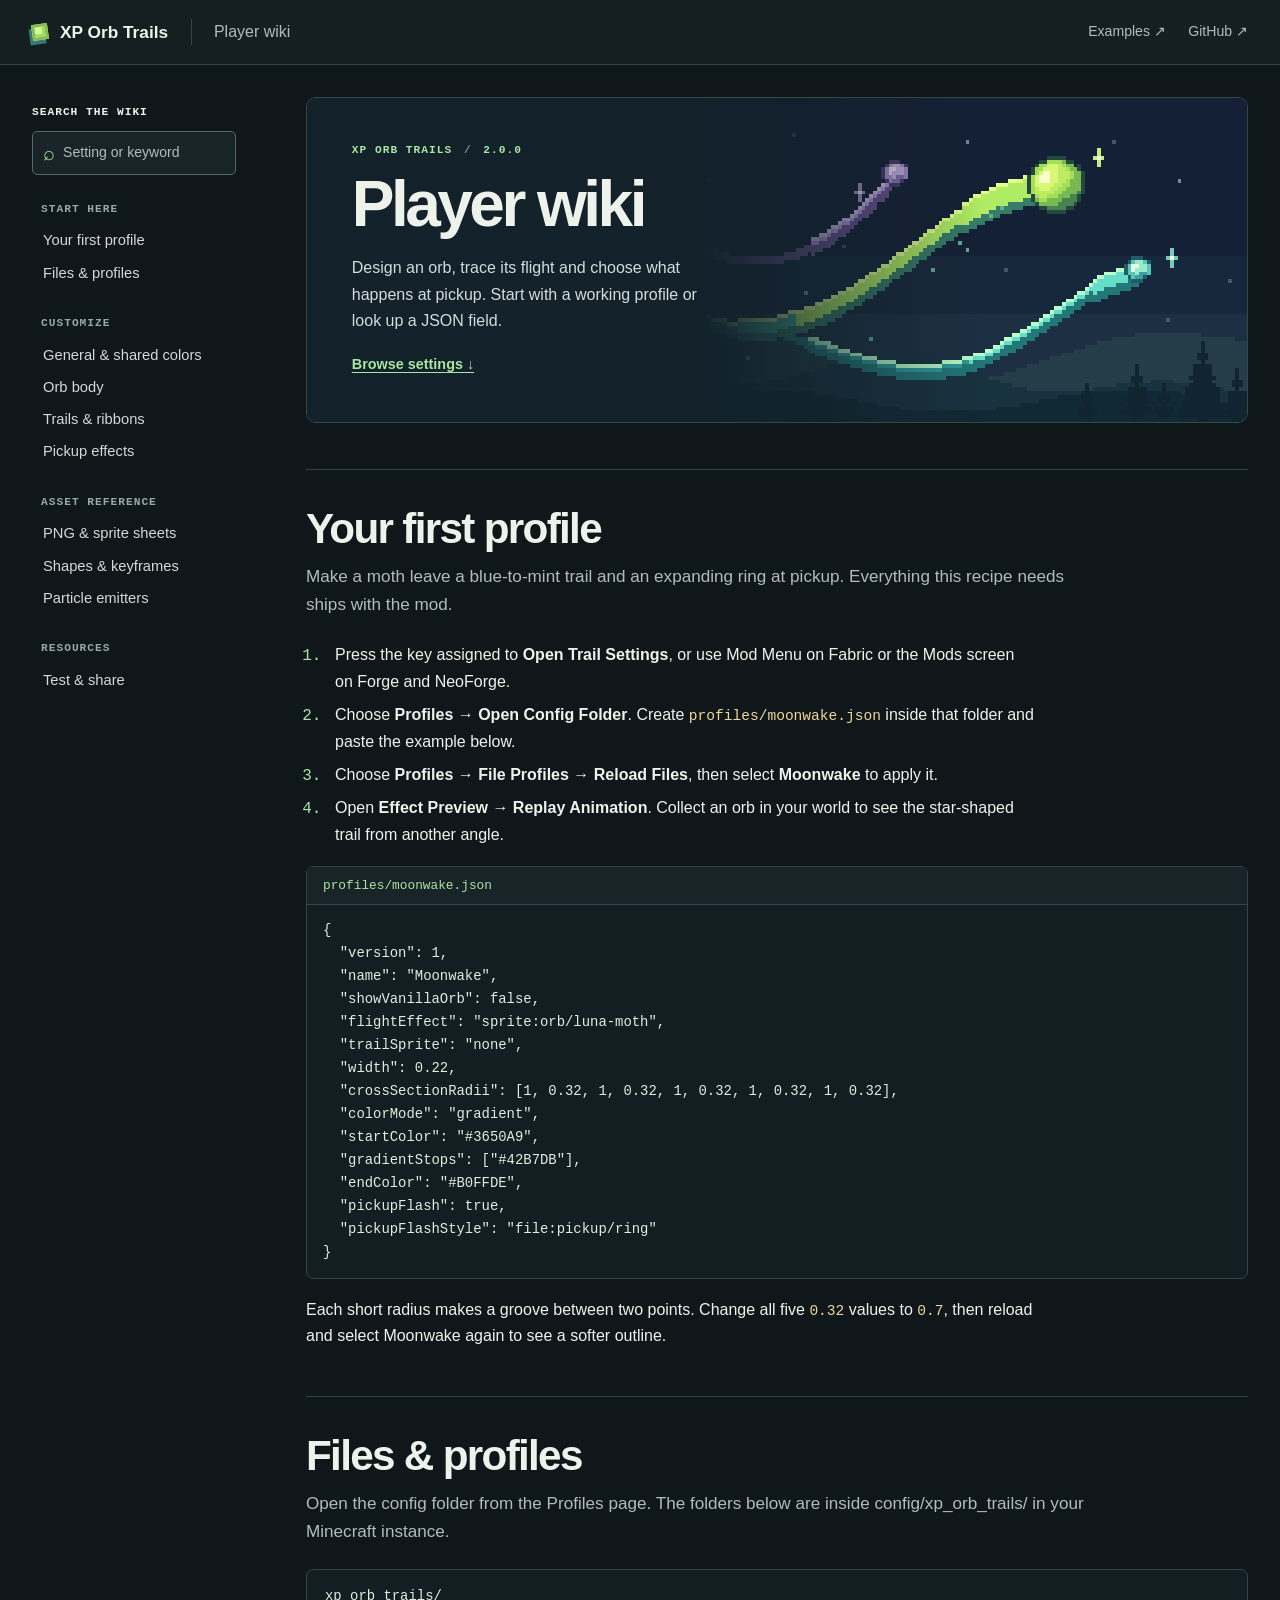
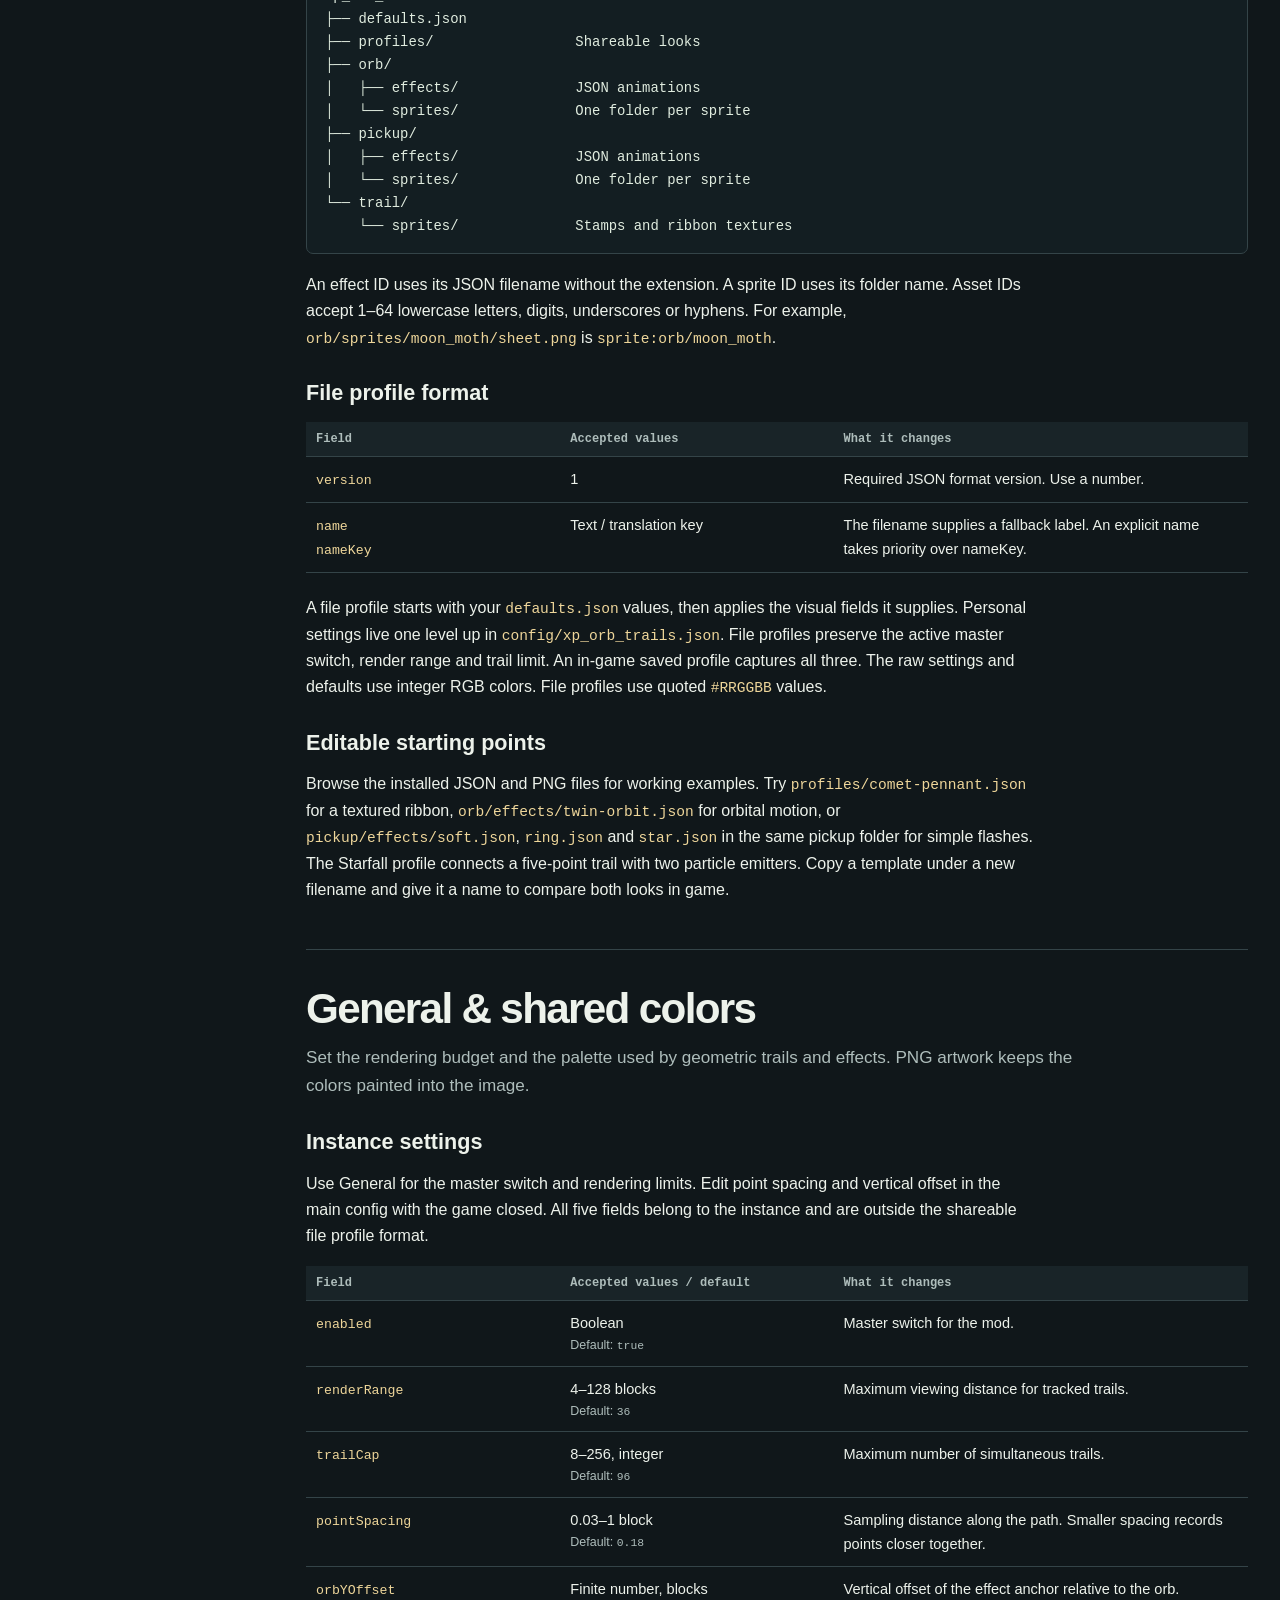
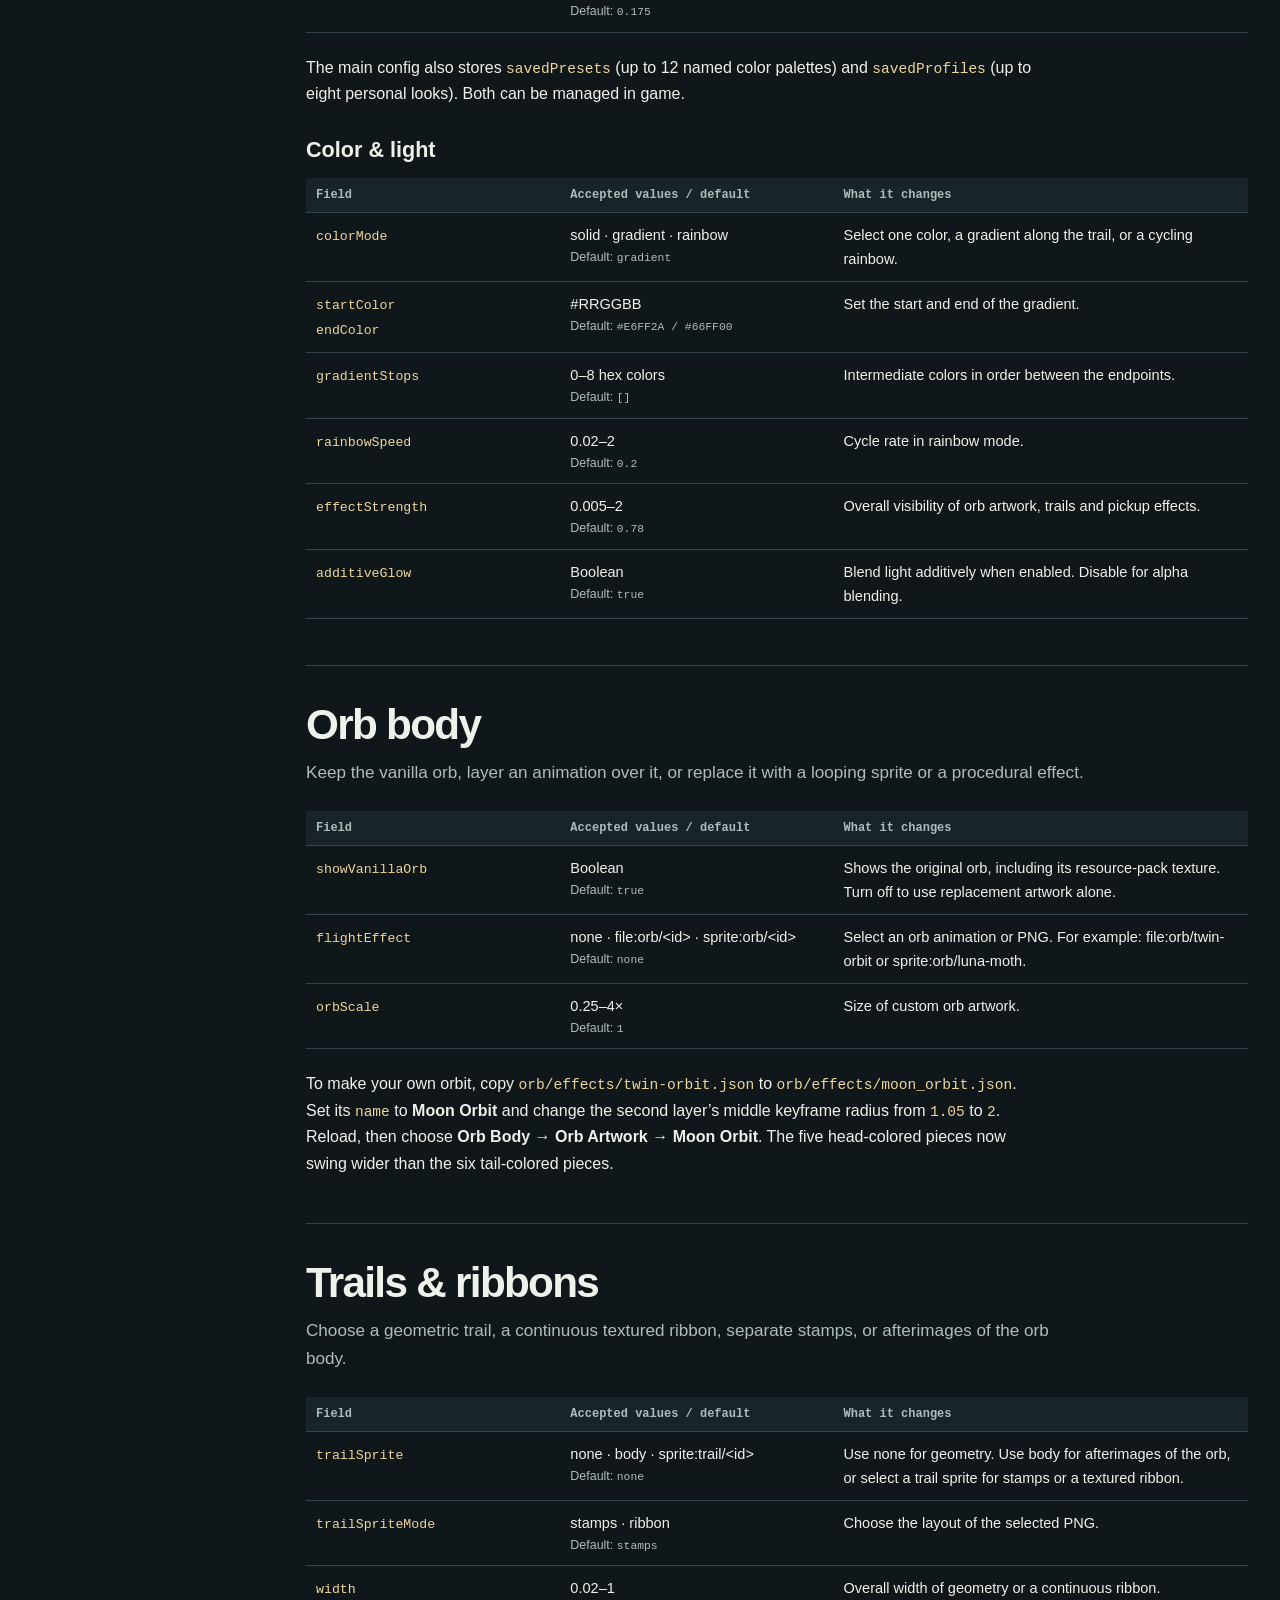
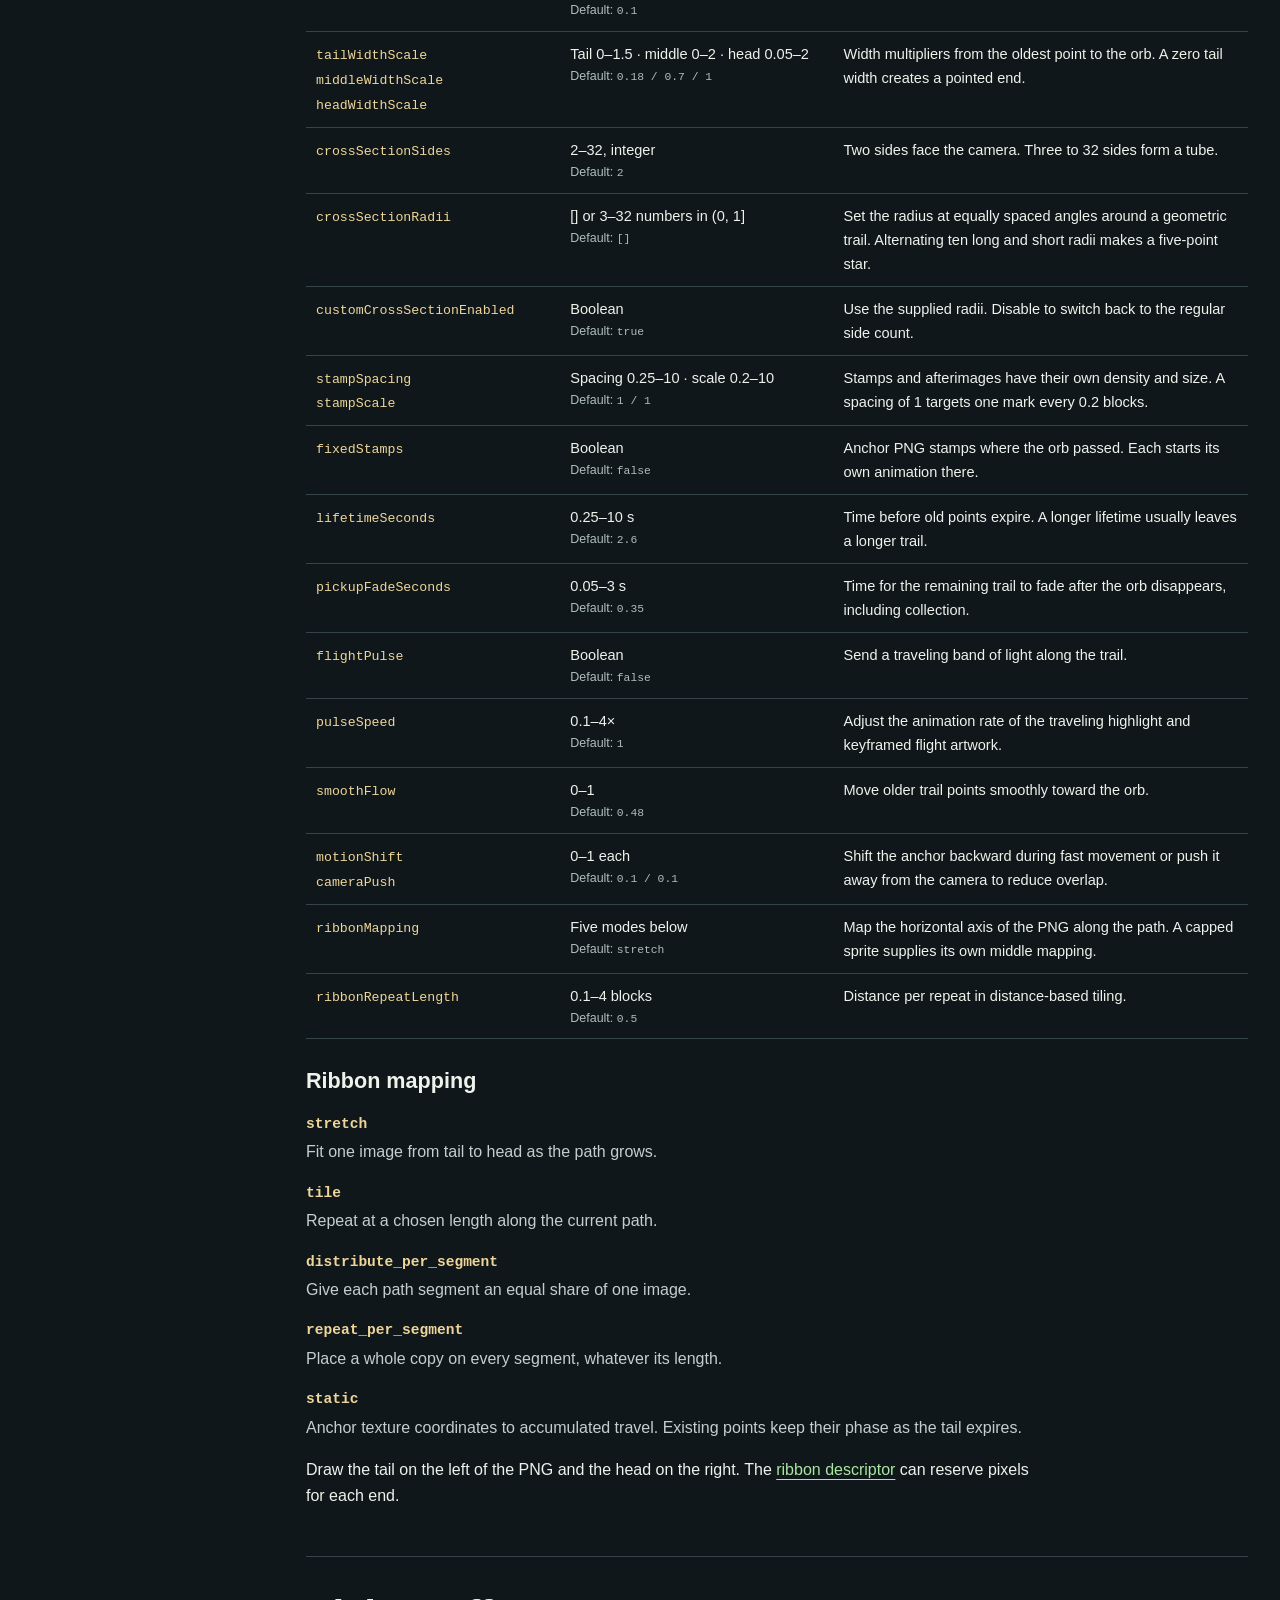
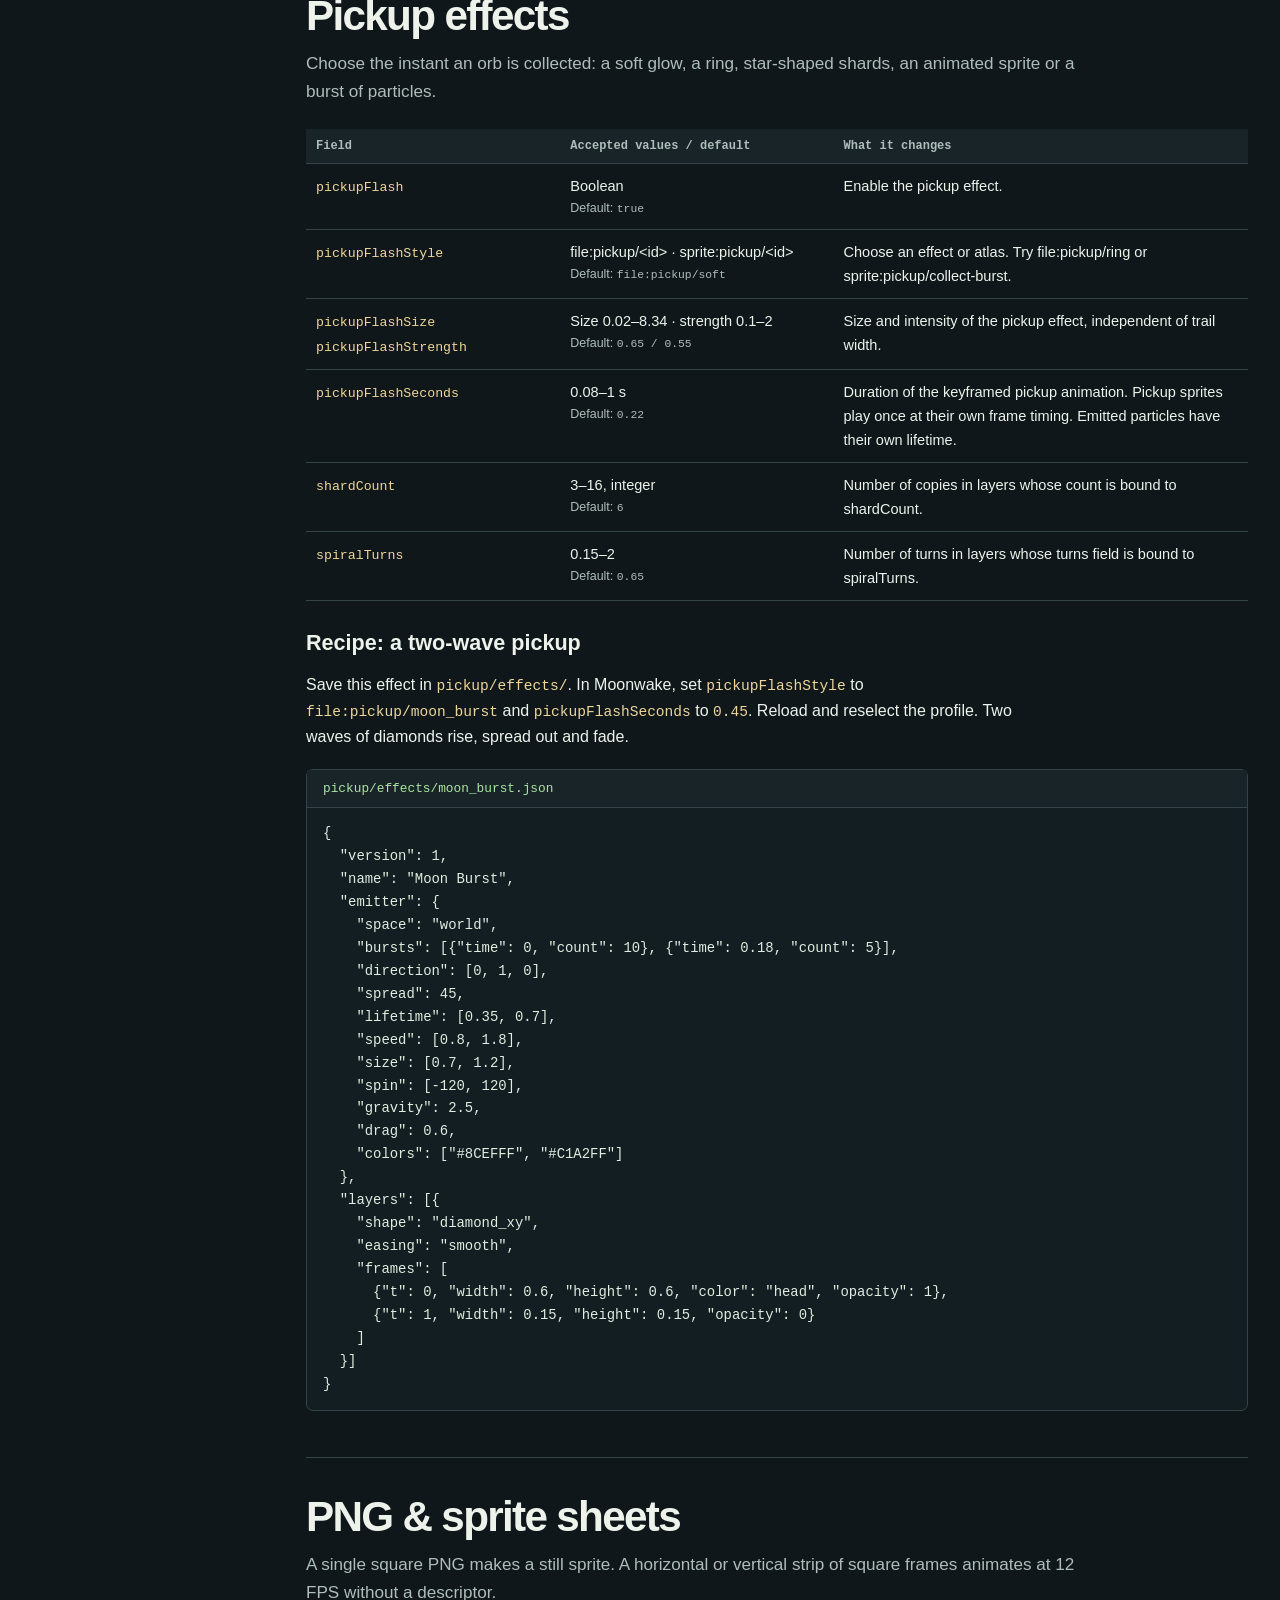
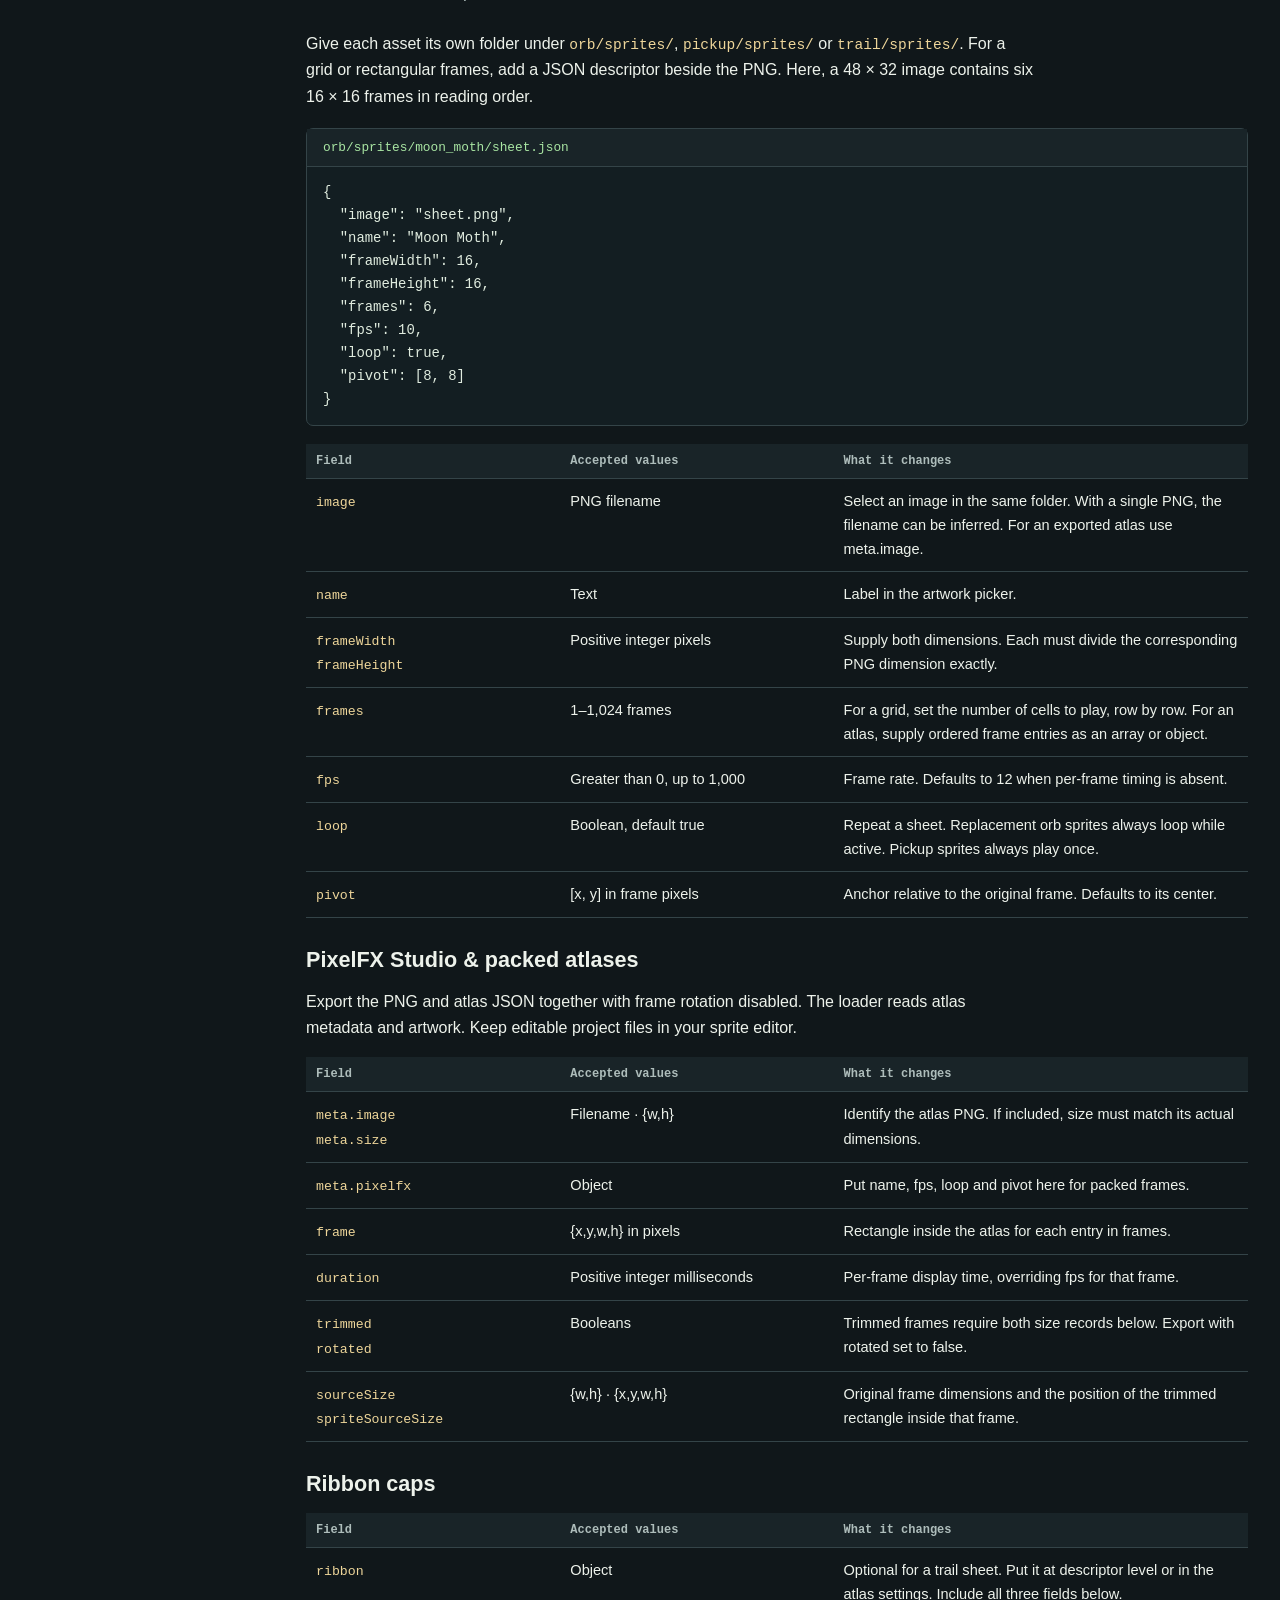
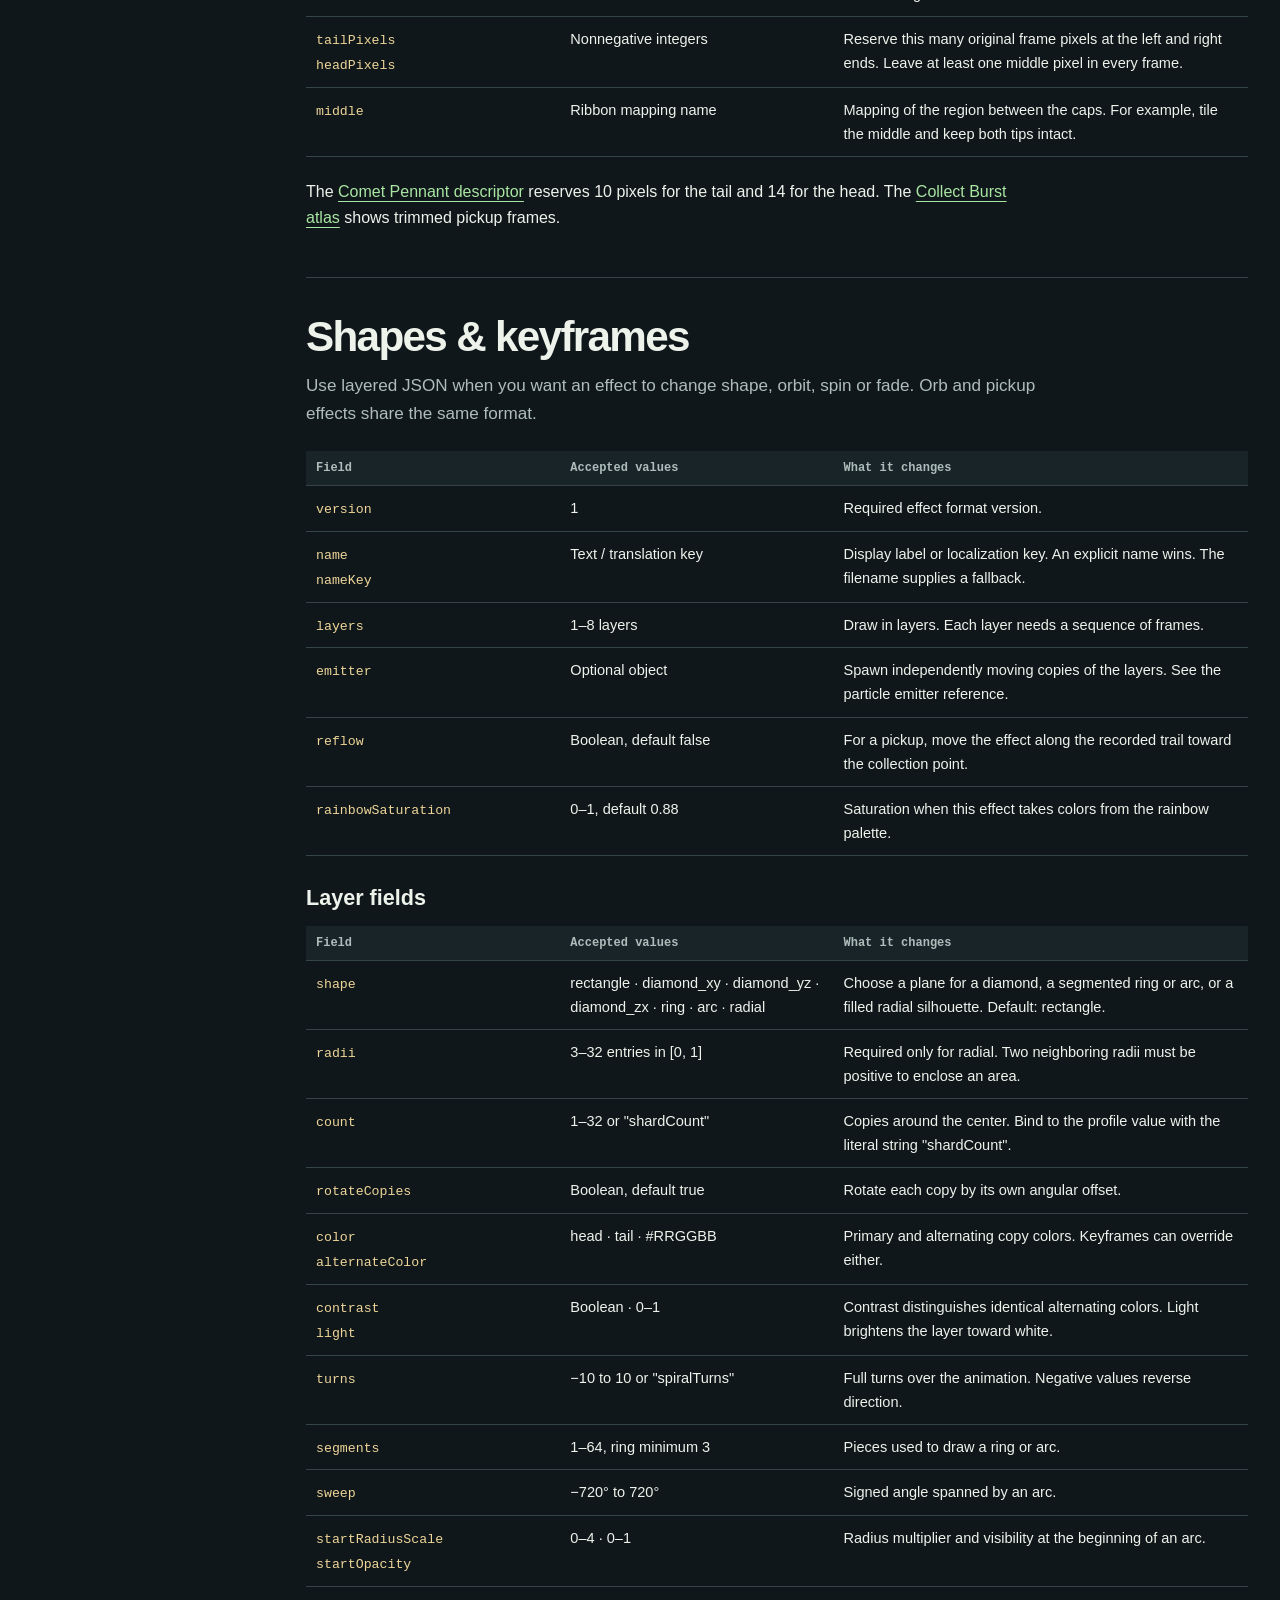
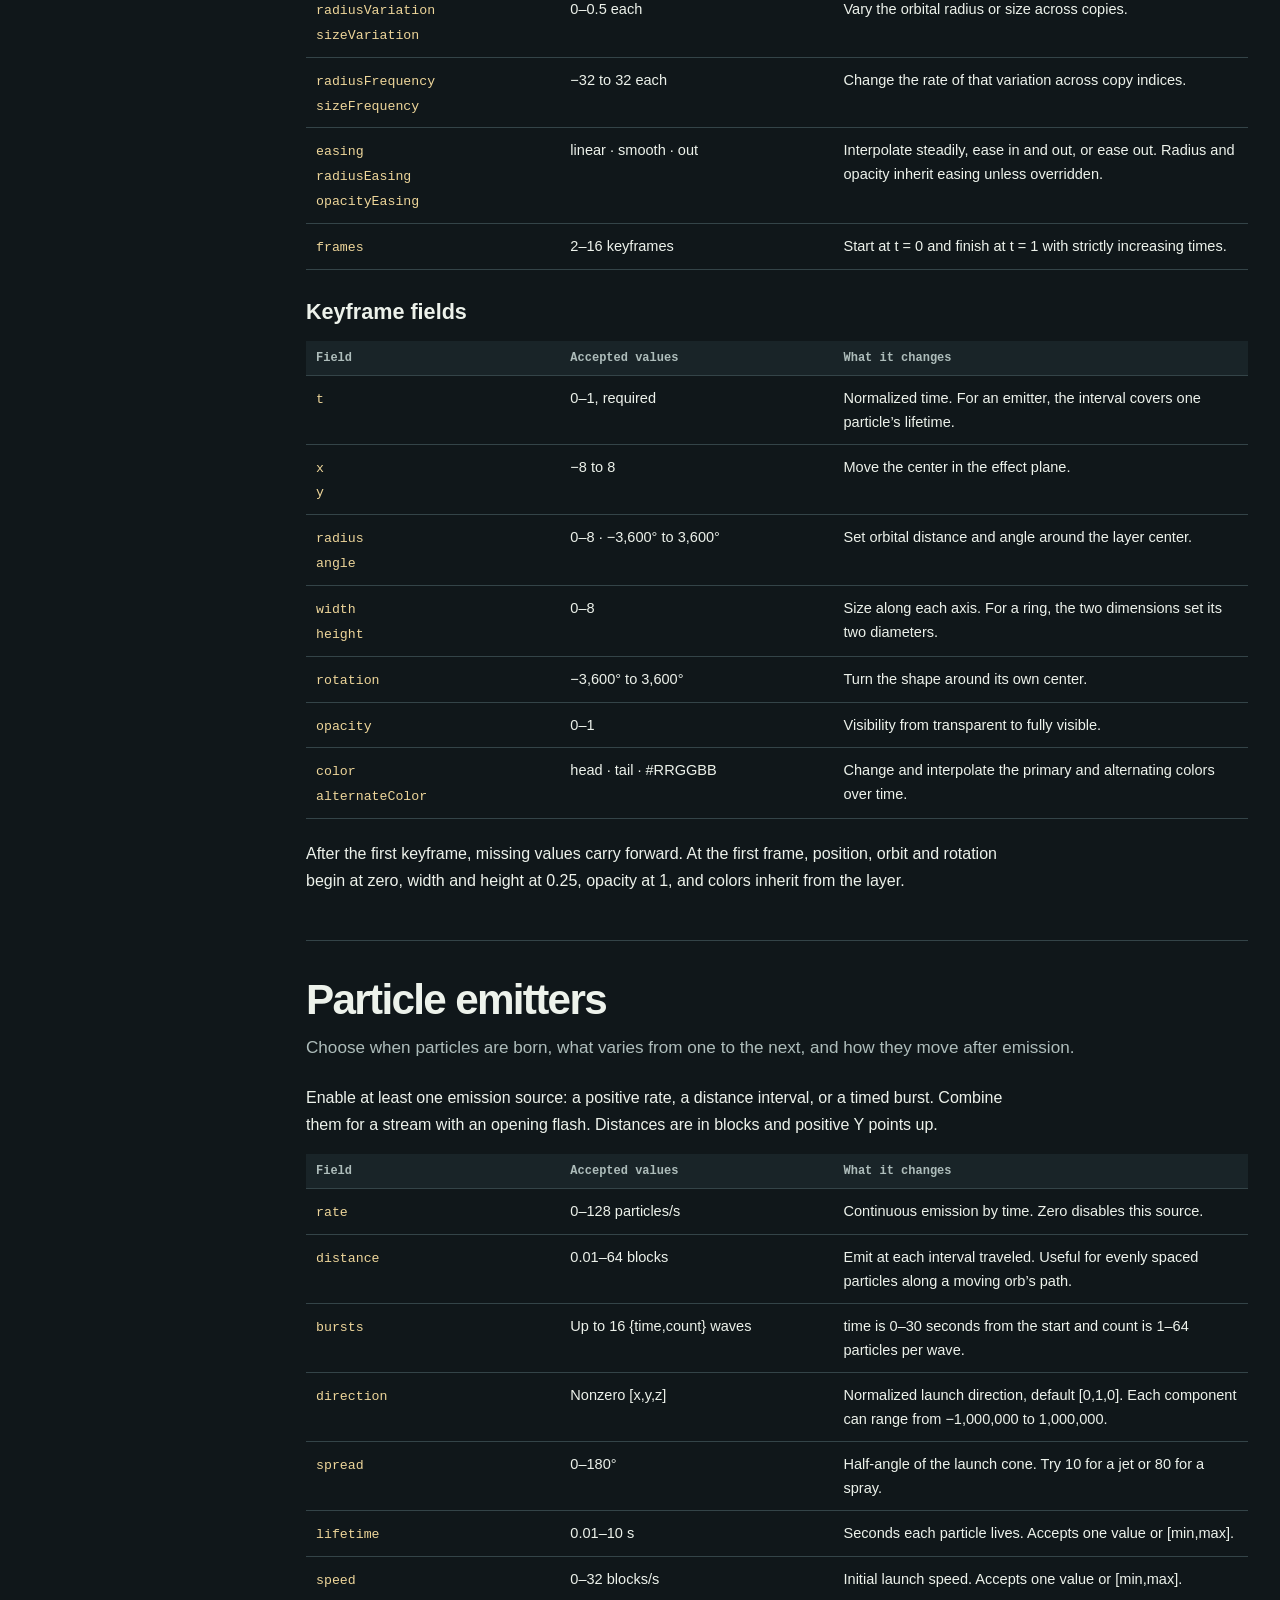
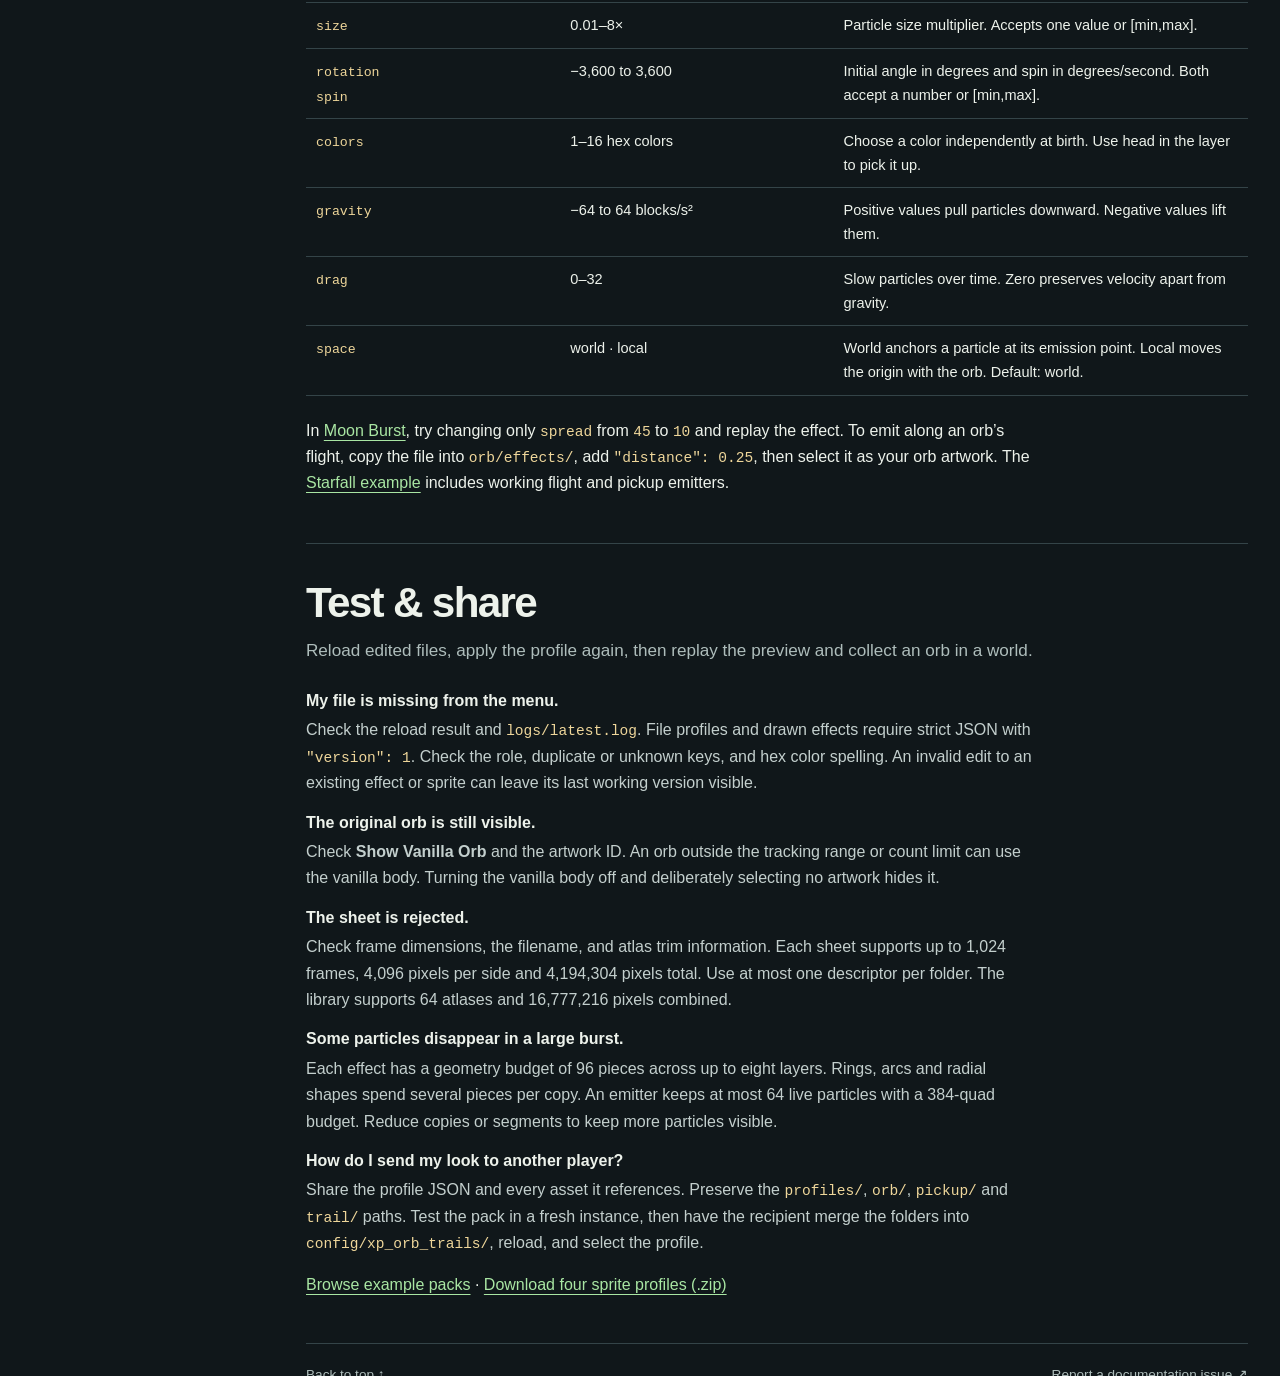
==== docs/wiki/index.html @ 941f8f43 "Group the player wiki under docs/wiki" ====
<!doctype html>
<html lang="en">
<head>
  <meta charset="utf-8">
  <meta name="viewport" content="width=device-width, initial-scale=1">
  <meta name="description" content="Build custom XP orb bodies, trails and pickup effects. Look up profile, sprite sheet and particle emitter parameters for XP Orb Trails 2.0.0.">
  <title>Player Wiki · XP Orb Trails</title>
  <link rel="stylesheet" href="wiki.css">
  <script defer src="wiki.js"></script>
</head>
<body>
<a class="skip" href="#guide">Skip to guide</a>
<header class="top">
  <div class="top-inner">
    <a class="brand" href="#guide"><span class="orb-mark" aria-hidden="true"></span>XP Orb Trails</a>
    <span class="brand-part">Player wiki</span>
    <div class="out-links"><a href="https://github.com/GoldenEggOVO/xp_orb_trails/tree/26.3/examples">Examples ↗</a><a href="https://github.com/GoldenEggOVO/xp_orb_trails">GitHub ↗</a></div>
  </div>
</header>
<div class="layout">
  <aside aria-label="Wiki navigation">
    <div class="rail">
      <div class="search" hidden><label for="find">Search the wiki</label><div class="search-box"><span aria-hidden="true">⌕</span><input id="find" type="search" placeholder="Setting or keyword" autocomplete="off"></div></div>
      <details id="contents" open>
        <summary>Contents</summary>
        <nav aria-label="Contents">
          <div class="nav-group">
        <p>Start here</p>
            <a href="#make-your-first-file-profile">Your first profile</a>
            <a href="#where-your-files-go">Files & profiles</a>
          </div>
          <div class="nav-group">
        <p>Customize</p>
            <a href="#general">General & shared colors</a>
            <a href="#orb-body">Orb body</a>
            <a href="#choose-how-a-trail-is-drawn">Trails & ribbons</a>
            <a href="#write-a-pickup-effect">Pickup effects</a>
          </div>
          <div class="nav-group">
        <p>Asset reference</p>
            <a href="#bring-your-own-sprite">PNG & sprite sheets</a>
            <a href="#animate-a-shape">Shapes & keyframes</a>
            <a href="#tune-the-emitter">Particle emitters</a>
          </div>
          <div class="nav-group">
        <p>Resources</p>
            <a href="#test-and-share-your-look">Test & share</a>
          </div>
        </nav>
      </details>
    </div>
  </aside>
  <main id="guide" tabindex="-1">
    <div id="reading">
      <div class="hero">
        <div class="hero-copy">
        <p class="version">XP ORB TRAILS <span>/</span> 2.0.0</p>
          <h1>Player wiki</h1>
          <p>Design an orb, trace its flight and choose what happens at pickup. Start with a working profile or look up a JSON field.</p>
          <a class="jump" href="#general">Browse settings <span aria-hidden="true">↓</span></a>
        </div>
        <div class="hero-art" aria-hidden="true"></div>
      </div>
      <section class="chapter" id="make-your-first-file-profile" aria-labelledby="title-make-your-first-file-profile">
        <h2 id="title-make-your-first-file-profile">Your first profile</h2>
        <p class="intro">Make a moth leave a blue-to-mint trail and an expanding ring at pickup. Everything this recipe needs ships with the mod.</p>
        <ol class="steps"><li>Press the key assigned to <strong>Open Trail Settings</strong>, or use Mod Menu on Fabric or the Mods screen on Forge and NeoForge.</li><li>Choose <strong>Profiles → Open Config Folder</strong>. Create <code>profiles/moonwake.json</code> inside that folder and paste the example below.</li><li>Choose <strong>Profiles → File Profiles → Reload Files</strong>, then select <strong>Moonwake</strong> to apply it.</li><li>Open <strong>Effect Preview → Replay Animation</strong>. Collect an orb in your world to see the star-shaped trail from another angle.</li></ol>
        <figure class="sample"><figcaption>profiles/moonwake.json</figcaption>
<pre><code>{
  "version": 1,
  "name": "Moonwake",
  "showVanillaOrb": false,
  "flightEffect": "sprite:orb/luna-moth",
  "trailSprite": "none",
  "width": 0.22,
  "crossSectionRadii": [1, 0.32, 1, 0.32, 1, 0.32, 1, 0.32, 1, 0.32],
  "colorMode": "gradient",
  "startColor": "#3650A9",
  "gradientStops": ["#42B7DB"],
  "endColor": "#B0FFDE",
  "pickupFlash": true,
  "pickupFlashStyle": "file:pickup/ring"
}</code></pre></figure>
        <p>Each short radius makes a groove between two points. Change all five <code>0.32</code> values to <code>0.7</code>, then reload and select Moonwake again to see a softer outline.</p>
      </section>
      <section class="chapter" id="where-your-files-go" aria-labelledby="title-where-your-files-go">
        <h2 id="title-where-your-files-go">Files &amp; profiles</h2>
        <p class="intro">Open the config folder from the Profiles page. The folders below are inside config/xp_orb_trails/ in your Minecraft instance.</p>
        <pre class="tree"><code>xp_orb_trails/
├── defaults.json
├── profiles/                 Shareable looks
├── orb/
│   ├── effects/              JSON animations
│   └── sprites/              One folder per sprite
├── pickup/
│   ├── effects/              JSON animations
│   └── sprites/              One folder per sprite
└── trail/
    └── sprites/              Stamps and ribbon textures</code></pre>
        <p>An effect ID uses its JSON filename without the extension. A sprite ID uses its folder name. Asset IDs accept 1–64 lowercase letters, digits, underscores or hyphens. For example, <code>orb/sprites/moon_moth/sheet.png</code> is <code>sprite:orb/moon_moth</code>.</p>
        <h3 id="profile-fields">File profile format</h3>
        <div class="table-wrap"><table>
        <thead><tr><th scope="col">Field</th><th scope="col">Accepted values</th><th scope="col">What it changes</th></tr></thead>
        <tbody>
<tr id="profile-version"><th scope="row"><code>version</code></th><td>1</td><td>Required JSON format version. Use a number.</td></tr>
<tr id="profile-name"><th scope="row"><code>name</code><br><code>nameKey</code></th><td>Text / translation key</td><td>The filename supplies a fallback label. An explicit name takes priority over nameKey.</td></tr>
</tbody></table></div>
        <p>A file profile starts with your <code>defaults.json</code> values, then applies the visual fields it supplies. Personal settings live one level up in <code>config/xp_orb_trails.json</code>. File profiles preserve the active master switch, render range and trail limit. An in-game saved profile captures all three. The raw settings and defaults use integer RGB colors. File profiles use quoted <code>#RRGGBB</code> values.</p>
        <h3 id="editable-templates">Editable starting points</h3>
        <p>Browse the installed JSON and PNG files for working examples. Try <code>profiles/comet-pennant.json</code> for a textured ribbon, <code>orb/effects/twin-orbit.json</code> for orbital motion, or <code>pickup/effects/soft.json</code>, <code>ring.json</code> and <code>star.json</code> in the same pickup folder for simple flashes. The Starfall profile connects a five-point trail with two particle emitters. Copy a template under a new filename and give it a name to compare both looks in game.</p>
      </section>
      <section class="chapter" id="general" aria-labelledby="title-general">
        <h2 id="title-general">General &amp; shared colors</h2>
        <p class="intro">Set the rendering budget and the palette used by geometric trails and effects. PNG artwork keeps the colors painted into the image.</p>
        <h3 id="general-global">Instance settings</h3>
        <p>Use General for the master switch and rendering limits. Edit point spacing and vertical offset in the main config with the game closed. All five fields belong to the instance and are outside the shareable file profile format.</p>
        <div class="table-wrap"><table>
        <thead><tr><th scope="col">Field</th><th scope="col">Accepted values / default</th><th scope="col">What it changes</th></tr></thead>
        <tbody>
<tr id="global-enabled"><th scope="row"><code>enabled</code></th><td>Boolean<small>Default: <code>true</code></small></td><td>Master switch for the mod.</td></tr>
<tr id="global-renderRange"><th scope="row"><code>renderRange</code></th><td>4–128 blocks<small>Default: <code>36</code></small></td><td>Maximum viewing distance for tracked trails.</td></tr>
<tr id="global-trailCap"><th scope="row"><code>trailCap</code></th><td>8–256, integer<small>Default: <code>96</code></small></td><td>Maximum number of simultaneous trails.</td></tr>
<tr id="global-pointSpacing"><th scope="row"><code>pointSpacing</code></th><td>0.03–1 block<small>Default: <code>0.18</code></small></td><td>Sampling distance along the path. Smaller spacing records points closer together.</td></tr>
<tr id="global-orbYOffset"><th scope="row"><code>orbYOffset</code></th><td>Finite number, blocks<small>Default: <code>0.175</code></small></td><td>Vertical offset of the effect anchor relative to the orb.</td></tr>
</tbody></table></div>
        <p>The main config also stores <code>savedPresets</code> (up to 12 named color palettes) and <code>savedProfiles</code> (up to eight personal looks). Both can be managed in game.</p>
        <h3 id="shared-colors">Color & light</h3>
        <div class="table-wrap"><table>
        <thead><tr><th scope="col">Field</th><th scope="col">Accepted values / default</th><th scope="col">What it changes</th></tr></thead>
        <tbody>
<tr id="general-colorMode"><th scope="row"><code>colorMode</code></th><td>solid · gradient · rainbow<small>Default: <code>gradient</code></small></td><td>Select one color, a gradient along the trail, or a cycling rainbow.</td></tr>
<tr id="general-startColor"><th scope="row"><code>startColor</code><br><code>endColor</code></th><td>#RRGGBB<small>Default: <code>#E6FF2A / #66FF00</code></small></td><td>Set the start and end of the gradient.</td></tr>
<tr id="general-gradientStops"><th scope="row"><code>gradientStops</code></th><td>0–8 hex colors<small>Default: <code>[]</code></small></td><td>Intermediate colors in order between the endpoints.</td></tr>
<tr id="general-rainbowSpeed"><th scope="row"><code>rainbowSpeed</code></th><td>0.02–2<small>Default: <code>0.2</code></small></td><td>Cycle rate in rainbow mode.</td></tr>
<tr id="general-effectStrength"><th scope="row"><code>effectStrength</code></th><td>0.005–2<small>Default: <code>0.78</code></small></td><td>Overall visibility of orb artwork, trails and pickup effects.</td></tr>
<tr id="general-additiveGlow"><th scope="row"><code>additiveGlow</code></th><td>Boolean<small>Default: <code>true</code></small></td><td>Blend light additively when enabled. Disable for alpha blending.</td></tr>
</tbody></table></div>
      </section>
      <section class="chapter" id="orb-body" aria-labelledby="title-orb-body">
        <h2 id="title-orb-body">Orb body</h2>
        <p class="intro">Keep the vanilla orb, layer an animation over it, or replace it with a looping sprite or a procedural effect.</p>
        <div class="table-wrap"><table>
        <thead><tr><th scope="col">Field</th><th scope="col">Accepted values / default</th><th scope="col">What it changes</th></tr></thead>
        <tbody>
<tr id="orb-showVanillaOrb"><th scope="row"><code>showVanillaOrb</code></th><td>Boolean<small>Default: <code>true</code></small></td><td>Shows the original orb, including its resource-pack texture. Turn off to use replacement artwork alone.</td></tr>
<tr id="orb-flightEffect"><th scope="row"><code>flightEffect</code></th><td>none · file:orb/&lt;id&gt; · sprite:orb/&lt;id&gt;<small>Default: <code>none</code></small></td><td>Select an orb animation or PNG. For example: file:orb/twin-orbit or sprite:orb/luna-moth.</td></tr>
<tr id="orb-orbScale"><th scope="row"><code>orbScale</code></th><td>0.25–4×<small>Default: <code>1</code></small></td><td>Size of custom orb artwork.</td></tr>
</tbody></table></div>
        <p>To make your own orbit, copy <code>orb/effects/twin-orbit.json</code> to <code>orb/effects/moon_orbit.json</code>. Set its <code>name</code> to <strong>Moon Orbit</strong> and change the second layer’s middle keyframe radius from <code>1.05</code> to <code>2</code>. Reload, then choose <strong>Orb Body → Orb Artwork → Moon Orbit</strong>. The five head-colored pieces now swing wider than the six tail-colored pieces.</p>
      </section>
      <section class="chapter" id="choose-how-a-trail-is-drawn" aria-labelledby="title-choose-how-a-trail-is-drawn">
        <h2 id="title-choose-how-a-trail-is-drawn">Trails &amp; ribbons</h2>
        <p class="intro">Choose a geometric trail, a continuous textured ribbon, separate stamps, or afterimages of the orb body.</p>
        <div class="table-wrap"><table>
        <thead><tr><th scope="col">Field</th><th scope="col">Accepted values / default</th><th scope="col">What it changes</th></tr></thead>
        <tbody>
<tr id="trail-trailSprite"><th scope="row"><code>trailSprite</code></th><td>none · body · sprite:trail/&lt;id&gt;<small>Default: <code>none</code></small></td><td>Use none for geometry. Use body for afterimages of the orb, or select a trail sprite for stamps or a textured ribbon.</td></tr>
<tr id="trail-trailSpriteMode"><th scope="row"><code>trailSpriteMode</code></th><td>stamps · ribbon<small>Default: <code>stamps</code></small></td><td>Choose the layout of the selected PNG.</td></tr>
<tr id="trail-width"><th scope="row"><code>width</code></th><td>0.02–1<small>Default: <code>0.1</code></small></td><td>Overall width of geometry or a continuous ribbon.</td></tr>
<tr id="trail-tailWidthScale"><th scope="row"><code>tailWidthScale</code><br><code>middleWidthScale</code><br><code>headWidthScale</code></th><td>Tail 0–1.5 · middle 0–2 · head 0.05–2<small>Default: <code>0.18 / 0.7 / 1</code></small></td><td>Width multipliers from the oldest point to the orb. A zero tail width creates a pointed end.</td></tr>
<tr id="trail-crossSectionSides"><th scope="row"><code>crossSectionSides</code></th><td>2–32, integer<small>Default: <code>2</code></small></td><td>Two sides face the camera. Three to 32 sides form a tube.</td></tr>
<tr id="trail-crossSectionRadii"><th scope="row"><code>crossSectionRadii</code></th><td>[] or 3–32 numbers in (0, 1]<small>Default: <code>[]</code></small></td><td>Set the radius at equally spaced angles around a geometric trail. Alternating ten long and short radii makes a five-point star.</td></tr>
<tr id="trail-customCrossSectionEnabled"><th scope="row"><code>customCrossSectionEnabled</code></th><td>Boolean<small>Default: <code>true</code></small></td><td>Use the supplied radii. Disable to switch back to the regular side count.</td></tr>
<tr id="trail-stampSpacing"><th scope="row"><code>stampSpacing</code><br><code>stampScale</code></th><td>Spacing 0.25–10 · scale 0.2–10<small>Default: <code>1 / 1</code></small></td><td>Stamps and afterimages have their own density and size. A spacing of 1 targets one mark every 0.2 blocks.</td></tr>
<tr id="trail-fixedStamps"><th scope="row"><code>fixedStamps</code></th><td>Boolean<small>Default: <code>false</code></small></td><td>Anchor PNG stamps where the orb passed. Each starts its own animation there.</td></tr>
<tr id="trail-lifetimeSeconds"><th scope="row"><code>lifetimeSeconds</code></th><td>0.25–10 s<small>Default: <code>2.6</code></small></td><td>Time before old points expire. A longer lifetime usually leaves a longer trail.</td></tr>
<tr id="trail-pickupFadeSeconds"><th scope="row"><code>pickupFadeSeconds</code></th><td>0.05–3 s<small>Default: <code>0.35</code></small></td><td>Time for the remaining trail to fade after the orb disappears, including collection.</td></tr>
<tr id="trail-flightPulse"><th scope="row"><code>flightPulse</code></th><td>Boolean<small>Default: <code>false</code></small></td><td>Send a traveling band of light along the trail.</td></tr>
<tr id="trail-pulseSpeed"><th scope="row"><code>pulseSpeed</code></th><td>0.1–4×<small>Default: <code>1</code></small></td><td>Adjust the animation rate of the traveling highlight and keyframed flight artwork.</td></tr>
<tr id="trail-smoothFlow"><th scope="row"><code>smoothFlow</code></th><td>0–1<small>Default: <code>0.48</code></small></td><td>Move older trail points smoothly toward the orb.</td></tr>
<tr id="trail-motionShift"><th scope="row"><code>motionShift</code><br><code>cameraPush</code></th><td>0–1 each<small>Default: <code>0.1 / 0.1</code></small></td><td>Shift the anchor backward during fast movement or push it away from the camera to reduce overlap.</td></tr>
<tr id="trail-ribbonMapping"><th scope="row"><code>ribbonMapping</code></th><td>Five modes below<small>Default: <code>stretch</code></small></td><td>Map the horizontal axis of the PNG along the path. A capped sprite supplies its own middle mapping.</td></tr>
<tr id="trail-ribbonRepeatLength"><th scope="row"><code>ribbonRepeatLength</code></th><td>0.1–4 blocks<small>Default: <code>0.5</code></small></td><td>Distance per repeat in distance-based tiling.</td></tr>
</tbody></table></div>
        <h3 id="map-a-texture-along-the-ribbon">Ribbon mapping</h3>
        <dl class="modes">
        <dt><code>stretch</code></dt><dd>Fit one image from tail to head as the path grows.</dd>
        <dt><code>tile</code></dt><dd>Repeat at a chosen length along the current path.</dd>
        <dt><code>distribute_per_segment</code></dt><dd>Give each path segment an equal share of one image.</dd>
        <dt><code>repeat_per_segment</code></dt><dd>Place a whole copy on every segment, whatever its length.</dd>
        <dt><code>static</code></dt><dd>Anchor texture coordinates to accumulated travel. Existing points keep their phase as the tail expires.</dd></dl>
        <p>Draw the tail on the left of the PNG and the head on the right. The <a href="#sprite-ribbon">ribbon descriptor</a> can reserve pixels for each end.</p>
      </section>
      <section class="chapter" id="write-a-pickup-effect" aria-labelledby="title-write-a-pickup-effect">
        <h2 id="title-write-a-pickup-effect">Pickup effects</h2>
        <p class="intro">Choose the instant an orb is collected: a soft glow, a ring, star-shaped shards, an animated sprite or a burst of particles.</p>
        <div class="table-wrap"><table>
        <thead><tr><th scope="col">Field</th><th scope="col">Accepted values / default</th><th scope="col">What it changes</th></tr></thead>
        <tbody>
<tr id="pickup-pickupFlash"><th scope="row"><code>pickupFlash</code></th><td>Boolean<small>Default: <code>true</code></small></td><td>Enable the pickup effect.</td></tr>
<tr id="pickup-pickupFlashStyle"><th scope="row"><code>pickupFlashStyle</code></th><td>file:pickup/&lt;id&gt; · sprite:pickup/&lt;id&gt;<small>Default: <code>file:pickup/soft</code></small></td><td>Choose an effect or atlas. Try file:pickup/ring or sprite:pickup/collect-burst.</td></tr>
<tr id="pickup-pickupFlashSize"><th scope="row"><code>pickupFlashSize</code><br><code>pickupFlashStrength</code></th><td>Size 0.02–8.34 · strength 0.1–2<small>Default: <code>0.65 / 0.55</code></small></td><td>Size and intensity of the pickup effect, independent of trail width.</td></tr>
<tr id="pickup-pickupFlashSeconds"><th scope="row"><code>pickupFlashSeconds</code></th><td>0.08–1 s<small>Default: <code>0.22</code></small></td><td>Duration of the keyframed pickup animation. Pickup sprites play once at their own frame timing. Emitted particles have their own lifetime.</td></tr>
<tr id="pickup-shardCount"><th scope="row"><code>shardCount</code></th><td>3–16, integer<small>Default: <code>6</code></small></td><td>Number of copies in layers whose count is bound to shardCount.</td></tr>
<tr id="pickup-spiralTurns"><th scope="row"><code>spiralTurns</code></th><td>0.15–2<small>Default: <code>0.65</code></small></td><td>Number of turns in layers whose turns field is bound to spiralTurns.</td></tr>
</tbody></table></div>
        <h3 id="moon-burst">Recipe: a two-wave pickup</h3>
        <p>Save this effect in <code>pickup/effects/</code>. In Moonwake, set <code>pickupFlashStyle</code> to <code>file:pickup/moon_burst</code> and <code>pickupFlashSeconds</code> to <code>0.45</code>. Reload and reselect the profile. Two waves of diamonds rise, spread out and fade.</p>
        <figure class="sample"><figcaption>pickup/effects/moon_burst.json</figcaption>
<pre><code>{
  "version": 1,
  "name": "Moon Burst",
  "emitter": {
    "space": "world",
    "bursts": [{"time": 0, "count": 10}, {"time": 0.18, "count": 5}],
    "direction": [0, 1, 0],
    "spread": 45,
    "lifetime": [0.35, 0.7],
    "speed": [0.8, 1.8],
    "size": [0.7, 1.2],
    "spin": [-120, 120],
    "gravity": 2.5,
    "drag": 0.6,
    "colors": ["#8CEFFF", "#C1A2FF"]
  },
  "layers": [{
    "shape": "diamond_xy",
    "easing": "smooth",
    "frames": [
      {"t": 0, "width": 0.6, "height": 0.6, "color": "head", "opacity": 1},
      {"t": 1, "width": 0.15, "height": 0.15, "opacity": 0}
    ]
  }]
}</code></pre></figure>
      </section>
      <section class="chapter" id="bring-your-own-sprite" aria-labelledby="title-bring-your-own-sprite">
        <h2 id="title-bring-your-own-sprite">PNG &amp; sprite sheets</h2>
        <p class="intro">A single square PNG makes a still sprite. A horizontal or vertical strip of square frames animates at 12 FPS without a descriptor.</p>
        <p>Give each asset its own folder under <code>orb/sprites/</code>, <code>pickup/sprites/</code> or <code>trail/sprites/</code>. For a grid or rectangular frames, add a JSON descriptor beside the PNG. Here, a 48 × 32 image contains six 16 × 16 frames in reading order.</p>
        <figure class="sample"><figcaption>orb/sprites/moon_moth/sheet.json</figcaption>
<pre><code>{
  "image": "sheet.png",
  "name": "Moon Moth",
  "frameWidth": 16,
  "frameHeight": 16,
  "frames": 6,
  "fps": 10,
  "loop": true,
  "pivot": [8, 8]
}</code></pre></figure>
        <div class="table-wrap"><table>
        <thead><tr><th scope="col">Field</th><th scope="col">Accepted values</th><th scope="col">What it changes</th></tr></thead>
        <tbody>
<tr id="sprite-image"><th scope="row"><code>image</code></th><td>PNG filename</td><td>Select an image in the same folder. With a single PNG, the filename can be inferred. For an exported atlas use meta.image.</td></tr>
<tr id="sprite-name"><th scope="row"><code>name</code></th><td>Text</td><td>Label in the artwork picker.</td></tr>
<tr id="sprite-frameWidth"><th scope="row"><code>frameWidth</code><br><code>frameHeight</code></th><td>Positive integer pixels</td><td>Supply both dimensions. Each must divide the corresponding PNG dimension exactly.</td></tr>
<tr id="sprite-frames"><th scope="row"><code>frames</code></th><td>1–1,024 frames</td><td>For a grid, set the number of cells to play, row by row. For an atlas, supply ordered frame entries as an array or object.</td></tr>
<tr id="sprite-fps"><th scope="row"><code>fps</code></th><td>Greater than 0, up to 1,000</td><td>Frame rate. Defaults to 12 when per-frame timing is absent.</td></tr>
<tr id="sprite-loop"><th scope="row"><code>loop</code></th><td>Boolean, default true</td><td>Repeat a sheet. Replacement orb sprites always loop while active. Pickup sprites always play once.</td></tr>
<tr id="sprite-pivot"><th scope="row"><code>pivot</code></th><td>[x, y] in frame pixels</td><td>Anchor relative to the original frame. Defaults to its center.</td></tr>
</tbody></table></div>
        <h3 id="sprite-atlas">PixelFX Studio & packed atlases</h3>
        <p>Export the PNG and atlas JSON together with frame rotation disabled. The loader reads atlas metadata and artwork. Keep editable project files in your sprite editor.</p>
        <div class="table-wrap"><table>
        <thead><tr><th scope="col">Field</th><th scope="col">Accepted values</th><th scope="col">What it changes</th></tr></thead>
        <tbody>
<tr id="atlas-meta.image"><th scope="row"><code>meta.image</code><br><code>meta.size</code></th><td>Filename · {w,h}</td><td>Identify the atlas PNG. If included, size must match its actual dimensions.</td></tr>
<tr id="atlas-meta.pixelfx"><th scope="row"><code>meta.pixelfx</code></th><td>Object</td><td>Put name, fps, loop and pivot here for packed frames.</td></tr>
<tr id="atlas-frame"><th scope="row"><code>frame</code></th><td>{x,y,w,h} in pixels</td><td>Rectangle inside the atlas for each entry in frames.</td></tr>
<tr id="atlas-duration"><th scope="row"><code>duration</code></th><td>Positive integer milliseconds</td><td>Per-frame display time, overriding fps for that frame.</td></tr>
<tr id="atlas-trimmed"><th scope="row"><code>trimmed</code><br><code>rotated</code></th><td>Booleans</td><td>Trimmed frames require both size records below. Export with rotated set to false.</td></tr>
<tr id="atlas-sourceSize"><th scope="row"><code>sourceSize</code><br><code>spriteSourceSize</code></th><td>{w,h} · {x,y,w,h}</td><td>Original frame dimensions and the position of the trimmed rectangle inside that frame.</td></tr>
</tbody></table></div>
        <h3 id="sprite-ribbon">Ribbon caps</h3>
        <div class="table-wrap"><table>
        <thead><tr><th scope="col">Field</th><th scope="col">Accepted values</th><th scope="col">What it changes</th></tr></thead>
        <tbody>
<tr id="ribbon-ribbon"><th scope="row"><code>ribbon</code></th><td>Object</td><td>Optional for a trail sheet. Put it at descriptor level or in the atlas settings. Include all three fields below.</td></tr>
<tr id="ribbon-tailPixels"><th scope="row"><code>tailPixels</code><br><code>headPixels</code></th><td>Nonnegative integers</td><td>Reserve this many original frame pixels at the left and right ends. Leave at least one middle pixel in every frame.</td></tr>
<tr id="ribbon-middle"><th scope="row"><code>middle</code></th><td>Ribbon mapping name</td><td>Mapping of the region between the caps. For example, tile the middle and keep both tips intact.</td></tr>
</tbody></table></div>
        <p>The <a href="https://github.com/GoldenEggOVO/xp_orb_trails/blob/26.3/common/src/main/resources/assets/xporbtrails/sprites/trail/comet-pennant/sheet.json">Comet Pennant descriptor</a> reserves 10 pixels for the tail and 14 for the head. The <a href="https://github.com/GoldenEggOVO/xp_orb_trails/tree/26.3/common/src/main/resources/assets/xporbtrails/sprites/pickup/collect-burst">Collect Burst atlas</a> shows trimmed pickup frames.</p>
      </section>
      <section class="chapter" id="animate-a-shape" aria-labelledby="title-animate-a-shape">
        <h2 id="title-animate-a-shape">Shapes &amp; keyframes</h2>
        <p class="intro">Use layered JSON when you want an effect to change shape, orbit, spin or fade. Orb and pickup effects share the same format.</p>
        <div class="table-wrap"><table>
        <thead><tr><th scope="col">Field</th><th scope="col">Accepted values</th><th scope="col">What it changes</th></tr></thead>
        <tbody>
<tr id="effect-version"><th scope="row"><code>version</code></th><td>1</td><td>Required effect format version.</td></tr>
<tr id="effect-name"><th scope="row"><code>name</code><br><code>nameKey</code></th><td>Text / translation key</td><td>Display label or localization key. An explicit name wins. The filename supplies a fallback.</td></tr>
<tr id="effect-layers"><th scope="row"><code>layers</code></th><td>1–8 layers</td><td>Draw in layers. Each layer needs a sequence of frames.</td></tr>
<tr id="effect-emitter"><th scope="row"><code>emitter</code></th><td>Optional object</td><td>Spawn independently moving copies of the layers. See the particle emitter reference.</td></tr>
<tr id="effect-reflow"><th scope="row"><code>reflow</code></th><td>Boolean, default false</td><td>For a pickup, move the effect along the recorded trail toward the collection point.</td></tr>
<tr id="effect-rainbowSaturation"><th scope="row"><code>rainbowSaturation</code></th><td>0–1, default 0.88</td><td>Saturation when this effect takes colors from the rainbow palette.</td></tr>
</tbody></table></div>
        <h3 id="layer-fields">Layer fields</h3>
        <div class="table-wrap"><table>
        <thead><tr><th scope="col">Field</th><th scope="col">Accepted values</th><th scope="col">What it changes</th></tr></thead>
        <tbody>
<tr id="layer-shape"><th scope="row"><code>shape</code></th><td>rectangle · diamond_xy · diamond_yz · diamond_zx · ring · arc · radial</td><td>Choose a plane for a diamond, a segmented ring or arc, or a filled radial silhouette. Default: rectangle.</td></tr>
<tr id="layer-radii"><th scope="row"><code>radii</code></th><td>3–32 entries in [0, 1]</td><td>Required only for radial. Two neighboring radii must be positive to enclose an area.</td></tr>
<tr id="layer-count"><th scope="row"><code>count</code></th><td>1–32 or "shardCount"</td><td>Copies around the center. Bind to the profile value with the literal string "shardCount".</td></tr>
<tr id="layer-rotateCopies"><th scope="row"><code>rotateCopies</code></th><td>Boolean, default true</td><td>Rotate each copy by its own angular offset.</td></tr>
<tr id="layer-color"><th scope="row"><code>color</code><br><code>alternateColor</code></th><td>head · tail · #RRGGBB</td><td>Primary and alternating copy colors. Keyframes can override either.</td></tr>
<tr id="layer-contrast"><th scope="row"><code>contrast</code><br><code>light</code></th><td>Boolean · 0–1</td><td>Contrast distinguishes identical alternating colors. Light brightens the layer toward white.</td></tr>
<tr id="layer-turns"><th scope="row"><code>turns</code></th><td>−10 to 10 or "spiralTurns"</td><td>Full turns over the animation. Negative values reverse direction.</td></tr>
<tr id="layer-segments"><th scope="row"><code>segments</code></th><td>1–64, ring minimum 3</td><td>Pieces used to draw a ring or arc.</td></tr>
<tr id="layer-sweep"><th scope="row"><code>sweep</code></th><td>−720° to 720°</td><td>Signed angle spanned by an arc.</td></tr>
<tr id="layer-startRadiusScale"><th scope="row"><code>startRadiusScale</code><br><code>startOpacity</code></th><td>0–4 · 0–1</td><td>Radius multiplier and visibility at the beginning of an arc.</td></tr>
<tr id="layer-radiusVariation"><th scope="row"><code>radiusVariation</code><br><code>sizeVariation</code></th><td>0–0.5 each</td><td>Vary the orbital radius or size across copies.</td></tr>
<tr id="layer-radiusFrequency"><th scope="row"><code>radiusFrequency</code><br><code>sizeFrequency</code></th><td>−32 to 32 each</td><td>Change the rate of that variation across copy indices.</td></tr>
<tr id="layer-easing"><th scope="row"><code>easing</code><br><code>radiusEasing</code><br><code>opacityEasing</code></th><td>linear · smooth · out</td><td>Interpolate steadily, ease in and out, or ease out. Radius and opacity inherit easing unless overridden.</td></tr>
<tr id="layer-frames"><th scope="row"><code>frames</code></th><td>2–16 keyframes</td><td>Start at t = 0 and finish at t = 1 with strictly increasing times.</td></tr>
</tbody></table></div>
        <h3 id="effect-frames">Keyframe fields</h3>
        <div class="table-wrap"><table>
        <thead><tr><th scope="col">Field</th><th scope="col">Accepted values</th><th scope="col">What it changes</th></tr></thead>
        <tbody>
<tr id="frame-t"><th scope="row"><code>t</code></th><td>0–1, required</td><td>Normalized time. For an emitter, the interval covers one particle’s lifetime.</td></tr>
<tr id="frame-x"><th scope="row"><code>x</code><br><code>y</code></th><td>−8 to 8</td><td>Move the center in the effect plane.</td></tr>
<tr id="frame-radius"><th scope="row"><code>radius</code><br><code>angle</code></th><td>0–8 · −3,600° to 3,600°</td><td>Set orbital distance and angle around the layer center.</td></tr>
<tr id="frame-width"><th scope="row"><code>width</code><br><code>height</code></th><td>0–8</td><td>Size along each axis. For a ring, the two dimensions set its two diameters.</td></tr>
<tr id="frame-rotation"><th scope="row"><code>rotation</code></th><td>−3,600° to 3,600°</td><td>Turn the shape around its own center.</td></tr>
<tr id="frame-opacity"><th scope="row"><code>opacity</code></th><td>0–1</td><td>Visibility from transparent to fully visible.</td></tr>
<tr id="frame-color"><th scope="row"><code>color</code><br><code>alternateColor</code></th><td>head · tail · #RRGGBB</td><td>Change and interpolate the primary and alternating colors over time.</td></tr>
</tbody></table></div>
        <p>After the first keyframe, missing values carry forward. At the first frame, position, orbit and rotation begin at zero, width and height at 0.25, opacity at 1, and colors inherit from the layer.</p>
      </section>
      <section class="chapter" id="tune-the-emitter" aria-labelledby="title-tune-the-emitter">
        <h2 id="title-tune-the-emitter">Particle emitters</h2>
        <p class="intro">Choose when particles are born, what varies from one to the next, and how they move after emission.</p>
        <p>Enable at least one emission source: a positive rate, a distance interval, or a timed burst. Combine them for a stream with an opening flash. Distances are in blocks and positive Y points up.</p>
        <div class="table-wrap"><table>
        <thead><tr><th scope="col">Field</th><th scope="col">Accepted values</th><th scope="col">What it changes</th></tr></thead>
        <tbody>
<tr id="emitter-rate"><th scope="row"><code>rate</code></th><td>0–128 particles/s</td><td>Continuous emission by time. Zero disables this source.</td></tr>
<tr id="emitter-distance"><th scope="row"><code>distance</code></th><td>0.01–64 blocks</td><td>Emit at each interval traveled. Useful for evenly spaced particles along a moving orb’s path.</td></tr>
<tr id="emitter-bursts"><th scope="row"><code>bursts</code></th><td>Up to 16 {time,count} waves</td><td>time is 0–30 seconds from the start and count is 1–64 particles per wave.</td></tr>
<tr id="emitter-direction"><th scope="row"><code>direction</code></th><td>Nonzero [x,y,z]</td><td>Normalized launch direction, default [0,1,0]. Each component can range from −1,000,000 to 1,000,000.</td></tr>
<tr id="emitter-spread"><th scope="row"><code>spread</code></th><td>0–180°</td><td>Half-angle of the launch cone. Try 10 for a jet or 80 for a spray.</td></tr>
<tr id="emitter-lifetime"><th scope="row"><code>lifetime</code></th><td>0.01–10 s</td><td>Seconds each particle lives. Accepts one value or [min,max].</td></tr>
<tr id="emitter-speed"><th scope="row"><code>speed</code></th><td>0–32 blocks/s</td><td>Initial launch speed. Accepts one value or [min,max].</td></tr>
<tr id="emitter-size"><th scope="row"><code>size</code></th><td>0.01–8×</td><td>Particle size multiplier. Accepts one value or [min,max].</td></tr>
<tr id="emitter-rotation"><th scope="row"><code>rotation</code><br><code>spin</code></th><td>−3,600 to 3,600</td><td>Initial angle in degrees and spin in degrees/second. Both accept a number or [min,max].</td></tr>
<tr id="emitter-colors"><th scope="row"><code>colors</code></th><td>1–16 hex colors</td><td>Choose a color independently at birth. Use head in the layer to pick it up.</td></tr>
<tr id="emitter-gravity"><th scope="row"><code>gravity</code></th><td>−64 to 64 blocks/s²</td><td>Positive values pull particles downward. Negative values lift them.</td></tr>
<tr id="emitter-drag"><th scope="row"><code>drag</code></th><td>0–32</td><td>Slow particles over time. Zero preserves velocity apart from gravity.</td></tr>
<tr id="emitter-space"><th scope="row"><code>space</code></th><td>world · local</td><td>World anchors a particle at its emission point. Local moves the origin with the orb. Default: world.</td></tr>
</tbody></table></div>
        <p>In <a href="#moon-burst">Moon Burst</a>, try changing only <code>spread</code> from <code>45</code> to <code>10</code> and replay the effect. To emit along an orb’s flight, copy the file into <code>orb/effects/</code>, add <code>"distance": 0.25</code>, then select it as your orb artwork. The <a href="https://github.com/GoldenEggOVO/xp_orb_trails/tree/26.3/examples/starfall/config/xp_orb_trails">Starfall example</a> includes working flight and pickup emitters.</p>
      </section>
      <section class="chapter" id="test-and-share-your-look" aria-labelledby="title-test-and-share-your-look">
        <h2 id="title-test-and-share-your-look">Test &amp; share</h2>
        <p class="intro">Reload edited files, apply the profile again, then replay the preview and collect an orb in a world.</p>
        <dl class="help">
        <dt>My file is missing from the menu.</dt><dd>Check the reload result and <code>logs/latest.log</code>. File profiles and drawn effects require strict JSON with <code>"version": 1</code>. Check the role, duplicate or unknown keys, and hex color spelling. An invalid edit to an existing effect or sprite can leave its last working version visible.</dd>
        <dt>The original orb is still visible.</dt><dd>Check <strong>Show Vanilla Orb</strong> and the artwork ID. An orb outside the tracking range or count limit can use the vanilla body. Turning the vanilla body off and deliberately selecting no artwork hides it.</dd>
        <dt>The sheet is rejected.</dt><dd>Check frame dimensions, the filename, and atlas trim information. Each sheet supports up to 1,024 frames, 4,096 pixels per side and 4,194,304 pixels total. Use at most one descriptor per folder. The library supports 64 atlases and 16,777,216 pixels combined.</dd>
        <dt>Some particles disappear in a large burst.</dt><dd>Each effect has a geometry budget of 96 pieces across up to eight layers. Rings, arcs and radial shapes spend several pieces per copy. An emitter keeps at most 64 live particles with a 384-quad budget. Reduce copies or segments to keep more particles visible.</dd>
        <dt>How do I send my look to another player?</dt><dd>Share the profile JSON and every asset it references. Preserve the <code>profiles/</code>, <code>orb/</code>, <code>pickup/</code> and <code>trail/</code> paths. Test the pack in a fresh instance, then have the recipient merge the folders into <code>config/xp_orb_trails/</code>, reload, and select the profile.</dd></dl>
        <p><a href="https://github.com/GoldenEggOVO/xp_orb_trails/tree/26.3/examples">Browse example packs</a> · <a href="https://github.com/GoldenEggOVO/xp_orb_trails/raw/refs/heads/26.3/examples/sprite_sheet_examples.zip">Download four sprite profiles (.zip)</a></p>
      </section>
    </div>
    <section id="results" hidden aria-labelledby="results-title">
      <h1 id="results-title">Search results</h1>
        <p id="count" role="status"></p><ul id="hits"></ul>
      <button id="clear" type="button">Clear search</button>
    </section>
    <footer><a href="#guide">Back to top ↑</a><a href="https://github.com/GoldenEggOVO/xp_orb_trails/issues">Report a documentation issue ↗</a></footer>
  </main>
</div>
</body>
</html>
---- docs/wiki/wiki.css ----
:root {
  color-scheme: dark;
  --page: #10171a;
  --panel: #192428;
  --line: #344448;
  --text: #edf2eb;
  --muted: #aebdbb;
  --mint: #a9e6a3;
  --gold: #eed69a;
  --mono: "IBM Plex Mono", Consolas, monospace;
  font-family: "Segoe UI", "Helvetica Neue", sans-serif;
  background: var(--page);
  color: var(--text);
  line-height: 1.65;
}
* { box-sizing: border-box; }
body { margin: 0; }
a { color: var(--mint); text-underline-offset: .22em; }
a:hover { color: #d8f8cb; }
a:focus-visible, summary:focus-visible, button:focus-visible, input:focus-visible { outline: 2px solid var(--gold); outline-offset: 3px; }
[hidden] { display: none !important; }
.skip { position: fixed; transform: translateY(-150%); z-index: 4; padding: .5rem 1rem; background: var(--panel); }
.skip:focus { transform: none; }
.top { border-bottom: 1px solid var(--line); background: #151f22; }
.top-inner, .layout { width: min(100% - 64px, 1312px); margin: auto; }
.top-inner, .out-links { display: flex; align-items: center; gap: 1.4rem; }
.top-inner { min-height: 64px; }
.brand { display: inline-flex; align-items: center; gap: 12px; font-weight: 750; font-size: 1.08rem; color: var(--text); text-decoration: none; }
.orb-mark { width: 16px; height: 16px; border: 3px solid #85bd56; background: #d7ff96; box-shadow: inset -3px -3px #a0dc62, -3px 4px #377778; transform: rotate(-8deg); }
.brand-part { border-left: 1px solid var(--line); padding-left: 1.4rem; color: var(--muted); }
.out-links { margin-left: auto; font-size: .88rem; }
.out-links a, footer a { color: var(--muted); text-decoration: none; }
.out-links a:hover, footer a:hover { color: var(--mint); text-decoration: underline; }
.layout { display: grid; grid-template-columns: 210px minmax(0, 1fr); gap: clamp(30px, 5vw, 80px); }
.rail { position: sticky; top: 12px; max-height: calc(100vh - 24px); overflow: auto; padding: 32px 6px 24px 0; }
.search label, .nav-group p, .version {
  font: 600 .7rem/1.4 var(--mono); letter-spacing: .09em; text-transform: uppercase;
}
.search label { color: var(--text); }
.search-box { display: flex; align-items: center; padding: 0 10px; border: 1px solid #536869; border-radius: 5px; background: var(--panel); margin-top: 8px; }
.search-box span { font-size: 1.25rem; color: var(--mint); padding: 0 8px 0 0; }
.search-box input { min-width: 0; width: 100%; color: var(--text); padding: 9px 0; border: 0; background: transparent; font: inherit; font-size: .88rem; }
.search-box input::placeholder { color: var(--muted); }
#contents summary { display: none; }
.nav-group { margin: 27px 0 0; }
.nav-group p { color: #95aaa8; margin: 0 0 7px 9px; }
.nav-group a { display: block; padding: 4px 9px; text-decoration: none; border-left: 2px solid transparent; color: #d0dad6; font-size: .92rem; }
.nav-group a:hover, .nav-group a[aria-current] { border-color: var(--mint); color: var(--mint); background: #1c2b29; }
main { min-width: 0; padding: 32px 0 48px; }
.hero { position: relative; isolation: isolate; overflow: hidden; border-radius: 10px; background: #162534; border: 1px solid #354847; }
.hero-art { position: absolute; z-index: -1; inset: 0; background: linear-gradient(90deg,#12212a 2%,#12212a 42%,transparent 72%), url("../images/orb_trails_banner.png") no-repeat right center / auto 100%; image-rendering: pixelated; }
.hero-copy { padding: clamp(23px, 3.5vw, 48px); max-width: 68%; }
.version { color: var(--mint); margin: 0 0 10px; }
.version span { padding: 0 4px; color: #769995; }
h1, h2, h3 { line-height: 1.14; text-wrap: balance; }
h1 { font-size: clamp(2.45rem, 5vw, 4.45rem); margin: 0 0 14px; letter-spacing: -.055em; }
.hero-copy > p:not(.version) { max-width: 41ch; color: #d0dedb; margin: 0 0 16px; }
.jump { color: var(--mint); font-weight: 650; font-size: .9rem; }
.chapter { margin-top: 46px; padding-top: 35px; border-top: 1px solid var(--line); }
.chapter h2 { font-size: clamp(1.8rem, 3.3vw, 2.65rem); margin: 0 0 10px; letter-spacing: -.04em; }
.chapter h3 { margin: 30px 0 12px; font-size: 1.35rem; }
.chapter p, .steps, .help { max-width: 82ch; }
.intro { font-size: 1.07rem; color: var(--muted); margin: 0 0 23px; }
.steps { padding-left: 25px; }
.steps li { padding-left: 4px; margin: 7px 0; }
.steps li::marker { color: var(--mint); font-family: var(--mono); }
code { font-family: var(--mono); color: var(--gold); font-size: .91em; overflow-wrap: anywhere; }
pre { white-space: pre; overflow: auto; font-size: .87rem; line-height: 1.65; }
pre code { overflow-wrap: normal; color: #e0ecdf; font-size: inherit; }
.sample, .tree { margin: 18px 0; border: 1px solid var(--line); border-radius: 7px; background: #131e22; }
.sample figcaption { font-family: var(--mono); font-size: .8rem; padding: 8px 16px; background: var(--panel); border-bottom: 1px solid var(--line); color: var(--mint); overflow-wrap: anywhere; }
.sample pre { padding: 14px 16px; margin: 0; }
.tree { padding: 15px 18px; }
.table-wrap { margin: 16px 0 22px; }
table { width: 100%; border-collapse: collapse; font-size: .91rem; }
thead th { text-align: left; font: 600 .75rem var(--mono); color: var(--muted); background: var(--panel); }
td, th { vertical-align: top; text-align: left; padding: 10px; border-bottom: 1px solid var(--line); overflow-wrap: anywhere; }
tbody th { font-weight: normal; width: 27%; }
tbody td:first-of-type { width: 29%; }
td small { color: var(--muted); display: block; font-size: .78rem; }
td small code { color: var(--muted); }
:target { scroll-margin-top: 1.2rem; }
tr:target { background: #263631; }
.modes, .help { margin: 16px 0; }
.modes dt, .help dt { margin-top: 13px; font-weight: 650; }
dd { margin: 3px 0 0; color: #c3cfcd; }
#hits { list-style: none; padding: 0; }
#hits li { padding: 12px 0; border-bottom: 1px solid var(--line); }
#hits li a { font-weight: 650; }
#hits li p { margin: 4px 0 0; font-size: .92rem; color: var(--muted); }
button { font: inherit; color: var(--text); padding: 6px 12px; background: var(--panel); border: 1px solid var(--line); border-radius: 4px; cursor: pointer; }
footer { display: flex; flex-wrap: wrap; gap: 18px; justify-content: space-between; border-top: 1px solid var(--line); margin-top: 44px; padding-top: 20px; font-size: .85rem; }
@media (max-width: 800px) {
  .top-inner, .layout { width: min(100% - 32px, 680px); }
  .layout { display: block; }
  .rail { position: static; max-height: none; padding: 16px 0 0; }
  #contents { border-bottom: 1px solid var(--line); }
  #contents summary { cursor: pointer; display: list-item; padding: 11px 0; color: var(--mint); }
  #contents nav { display: grid; grid-template-columns: repeat(auto-fit, minmax(148px,1fr)); gap: 12px; padding-bottom: 15px; }
  .nav-group { margin: 0; }
  main { padding-top: 18px; }
  .hero-copy { max-width: 80%; }
  .hero-art { background-image: linear-gradient(90deg,#12212a 0%,#12212af5 44%,#12212a33), url("../images/orb_trails_banner.png"); }
}
@media (max-width: 540px) {
  .top-inner { gap: 10px; min-height: 53px; }
  .brand-part { display: none; }
  .out-links { gap: 12px; font-size: .8rem; }
  .hero-copy { max-width: 100%; padding: 22px 20px; }
  .hero-art { opacity: .35; }
  .chapter { margin-top: 30px; padding-top: 24px; }
  table, tbody, tbody tr, tbody th, tbody td { display: block; width: 100% !important; }
  thead { position: absolute; width: 1px; height: 1px; overflow: hidden; clip-path: inset(50%); }
  tbody tr { padding: 11px 0; border-top: 1px solid var(--line); }
  tbody td, tbody th { border: 0; padding: 1px 0; }
  td small { display: inline; margin-left: 8px; }
  tbody th br { display: none; }
  tbody th code + br + code::before { content: " / "; }
}
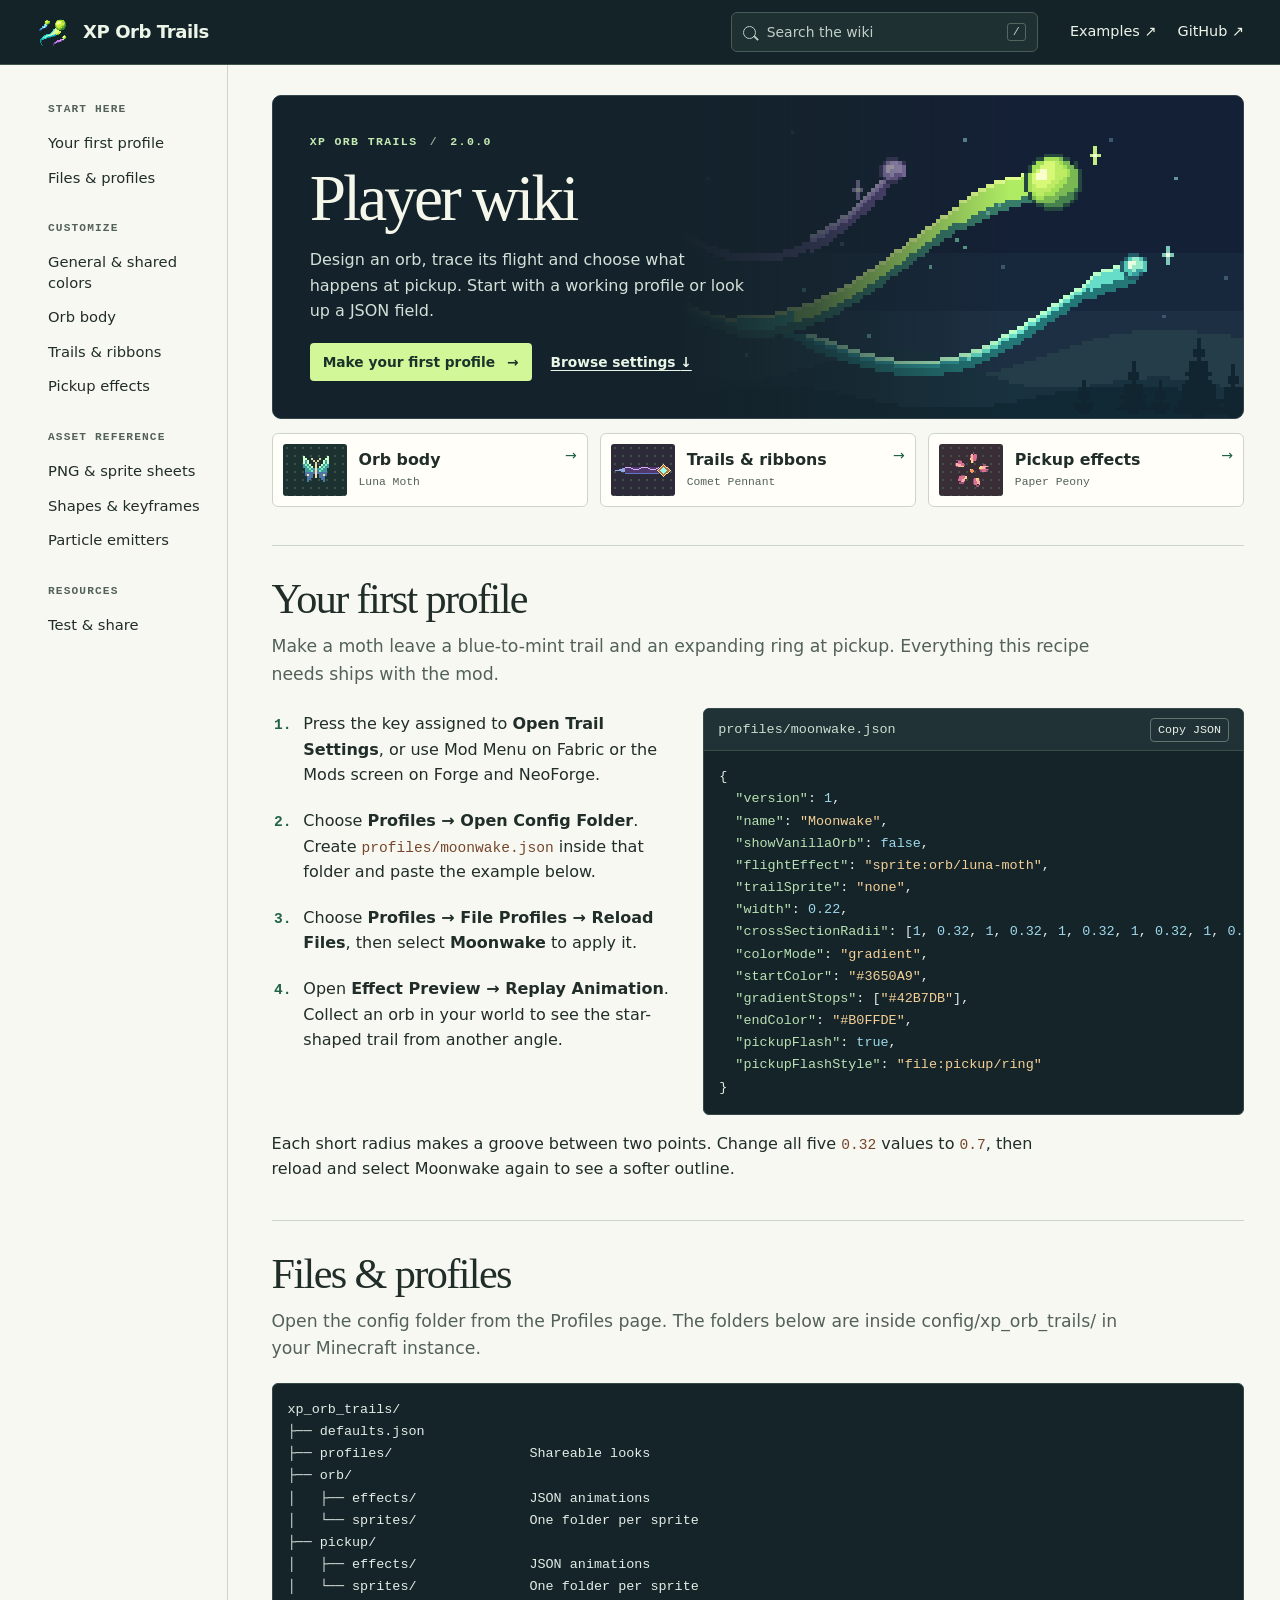
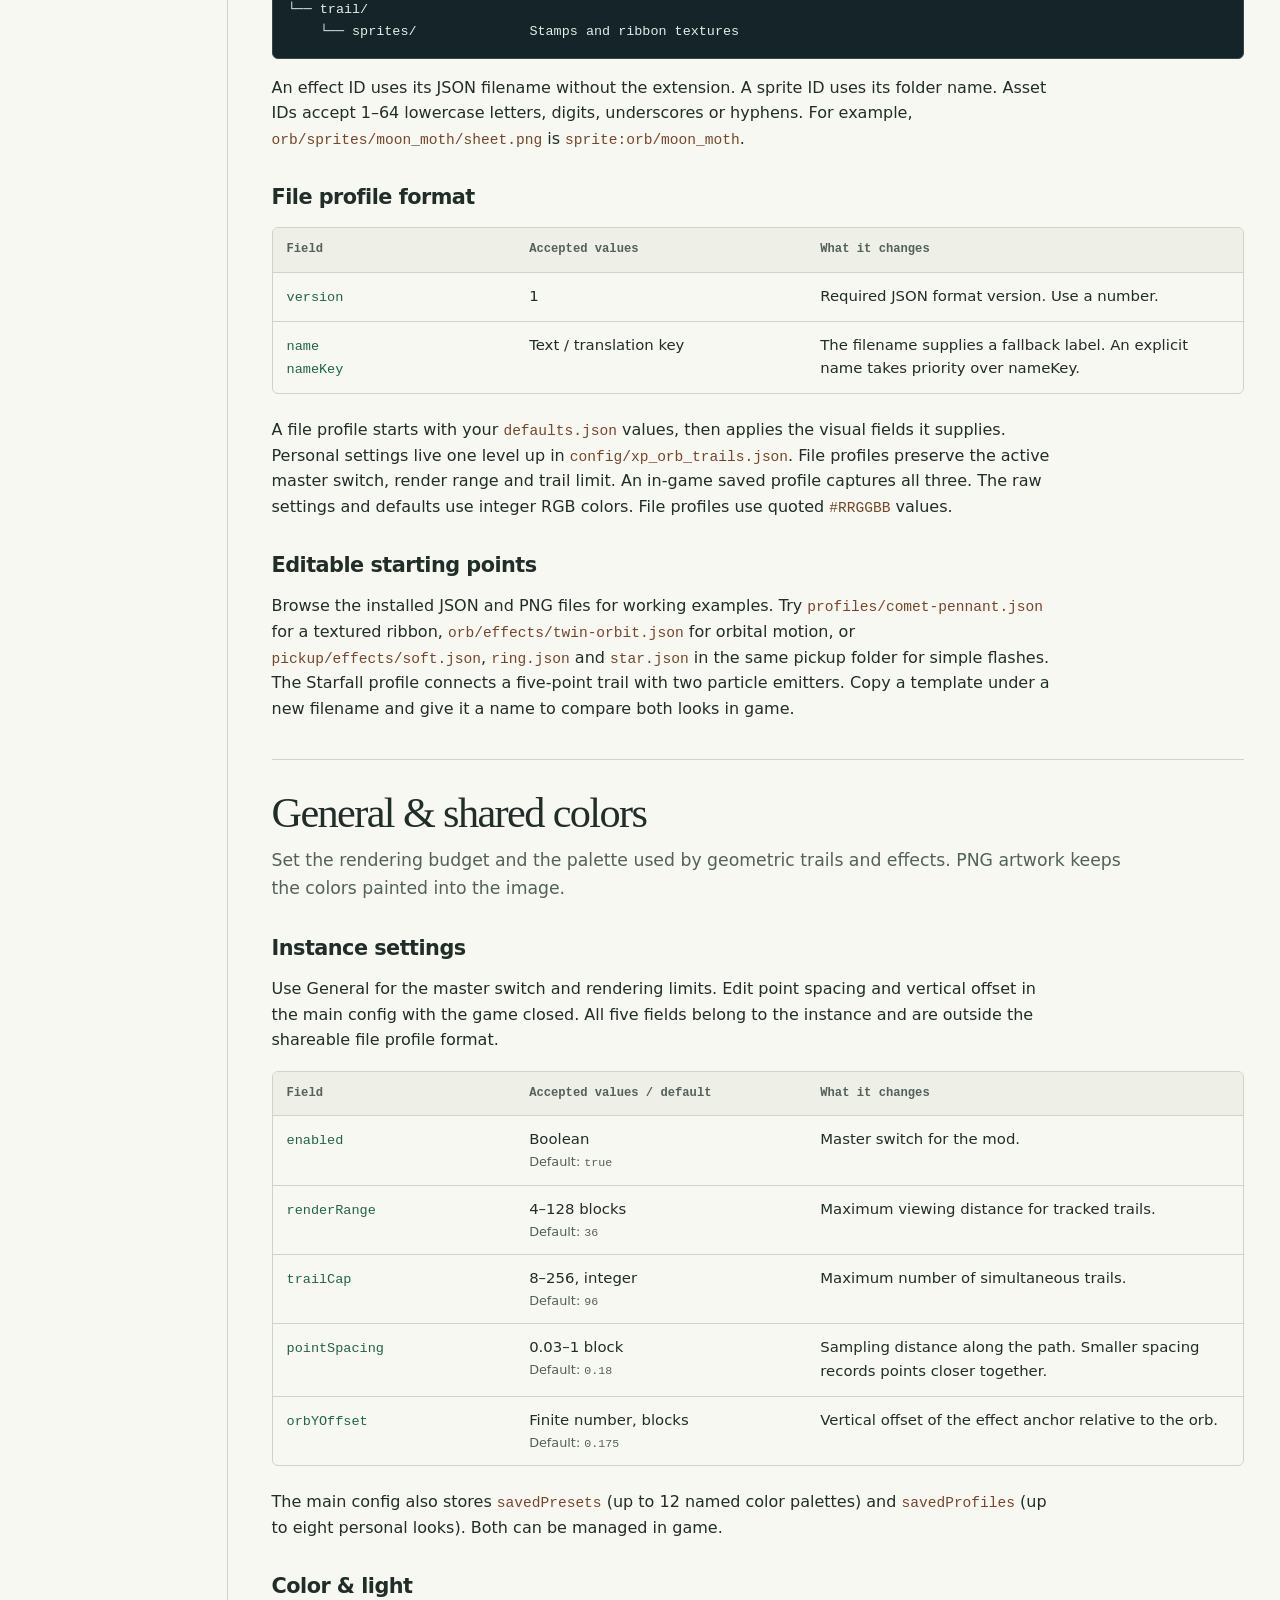
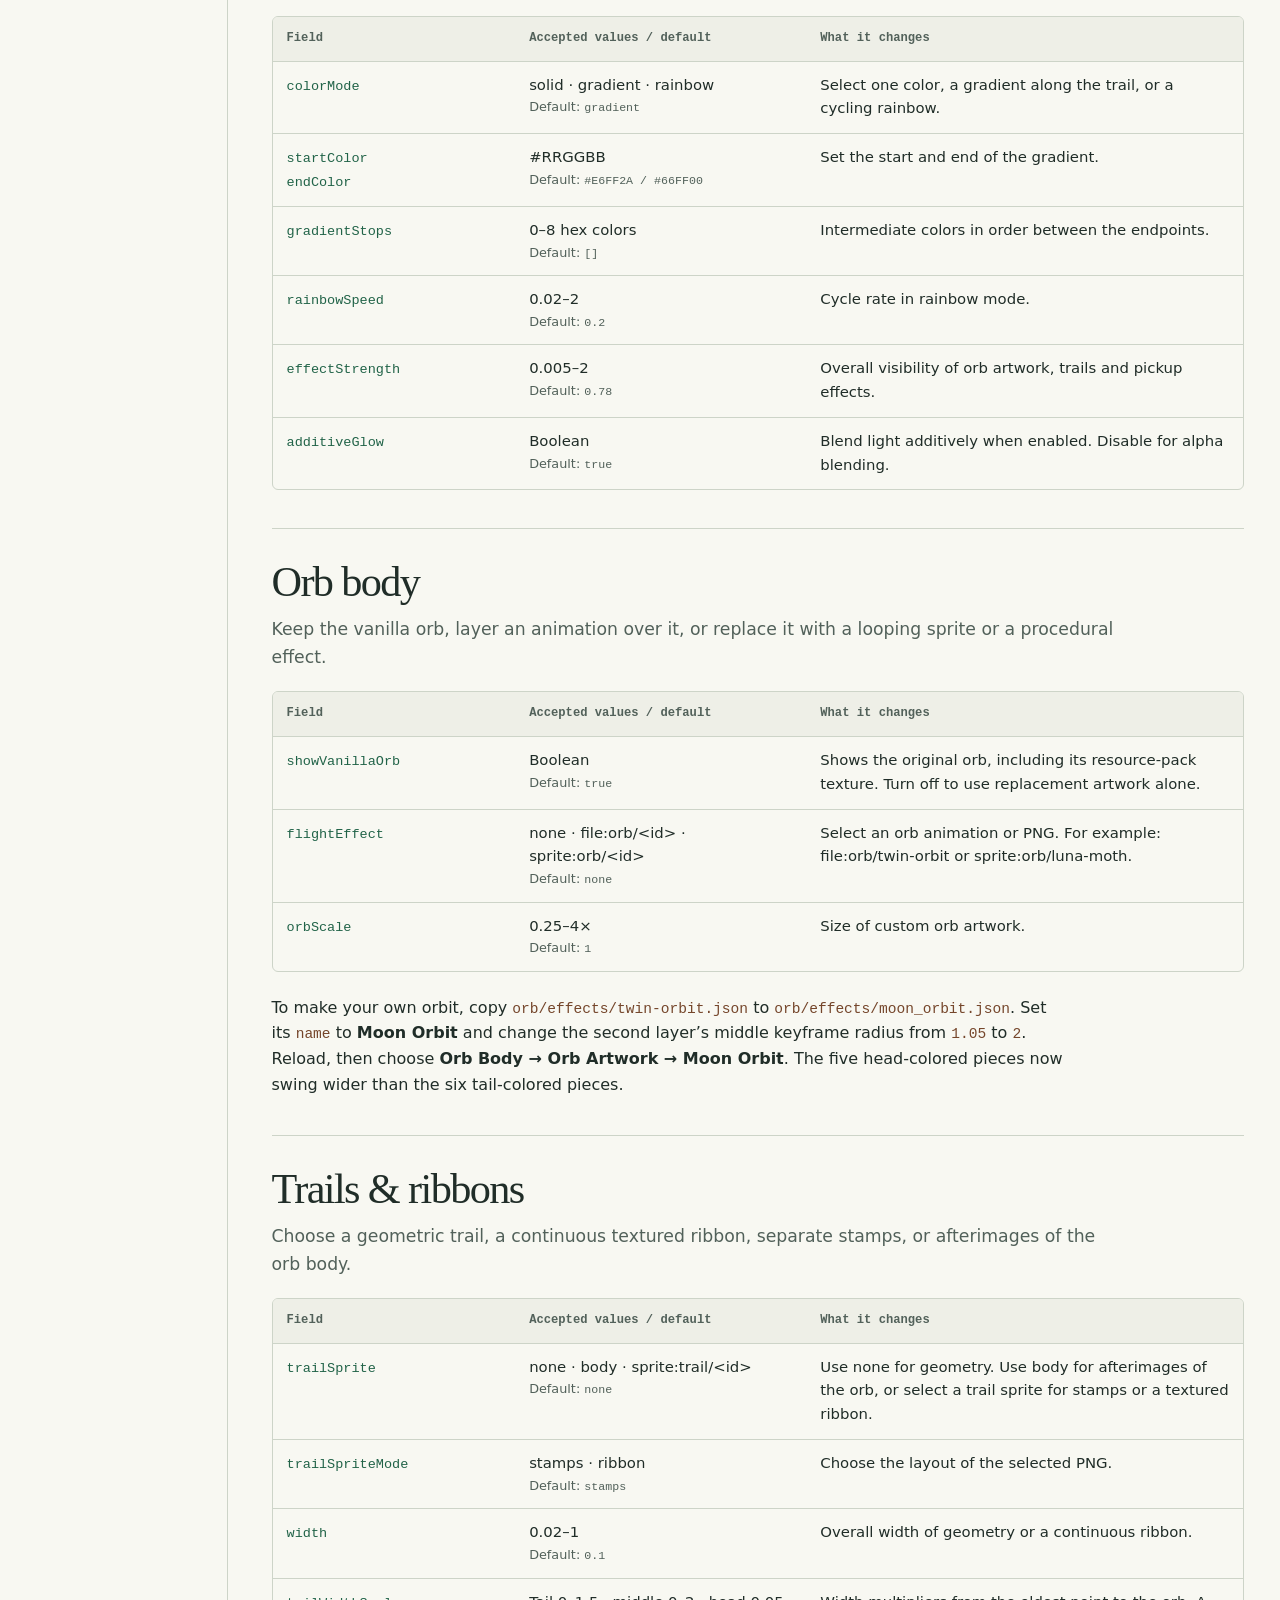
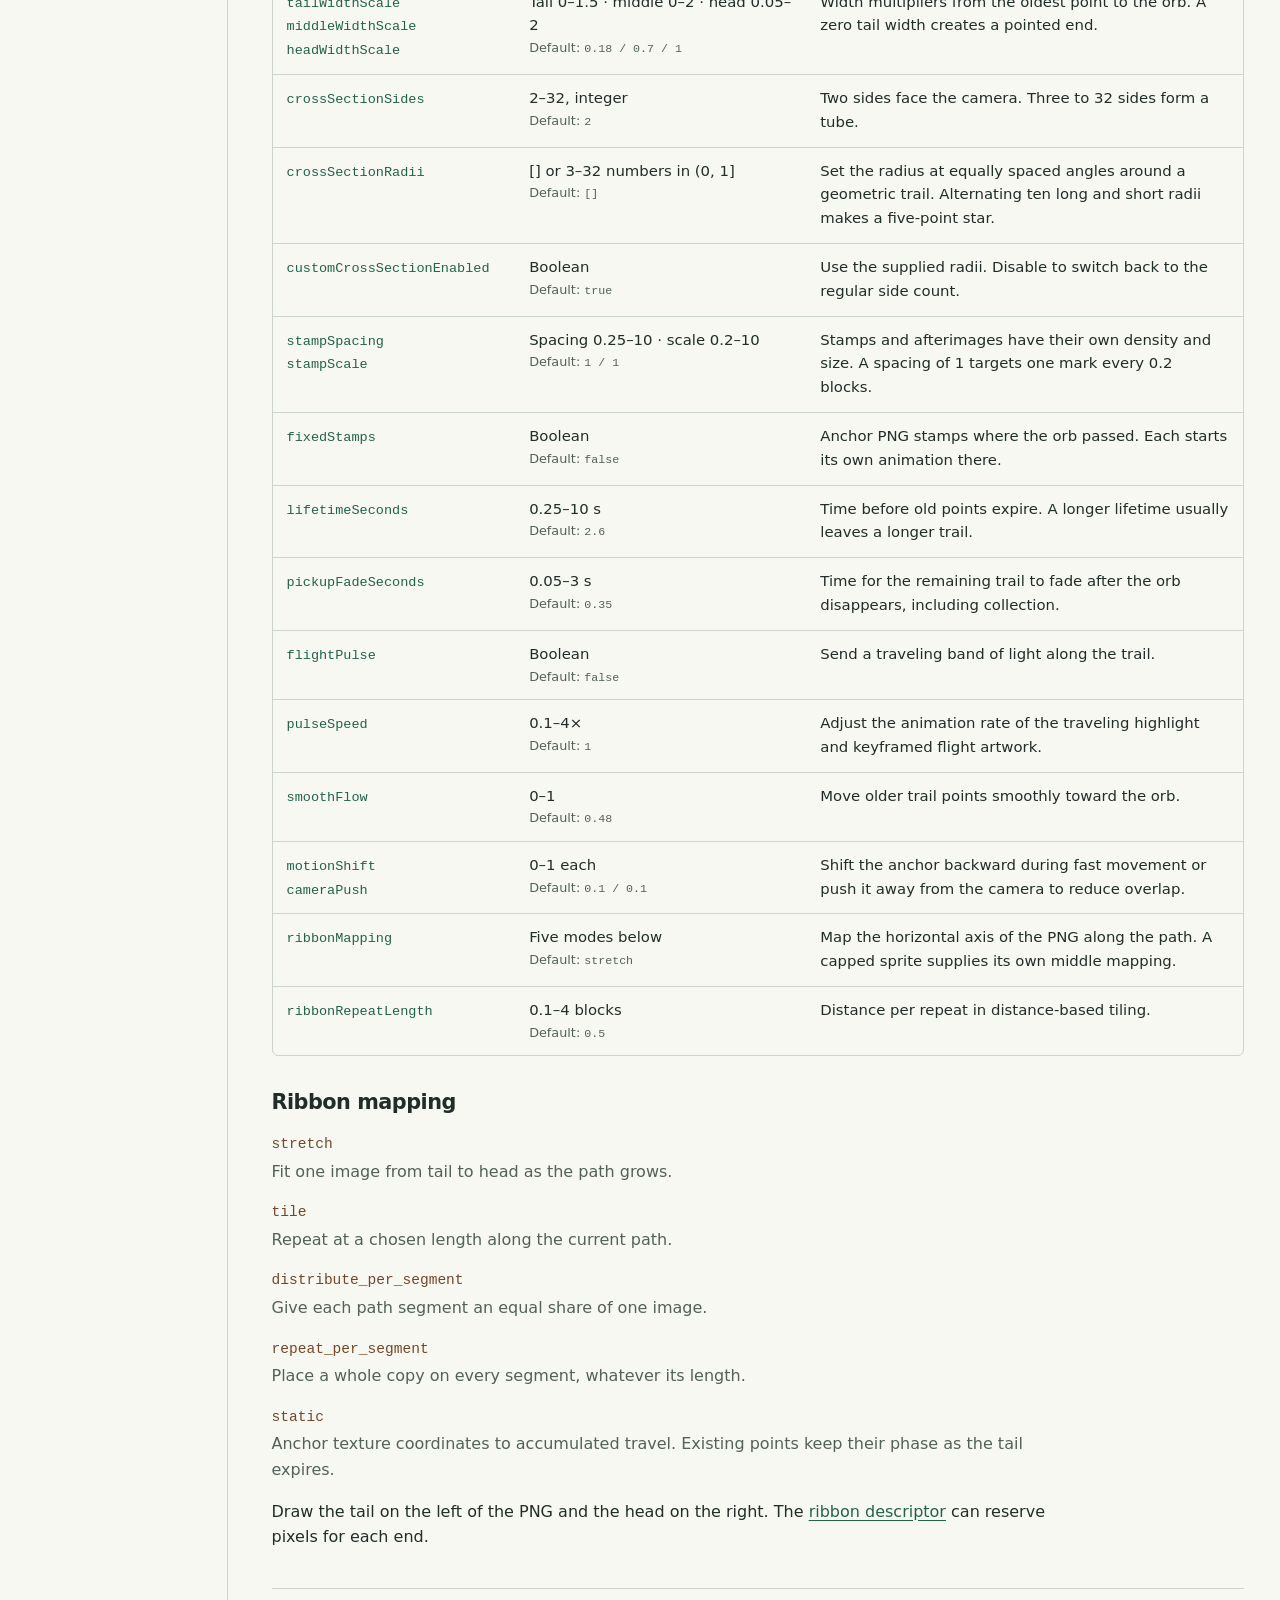
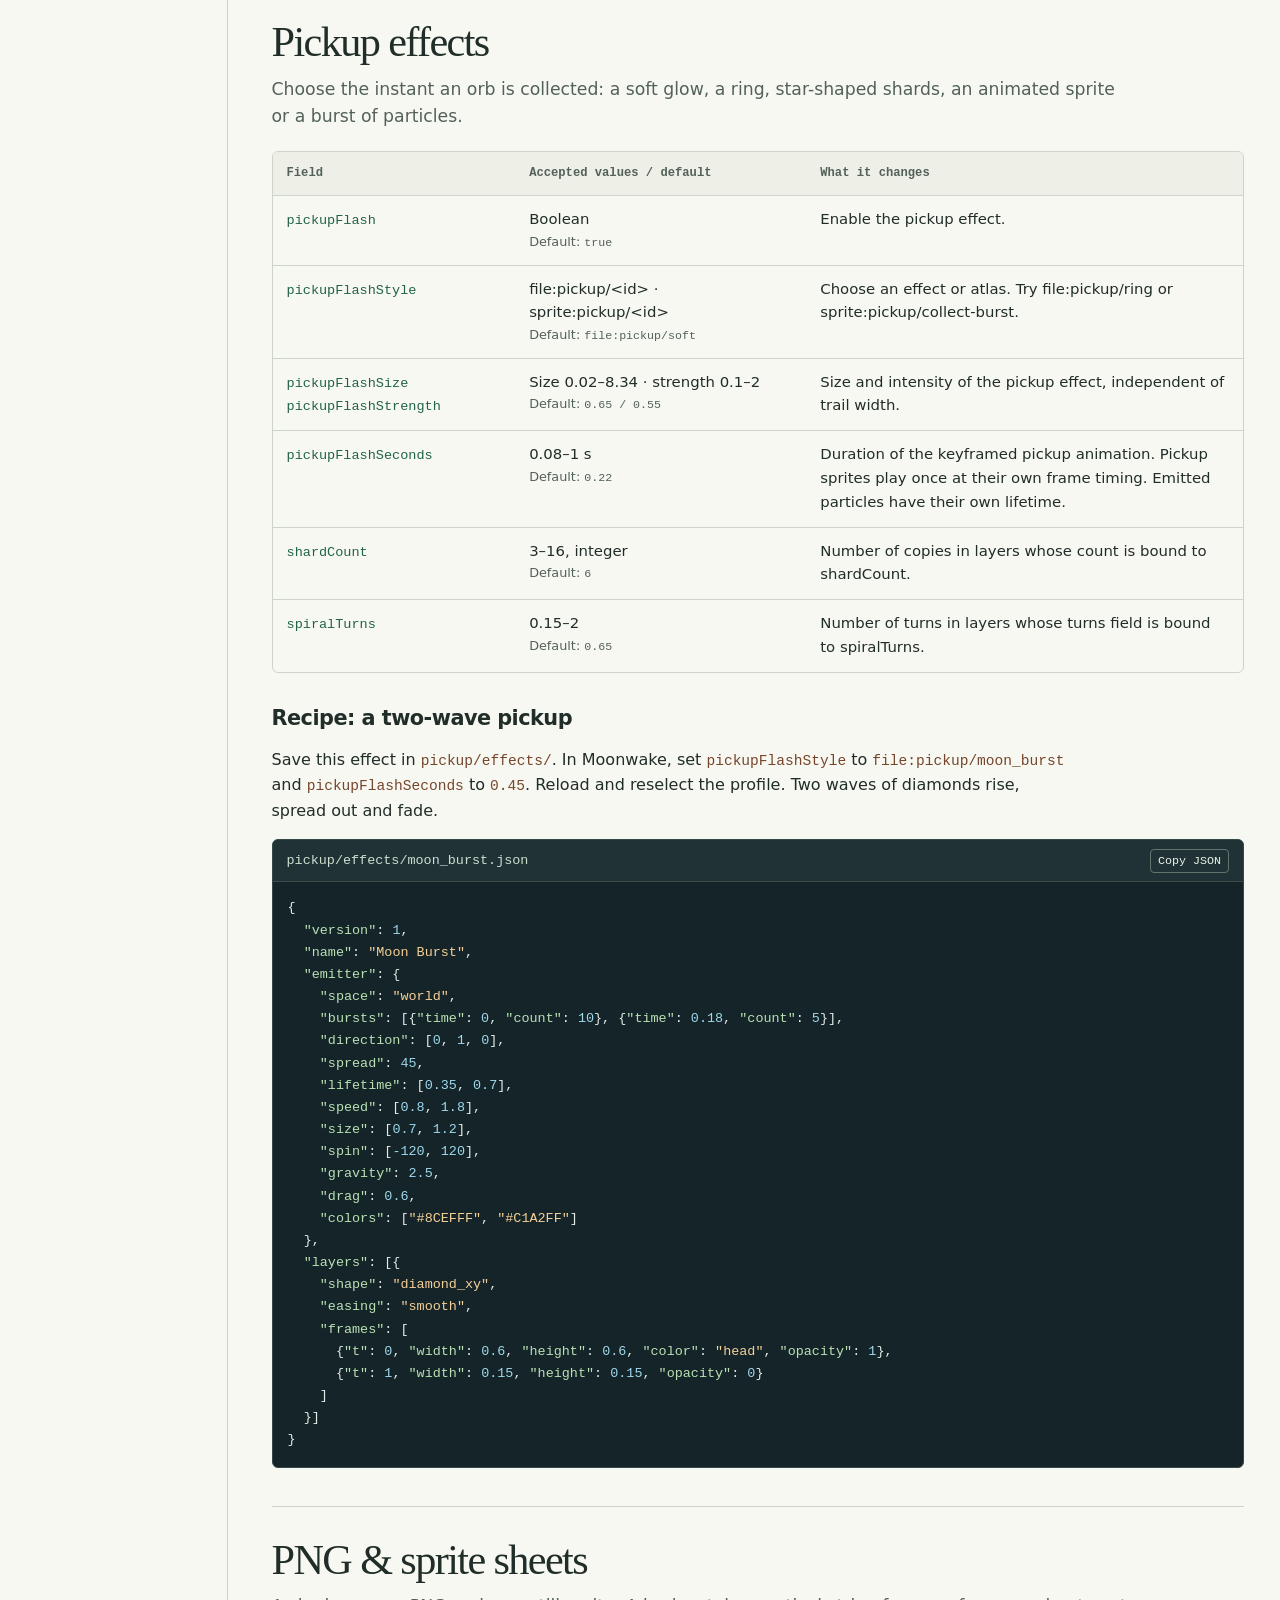
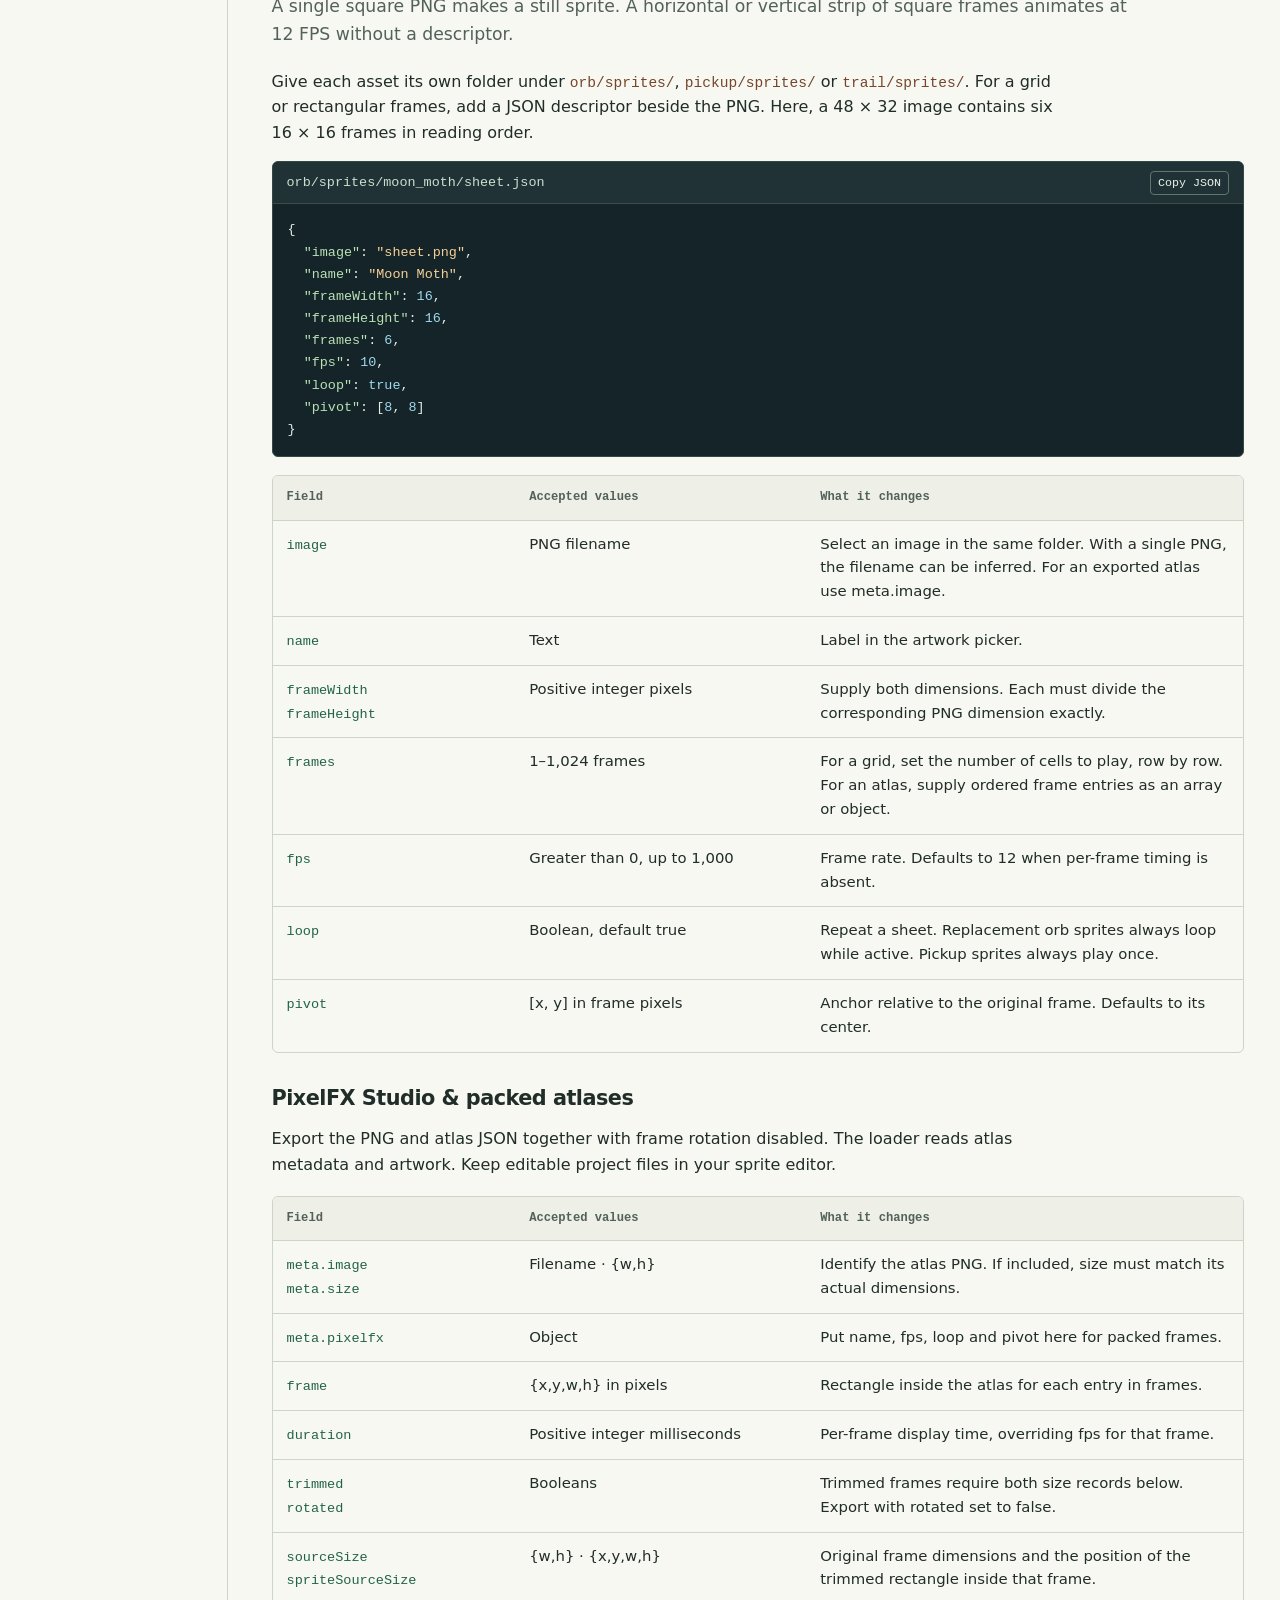
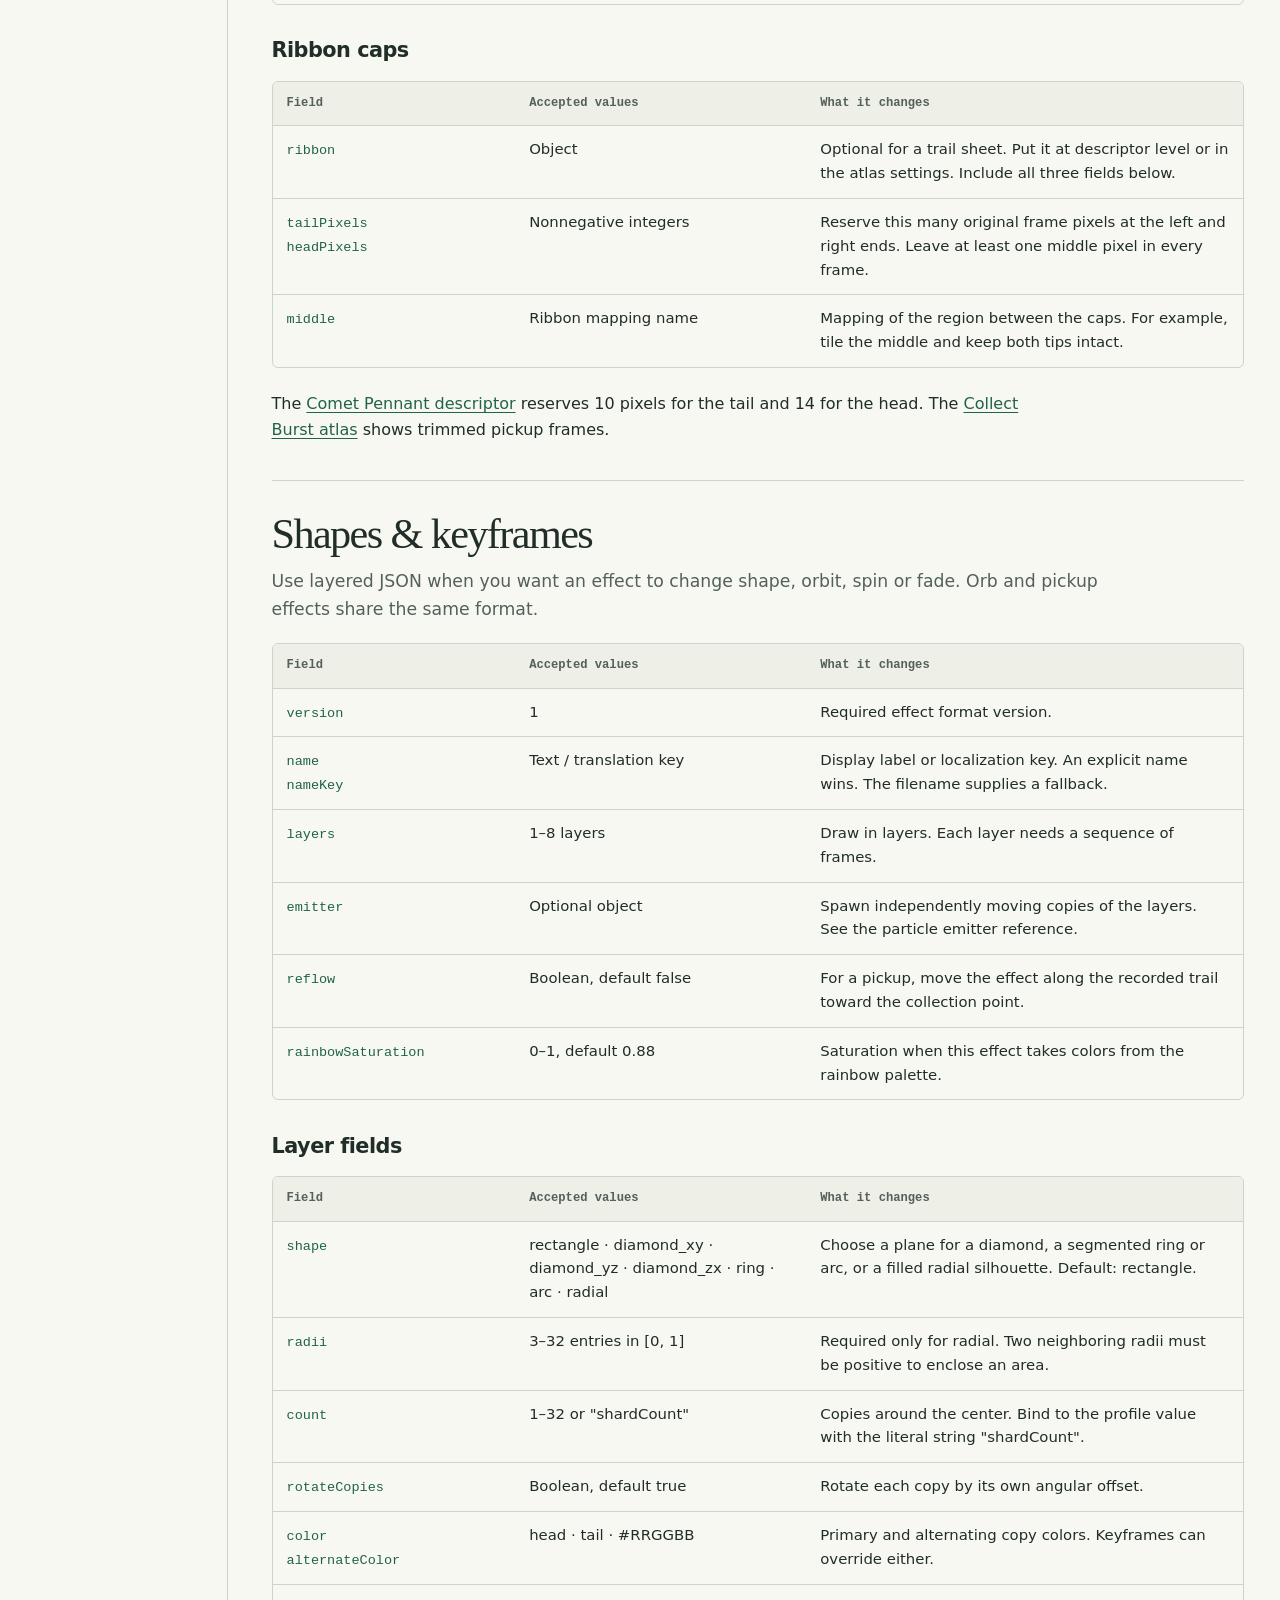
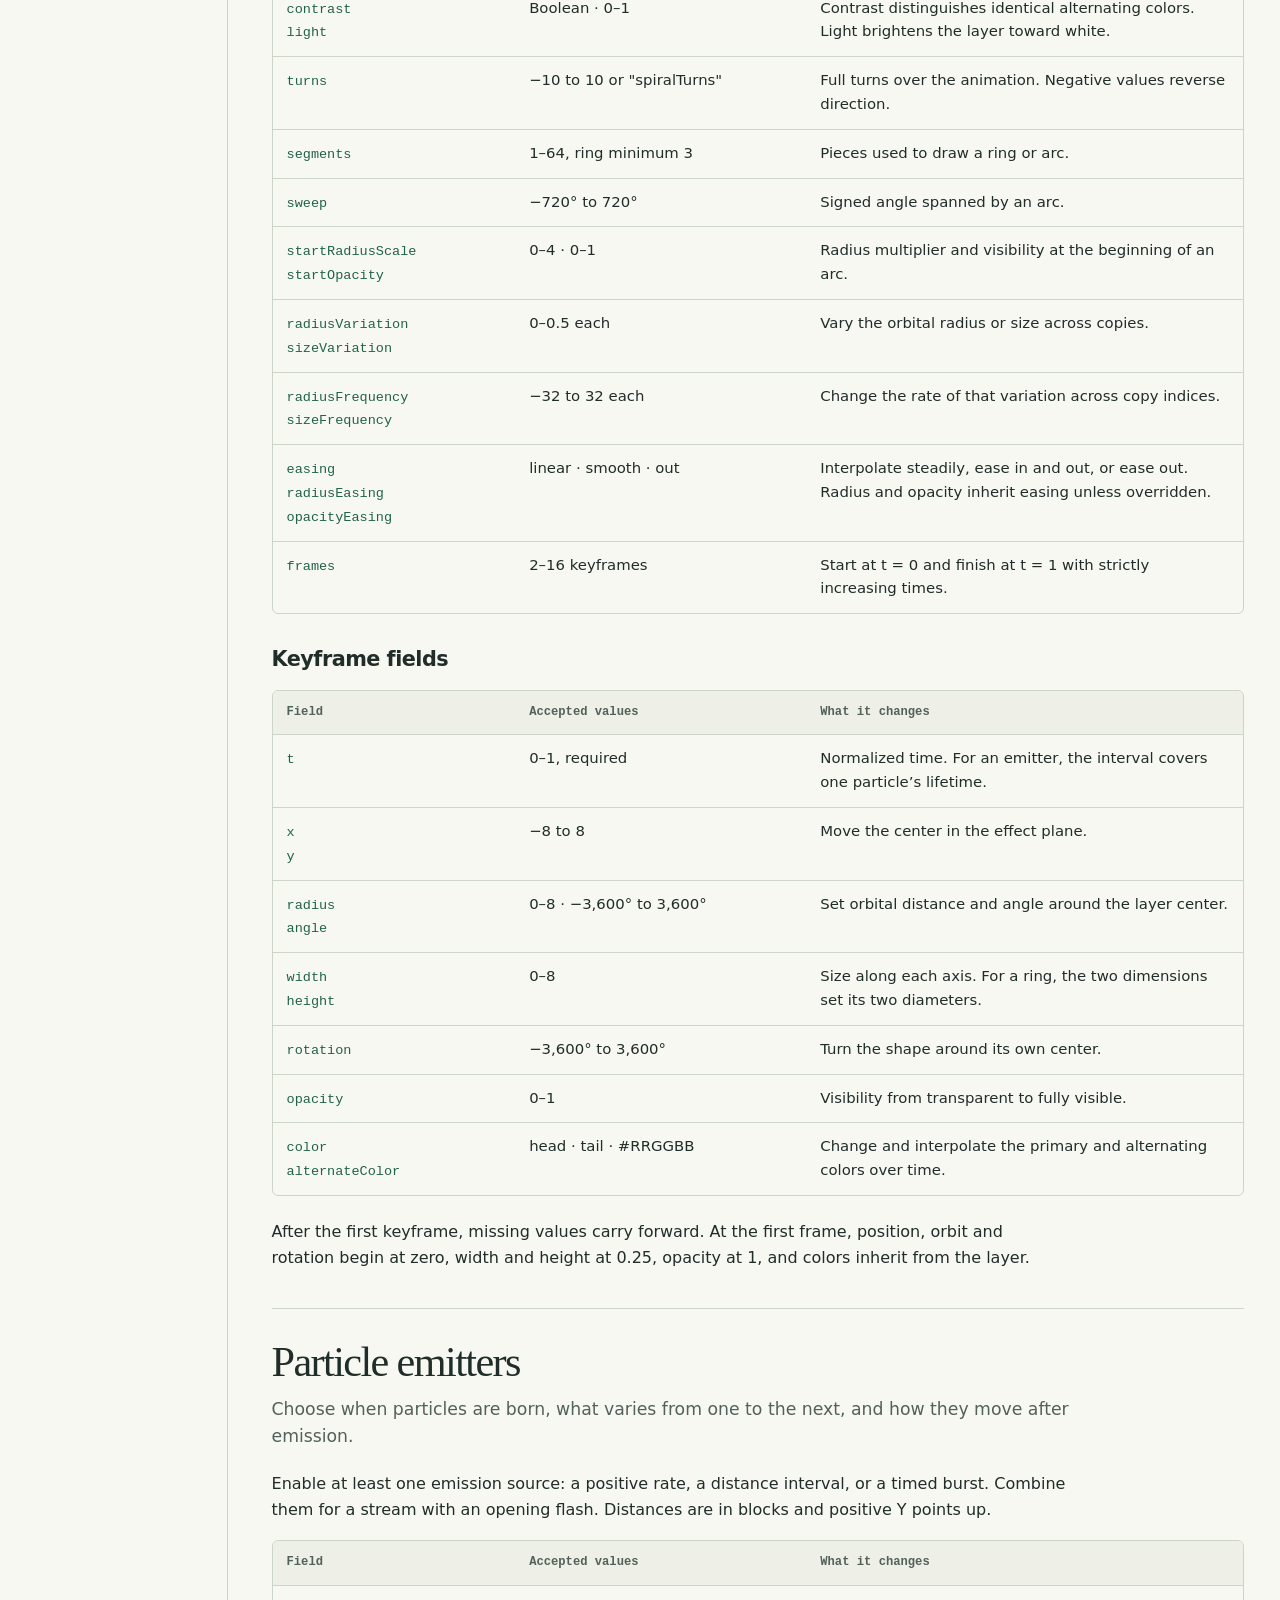
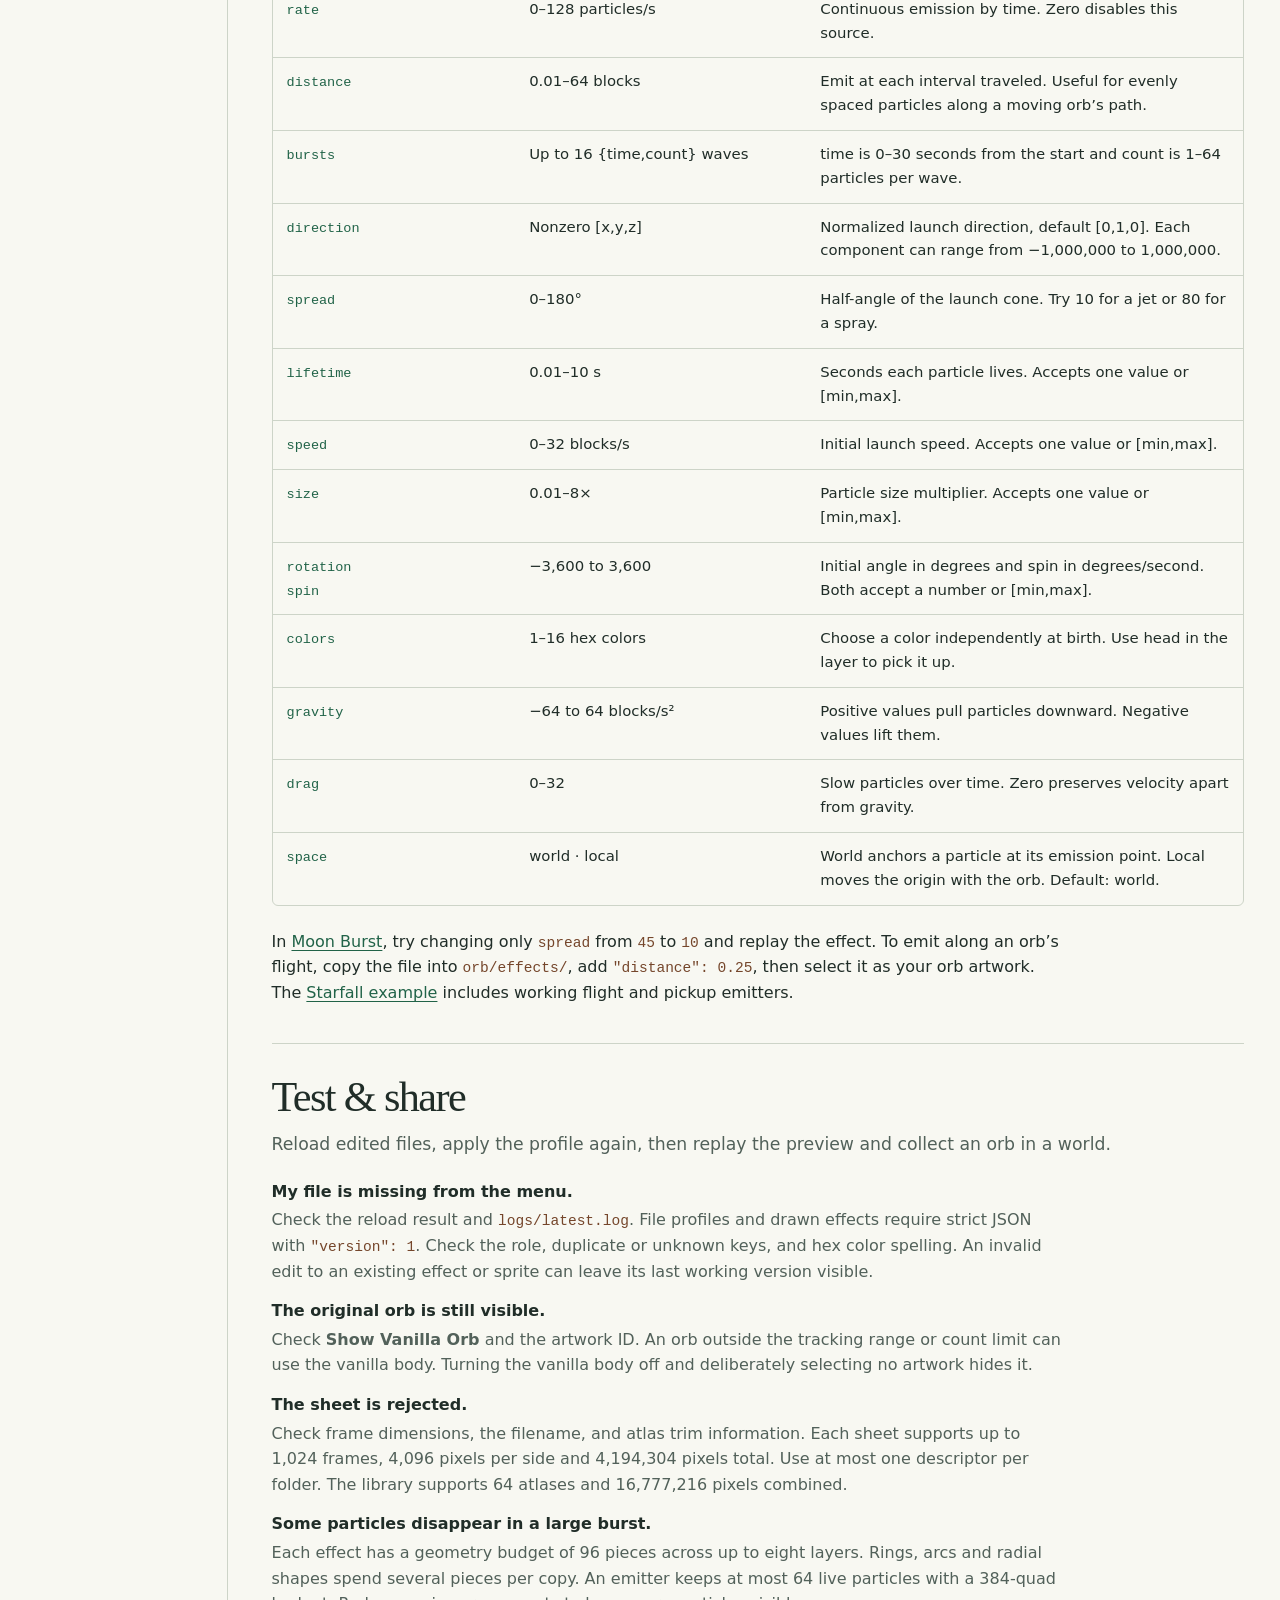
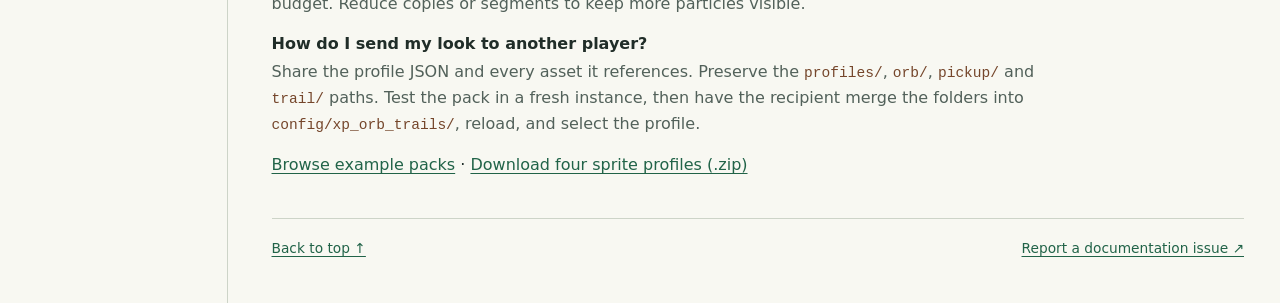
==== commit db500aef: "Redesign the player wiki with illustrated navigation and readable recipes" ====
--- a/docs/wiki/index.html
+++ b/docs/wiki/index.html
@@ -5,6 +5,7 @@
   <meta name="viewport" content="width=device-width, initial-scale=1">
   <meta name="description" content="Build custom XP orb bodies, trails and pickup effects. Look up profile, sprite sheet and particle emitter parameters for XP Orb Trails 2.0.0.">
   <title>Player Wiki · XP Orb Trails</title>
+  <link rel="icon" href="art/orb-icon.png" type="image/png">
   <link rel="stylesheet" href="wiki.css">
   <script defer src="wiki.js"></script>
 </head>
@@ -12,17 +13,19 @@
 <a class="skip" href="#guide">Skip to guide</a>
 <header class="top">
   <div class="top-inner">
-    <a class="brand" href="#guide"><span class="orb-mark" aria-hidden="true"></span>XP Orb Trails</a>
-    <span class="brand-part">Player wiki</span>
+    <a class="brand" href="#guide"><img src="art/orb-icon.png" width="36" height="36" alt="">XP Orb Trails</a>
+    <div class="search" hidden>
+      <label class="sr-only" for="find">Search the wiki</label>
+      <div class="search-box"><span class="lens" aria-hidden="true"></span><input id="find" type="search" placeholder="Search the wiki" autocomplete="off" aria-keyshortcuts="/"><kbd aria-hidden="true">/</kbd></div>
+    </div>
     <div class="out-links"><a href="https://github.com/GoldenEggOVO/xp_orb_trails/tree/26.3/examples">Examples ↗</a><a href="https://github.com/GoldenEggOVO/xp_orb_trails">GitHub ↗</a></div>
   </div>
 </header>
 <div class="layout">
   <aside aria-label="Wiki navigation">
     <div class="rail">
-      <div class="search" hidden><label for="find">Search the wiki</label><div class="search-box"><span aria-hidden="true">⌕</span><input id="find" type="search" placeholder="Setting or keyword" autocomplete="off"></div></div>
       <details id="contents" open>
-        <summary>Contents</summary>
+        <summary>Contents <span id="mobile-chapter"></span></summary>
         <nav aria-label="Contents">
           <div class="nav-group">
         <p>Start here</p>
@@ -46,6 +49,7 @@
         <p>Resources</p>
             <a href="#test-and-share-your-look">Test & share</a>
           </div>
+          <div class="mobile-links"><a href="https://github.com/GoldenEggOVO/xp_orb_trails/tree/26.3/examples">Examples ↗</a><a href="https://github.com/GoldenEggOVO/xp_orb_trails">GitHub ↗</a></div>
         </nav>
       </details>
     </div>
@@ -57,13 +61,22 @@
         <p class="version">XP ORB TRAILS <span>/</span> 2.0.0</p>
           <h1>Player wiki</h1>
           <p>Design an orb, trace its flight and choose what happens at pickup. Start with a working profile or look up a JSON field.</p>
-          <a class="jump" href="#general">Browse settings <span aria-hidden="true">↓</span></a>
+          <div class="hero-actions">
+            <a class="primary" href="#make-your-first-file-profile">Make your first profile <span aria-hidden="true">→</span></a>
+            <a href="#general">Browse settings <span aria-hidden="true">↓</span></a>
+          </div>
         </div>
         <div class="hero-art" aria-hidden="true"></div>
       </div>
+      <nav class="specimens" aria-label="Explore effects">
+        <a href="#orb-body"><span class="swatch moth" aria-hidden="true"><i></i></span><span class="specimen-name"><strong>Orb body</strong><small>Luna Moth</small></span><span class="arrow" aria-hidden="true">→</span></a>
+        <a href="#choose-how-a-trail-is-drawn"><span class="swatch pennant" aria-hidden="true"><i></i></span><span class="specimen-name"><strong>Trails &amp; ribbons</strong><small>Comet Pennant</small></span><span class="arrow" aria-hidden="true">→</span></a>
+        <a href="#write-a-pickup-effect"><span class="swatch peony" aria-hidden="true"><i></i></span><span class="specimen-name"><strong>Pickup effects</strong><small>Paper Peony</small></span><span class="arrow" aria-hidden="true">→</span></a>
+      </nav>
       <section class="chapter" id="make-your-first-file-profile" aria-labelledby="title-make-your-first-file-profile">
         <h2 id="title-make-your-first-file-profile">Your first profile</h2>
         <p class="intro">Make a moth leave a blue-to-mint trail and an expanding ring at pickup. Everything this recipe needs ships with the mod.</p>
+        <div class="recipe">
         <ol class="steps"><li>Press the key assigned to <strong>Open Trail Settings</strong>, or use Mod Menu on Fabric or the Mods screen on Forge and NeoForge.</li><li>Choose <strong>Profiles → Open Config Folder</strong>. Create <code>profiles/moonwake.json</code> inside that folder and paste the example below.</li><li>Choose <strong>Profiles → File Profiles → Reload Files</strong>, then select <strong>Moonwake</strong> to apply it.</li><li>Open <strong>Effect Preview → Replay Animation</strong>. Collect an orb in your world to see the star-shaped trail from another angle.</li></ol>
         <figure class="sample"><figcaption>profiles/moonwake.json</figcaption>
 <pre><code>{
@@ -81,6 +94,7 @@
   "pickupFlash": true,
   "pickupFlashStyle": "file:pickup/ring"
 }</code></pre></figure>
+        </div>
         <p>Each short radius makes a groove between two points. Change all five <code>0.32</code> values to <code>0.7</code>, then reload and select Moonwake again to see a softer outline.</p>
       </section>
       <section class="chapter" id="where-your-files-go" aria-labelledby="title-where-your-files-go">
--- a/docs/wiki/wiki.css
+++ b/docs/wiki/wiki.css
@@ -1,119 +1,203 @@
 :root {
-  color-scheme: dark;
-  --page: #10171a;
-  --panel: #192428;
-  --line: #344448;
-  --text: #edf2eb;
-  --muted: #aebdbb;
-  --mint: #a9e6a3;
-  --gold: #eed69a;
+  color-scheme: light dark;
+  --paper: #f8f8f2;
+  --surface: #fffef9;
+  --wash: #eeefe7;
+  --ink: #202d28;
+  --muted: #52615a;
+  --rule: #cdd4c8;
+  --accent: #216348;
+  --selected: #e0ecdf;
+  --code: #75462b;
+  --midnight: #142329;
+  --lime: #d1f799;
   --mono: "IBM Plex Mono", Consolas, monospace;
-  font-family: "Segoe UI", "Helvetica Neue", sans-serif;
-  background: var(--page);
-  color: var(--text);
-  line-height: 1.65;
+  --sans: "Source Sans 3", "Segoe UI", system-ui, sans-serif;
+  --display: "Baskervville", Georgia, serif;
+  --bar: 64px;
+  --anchor: calc(var(--bar) + 20px);
+  font: 16px/1.6 var(--sans);
+  background: var(--paper);
+  color: var(--ink);
+}
+@media (prefers-color-scheme: dark) {
+  :root {
+    --paper: #151e20;
+    --surface: #1a2628;
+    --wash: #202e2f;
+    --ink: #eff2e9;
+    --muted: #b2c2bb;
+    --rule: #3b4b49;
+    --accent: #b2e8a5;
+    --selected: #293c32;
+    --code: #eac998;
+  }
 }
 * { box-sizing: border-box; }
 body { margin: 0; }
-a { color: var(--mint); text-underline-offset: .22em; }
-a:hover { color: #d8f8cb; }
-a:focus-visible, summary:focus-visible, button:focus-visible, input:focus-visible { outline: 2px solid var(--gold); outline-offset: 3px; }
 [hidden] { display: none !important; }
-.skip { position: fixed; transform: translateY(-150%); z-index: 4; padding: .5rem 1rem; background: var(--panel); }
-.skip:focus { transform: none; }
-.top { border-bottom: 1px solid var(--line); background: #151f22; }
-.top-inner, .layout { width: min(100% - 64px, 1312px); margin: auto; }
-.top-inner, .out-links { display: flex; align-items: center; gap: 1.4rem; }
-.top-inner { min-height: 64px; }
-.brand { display: inline-flex; align-items: center; gap: 12px; font-weight: 750; font-size: 1.08rem; color: var(--text); text-decoration: none; }
-.orb-mark { width: 16px; height: 16px; border: 3px solid #85bd56; background: #d7ff96; box-shadow: inset -3px -3px #a0dc62, -3px 4px #377778; transform: rotate(-8deg); }
-.brand-part { border-left: 1px solid var(--line); padding-left: 1.4rem; color: var(--muted); }
-.out-links { margin-left: auto; font-size: .88rem; }
-.out-links a, footer a { color: var(--muted); text-decoration: none; }
-.out-links a:hover, footer a:hover { color: var(--mint); text-decoration: underline; }
-.layout { display: grid; grid-template-columns: 210px minmax(0, 1fr); gap: clamp(30px, 5vw, 80px); }
-.rail { position: sticky; top: 12px; max-height: calc(100vh - 24px); overflow: auto; padding: 32px 6px 24px 0; }
-.search label, .nav-group p, .version {
-  font: 600 .7rem/1.4 var(--mono); letter-spacing: .09em; text-transform: uppercase;
-}
-.search label { color: var(--text); }
-.search-box { display: flex; align-items: center; padding: 0 10px; border: 1px solid #536869; border-radius: 5px; background: var(--panel); margin-top: 8px; }
-.search-box span { font-size: 1.25rem; color: var(--mint); padding: 0 8px 0 0; }
-.search-box input { min-width: 0; width: 100%; color: var(--text); padding: 9px 0; border: 0; background: transparent; font: inherit; font-size: .88rem; }
-.search-box input::placeholder { color: var(--muted); }
-#contents summary { display: none; }
-.nav-group { margin: 27px 0 0; }
-.nav-group p { color: #95aaa8; margin: 0 0 7px 9px; }
-.nav-group a { display: block; padding: 4px 9px; text-decoration: none; border-left: 2px solid transparent; color: #d0dad6; font-size: .92rem; }
-.nav-group a:hover, .nav-group a[aria-current] { border-color: var(--mint); color: var(--mint); background: #1c2b29; }
-main { min-width: 0; padding: 32px 0 48px; }
-.hero { position: relative; isolation: isolate; overflow: hidden; border-radius: 10px; background: #162534; border: 1px solid #354847; }
-.hero-art { position: absolute; z-index: -1; inset: 0; background: linear-gradient(90deg,#12212a 2%,#12212a 42%,transparent 72%), url("../images/orb_trails_banner.png") no-repeat right center / auto 100%; image-rendering: pixelated; }
-.hero-copy { padding: clamp(23px, 3.5vw, 48px); max-width: 68%; }
-.version { color: var(--mint); margin: 0 0 10px; }
-.version span { padding: 0 4px; color: #769995; }
-h1, h2, h3 { line-height: 1.14; text-wrap: balance; }
-h1 { font-size: clamp(2.45rem, 5vw, 4.45rem); margin: 0 0 14px; letter-spacing: -.055em; }
-.hero-copy > p:not(.version) { max-width: 41ch; color: #d0dedb; margin: 0 0 16px; }
-.jump { color: var(--mint); font-weight: 650; font-size: .9rem; }
-.chapter { margin-top: 46px; padding-top: 35px; border-top: 1px solid var(--line); }
-.chapter h2 { font-size: clamp(1.8rem, 3.3vw, 2.65rem); margin: 0 0 10px; letter-spacing: -.04em; }
-.chapter h3 { margin: 30px 0 12px; font-size: 1.35rem; }
-.chapter p, .steps, .help { max-width: 82ch; }
-.intro { font-size: 1.07rem; color: var(--muted); margin: 0 0 23px; }
-.steps { padding-left: 25px; }
-.steps li { padding-left: 4px; margin: 7px 0; }
-.steps li::marker { color: var(--mint); font-family: var(--mono); }
-code { font-family: var(--mono); color: var(--gold); font-size: .91em; overflow-wrap: anywhere; }
-pre { white-space: pre; overflow: auto; font-size: .87rem; line-height: 1.65; }
-pre code { overflow-wrap: normal; color: #e0ecdf; font-size: inherit; }
-.sample, .tree { margin: 18px 0; border: 1px solid var(--line); border-radius: 7px; background: #131e22; }
-.sample figcaption { font-family: var(--mono); font-size: .8rem; padding: 8px 16px; background: var(--panel); border-bottom: 1px solid var(--line); color: var(--mint); overflow-wrap: anywhere; }
-.sample pre { padding: 14px 16px; margin: 0; }
-.tree { padding: 15px 18px; }
-.table-wrap { margin: 16px 0 22px; }
-table { width: 100%; border-collapse: collapse; font-size: .91rem; }
-thead th { text-align: left; font: 600 .75rem var(--mono); color: var(--muted); background: var(--panel); }
-td, th { vertical-align: top; text-align: left; padding: 10px; border-bottom: 1px solid var(--line); overflow-wrap: anywhere; }
-tbody th { font-weight: normal; width: 27%; }
-tbody td:first-of-type { width: 29%; }
-td small { color: var(--muted); display: block; font-size: .78rem; }
-td small code { color: var(--muted); }
-:target { scroll-margin-top: 1.2rem; }
-tr:target { background: #263631; }
-.modes, .help { margin: 16px 0; }
-.modes dt, .help dt { margin-top: 13px; font-weight: 650; }
-dd { margin: 3px 0 0; color: #c3cfcd; }
-#hits { list-style: none; padding: 0; }
-#hits li { padding: 12px 0; border-bottom: 1px solid var(--line); }
+a { color: var(--accent); text-underline-offset: .19em; }
+a:hover { text-decoration-thickness: 2px; }
+a:focus-visible, button:focus-visible, input:focus-visible, summary:focus-visible, pre:focus-visible { outline: 3px solid #52ab8a; outline-offset: 3px; }
+.skip { position: fixed; left: 12px; top: -100px; z-index: 8; padding: 9px 14px; background: var(--surface); }
+.skip:focus { top: 10px; }
+.sr-only { position: absolute; width: 1px; height: 1px; padding: 0; overflow: hidden; clip-path: inset(50%); white-space: nowrap; }
+.top { position: sticky; top: 0; z-index: 5; color: #edf5e9; background: #142327; border-bottom: 1px solid #41524c; }
+.top-inner, .layout { width: min(100% - 72px, 1392px); margin: auto; }
+.top-inner { display: flex; align-items: center; min-height: var(--bar); gap: 32px; }
+.brand { display: inline-flex; align-items: center; gap: 11px; font-size: 1.13rem; font-weight: 750; letter-spacing: -.025em; white-space: nowrap; }
+.brand img { image-rendering: pixelated; }
+.top a { color: inherit; text-decoration: none; }
+.search { margin-left: auto; width: clamp(200px, 24vw, 340px); }
+.search-box { display: flex; align-items: center; gap: 11px; padding: 0 11px; color: #bccdc4; border: 1px solid #475c57; border-radius: 6px; background: #1f3032; }
+.search-box:focus-within { outline: 2px solid #96cfac; }
+.lens { position: relative; width: 13px; height: 13px; flex: none; border: 1.7px solid currentColor; border-radius: 50%; }
+.lens::after { content: ""; position: absolute; width: 6px; height: 2px; background: currentColor; left: 9px; top: 10px; transform: rotate(45deg); }
+.search-box input { background: transparent; color: #fff; border: 0; width: 100%; min-width: 0; padding: 8px 0; font: inherit; font-size: .87rem; }
+.search-box input:focus-visible { outline: 0; }
+.search-box input::placeholder { color: #c1cfc8; }
+kbd { border: 1px solid #546660; padding: 0 5px; border-radius: 3px; font: .74rem/1.4 var(--mono); }
+.out-links, .mobile-links { display: flex; align-items: center; gap: 21px; font-size: .9rem; }
+.out-links a:hover { color: var(--lime); }
+.layout { display: grid; grid-template-columns: clamp(180px, 15vw, 216px) minmax(0,1fr); gap: clamp(28px, 3.4vw, 55px); }
+aside { border-right: 1px solid var(--rule); }
+.rail { position: sticky; top: var(--bar); max-height: calc(100dvh - var(--bar)); overflow: auto; padding: 36px 16px 24px 0; scrollbar-width: thin; }
+#contents summary, .mobile-links { display: none; }
+.nav-group + .nav-group { margin-top: 26px; }
+.nav-group p, .version, .specimen-name small, table thead th, .sample figcaption { font-family: var(--mono); }
+.nav-group p { margin: 0 0 8px 12px; color: var(--muted); font-size: .70rem; font-weight: 700; letter-spacing: .10em; text-transform: uppercase; }
+.nav-group a { display: block; padding: 6px 10px; margin: 2px 0; border-left: 2px solid transparent; border-radius: 0 4px 4px 0; font-size: .92rem; line-height: 1.4; text-decoration: none; color: var(--ink); }
+.nav-group a:hover { background: var(--wash); }
+.nav-group a[aria-current] { border-color: var(--accent); color: var(--accent); background: var(--selected); font-weight: 650; }
+main { min-width: 0; padding: 30px 0 44px; }
+main:focus { outline: none; }
+:target, .chapter, [id^="topic-"] { scroll-margin-top: var(--anchor); }
+.hero { position: relative; isolation: isolate; overflow: hidden; border: 1px solid #34434a; border-radius: 9px; background: #162435; color: #f5f7ea; }
+.hero-art { position: absolute; z-index: -1; inset: 0; background: linear-gradient(90deg,#14232b 5%,#14232b 42%,#14232bbf 56%,transparent 76%),url("../images/orb_trails_banner.png") right center / auto 100% no-repeat; image-rendering: pixelated; }
+.hero-copy { padding: clamp(24px, 2.9vw, 42px); max-width: 66%; }
+.version { margin: 0 0 10px; color: #c5ebb3; letter-spacing: .12em; font-size: .72rem; font-weight: 650; }
+.version span { color: #8eaa99; padding: 0 4px; }
+h1, h2, h3 { line-height: 1.13; text-wrap: balance; }
+h1, .chapter h2 { font-family: var(--display); font-weight: 500; }
+h1 { font-size: clamp(3rem, 5.1vw, 4.8rem); letter-spacing: -.045em; margin: 0; }
+.hero-copy > p:not(.version) { max-width: 43ch; margin: 12px 0 19px; color: #d4e0d8; }
+.hero-actions { display: flex; align-items: center; flex-wrap: wrap; gap: 11px 19px; }
+.hero-actions a { font-size: .86rem; color: #e9f5e6; font-weight: 650; }
+.hero-actions .primary { display: inline-flex; align-items: center; gap: 12px; color: #19332a; background: var(--lime); padding: 8px 13px; border-radius: 4px; text-decoration: none; }
+.hero-actions .primary:hover { background: #e3ffba; }
+.specimens { display: grid; grid-template-columns: repeat(3,minmax(0,1fr)); gap: 12px; margin: 14px 0 0; }
+.specimens a { display: flex; align-items: center; gap: 12px; min-width: 0; background: var(--surface); border: 1px solid var(--rule); border-radius: 6px; padding: 10px; color: var(--ink); text-decoration: none; }
+.specimens a:hover, .specimens a:focus-visible { border-color: var(--accent); background: var(--selected); }
+.swatch { display: grid; place-items: center; flex: none; width: clamp(48px,5vw,76px); height: 52px; border-radius: 3px; background-color: #1b3231; background-image: radial-gradient(#42504a 1px,transparent 1px); background-size: 8px 8px; }
+.pennant { background-color: #2c2938; }
+.peony { background-color: #392e36; }
+.swatch i { display: block; background-repeat: no-repeat; image-rendering: pixelated; }
+.moth i { width: 48px; height: 40px; background-image: url("art/luna-moth.png"); background-size: 48px 320px; background-position: 0 -80px; }
+.pennant i { width: 56px; max-width: 100%; height: 14px; background-image: url("art/comet-pennant.png"); background-position: center -42px; }
+.peony i { width: 48px; height: 48px; background-image: url("art/paper-peony.png"); background-size: 192px 96px; background-position: 0 -48px; }
+.specimen-name { min-width: 0; }
+.specimen-name strong, .specimen-name small { display: block; }
+.specimen-name strong { font-size: .99rem; line-height: 1.25; }
+.specimen-name small { color: var(--muted); font-size: .71rem; margin-top: 3px; }
+.arrow { margin-left: auto; color: var(--accent); font-size: .88rem; align-self: flex-start; }
+.chapter { margin-top: 38px; padding-top: 29px; border-top: 1px solid var(--rule); }
+.chapter h2 { font-size: clamp(2.1rem,3.3vw,3.15rem); margin: 0 0 10px; letter-spacing: -.038em; }
+.chapter h3 { margin: 1.65em 0 .55em; font-size: 1.3rem; letter-spacing: -.025em; }
+.chapter > p, .help, .modes { max-width: 78ch; }
+.intro { margin: 0 0 20px; color: var(--muted); font-size: 1.08rem; }
+.steps { margin: 0; padding-left: 1.8rem; }
+.steps li { padding: 0 0 12px 3px; }
+.steps li::marker { color: var(--accent); font: bold .91rem var(--mono); }
+code { font: .91em var(--mono); color: var(--code); overflow-wrap: anywhere; }
+pre { margin: 0; white-space: pre; overflow: auto; line-height: 1.65; scrollbar-width: thin; }
+pre code { color: inherit; font-size: inherit; overflow-wrap: normal; }
+.sample, .tree { overflow: hidden; margin: 16px 0; border: 1px solid #344847; background: #152428; color: #e3ede8; border-radius: 6px; font: .84rem/1.65 var(--mono); }
+.sample figcaption { display: flex; gap: 10px; align-items: center; min-height: 42px; padding: 8px 14px; background: #203236; color: #cddecf; border-bottom: 1px solid #3b4c49; overflow-wrap: anywhere; }
+.sample pre, .tree { padding: 15px; }
+.tree { overflow: auto; }
+.token-key { color: #b9e1b4; }
+.token-string { color: #f4d098; }
+.token-value { color: #9ed9ec; }
+button { color: var(--ink); background: var(--surface); border: 1px solid var(--rule); border-radius: 4px; padding: 7px 12px; cursor: pointer; font: inherit; }
+.copy { margin-left: auto; flex: none; padding: 3px 7px; border-color: #62756f; color: #eaf2e9; background: transparent; font: .73rem/1.4 var(--mono); }
+.copy:hover { background: #344b45; }
+.table-wrap { margin: 18px 0 23px; border: 1px solid var(--rule); border-radius: 6px; overflow: hidden; }
+table { width: 100%; border-collapse: collapse; font-size: .93rem; }
+td, th { text-align: left; vertical-align: top; padding: 12px 14px; overflow-wrap: anywhere; }
+thead th { color: var(--muted); background: var(--wash); font-size: .76rem; font-weight: 600; }
+tbody th, tbody td { border-top: 1px solid var(--rule); }
+tbody th { font-weight: normal; width: 25%; }
+tbody th code { color: var(--accent); }
+tbody td:first-of-type { width: 30%; }
+td small { display: block; color: var(--muted); font-size: .8rem; }
+td small code { color: inherit; }
+tbody tr:target { background: var(--selected); box-shadow: inset 3px 0 var(--accent); }
+.modes dt, .help dt { font-weight: 650; margin-top: 14px; }
+dd { margin: 3px 0 0; color: var(--muted); }
+#results h1 { margin: 10px 0; font-size: clamp(2.3rem,4.5vw,3.65rem); }
+#count { color: var(--muted); }
+#hits { list-style: none; margin: 18px 0; padding: 0; }
+#hits li { padding: 14px 0; border-top: 1px solid var(--rule); }
 #hits li a { font-weight: 650; }
-#hits li p { margin: 4px 0 0; font-size: .92rem; color: var(--muted); }
-button { font: inherit; color: var(--text); padding: 6px 12px; background: var(--panel); border: 1px solid var(--line); border-radius: 4px; cursor: pointer; }
-footer { display: flex; flex-wrap: wrap; gap: 18px; justify-content: space-between; border-top: 1px solid var(--line); margin-top: 44px; padding-top: 20px; font-size: .85rem; }
+#hits li p { margin: 4px 0 0; max-width: 80ch; color: var(--muted); font-size: .94rem; }
+footer { display: flex; gap: 16px; flex-wrap: wrap; justify-content: space-between; border-top: 1px solid var(--rule); padding-top: 18px; margin-top: 40px; font-size: .86rem; }
+@media (min-width: 1200px) {
+  .recipe { display: grid; grid-template-columns: minmax(0,.85fr) minmax(0,1.15fr); align-items: start; gap: 32px; }
+  .recipe .sample { margin: 0; }
+  .recipe .steps { padding-top: 3px; }
+  .recipe .steps li + li { padding-top: 8px; }
+}
+@media (max-width: 1020px) {
+  .top-inner, .layout { width: calc(100% - 40px); }
+  .layout { gap: 22px; grid-template-columns: 168px minmax(0,1fr); }
+  .specimens a { gap: 8px; padding: 7px; }
+  .swatch { width: 48px; }
+  .specimens .arrow { display: none; }
+}
 @media (max-width: 800px) {
-  .top-inner, .layout { width: min(100% - 32px, 680px); }
+  :root { --bar: 54px; --anchor: calc(var(--bar) + 57px); }
+  .top-inner, .layout { width: min(100% - 32px, 720px); }
+  .top-inner { gap: 16px; }
   .layout { display: block; }
-  .rail { position: static; max-height: none; padding: 16px 0 0; }
-  #contents { border-bottom: 1px solid var(--line); }
-  #contents summary { cursor: pointer; display: list-item; padding: 11px 0; color: var(--mint); }
-  #contents nav { display: grid; grid-template-columns: repeat(auto-fit, minmax(148px,1fr)); gap: 12px; padding-bottom: 15px; }
-  .nav-group { margin: 0; }
+  .brand { gap: 7px; font-size: .99rem; }
+  .brand img { width: 30px; height: 30px; }
+  .out-links, kbd { display: none; }
+  .search { width: min(46%,280px); }
+  .search-box input { padding: 5px 0; font-size: 16px; }
+  aside { position: sticky; top: var(--bar); z-index: 3; background: var(--paper); border: 0; }
+  .rail { position: static; max-height: none; overflow: visible; padding: 0; }
+  #contents { border-bottom: 1px solid var(--rule); }
+  #contents summary { display: flex; align-items: center; gap: 8px; padding: 10px 0; cursor: pointer; font-weight: 650; }
+  #contents summary::-webkit-details-marker { display: none; }
+  #contents summary::before { content: "▸"; color: var(--accent); }
+  #contents[open] summary::before { content: "▾"; }
+  #mobile-chapter { margin-left: auto; font-size: .8rem; font-weight: normal; color: var(--muted); }
+  #contents nav { display: grid; grid-template-columns: repeat(2,minmax(0,1fr)); gap: 18px 10px; padding: 10px 0 15px; max-height: calc(78dvh - var(--bar)); overflow: auto; }
+  .nav-group + .nav-group { margin: 0; }
+  .mobile-links { display: flex; grid-column: 1/-1; border-top: 1px solid var(--rule); padding: 8px 0 0 10px; }
   main { padding-top: 18px; }
-  .hero-copy { max-width: 80%; }
-  .hero-art { background-image: linear-gradient(90deg,#12212a 0%,#12212af5 44%,#12212a33), url("../images/orb_trails_banner.png"); }
-}
-@media (max-width: 540px) {
-  .top-inner { gap: 10px; min-height: 53px; }
-  .brand-part { display: none; }
-  .out-links { gap: 12px; font-size: .8rem; }
-  .hero-copy { max-width: 100%; padding: 22px 20px; }
-  .hero-art { opacity: .35; }
-  .chapter { margin-top: 30px; padding-top: 24px; }
+  .hero-copy { max-width: 78%; }
+}
+@media (max-width: 600px) {
+  .hero-copy { max-width: 100%; padding: 18px 20px 15px; background: #14232b; }
+  .hero-art { position: static; height: 54px; background: linear-gradient(180deg,#14232b80,transparent 65%),url("../images/orb_trails_banner.png") right 30% / 178% auto no-repeat; }
+  .hero-copy > p:not(.version) { max-width: 38ch; font-size: .96rem; margin: 8px 0 15px; }
+  .hero-actions { gap: 10px 14px; }
+  .specimens { gap: 6px; margin-top: 8px; }
+  .specimens a { flex-direction: column; gap: 7px; align-items: stretch; padding: 6px 6px 9px; }
+  .swatch { width: 100%; height: 42px; }
+  .specimen-name { padding: 0 2px; }
+  .specimen-name strong { font-size: .8rem; }
+  .specimen-name small { font-size: .62rem; }
+  .chapter { padding-top: 22px; margin-top: 26px; }
+  .intro { font-size: 1rem; }
   table, tbody, tbody tr, tbody th, tbody td { display: block; width: 100% !important; }
   thead { position: absolute; width: 1px; height: 1px; overflow: hidden; clip-path: inset(50%); }
-  tbody tr { padding: 11px 0; border-top: 1px solid var(--line); }
+  tbody tr { padding: 12px; }
+  tbody tr + tr { border-top: 1px solid var(--rule); }
   tbody td, tbody th { border: 0; padding: 1px 0; }
-  td small { display: inline; margin-left: 8px; }
+  tbody td:first-of-type { color: var(--muted); font-size: .84rem; margin: 3px 0; }
+  tbody th code { font-weight: 650; }
   tbody th br { display: none; }
   tbody th code + br + code::before { content: " / "; }
 }
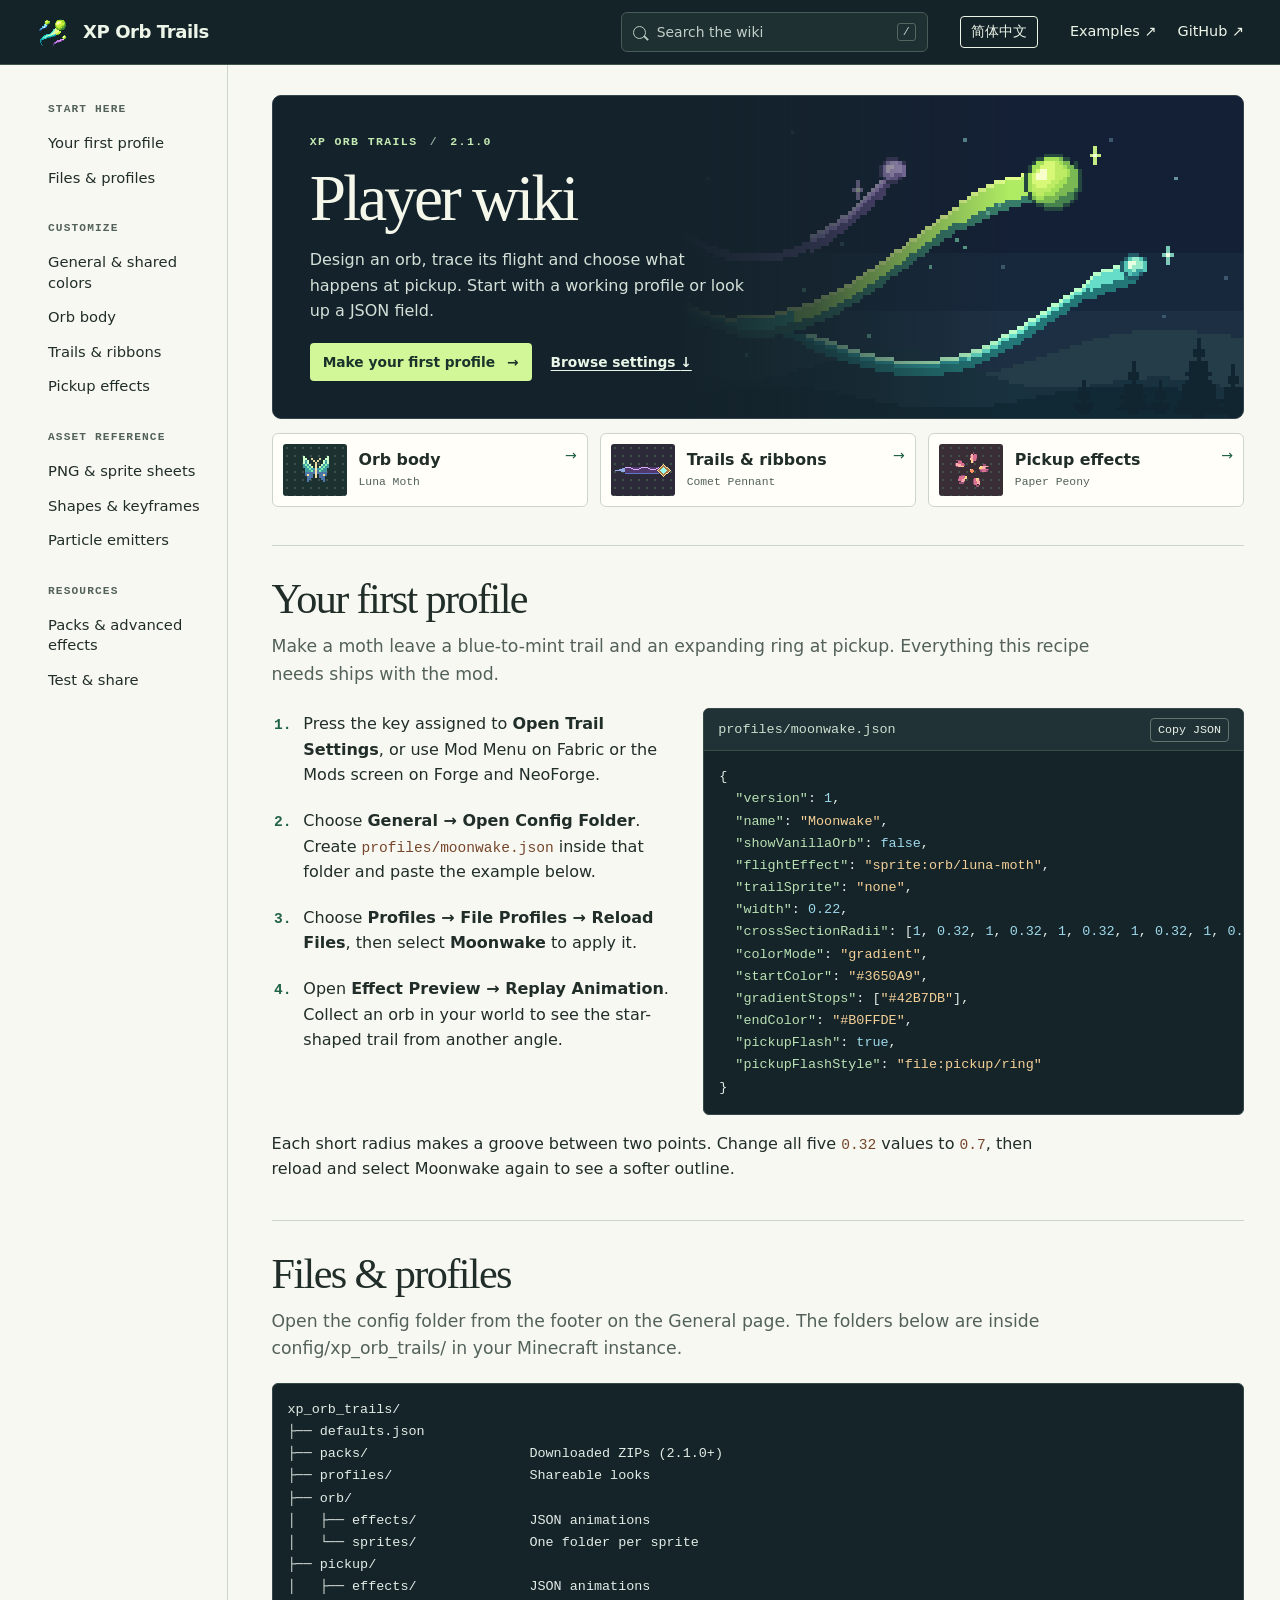
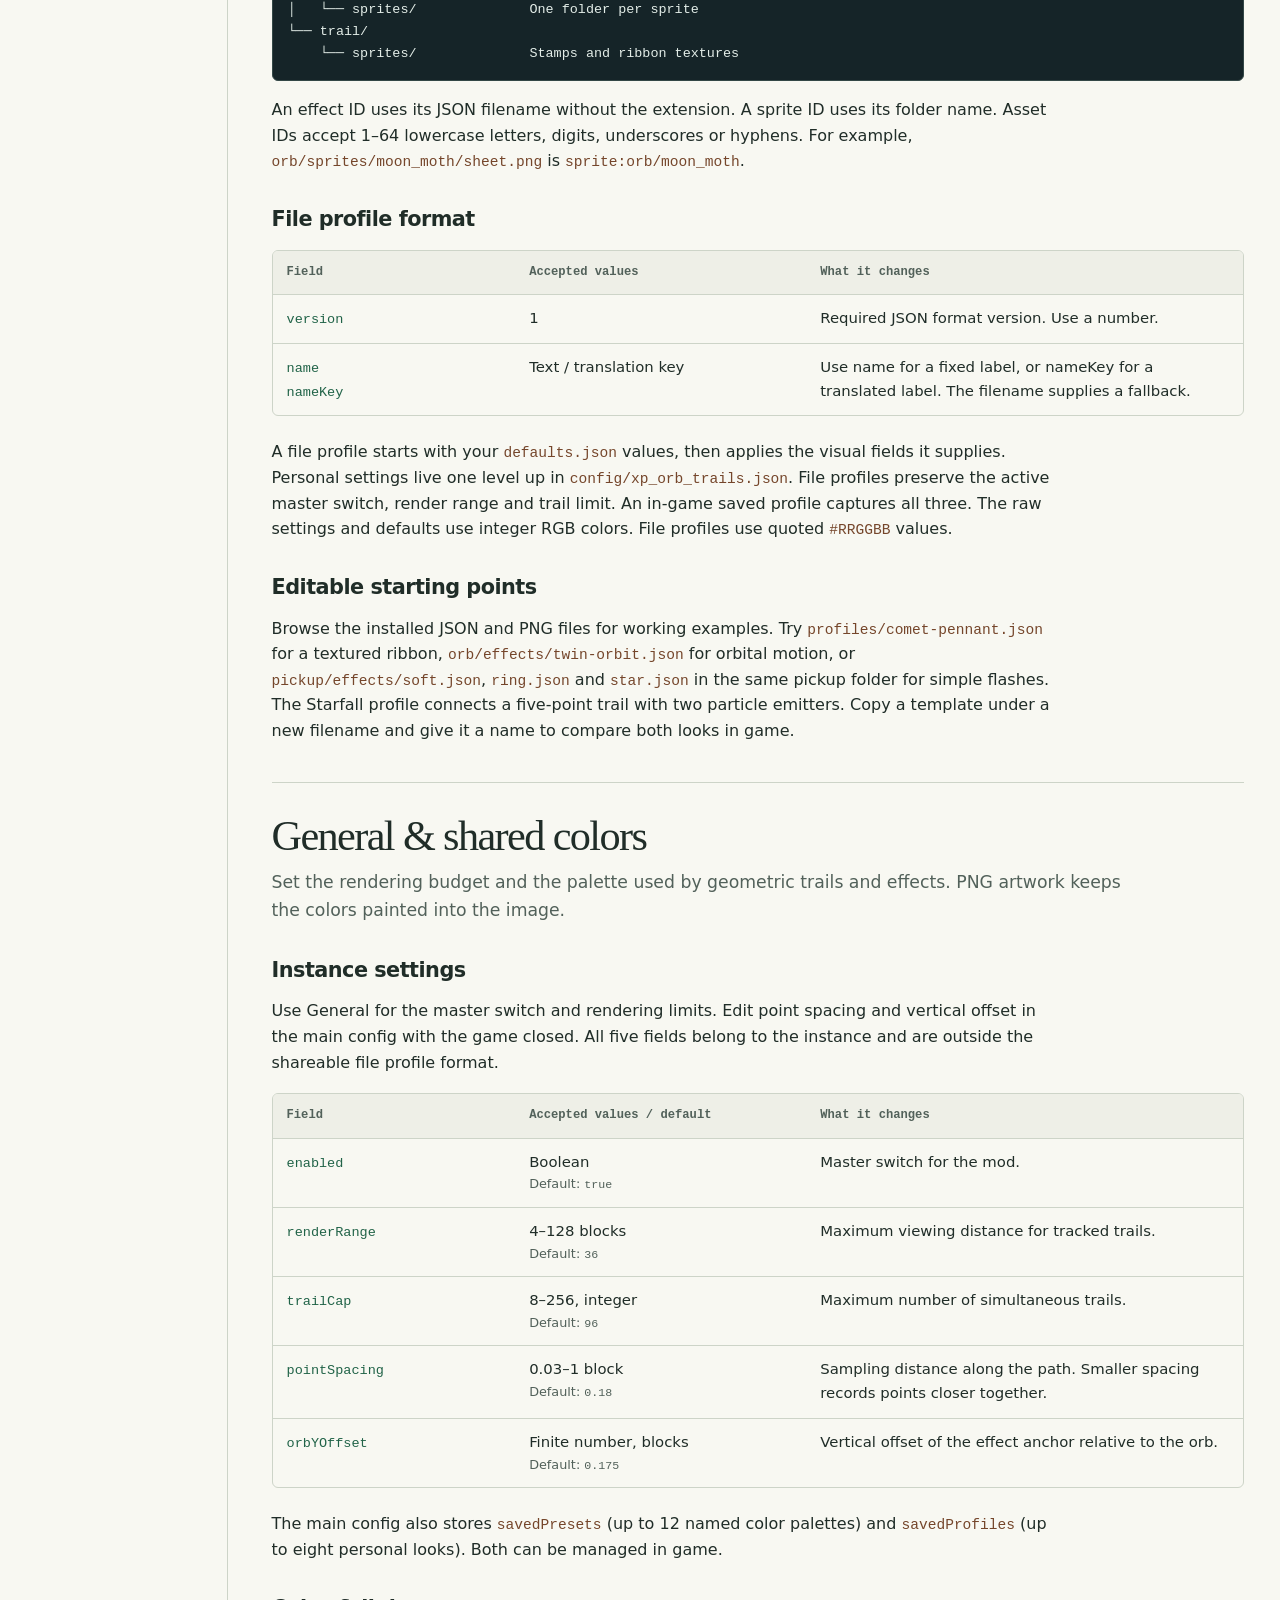
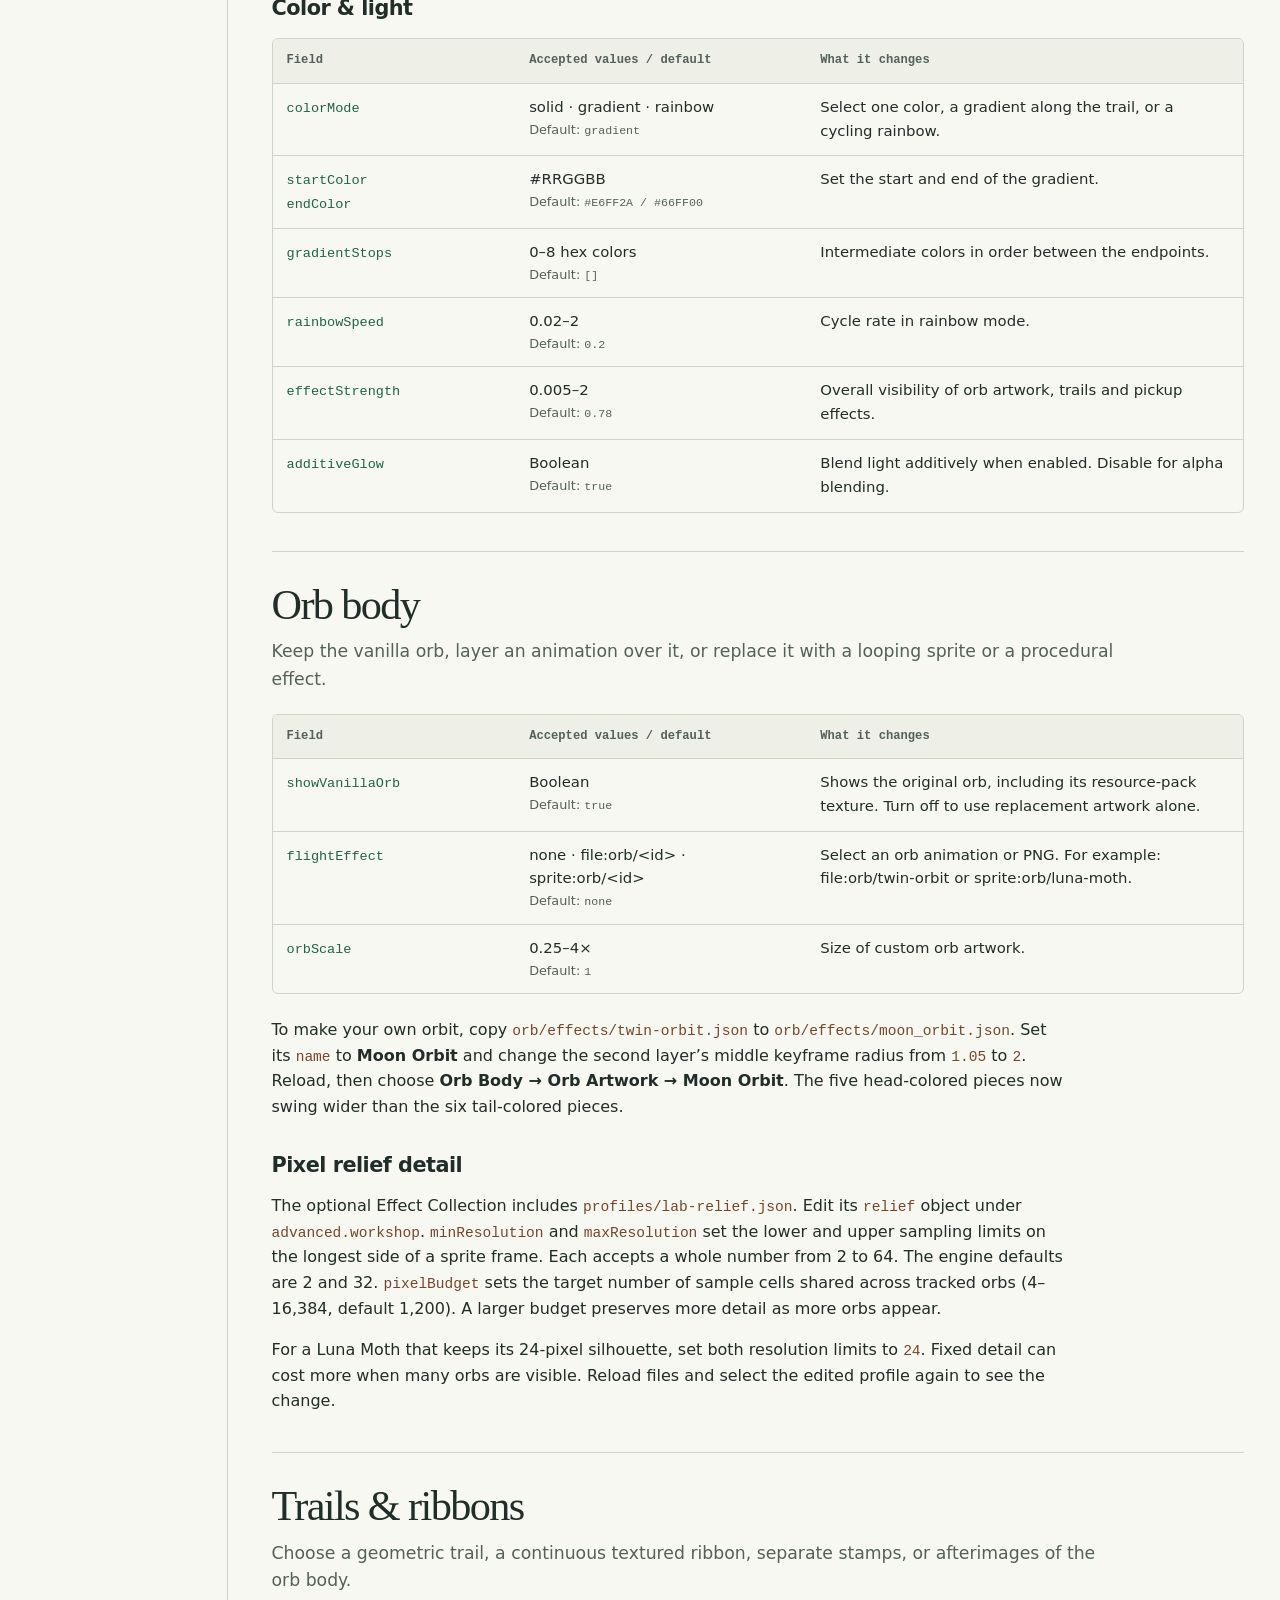
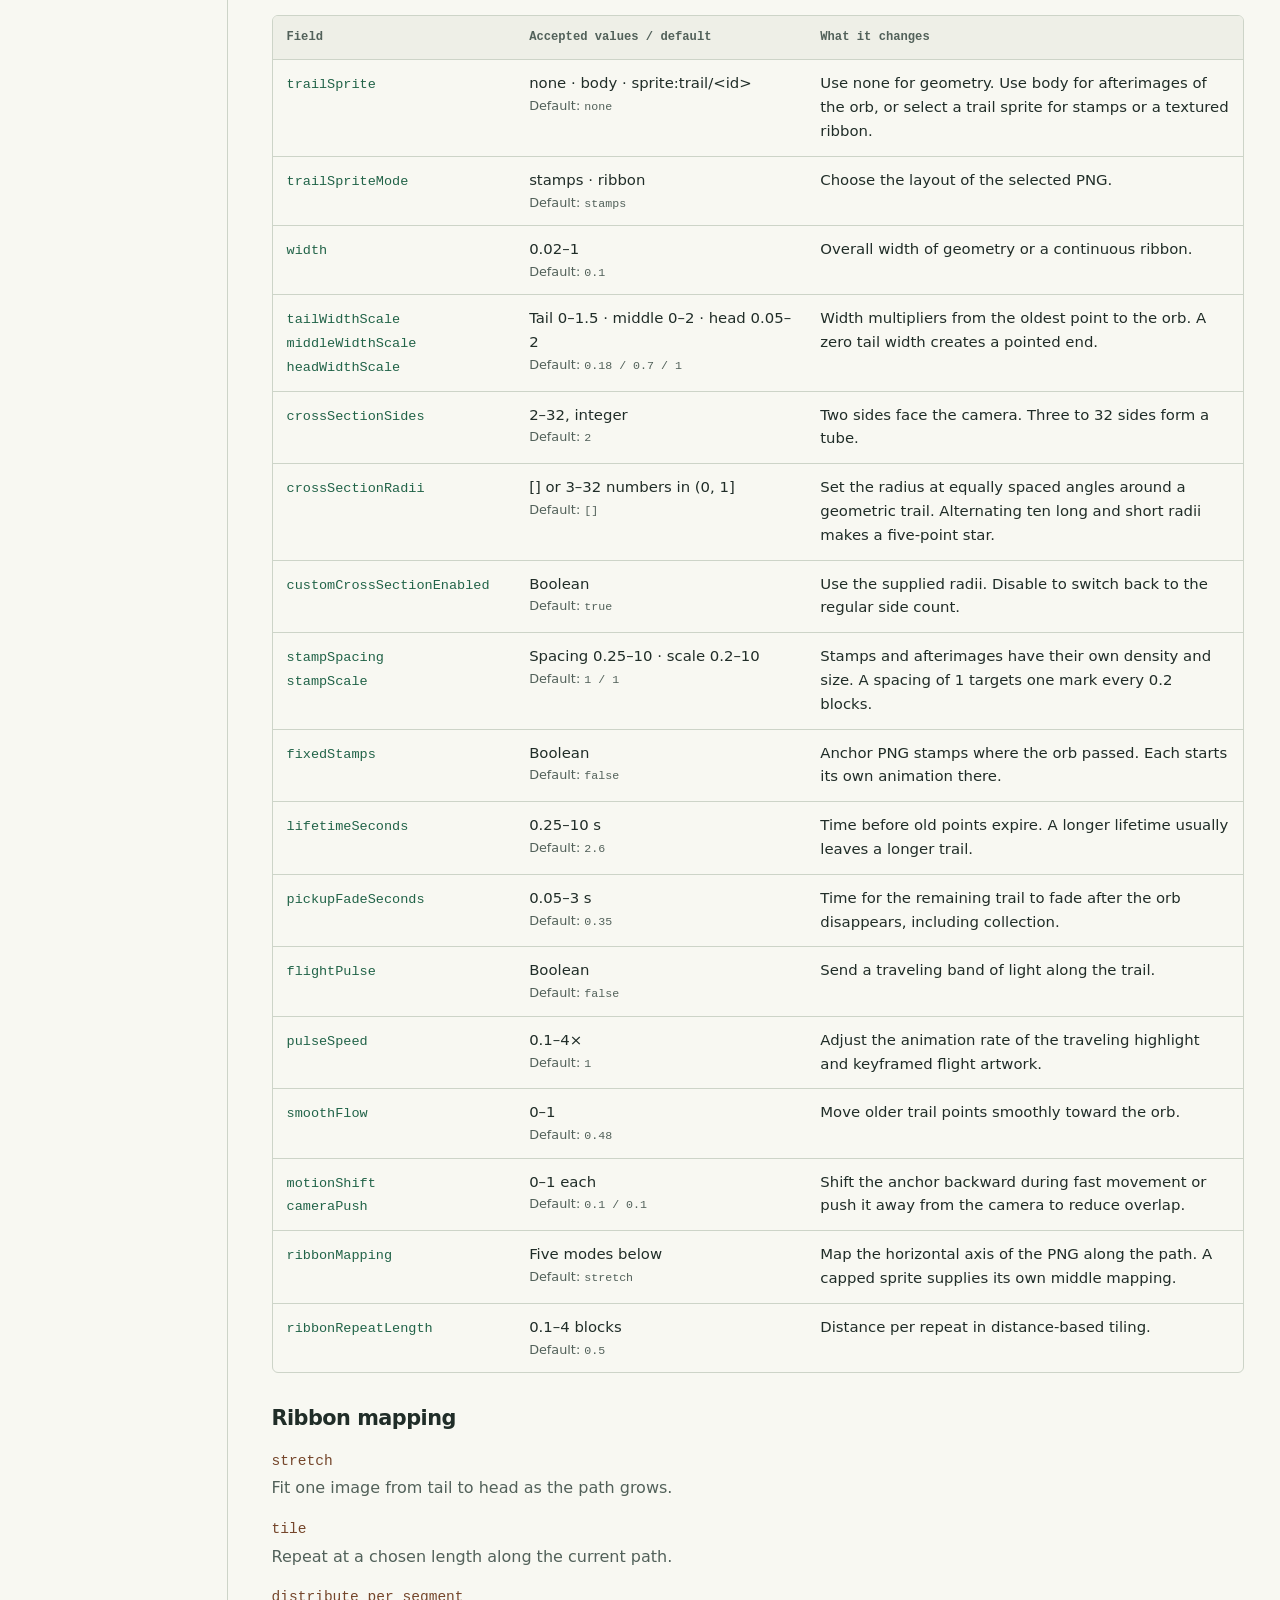
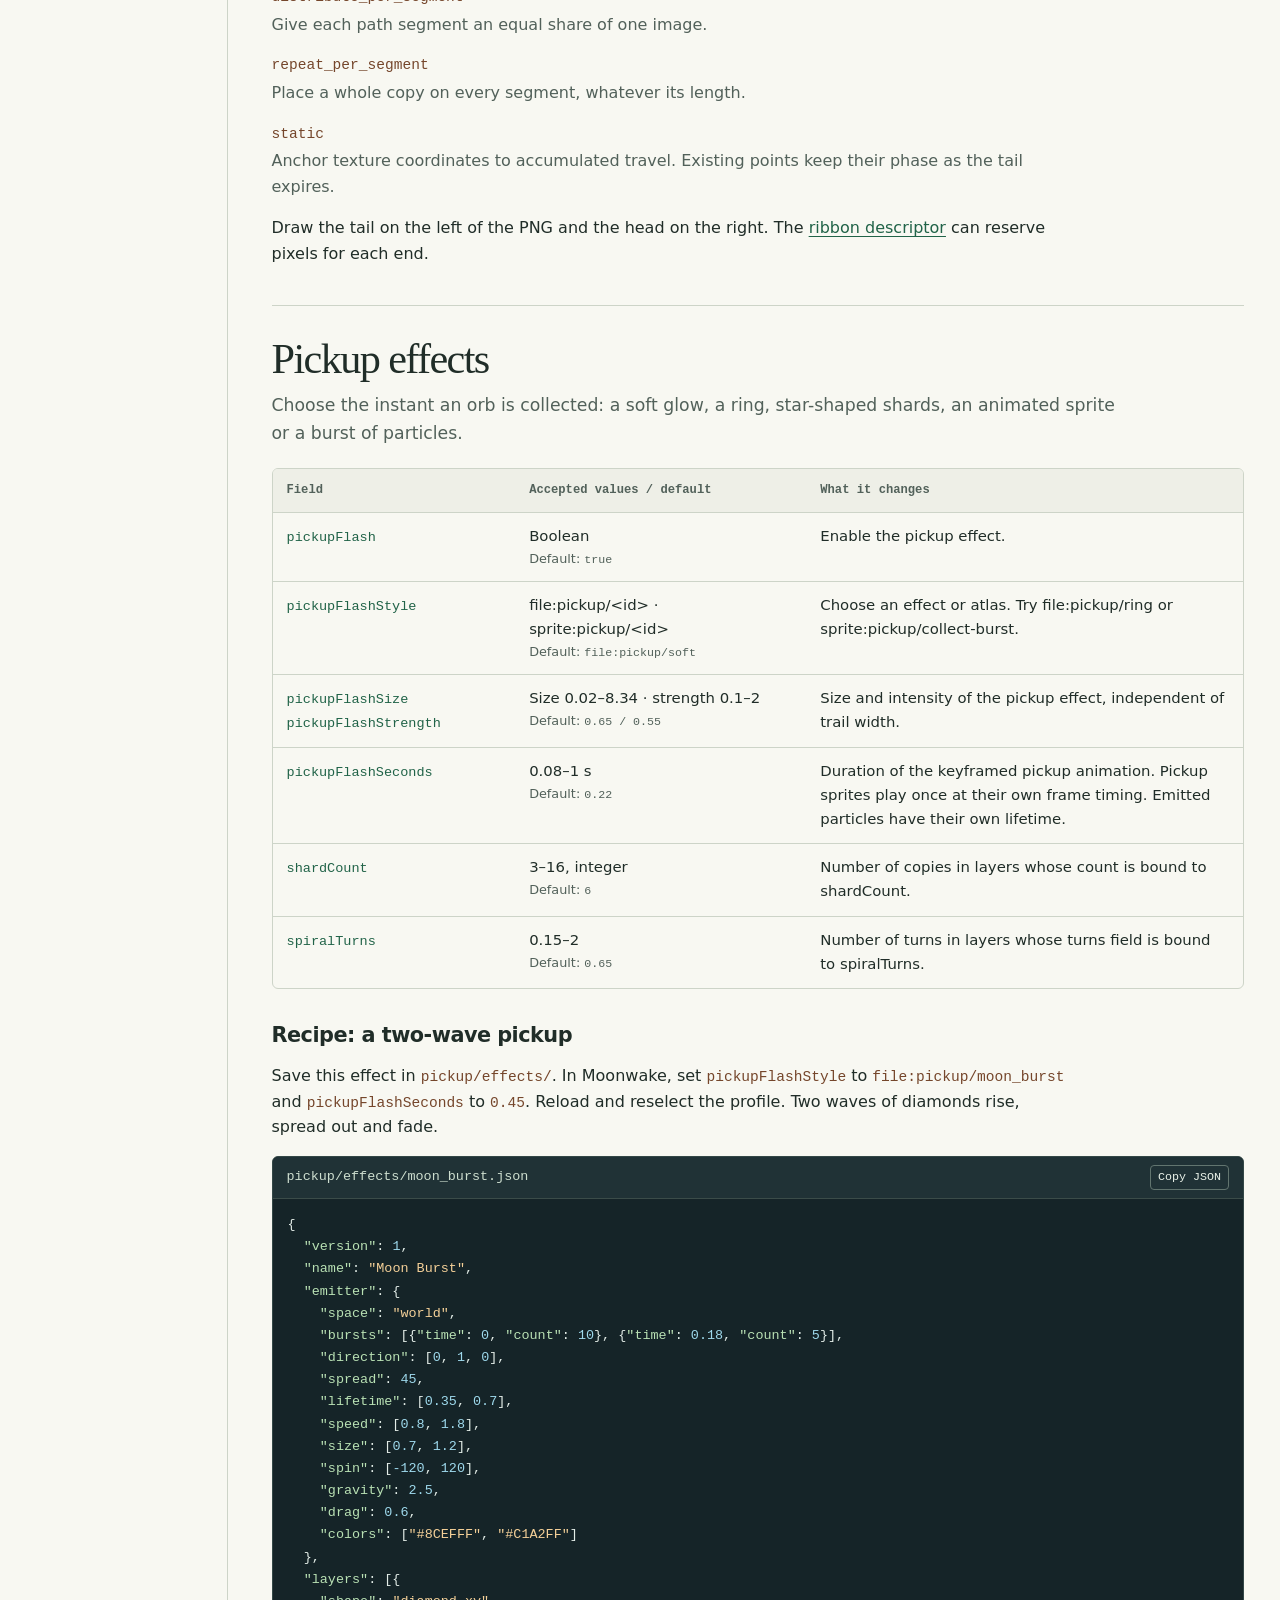
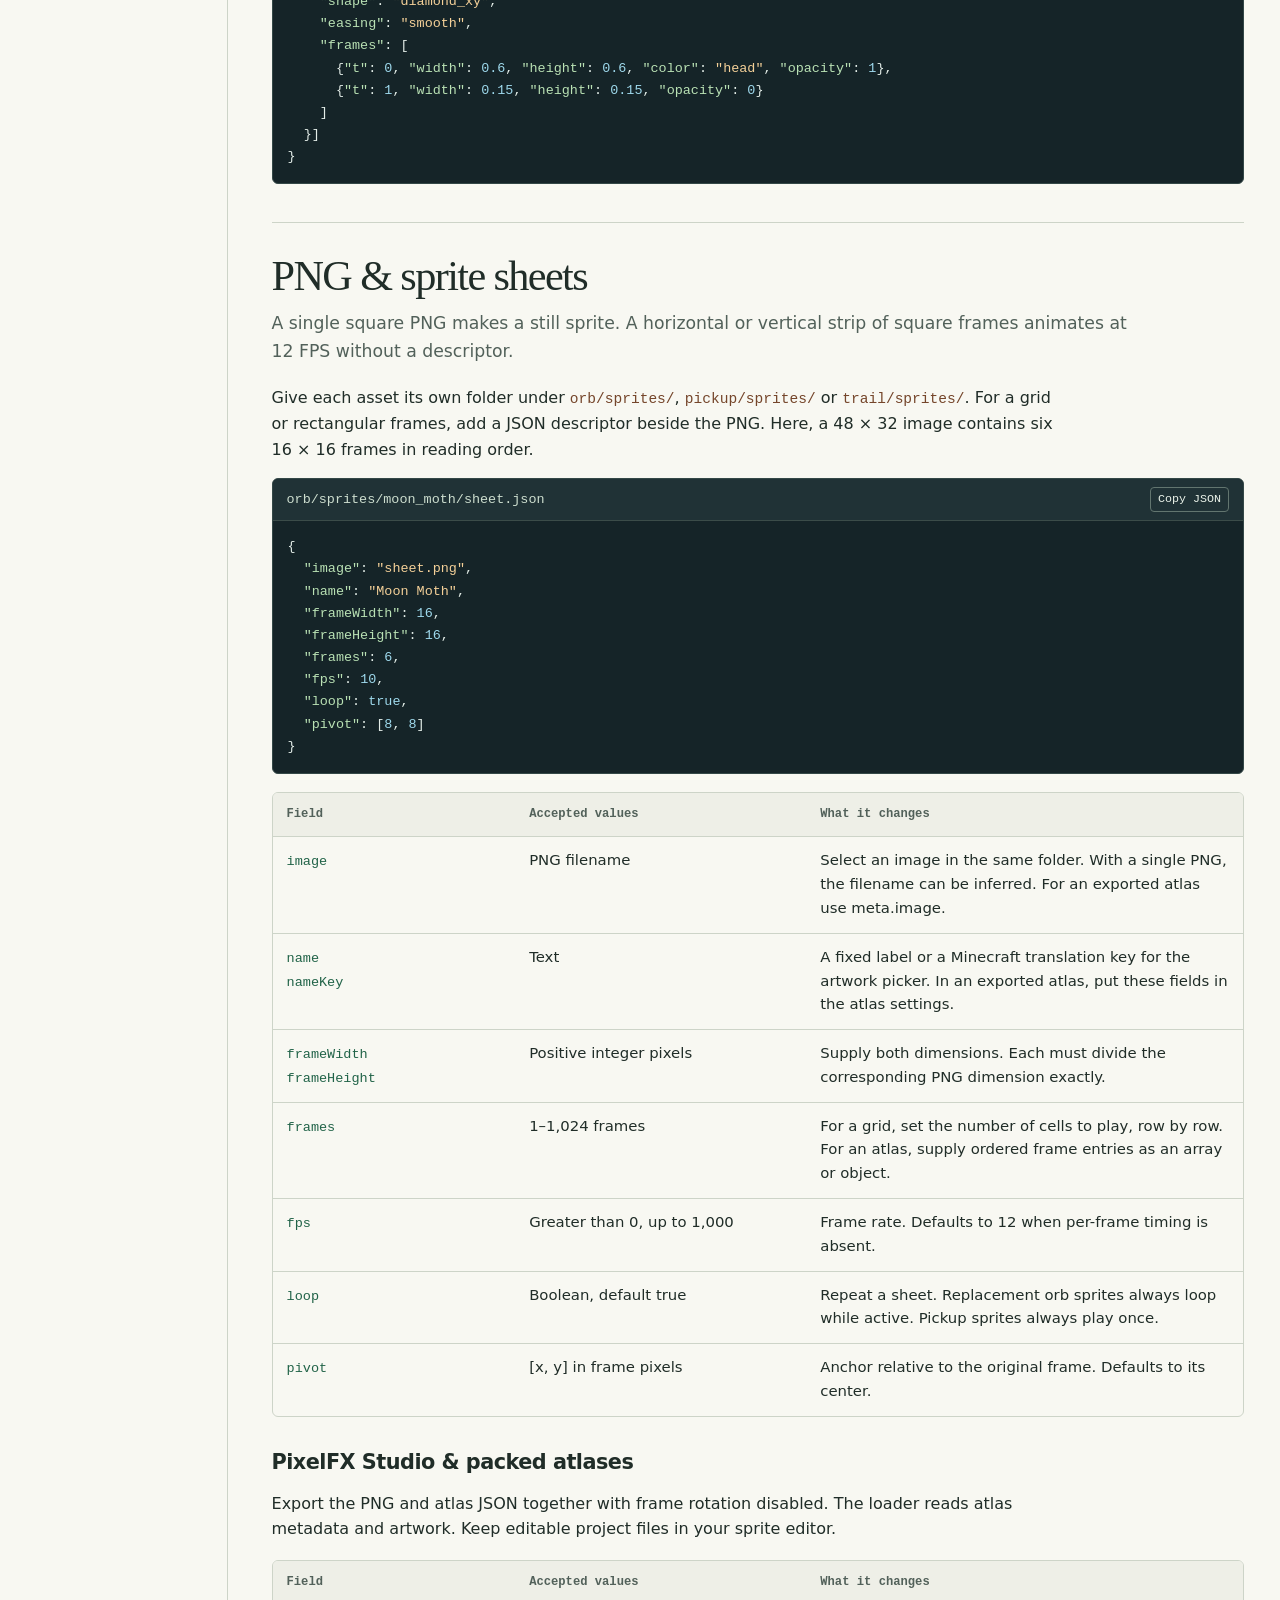
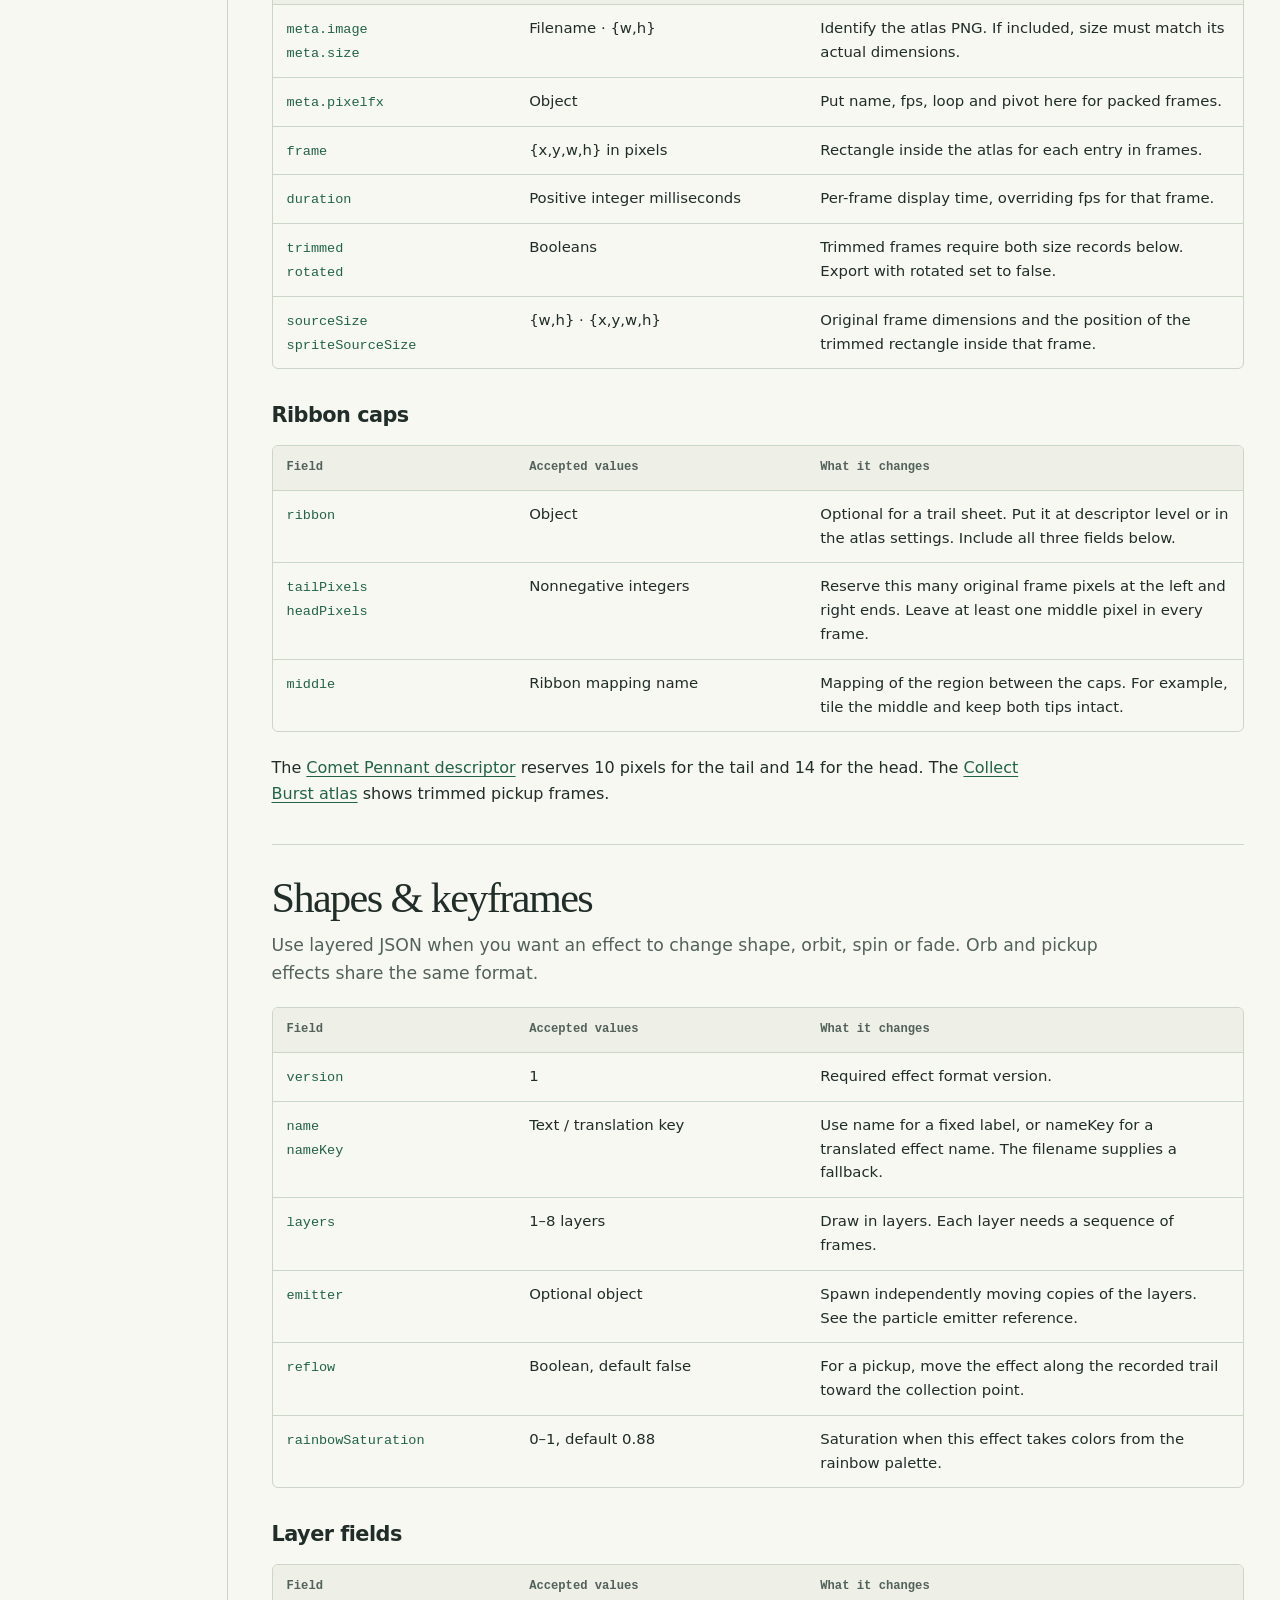
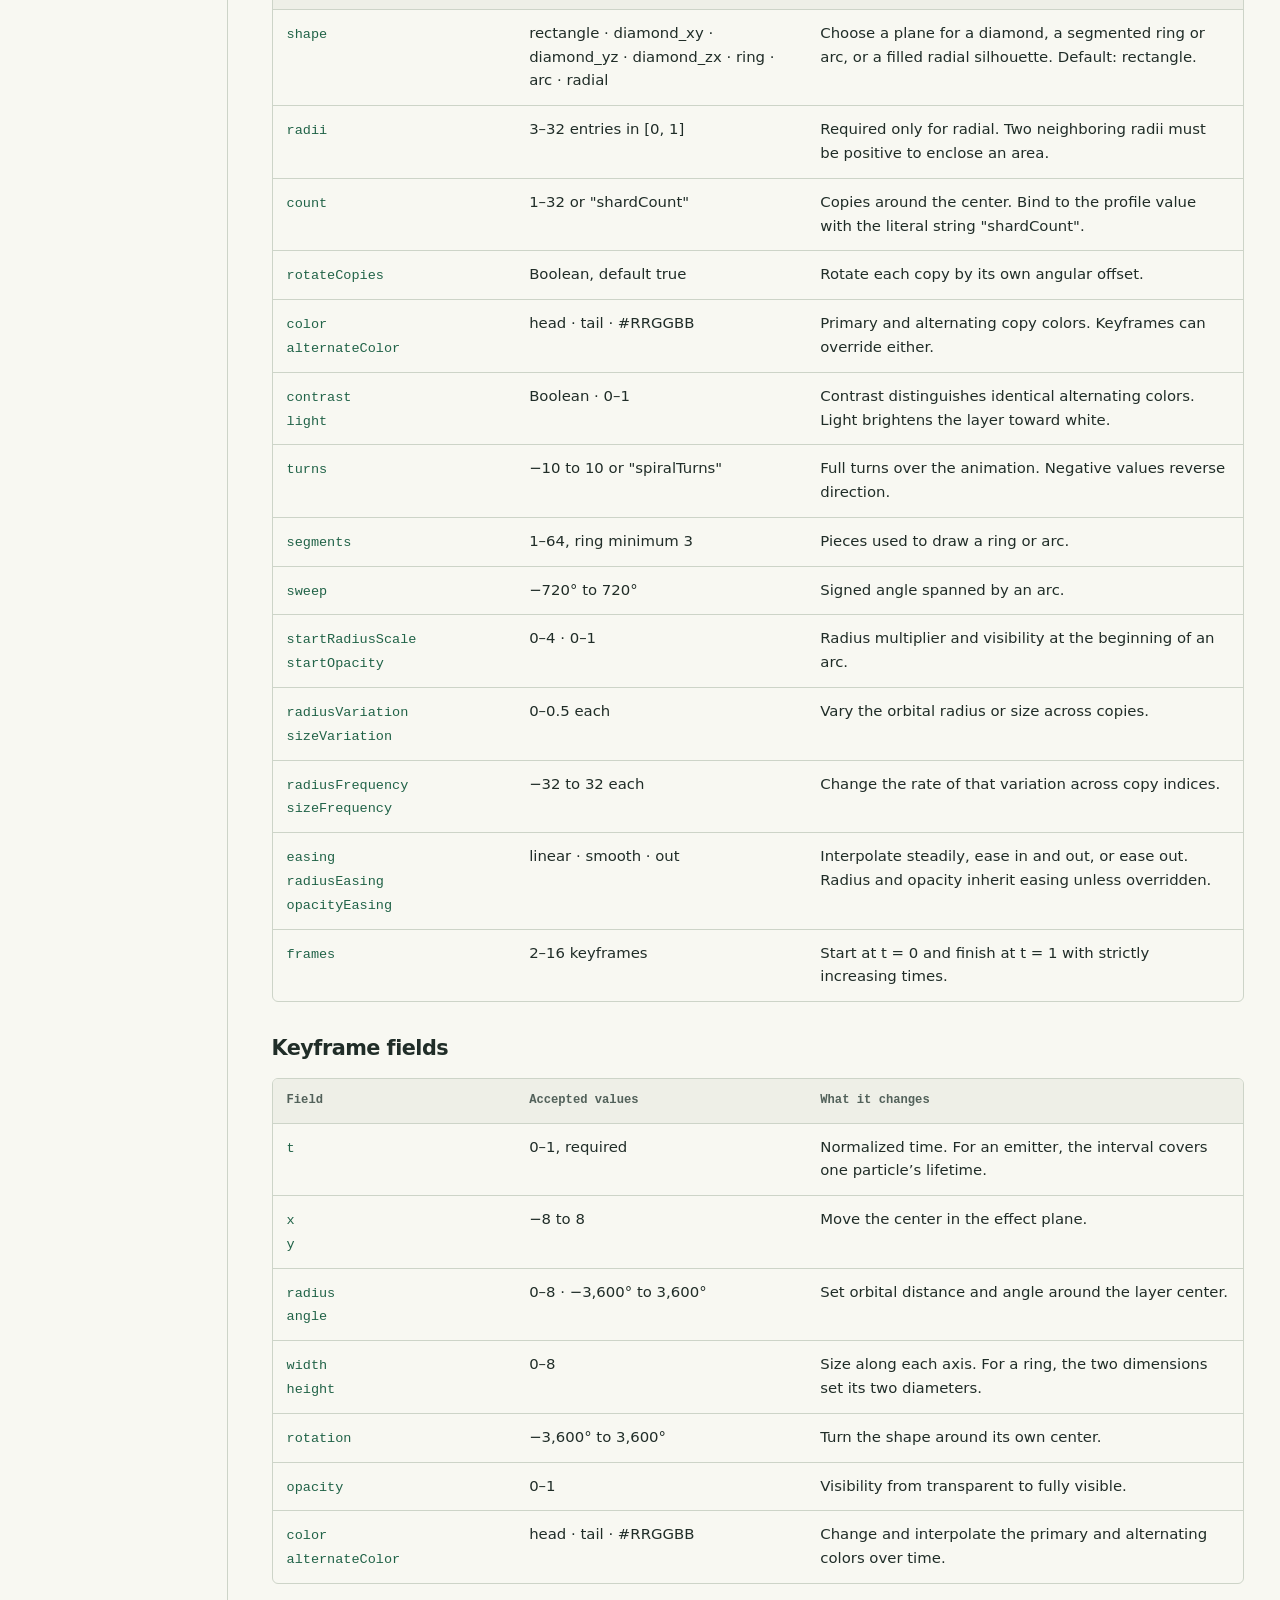
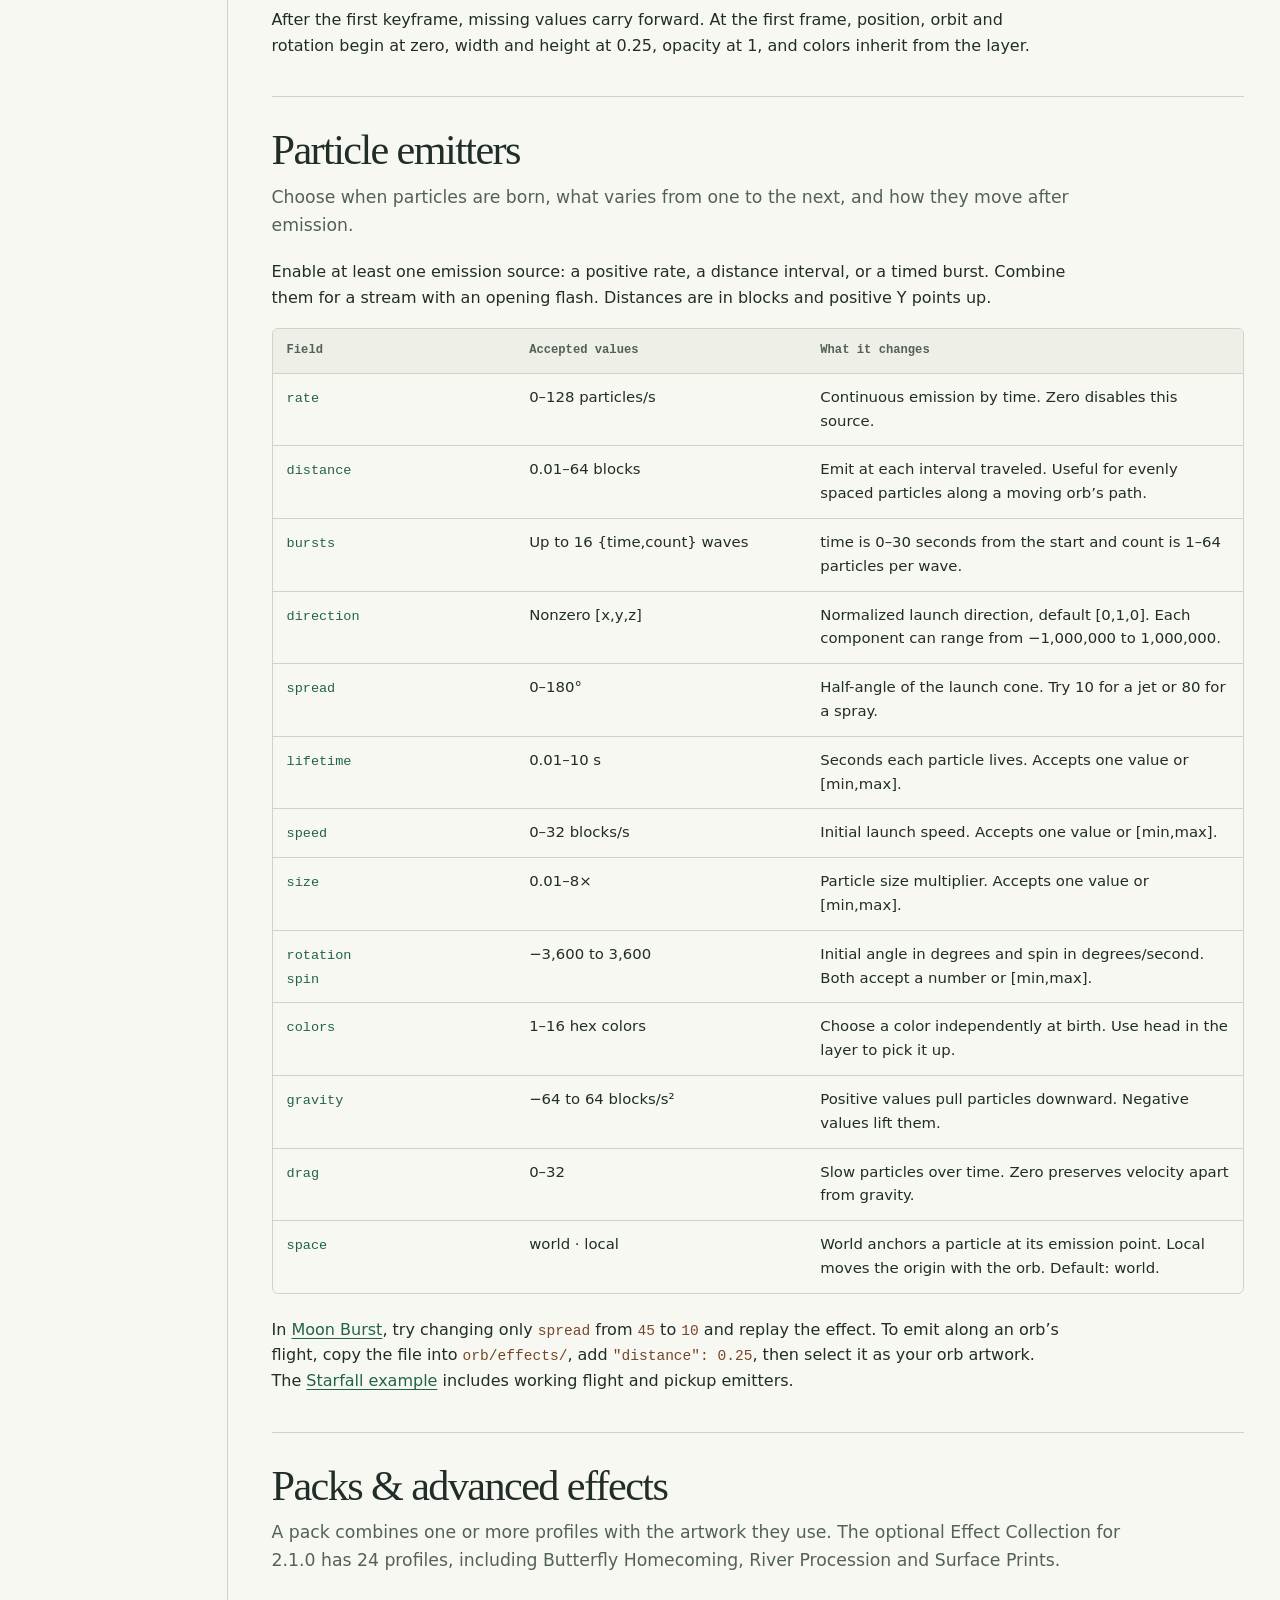
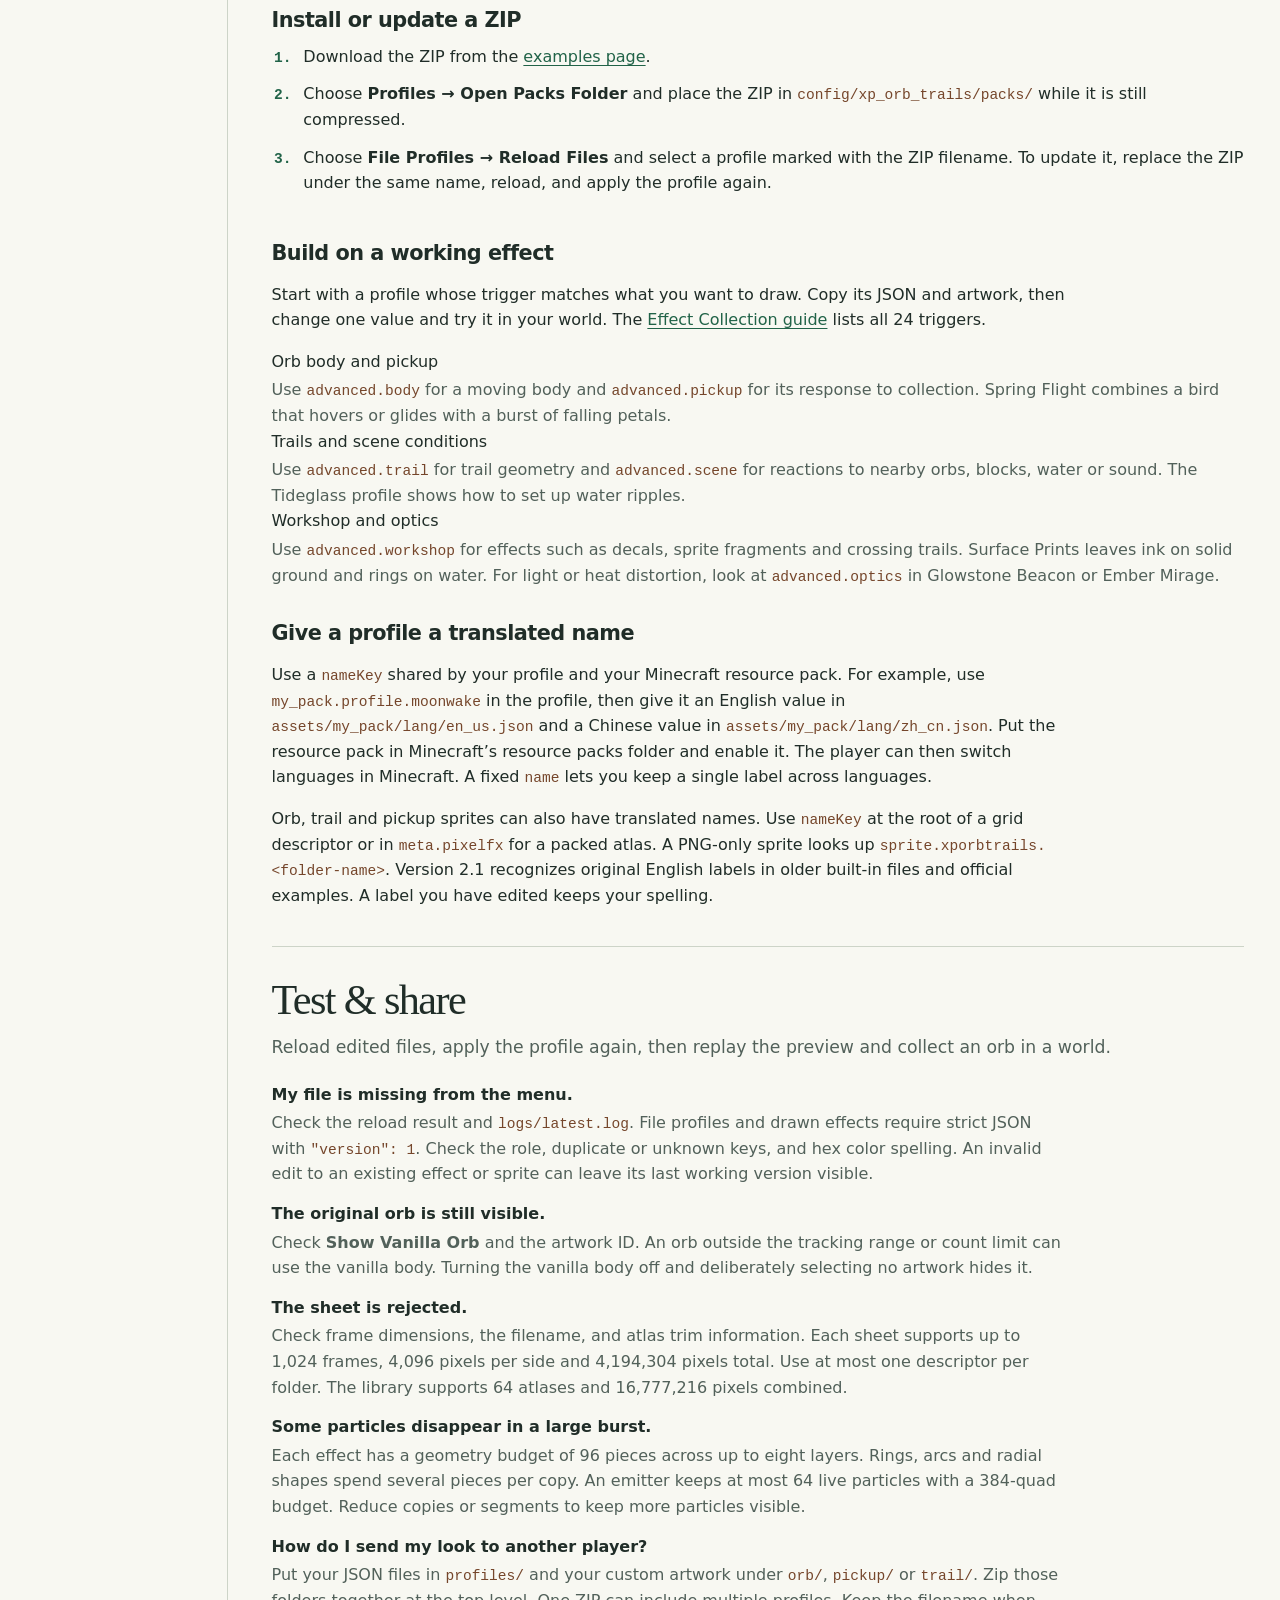
==== commit 6c00adf4: "Release XP Orb Trails 2.1.0 for Minecraft 26.3" ====
--- a/docs/wiki/index.html
+++ b/docs/wiki/index.html
@@ -3,7 +3,7 @@
 <head>
   <meta charset="utf-8">
   <meta name="viewport" content="width=device-width, initial-scale=1">
-  <meta name="description" content="Build custom XP orb bodies, trails and pickup effects. Look up profile, sprite sheet and particle emitter parameters for XP Orb Trails 2.0.0.">
+  <meta name="description" content="Build custom XP orb bodies, trails and pickup effects. Look up profile, sprite sheet and particle emitter parameters for XP Orb Trails 2.1.0.">
   <title>Player Wiki · XP Orb Trails</title>
   <link rel="icon" href="art/orb-icon.png" type="image/png">
   <link rel="stylesheet" href="wiki.css">
@@ -18,6 +18,7 @@
       <label class="sr-only" for="find">Search the wiki</label>
       <div class="search-box"><span class="lens" aria-hidden="true"></span><input id="find" type="search" placeholder="Search the wiki" autocomplete="off" aria-keyshortcuts="/"><kbd aria-hidden="true">/</kbd></div>
     </div>
+    <a class="language-link" href="zh-cn.html" hreflang="zh-CN" lang="zh-CN">简体中文</a>
     <div class="out-links"><a href="https://github.com/GoldenEggOVO/xp_orb_trails/tree/26.3/examples">Examples ↗</a><a href="https://github.com/GoldenEggOVO/xp_orb_trails">GitHub ↗</a></div>
   </div>
 </header>
@@ -47,6 +48,7 @@
           </div>
           <div class="nav-group">
         <p>Resources</p>
+            <a href="#effect-packs">Packs &amp; advanced effects</a>
             <a href="#test-and-share-your-look">Test & share</a>
           </div>
           <div class="mobile-links"><a href="https://github.com/GoldenEggOVO/xp_orb_trails/tree/26.3/examples">Examples ↗</a><a href="https://github.com/GoldenEggOVO/xp_orb_trails">GitHub ↗</a></div>
@@ -58,7 +60,7 @@
     <div id="reading">
       <div class="hero">
         <div class="hero-copy">
-        <p class="version">XP ORB TRAILS <span>/</span> 2.0.0</p>
+        <p class="version">XP ORB TRAILS <span>/</span> 2.1.0</p>
           <h1>Player wiki</h1>
           <p>Design an orb, trace its flight and choose what happens at pickup. Start with a working profile or look up a JSON field.</p>
           <div class="hero-actions">
@@ -77,7 +79,7 @@
         <h2 id="title-make-your-first-file-profile">Your first profile</h2>
         <p class="intro">Make a moth leave a blue-to-mint trail and an expanding ring at pickup. Everything this recipe needs ships with the mod.</p>
         <div class="recipe">
-        <ol class="steps"><li>Press the key assigned to <strong>Open Trail Settings</strong>, or use Mod Menu on Fabric or the Mods screen on Forge and NeoForge.</li><li>Choose <strong>Profiles → Open Config Folder</strong>. Create <code>profiles/moonwake.json</code> inside that folder and paste the example below.</li><li>Choose <strong>Profiles → File Profiles → Reload Files</strong>, then select <strong>Moonwake</strong> to apply it.</li><li>Open <strong>Effect Preview → Replay Animation</strong>. Collect an orb in your world to see the star-shaped trail from another angle.</li></ol>
+        <ol class="steps"><li>Press the key assigned to <strong>Open Trail Settings</strong>, or use Mod Menu on Fabric or the Mods screen on Forge and NeoForge.</li><li>Choose <strong>General → Open Config Folder</strong>. Create <code>profiles/moonwake.json</code> inside that folder and paste the example below.</li><li>Choose <strong>Profiles → File Profiles → Reload Files</strong>, then select <strong>Moonwake</strong> to apply it.</li><li>Open <strong>Effect Preview → Replay Animation</strong>. Collect an orb in your world to see the star-shaped trail from another angle.</li></ol>
         <figure class="sample"><figcaption>profiles/moonwake.json</figcaption>
 <pre><code>{
   "version": 1,
@@ -99,9 +101,10 @@
       </section>
       <section class="chapter" id="where-your-files-go" aria-labelledby="title-where-your-files-go">
         <h2 id="title-where-your-files-go">Files &amp; profiles</h2>
-        <p class="intro">Open the config folder from the Profiles page. The folders below are inside config/xp_orb_trails/ in your Minecraft instance.</p>
+        <p class="intro">Open the config folder from the footer on the General page. The folders below are inside config/xp_orb_trails/ in your Minecraft instance.</p>
         <pre class="tree"><code>xp_orb_trails/
 ├── defaults.json
+├── packs/                    Downloaded ZIPs (2.1.0+)
 ├── profiles/                 Shareable looks
 ├── orb/
 │   ├── effects/              JSON animations
@@ -117,7 +120,7 @@
         <thead><tr><th scope="col">Field</th><th scope="col">Accepted values</th><th scope="col">What it changes</th></tr></thead>
         <tbody>
 <tr id="profile-version"><th scope="row"><code>version</code></th><td>1</td><td>Required JSON format version. Use a number.</td></tr>
-<tr id="profile-name"><th scope="row"><code>name</code><br><code>nameKey</code></th><td>Text / translation key</td><td>The filename supplies a fallback label. An explicit name takes priority over nameKey.</td></tr>
+<tr id="profile-name"><th scope="row"><code>name</code><br><code>nameKey</code></th><td>Text / translation key</td><td>Use name for a fixed label, or nameKey for a translated label. The filename supplies a fallback.</td></tr>
 </tbody></table></div>
         <p>A file profile starts with your <code>defaults.json</code> values, then applies the visual fields it supplies. Personal settings live one level up in <code>config/xp_orb_trails.json</code>. File profiles preserve the active master switch, render range and trail limit. An in-game saved profile captures all three. The raw settings and defaults use integer RGB colors. File profiles use quoted <code>#RRGGBB</code> values.</p>
         <h3 id="editable-templates">Editable starting points</h3>
@@ -161,6 +164,9 @@
 <tr id="orb-orbScale"><th scope="row"><code>orbScale</code></th><td>0.25–4×<small>Default: <code>1</code></small></td><td>Size of custom orb artwork.</td></tr>
 </tbody></table></div>
         <p>To make your own orbit, copy <code>orb/effects/twin-orbit.json</code> to <code>orb/effects/moon_orbit.json</code>. Set its <code>name</code> to <strong>Moon Orbit</strong> and change the second layer’s middle keyframe radius from <code>1.05</code> to <code>2</code>. Reload, then choose <strong>Orb Body → Orb Artwork → Moon Orbit</strong>. The five head-colored pieces now swing wider than the six tail-colored pieces.</p>
+        <h3 id="pixel-relief">Pixel relief detail</h3>
+        <p>The optional Effect Collection includes <code>profiles/lab-relief.json</code>. Edit its <code>relief</code> object under <code>advanced.workshop</code>. <code>minResolution</code> and <code>maxResolution</code> set the lower and upper sampling limits on the longest side of a sprite frame. Each accepts a whole number from 2 to 64. The engine defaults are 2 and 32. <code>pixelBudget</code> sets the target number of sample cells shared across tracked orbs (4–16,384, default 1,200). A larger budget preserves more detail as more orbs appear.</p>
+        <p>For a Luna Moth that keeps its 24-pixel silhouette, set both resolution limits to <code>24</code>. Fixed detail can cost more when many orbs are visible. Reload files and select the edited profile again to see the change.</p>
       </section>
       <section class="chapter" id="choose-how-a-trail-is-drawn" aria-labelledby="title-choose-how-a-trail-is-drawn">
         <h2 id="title-choose-how-a-trail-is-drawn">Trails &amp; ribbons</h2>
@@ -188,11 +194,11 @@
 </tbody></table></div>
         <h3 id="map-a-texture-along-the-ribbon">Ribbon mapping</h3>
         <dl class="modes">
-        <dt><code>stretch</code></dt><dd>Fit one image from tail to head as the path grows.</dd>
-        <dt><code>tile</code></dt><dd>Repeat at a chosen length along the current path.</dd>
-        <dt><code>distribute_per_segment</code></dt><dd>Give each path segment an equal share of one image.</dd>
-        <dt><code>repeat_per_segment</code></dt><dd>Place a whole copy on every segment, whatever its length.</dd>
-        <dt><code>static</code></dt><dd>Anchor texture coordinates to accumulated travel. Existing points keep their phase as the tail expires.</dd></dl>
+        <dt id="topic-stretch"><code>stretch</code></dt><dd>Fit one image from tail to head as the path grows.</dd>
+        <dt id="topic-tile"><code>tile</code></dt><dd>Repeat at a chosen length along the current path.</dd>
+        <dt id="topic-distribute-per-segment"><code>distribute_per_segment</code></dt><dd>Give each path segment an equal share of one image.</dd>
+        <dt id="topic-repeat-per-segment"><code>repeat_per_segment</code></dt><dd>Place a whole copy on every segment, whatever its length.</dd>
+        <dt id="topic-static"><code>static</code></dt><dd>Anchor texture coordinates to accumulated travel. Existing points keep their phase as the tail expires.</dd></dl>
         <p>Draw the tail on the left of the PNG and the head on the right. The <a href="#sprite-ribbon">ribbon descriptor</a> can reserve pixels for each end.</p>
       </section>
       <section class="chapter" id="write-a-pickup-effect" aria-labelledby="title-write-a-pickup-effect">
@@ -256,7 +262,7 @@
         <thead><tr><th scope="col">Field</th><th scope="col">Accepted values</th><th scope="col">What it changes</th></tr></thead>
         <tbody>
 <tr id="sprite-image"><th scope="row"><code>image</code></th><td>PNG filename</td><td>Select an image in the same folder. With a single PNG, the filename can be inferred. For an exported atlas use meta.image.</td></tr>
-<tr id="sprite-name"><th scope="row"><code>name</code></th><td>Text</td><td>Label in the artwork picker.</td></tr>
+<tr id="sprite-name"><th scope="row"><code>name</code><br><code>nameKey</code></th><td>Text</td><td>A fixed label or a Minecraft translation key for the artwork picker. In an exported atlas, put these fields in the atlas settings.</td></tr>
 <tr id="sprite-frameWidth"><th scope="row"><code>frameWidth</code><br><code>frameHeight</code></th><td>Positive integer pixels</td><td>Supply both dimensions. Each must divide the corresponding PNG dimension exactly.</td></tr>
 <tr id="sprite-frames"><th scope="row"><code>frames</code></th><td>1–1,024 frames</td><td>For a grid, set the number of cells to play, row by row. For an atlas, supply ordered frame entries as an array or object.</td></tr>
 <tr id="sprite-fps"><th scope="row"><code>fps</code></th><td>Greater than 0, up to 1,000</td><td>Frame rate. Defaults to 12 when per-frame timing is absent.</td></tr>
@@ -292,7 +298,7 @@
         <thead><tr><th scope="col">Field</th><th scope="col">Accepted values</th><th scope="col">What it changes</th></tr></thead>
         <tbody>
 <tr id="effect-version"><th scope="row"><code>version</code></th><td>1</td><td>Required effect format version.</td></tr>
-<tr id="effect-name"><th scope="row"><code>name</code><br><code>nameKey</code></th><td>Text / translation key</td><td>Display label or localization key. An explicit name wins. The filename supplies a fallback.</td></tr>
+<tr id="effect-name"><th scope="row"><code>name</code><br><code>nameKey</code></th><td>Text / translation key</td><td>Use name for a fixed label, or nameKey for a translated effect name. The filename supplies a fallback.</td></tr>
 <tr id="effect-layers"><th scope="row"><code>layers</code></th><td>1–8 layers</td><td>Draw in layers. Each layer needs a sequence of frames.</td></tr>
 <tr id="effect-emitter"><th scope="row"><code>emitter</code></th><td>Optional object</td><td>Spawn independently moving copies of the layers. See the particle emitter reference.</td></tr>
 <tr id="effect-reflow"><th scope="row"><code>reflow</code></th><td>Boolean, default false</td><td>For a pickup, move the effect along the recorded trail toward the collection point.</td></tr>
@@ -352,18 +358,33 @@
 <tr id="emitter-drag"><th scope="row"><code>drag</code></th><td>0–32</td><td>Slow particles over time. Zero preserves velocity apart from gravity.</td></tr>
 <tr id="emitter-space"><th scope="row"><code>space</code></th><td>world · local</td><td>World anchors a particle at its emission point. Local moves the origin with the orb. Default: world.</td></tr>
 </tbody></table></div>
-        <p>In <a href="#moon-burst">Moon Burst</a>, try changing only <code>spread</code> from <code>45</code> to <code>10</code> and replay the effect. To emit along an orb’s flight, copy the file into <code>orb/effects/</code>, add <code>"distance": 0.25</code>, then select it as your orb artwork. The <a href="https://github.com/GoldenEggOVO/xp_orb_trails/tree/26.3/examples/starfall/config/xp_orb_trails">Starfall example</a> includes working flight and pickup emitters.</p>
+        <p>In <a href="#moon-burst">Moon Burst</a>, try changing only <code>spread</code> from <code>45</code> to <code>10</code> and replay the effect. To emit along an orb’s flight, copy the file into <code>orb/effects/</code>, add <code>"distance": 0.25</code>, then select it as your orb artwork. The <a href="https://github.com/GoldenEggOVO/xp_orb_trails/tree/26.3/examples/2.0.0example/starfall/config/xp_orb_trails">Starfall example</a> includes working flight and pickup emitters.</p>
+      </section>
+      <section class="chapter" id="effect-packs" aria-labelledby="title-effect-packs">
+        <h2 id="title-effect-packs">Packs &amp; advanced effects</h2>
+        <p class="intro">A pack combines one or more profiles with the artwork they use. The optional Effect Collection for 2.1.0 has 24 profiles, including Butterfly Homecoming, River Procession and Surface Prints.</p>
+        <h3 id="install-a-pack">Install or update a ZIP</h3>
+        <ol class="steps"><li>Download the ZIP from the <a href="https://github.com/GoldenEggOVO/xp_orb_trails/tree/26.3/examples">examples page</a>.</li><li>Choose <strong>Profiles → Open Packs Folder</strong> and place the ZIP in <code>config/xp_orb_trails/packs/</code> while it is still compressed.</li><li>Choose <strong>File Profiles → Reload Files</strong> and select a profile marked with the ZIP filename. To update it, replace the ZIP under the same name, reload, and apply the profile again.</li></ol>
+        <h3 id="advanced-effects">Build on a working effect</h3>
+        <p>Start with a profile whose trigger matches what you want to draw. Copy its JSON and artwork, then change one value and try it in your world. The <a href="https://github.com/GoldenEggOVO/xp_orb_trails/tree/26.3/examples/2.1.0example">Effect Collection guide</a> lists all 24 triggers.</p>
+        <dl><dt id="topic-orb-body-and-pickup">Orb body and pickup</dt><dd>Use <code>advanced.body</code> for a moving body and <code>advanced.pickup</code> for its response to collection. Spring Flight combines a bird that hovers or glides with a burst of falling petals.</dd>
+        <dt id="topic-trails-and-scene-conditions">Trails and scene conditions</dt><dd>Use <code>advanced.trail</code> for trail geometry and <code>advanced.scene</code> for reactions to nearby orbs, blocks, water or sound. The Tideglass profile shows how to set up water ripples.</dd>
+        <dt id="topic-workshop-and-optics">Workshop and optics</dt><dd>Use <code>advanced.workshop</code> for effects such as decals, sprite fragments and crossing trails. Surface Prints leaves ink on solid ground and rings on water. For light or heat distortion, look at <code>advanced.optics</code> in Glowstone Beacon or Ember Mirage.</dd></dl>
+        <h3 id="localize-names">Give a profile a translated name</h3>
+        <p>Use a <code>nameKey</code> shared by your profile and your Minecraft resource pack. For example, use <code>my_pack.profile.moonwake</code> in the profile, then give it an English value in <code>assets/my_pack/lang/en_us.json</code> and a Chinese value in <code>assets/my_pack/lang/zh_cn.json</code>. Put the resource pack in Minecraft’s resource packs folder and enable it. The player can then switch languages in Minecraft. A fixed <code>name</code> lets you keep a single label across languages.</p>
+        <p>Orb, trail and pickup sprites can also have translated names. Use <code>nameKey</code> at the root of a grid descriptor or in <code>meta.pixelfx</code> for a packed atlas. A PNG-only sprite looks up <code>sprite.xporbtrails.&lt;folder-name&gt;</code>. Version 2.1 recognizes original English labels in older built-in files and official examples. A label you have edited keeps your spelling.</p>
       </section>
       <section class="chapter" id="test-and-share-your-look" aria-labelledby="title-test-and-share-your-look">
         <h2 id="title-test-and-share-your-look">Test &amp; share</h2>
         <p class="intro">Reload edited files, apply the profile again, then replay the preview and collect an orb in a world.</p>
         <dl class="help">
-        <dt>My file is missing from the menu.</dt><dd>Check the reload result and <code>logs/latest.log</code>. File profiles and drawn effects require strict JSON with <code>"version": 1</code>. Check the role, duplicate or unknown keys, and hex color spelling. An invalid edit to an existing effect or sprite can leave its last working version visible.</dd>
-        <dt>The original orb is still visible.</dt><dd>Check <strong>Show Vanilla Orb</strong> and the artwork ID. An orb outside the tracking range or count limit can use the vanilla body. Turning the vanilla body off and deliberately selecting no artwork hides it.</dd>
-        <dt>The sheet is rejected.</dt><dd>Check frame dimensions, the filename, and atlas trim information. Each sheet supports up to 1,024 frames, 4,096 pixels per side and 4,194,304 pixels total. Use at most one descriptor per folder. The library supports 64 atlases and 16,777,216 pixels combined.</dd>
-        <dt>Some particles disappear in a large burst.</dt><dd>Each effect has a geometry budget of 96 pieces across up to eight layers. Rings, arcs and radial shapes spend several pieces per copy. An emitter keeps at most 64 live particles with a 384-quad budget. Reduce copies or segments to keep more particles visible.</dd>
-        <dt>How do I send my look to another player?</dt><dd>Share the profile JSON and every asset it references. Preserve the <code>profiles/</code>, <code>orb/</code>, <code>pickup/</code> and <code>trail/</code> paths. Test the pack in a fresh instance, then have the recipient merge the folders into <code>config/xp_orb_trails/</code>, reload, and select the profile.</dd></dl>
-        <p><a href="https://github.com/GoldenEggOVO/xp_orb_trails/tree/26.3/examples">Browse example packs</a> · <a href="https://github.com/GoldenEggOVO/xp_orb_trails/raw/refs/heads/26.3/examples/sprite_sheet_examples.zip">Download four sprite profiles (.zip)</a></p>
+        <dt id="topic-my-file-is-missing-from-the-menu">My file is missing from the menu.</dt><dd>Check the reload result and <code>logs/latest.log</code>. File profiles and drawn effects require strict JSON with <code>"version": 1</code>. Check the role, duplicate or unknown keys, and hex color spelling. An invalid edit to an existing effect or sprite can leave its last working version visible.</dd>
+        <dt id="topic-the-original-orb-is-still-visible">The original orb is still visible.</dt><dd>Check <strong>Show Vanilla Orb</strong> and the artwork ID. An orb outside the tracking range or count limit can use the vanilla body. Turning the vanilla body off and deliberately selecting no artwork hides it.</dd>
+        <dt id="topic-the-sheet-is-rejected">The sheet is rejected.</dt><dd>Check frame dimensions, the filename, and atlas trim information. Each sheet supports up to 1,024 frames, 4,096 pixels per side and 4,194,304 pixels total. Use at most one descriptor per folder. The library supports 64 atlases and 16,777,216 pixels combined.</dd>
+        <dt id="topic-some-particles-disappear-in-a-large-burst">Some particles disappear in a large burst.</dt><dd>Each effect has a geometry budget of 96 pieces across up to eight layers. Rings, arcs and radial shapes spend several pieces per copy. An emitter keeps at most 64 live particles with a 384-quad budget. Reduce copies or segments to keep more particles visible.</dd>
+        <dt id="topic-how-do-i-send-my-look-to-another-player">How do I send my look to another player?</dt><dd>Put your JSON files in <code>profiles/</code> and your custom artwork under <code>orb/</code>, <code>pickup/</code> or <code>trail/</code>. Zip those folders together at the top level. One ZIP can include multiple profiles. Keep the filename when sharing an update.</dd>
+        <dt id="topic-how-do-i-use-a-zip-pack">How do I use a ZIP pack?</dt><dd>Choose <strong>Profiles → Open Packs Folder</strong> in the footer and put the ZIP there. Click <strong>Reload Files</strong> and select a profile labeled with the pack filename. Replace the ZIP to update it, or remove it to uninstall, then reload and select a profile.</dd></dl>
+        <p><a href="https://github.com/GoldenEggOVO/xp_orb_trails/tree/26.3/examples">Browse example packs</a> · <a href="https://github.com/GoldenEggOVO/xp_orb_trails/raw/refs/heads/26.3/examples/2.0.0example/sprite_sheet_examples.zip">Download four sprite profiles (.zip)</a></p>
       </section>
     </div>
     <section id="results" hidden aria-labelledby="results-title">
--- a/docs/wiki/wiki.css
+++ b/docs/wiki/wiki.css
@@ -58,6 +58,8 @@
 .search-box input::placeholder { color: #c1cfc8; }
 kbd { border: 1px solid #546660; padding: 0 5px; border-radius: 3px; font: .74rem/1.4 var(--mono); }
 .out-links, .mobile-links { display: flex; align-items: center; gap: 21px; font-size: .9rem; }
+.language-link { flex: 0 0 auto; padding: 4px 10px; border: 1px solid currentColor; border-radius: 4px; color: var(--lime); font-size: .85rem; }
+.language-link:hover { text-decoration: underline; }
 .out-links a:hover { color: var(--lime); }
 .layout { display: grid; grid-template-columns: clamp(180px, 15vw, 216px) minmax(0,1fr); gap: clamp(28px, 3.4vw, 55px); }
 aside { border-right: 1px solid var(--rule); }
@@ -201,3 +203,10 @@
   tbody th br { display: none; }
   tbody th code + br + code::before { content: " / "; }
 }
+
+@media (max-width: 460px) {
+  .top-inner { gap: 7px; }
+  .brand { font-size: .85rem; }
+  .language-link { padding: 3px 5px; }
+  .search { flex: 1; min-width: 0; }
+}
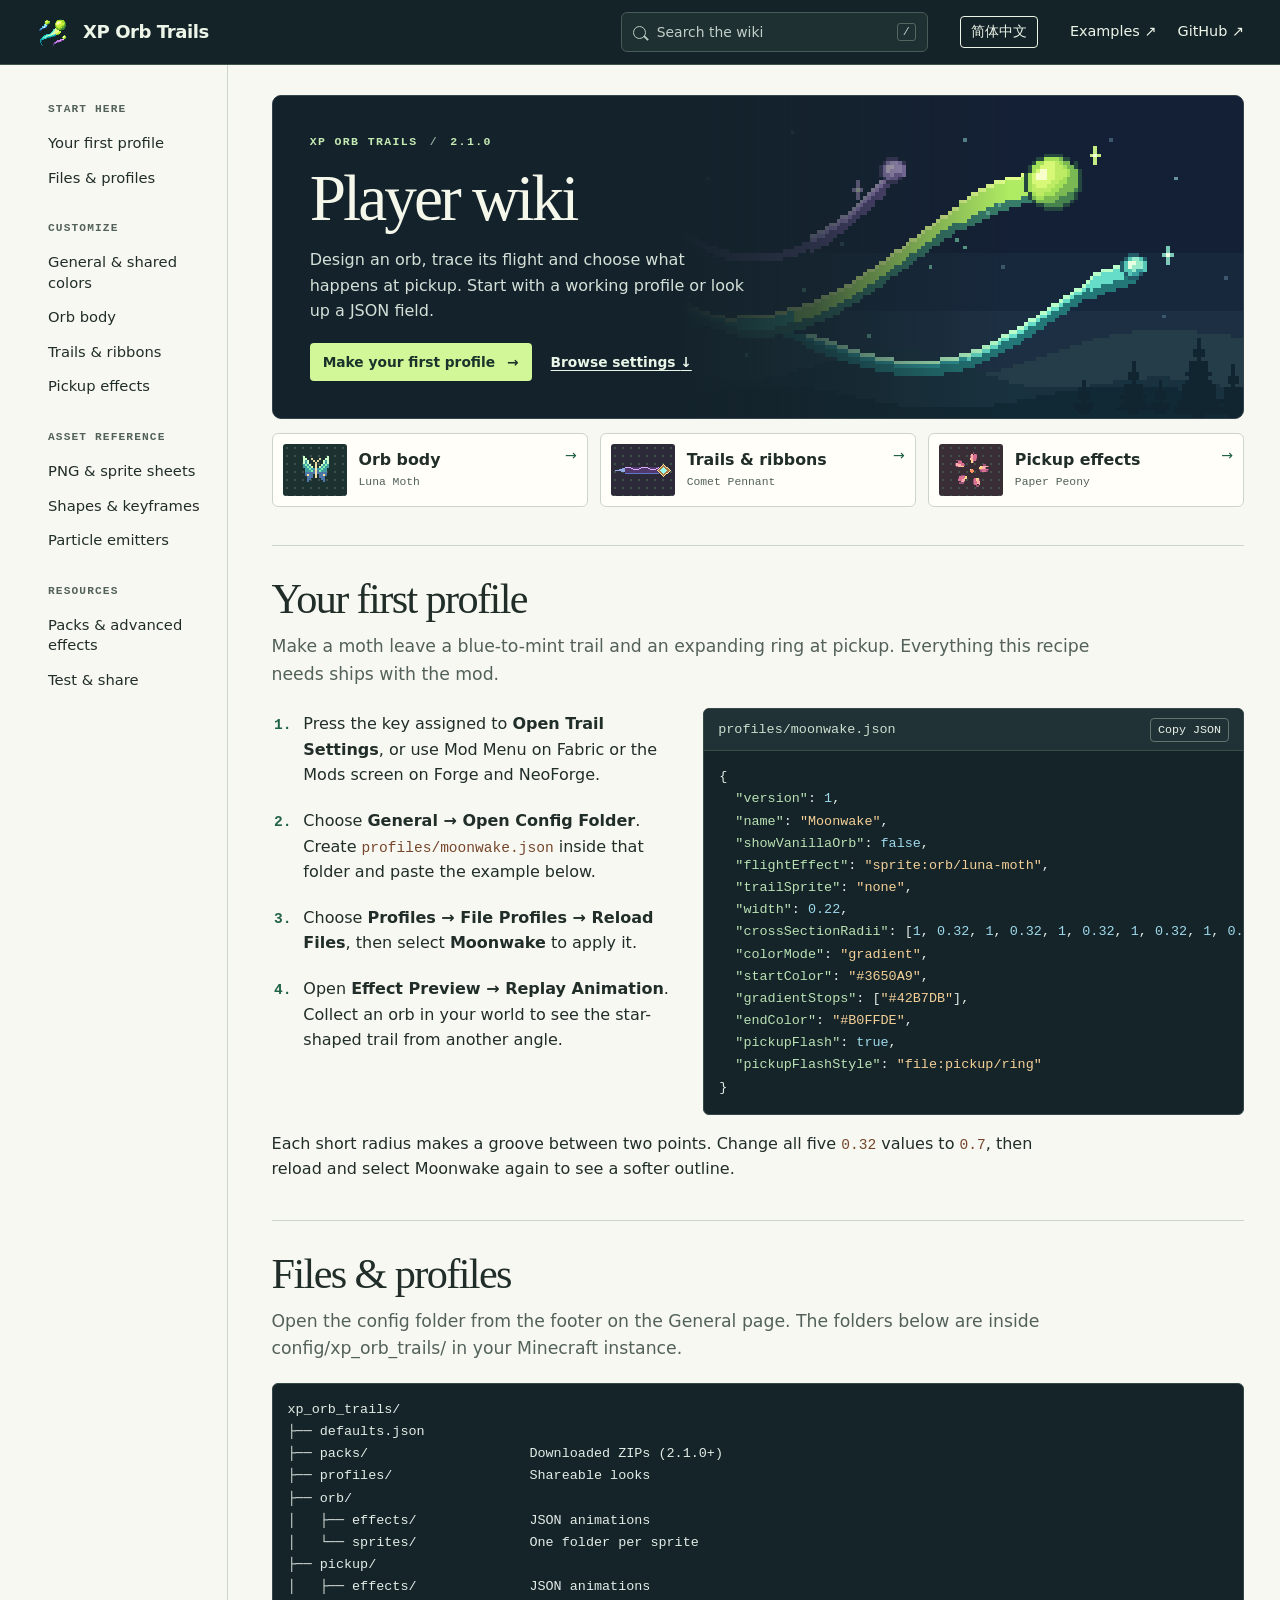
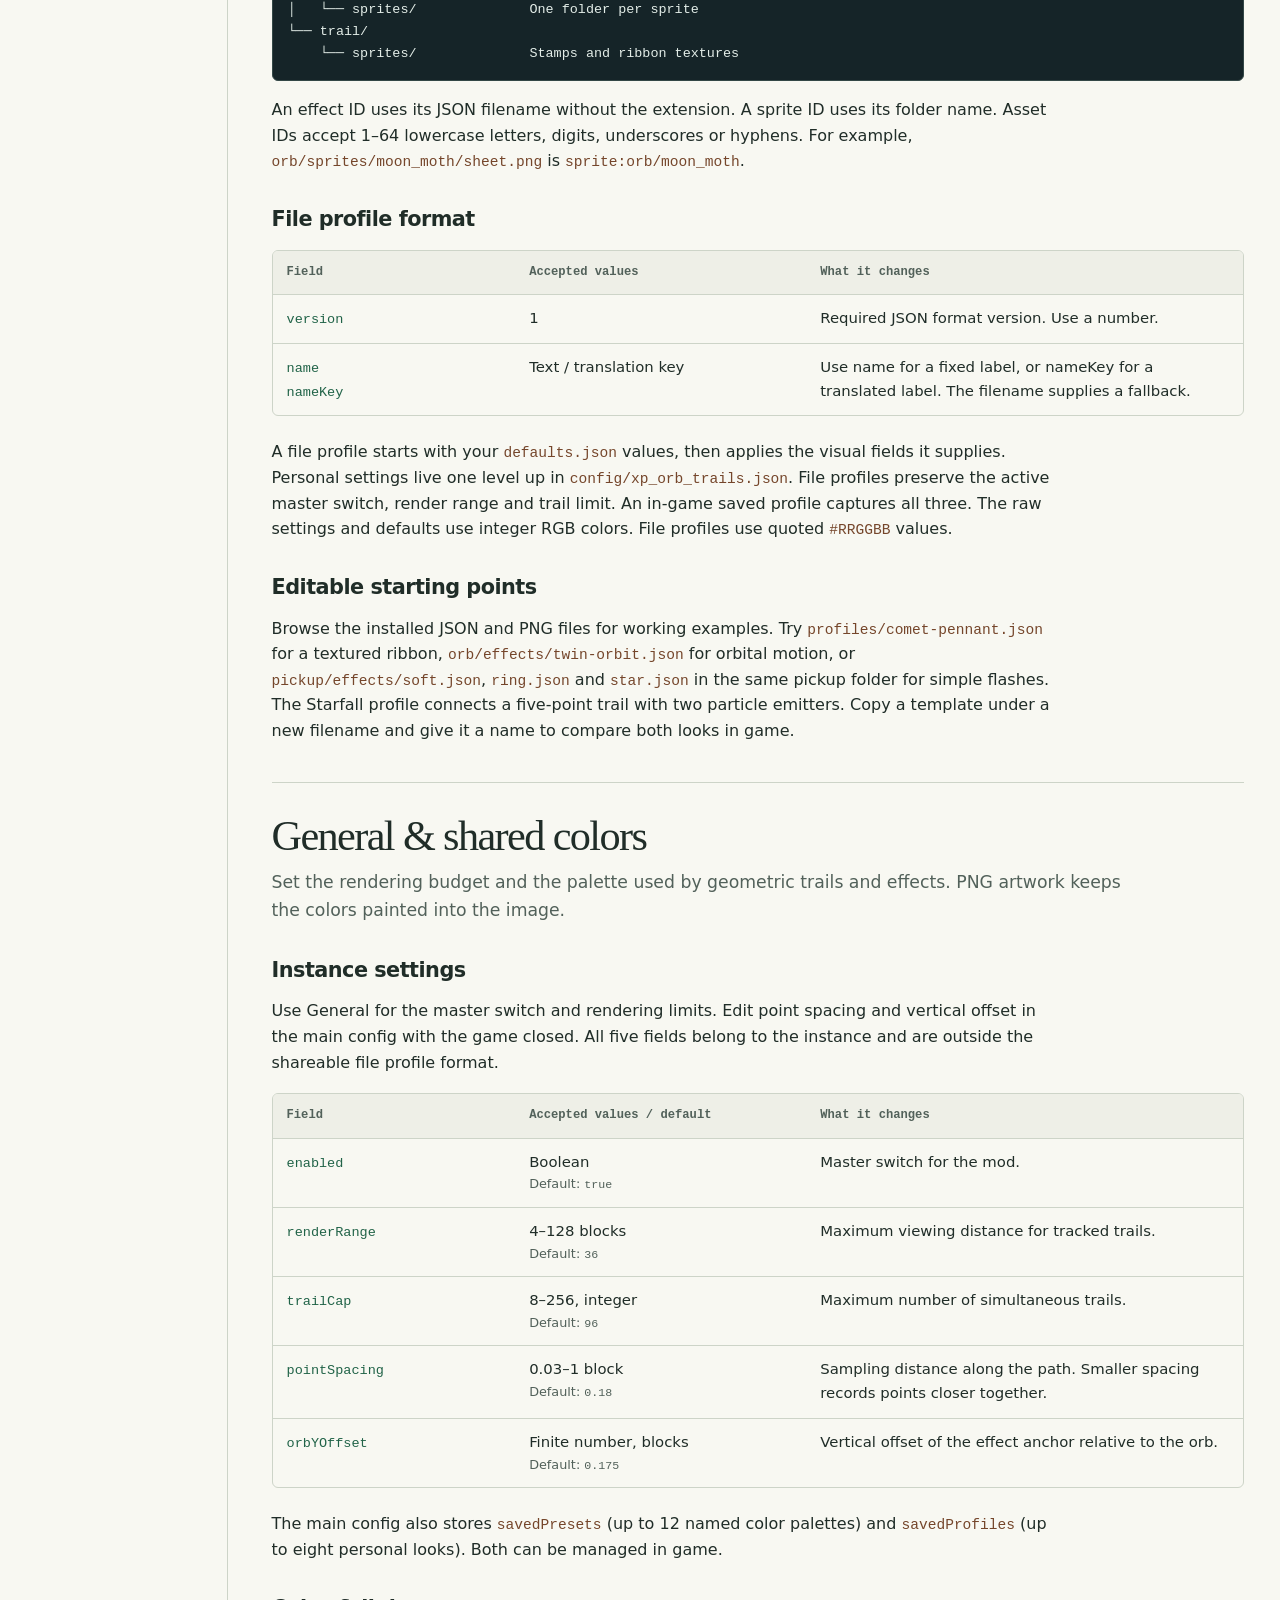
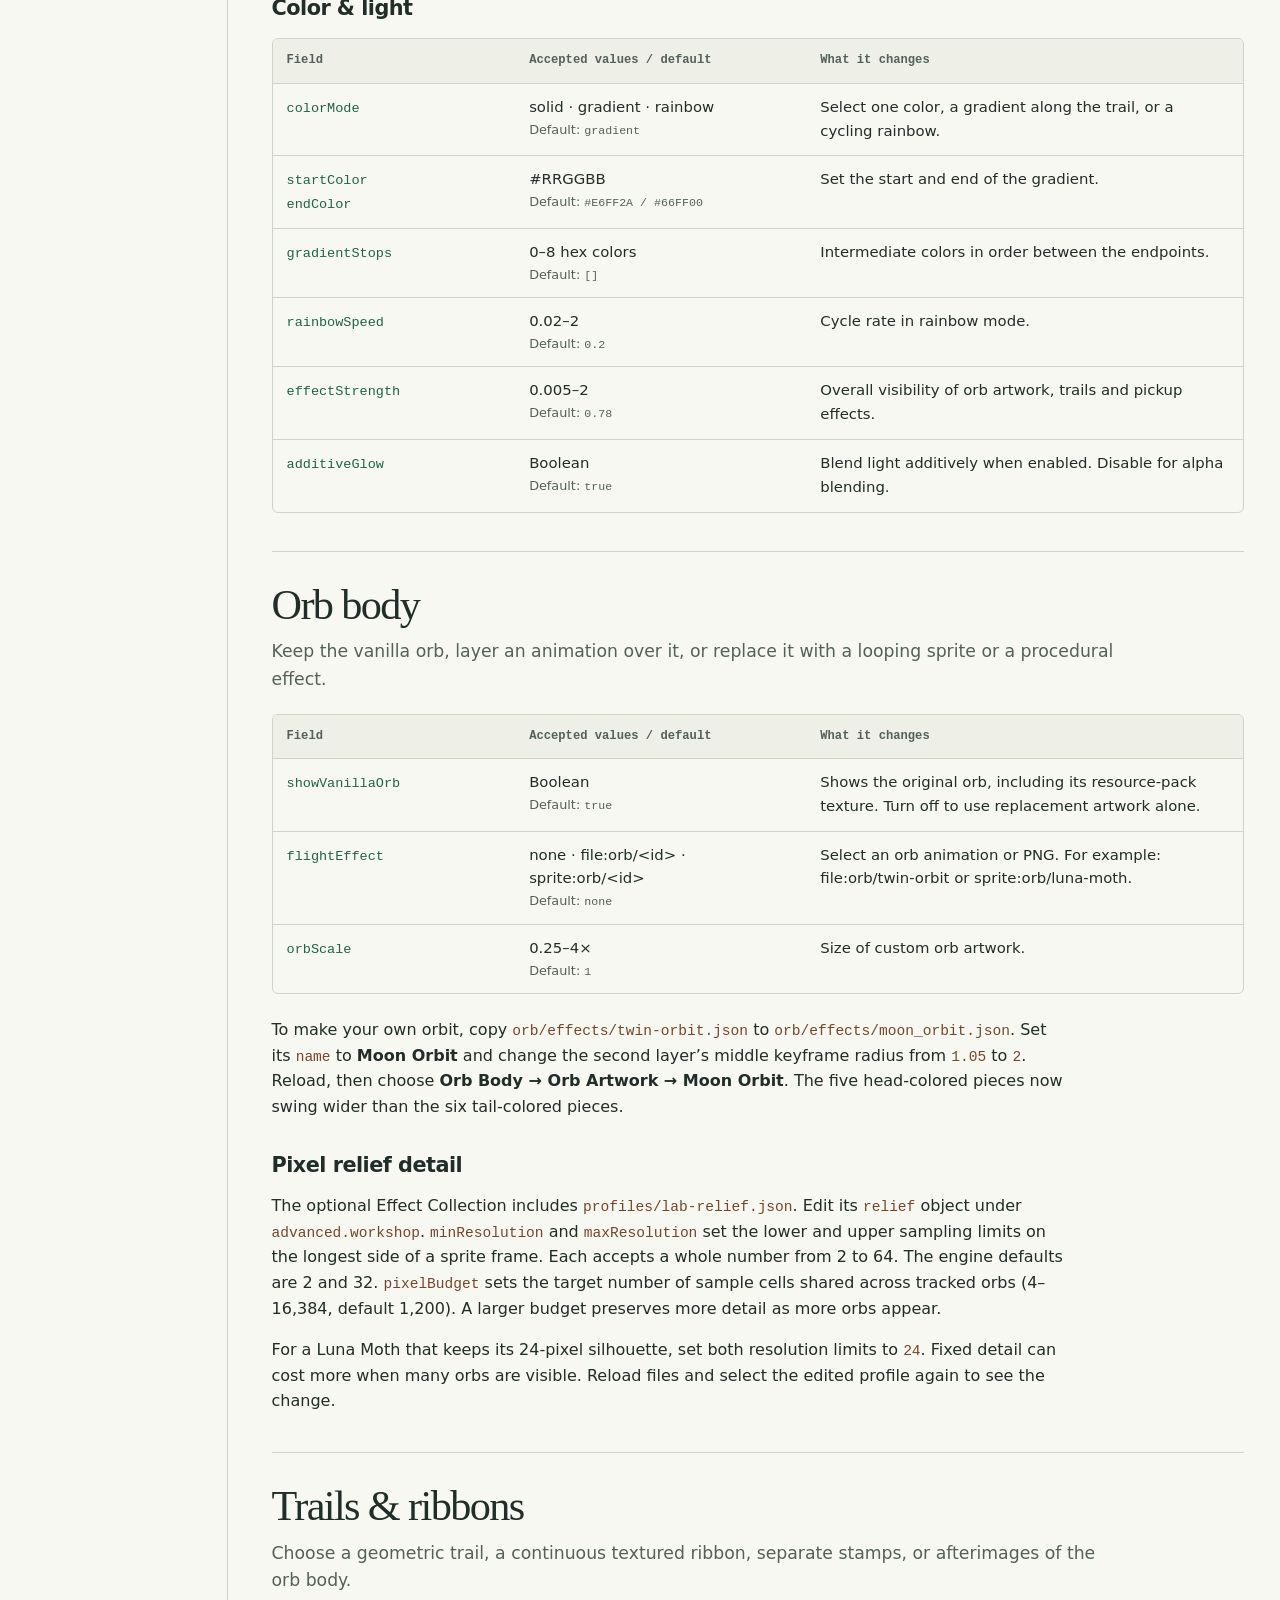
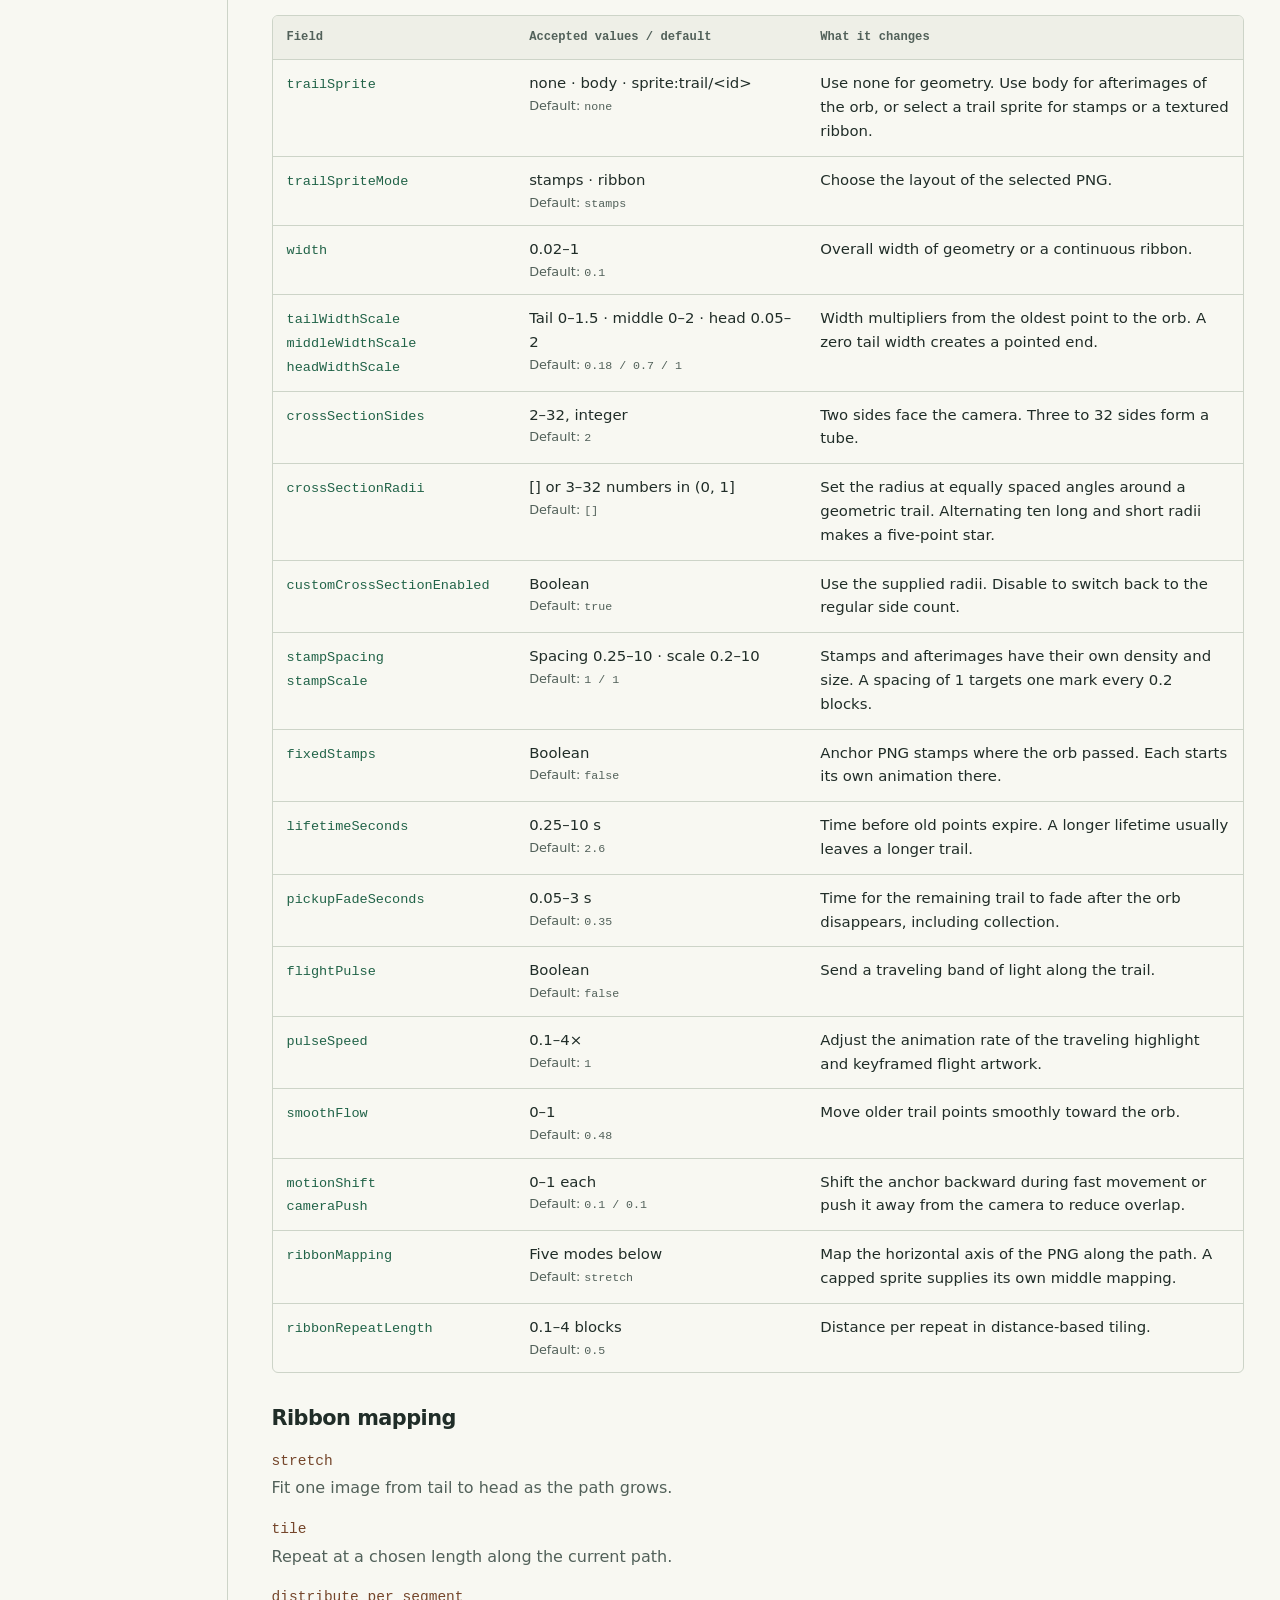
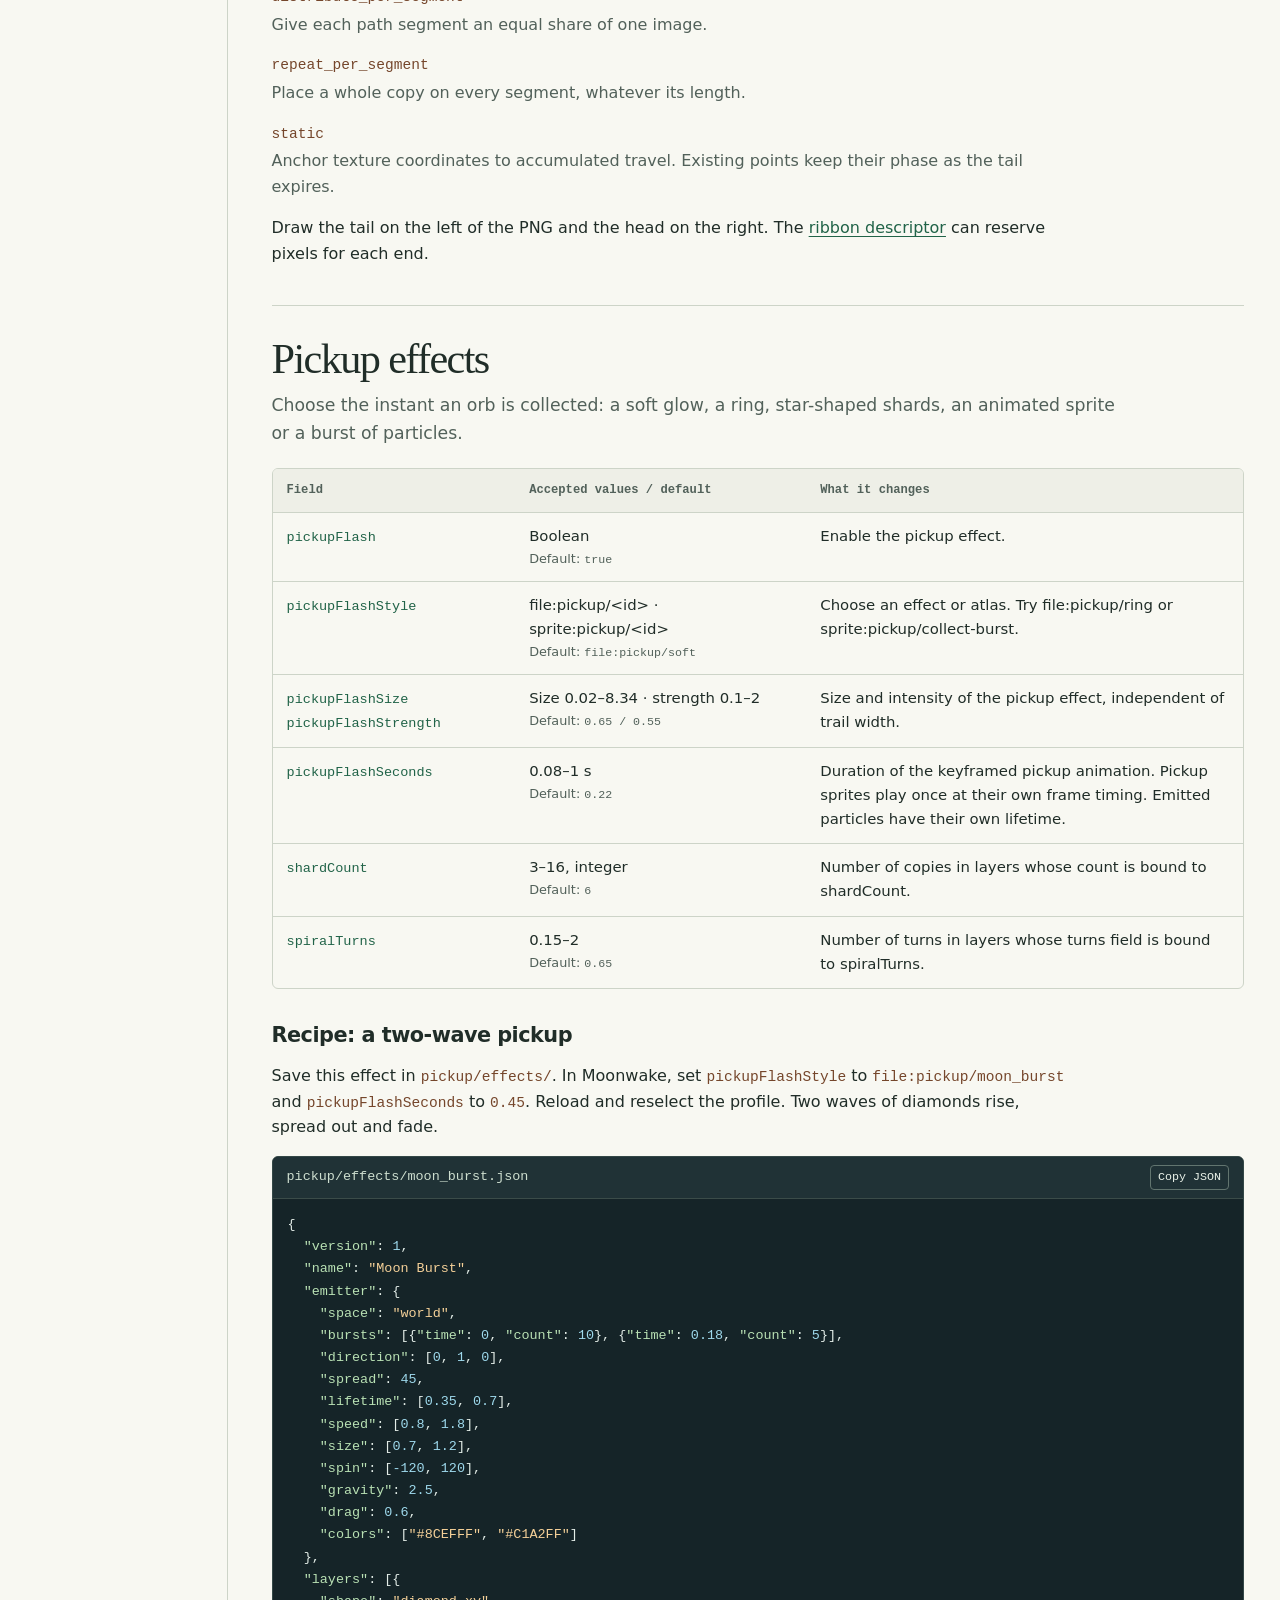
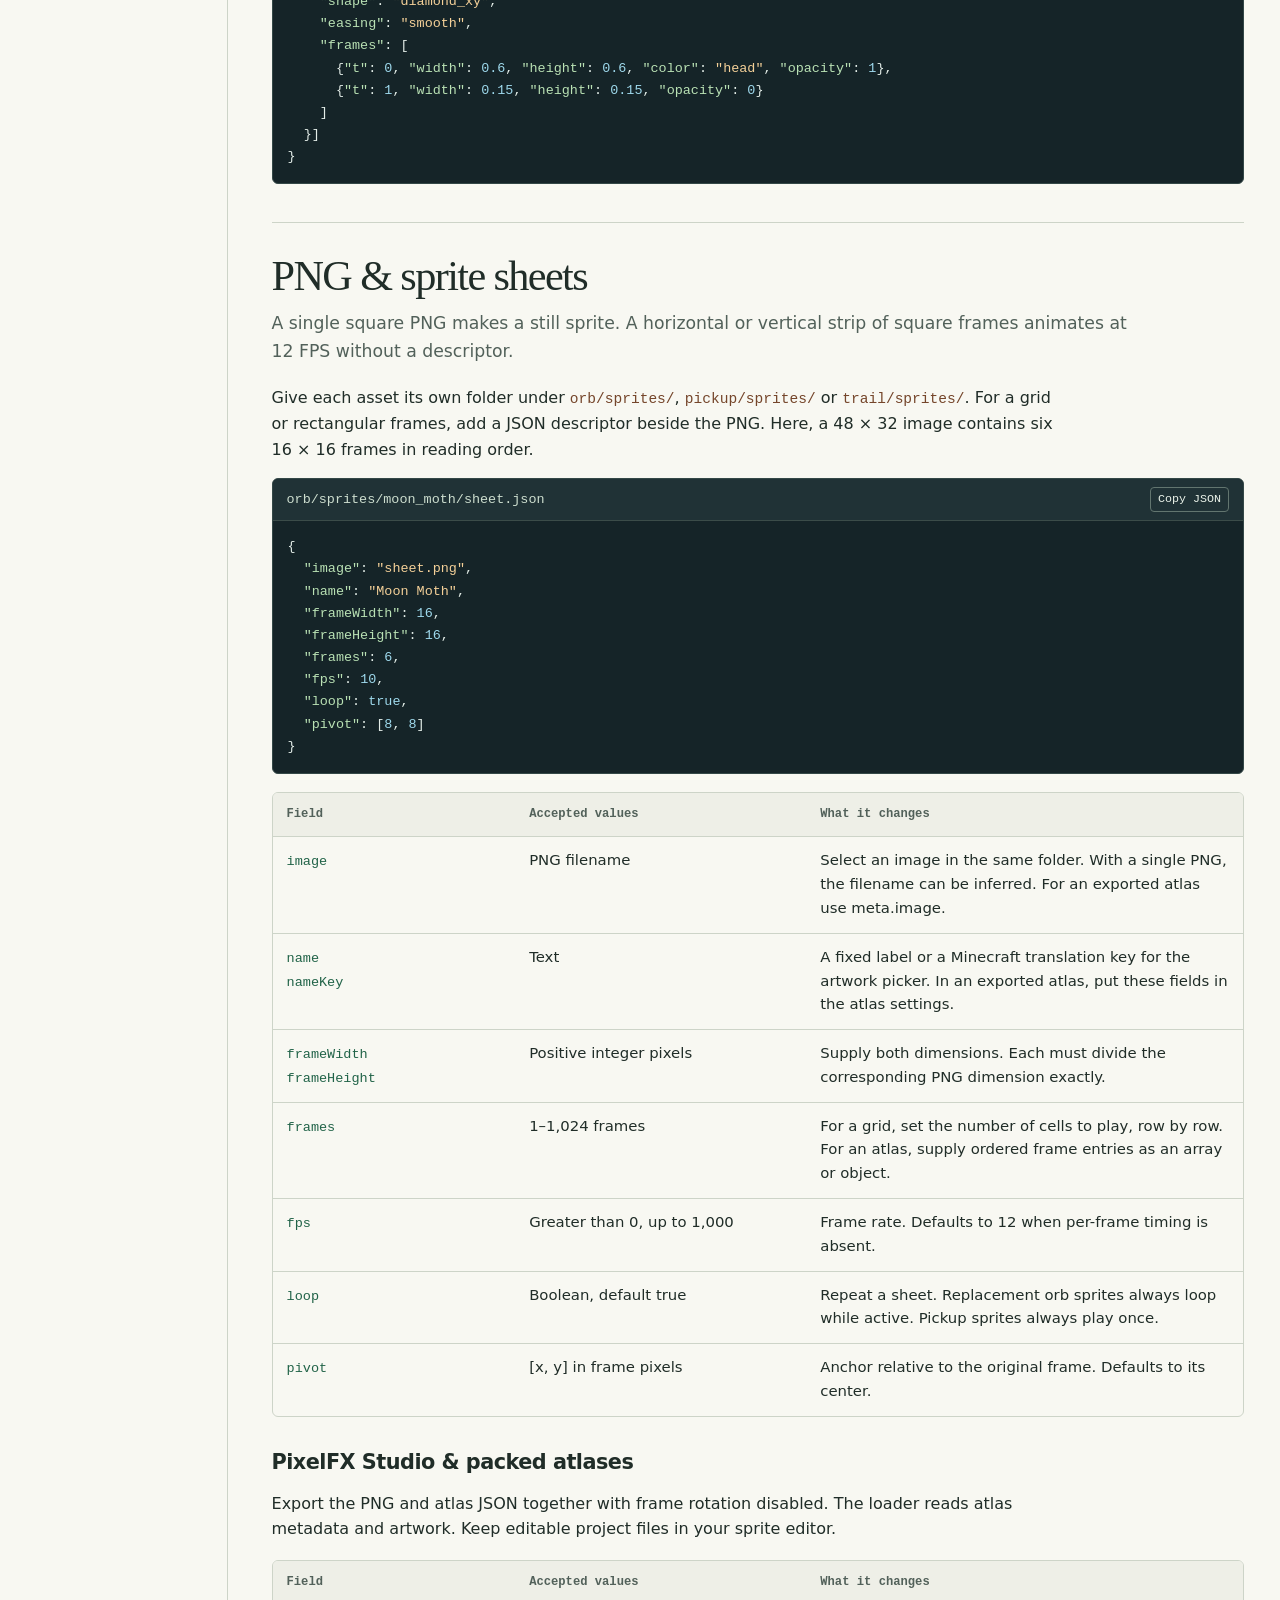
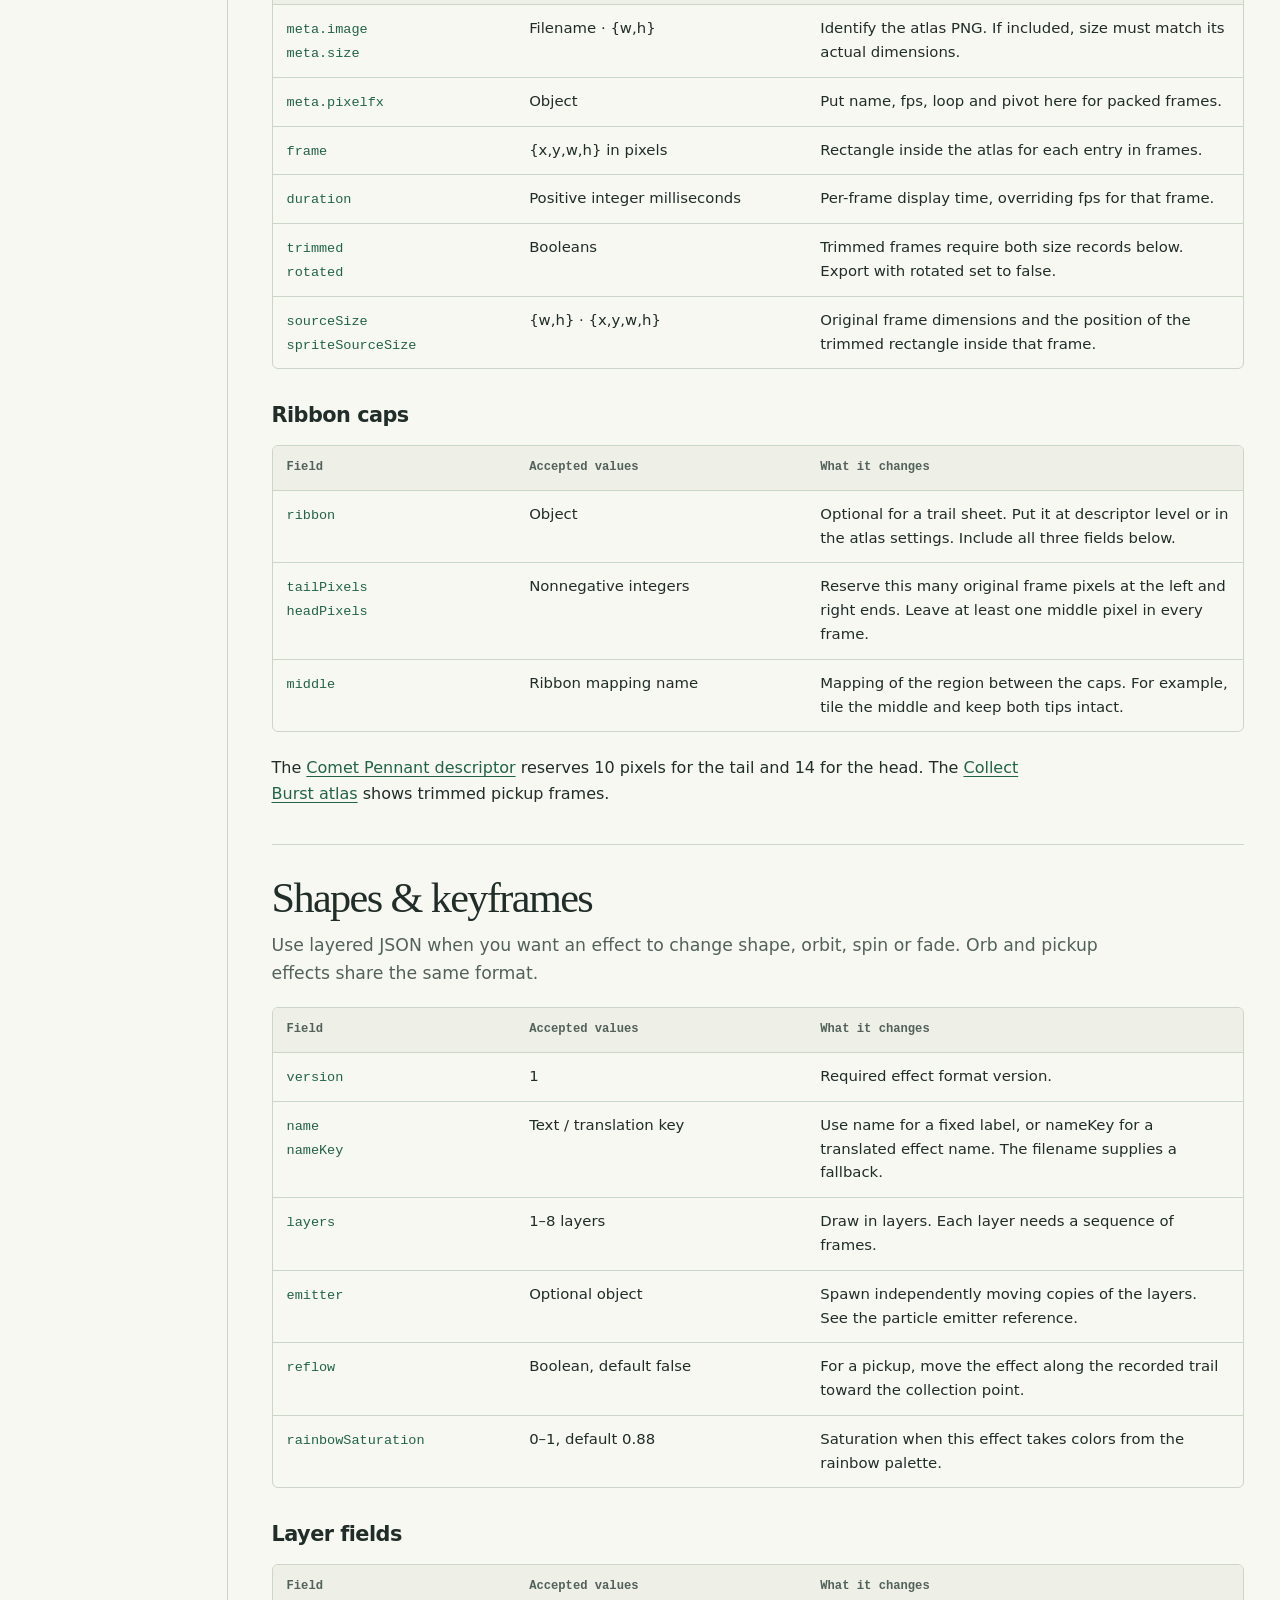
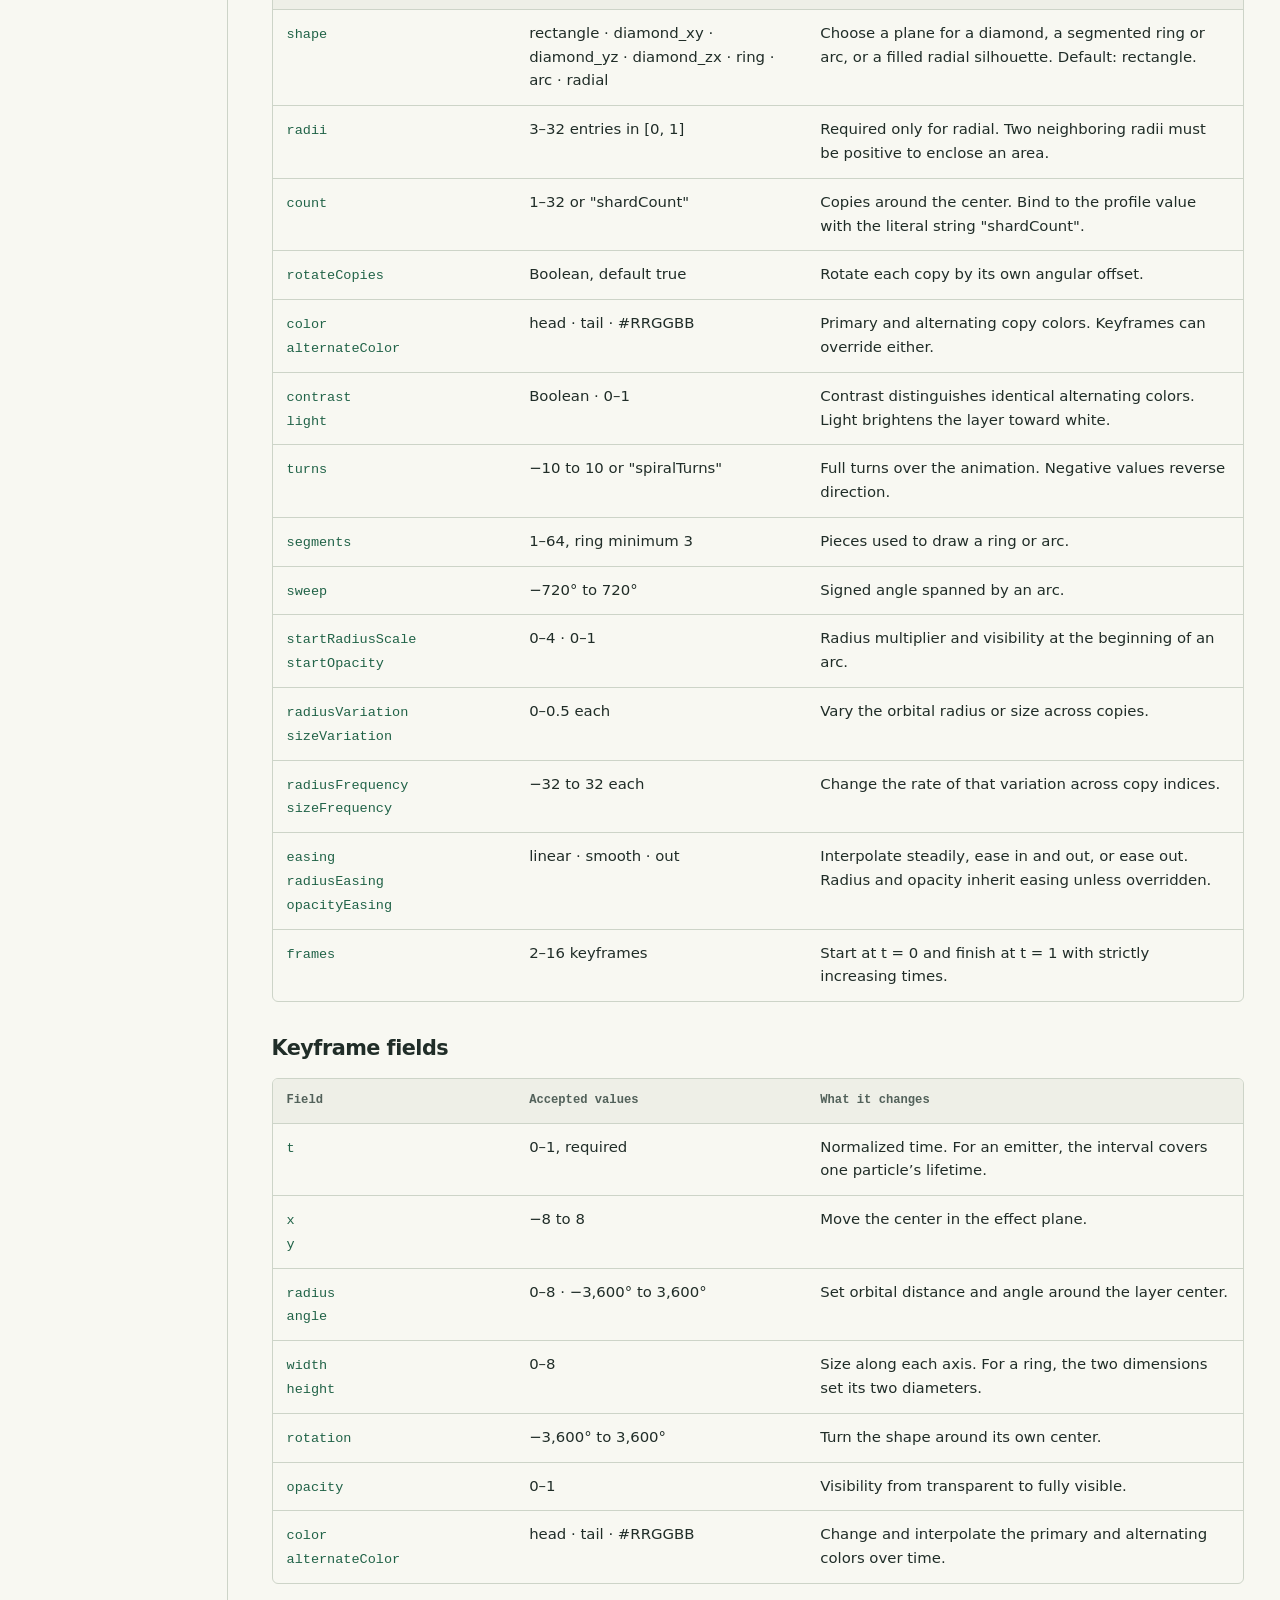
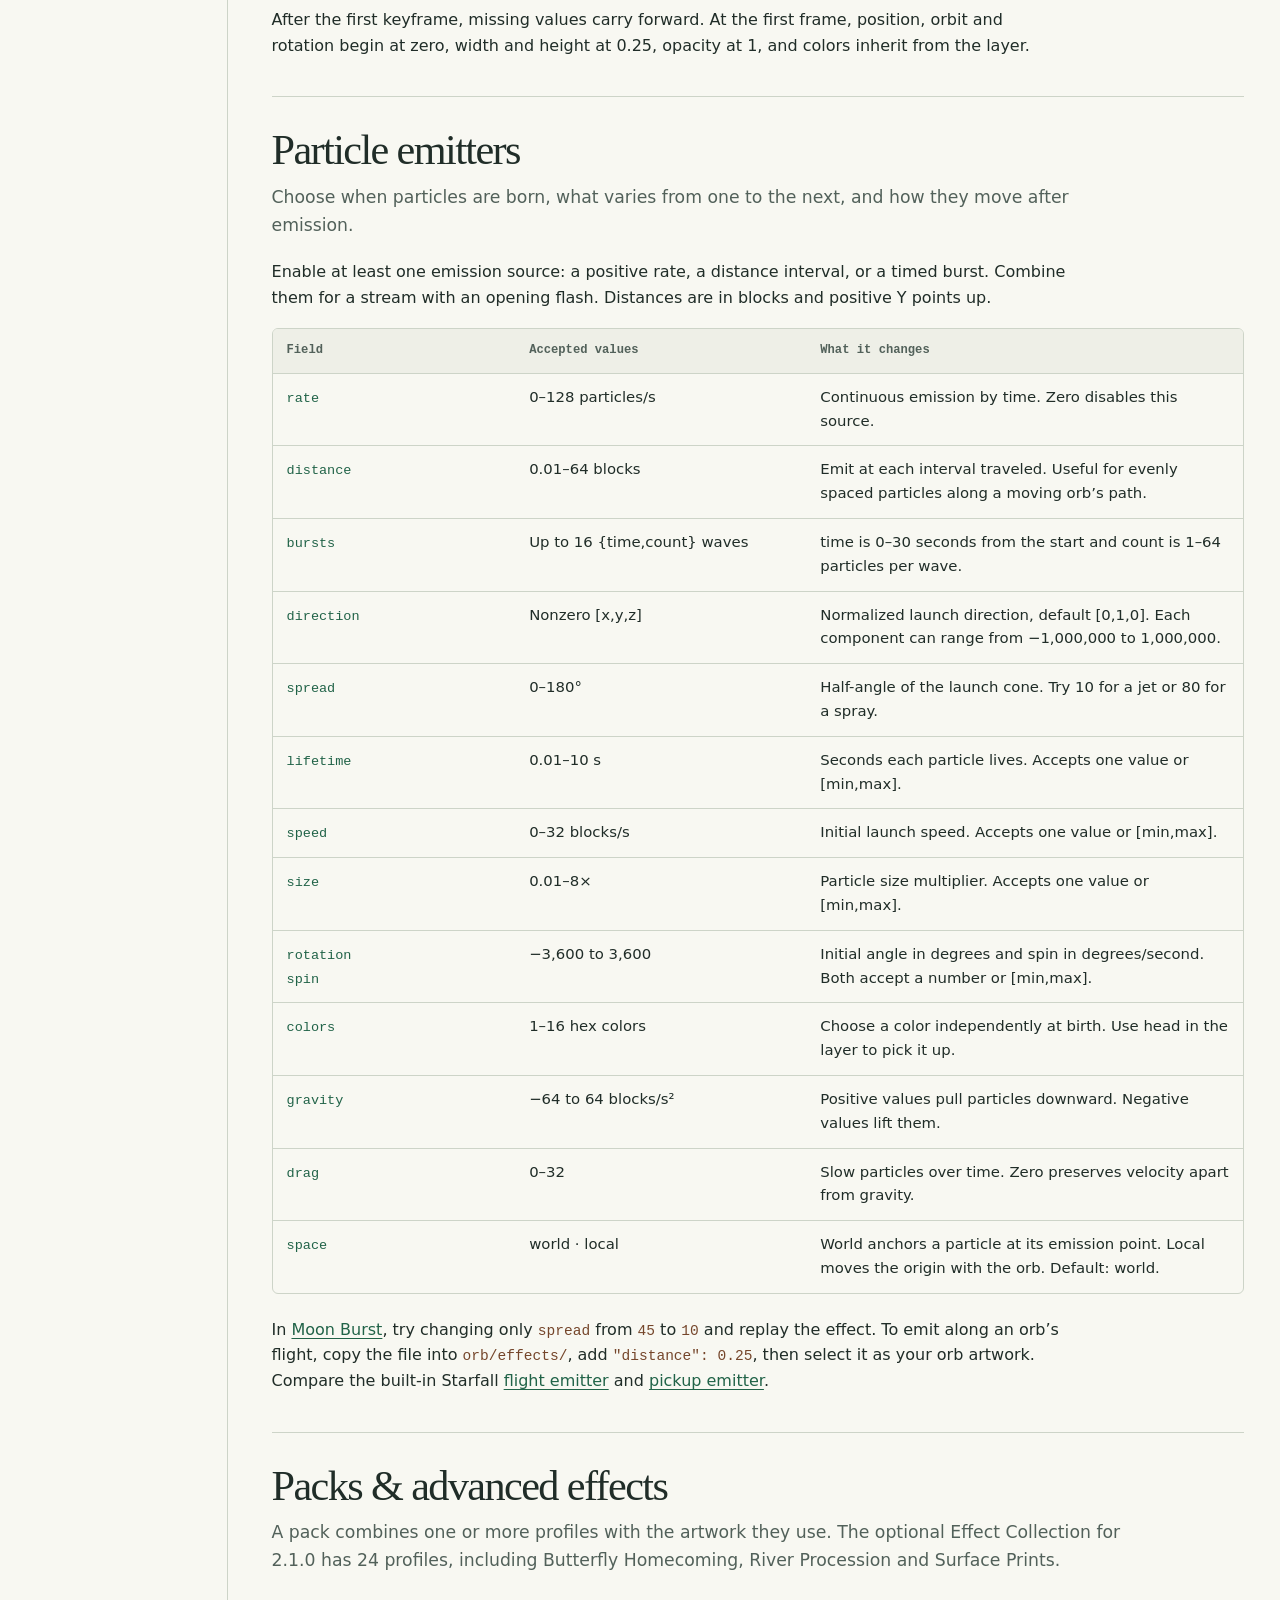
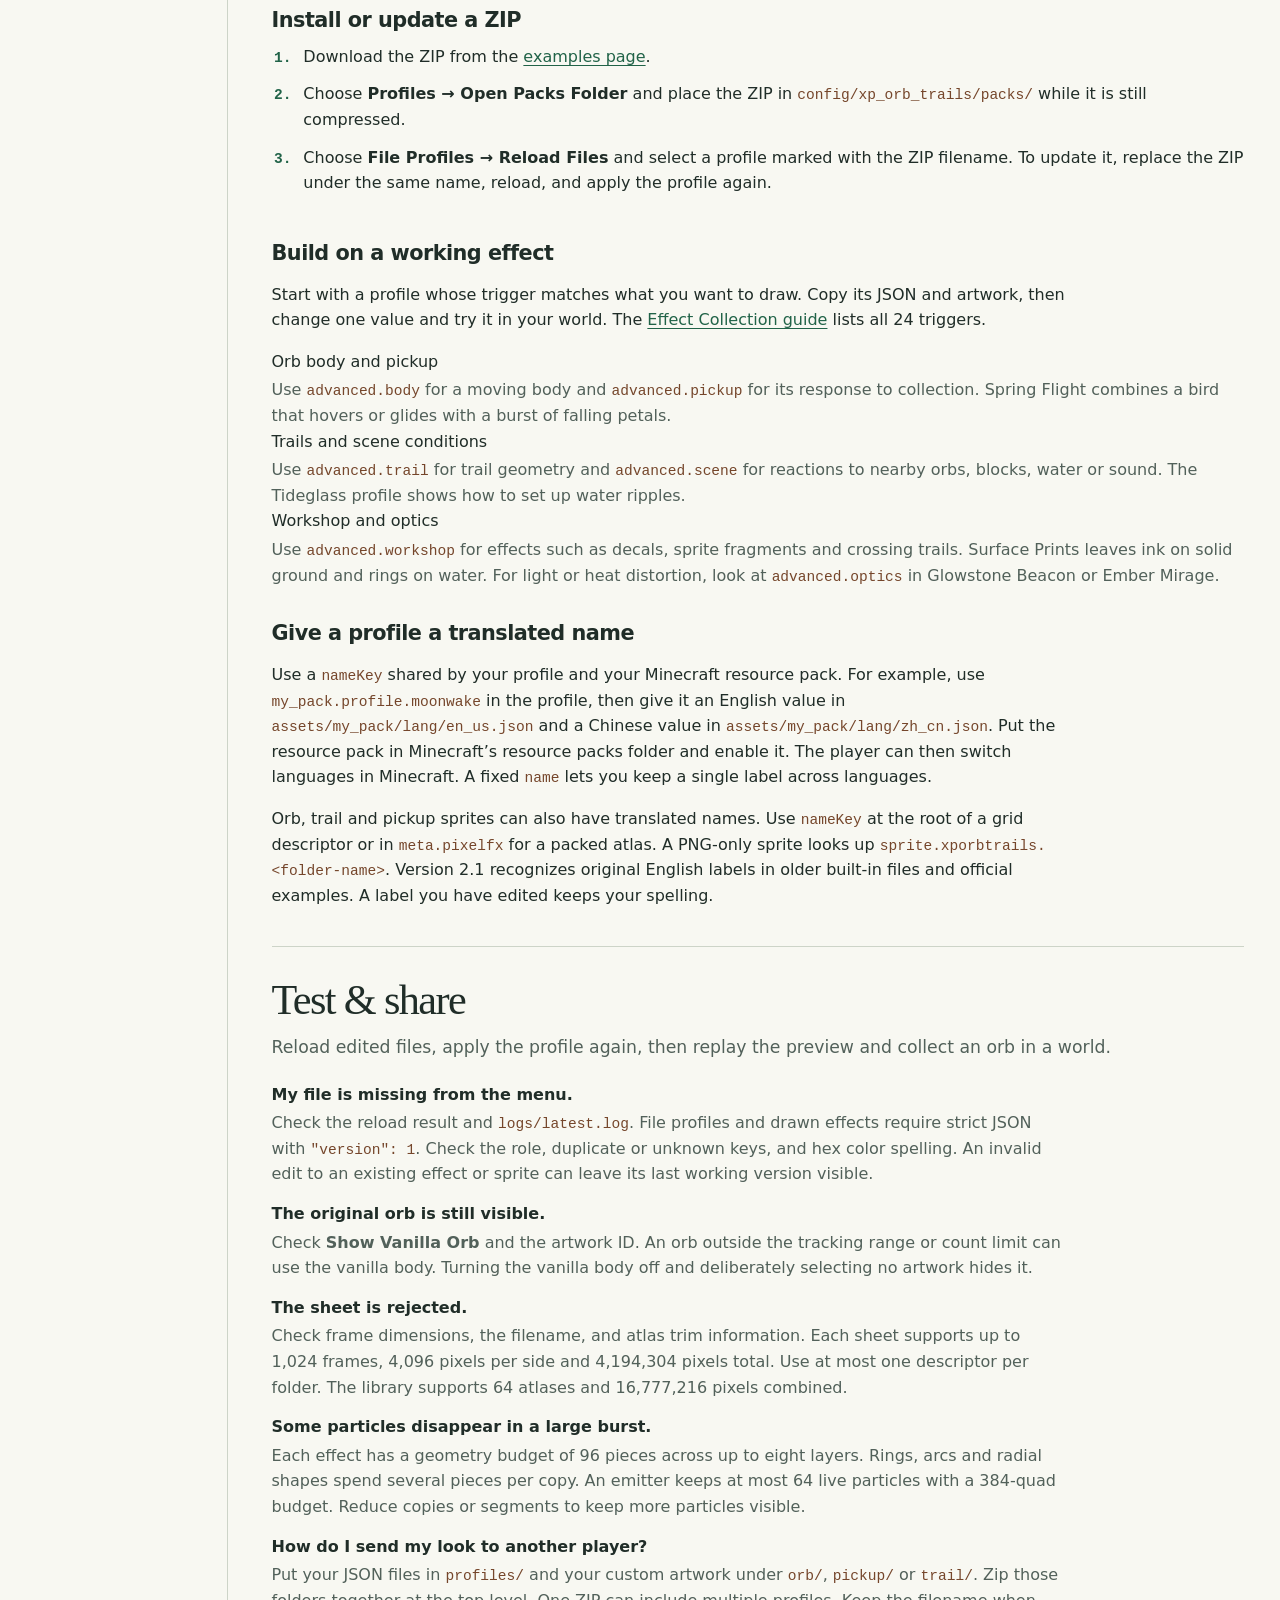
==== commit 48cdaf7d: "Keep the built-in Starfall preset with the other mod resources" ====
--- a/docs/wiki/index.html
+++ b/docs/wiki/index.html
@@ -358,7 +358,7 @@
 <tr id="emitter-drag"><th scope="row"><code>drag</code></th><td>0–32</td><td>Slow particles over time. Zero preserves velocity apart from gravity.</td></tr>
 <tr id="emitter-space"><th scope="row"><code>space</code></th><td>world · local</td><td>World anchors a particle at its emission point. Local moves the origin with the orb. Default: world.</td></tr>
 </tbody></table></div>
-        <p>In <a href="#moon-burst">Moon Burst</a>, try changing only <code>spread</code> from <code>45</code> to <code>10</code> and replay the effect. To emit along an orb’s flight, copy the file into <code>orb/effects/</code>, add <code>"distance": 0.25</code>, then select it as your orb artwork. The <a href="https://github.com/GoldenEggOVO/xp_orb_trails/tree/26.3/examples/2.0.0example/starfall/config/xp_orb_trails">Starfall example</a> includes working flight and pickup emitters.</p>
+        <p>In <a href="#moon-burst">Moon Burst</a>, try changing only <code>spread</code> from <code>45</code> to <code>10</code> and replay the effect. To emit along an orb’s flight, copy the file into <code>orb/effects/</code>, add <code>"distance": 0.25</code>, then select it as your orb artwork. Compare the built-in Starfall <a href="https://github.com/GoldenEggOVO/xp_orb_trails/blob/26.3/common/src/main/resources/assets/xporbtrails/effects/orb/starfall.json">flight emitter</a> and <a href="https://github.com/GoldenEggOVO/xp_orb_trails/blob/26.3/common/src/main/resources/assets/xporbtrails/effects/pickup/starfall.json">pickup emitter</a>.</p>
       </section>
       <section class="chapter" id="effect-packs" aria-labelledby="title-effect-packs">
         <h2 id="title-effect-packs">Packs &amp; advanced effects</h2>
@@ -384,7 +384,7 @@
         <dt id="topic-some-particles-disappear-in-a-large-burst">Some particles disappear in a large burst.</dt><dd>Each effect has a geometry budget of 96 pieces across up to eight layers. Rings, arcs and radial shapes spend several pieces per copy. An emitter keeps at most 64 live particles with a 384-quad budget. Reduce copies or segments to keep more particles visible.</dd>
         <dt id="topic-how-do-i-send-my-look-to-another-player">How do I send my look to another player?</dt><dd>Put your JSON files in <code>profiles/</code> and your custom artwork under <code>orb/</code>, <code>pickup/</code> or <code>trail/</code>. Zip those folders together at the top level. One ZIP can include multiple profiles. Keep the filename when sharing an update.</dd>
         <dt id="topic-how-do-i-use-a-zip-pack">How do I use a ZIP pack?</dt><dd>Choose <strong>Profiles → Open Packs Folder</strong> in the footer and put the ZIP there. Click <strong>Reload Files</strong> and select a profile labeled with the pack filename. Replace the ZIP to update it, or remove it to uninstall, then reload and select a profile.</dd></dl>
-        <p><a href="https://github.com/GoldenEggOVO/xp_orb_trails/tree/26.3/examples">Browse example packs</a> · <a href="https://github.com/GoldenEggOVO/xp_orb_trails/raw/refs/heads/26.3/examples/2.0.0example/sprite_sheet_examples.zip">Download four sprite profiles (.zip)</a></p>
+        <p><a href="https://github.com/GoldenEggOVO/xp_orb_trails/tree/26.3/examples">Browse example packs</a> · <a href="https://github.com/GoldenEggOVO/xp_orb_trails/raw/refs/heads/26.3/examples/2.0.0example/2.0.0example.zip">Download four sprite profiles (.zip)</a></p>
       </section>
     </div>
     <section id="results" hidden aria-labelledby="results-title">
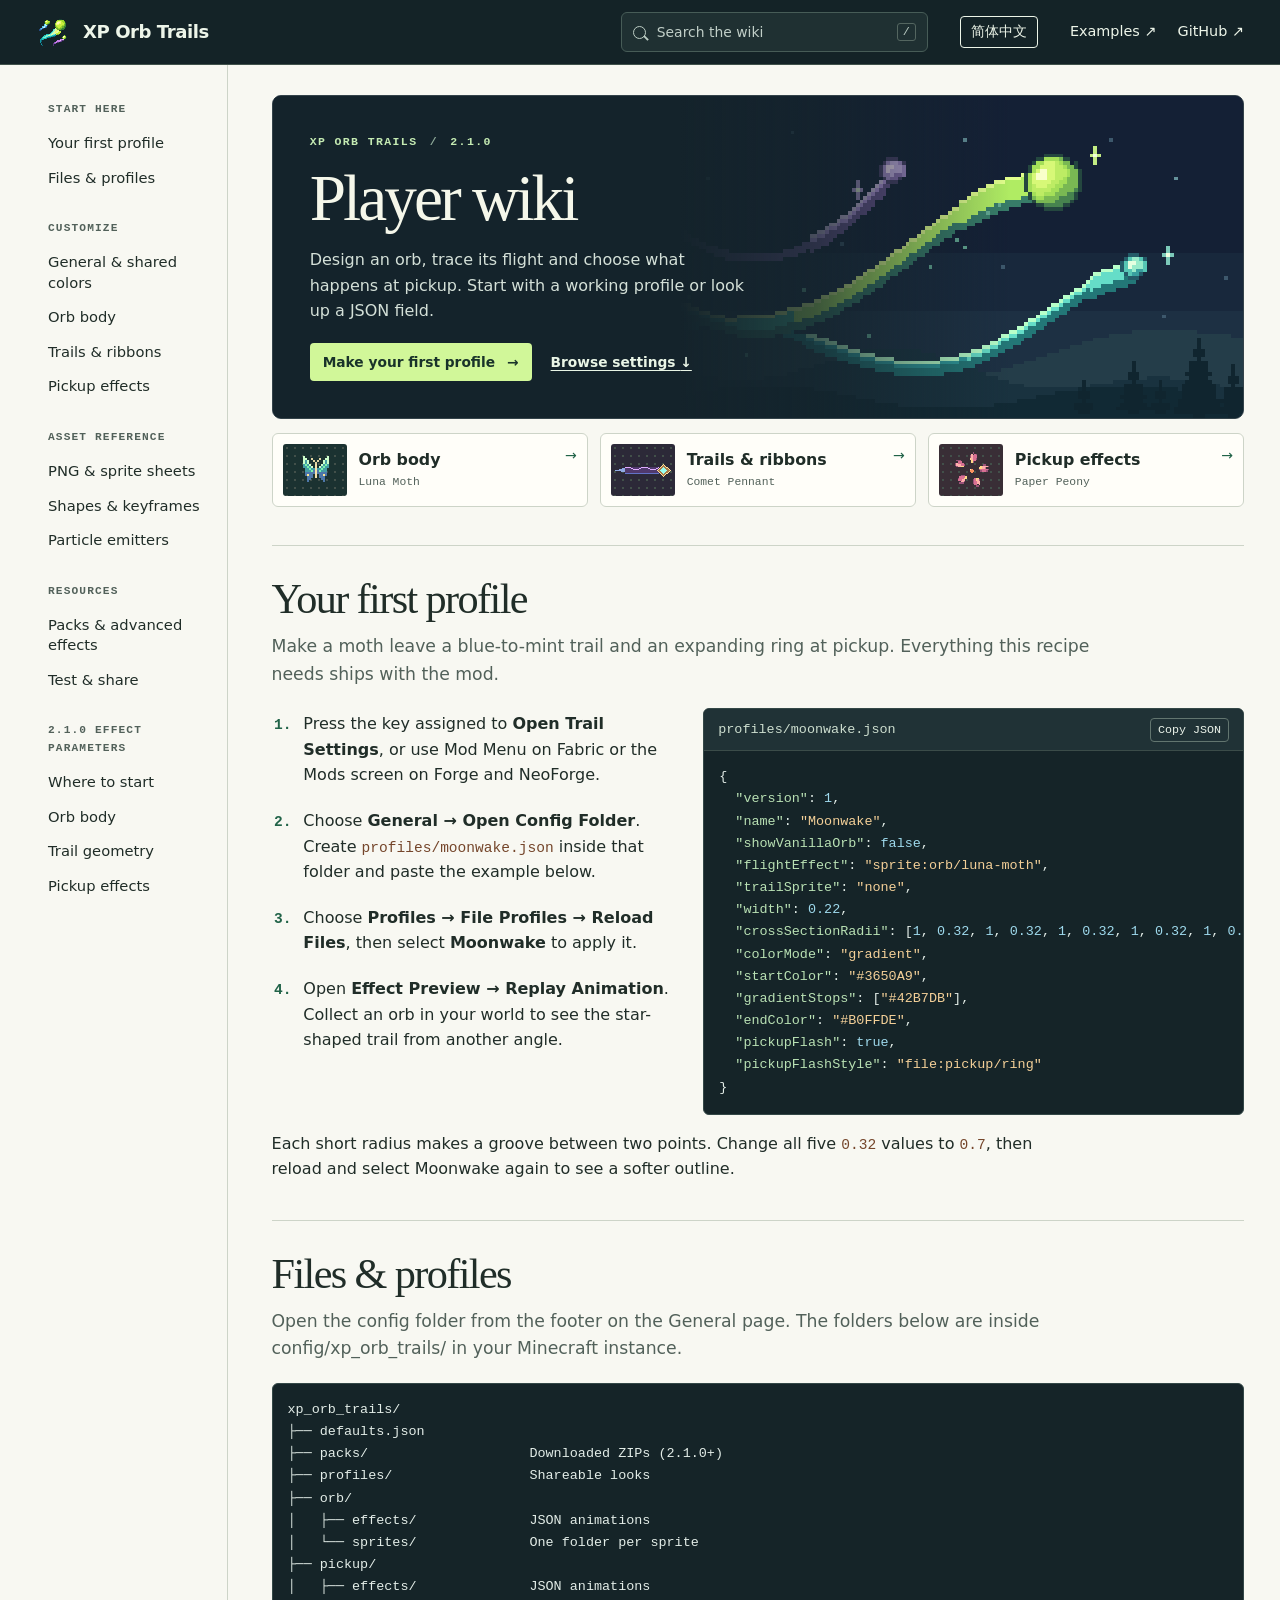
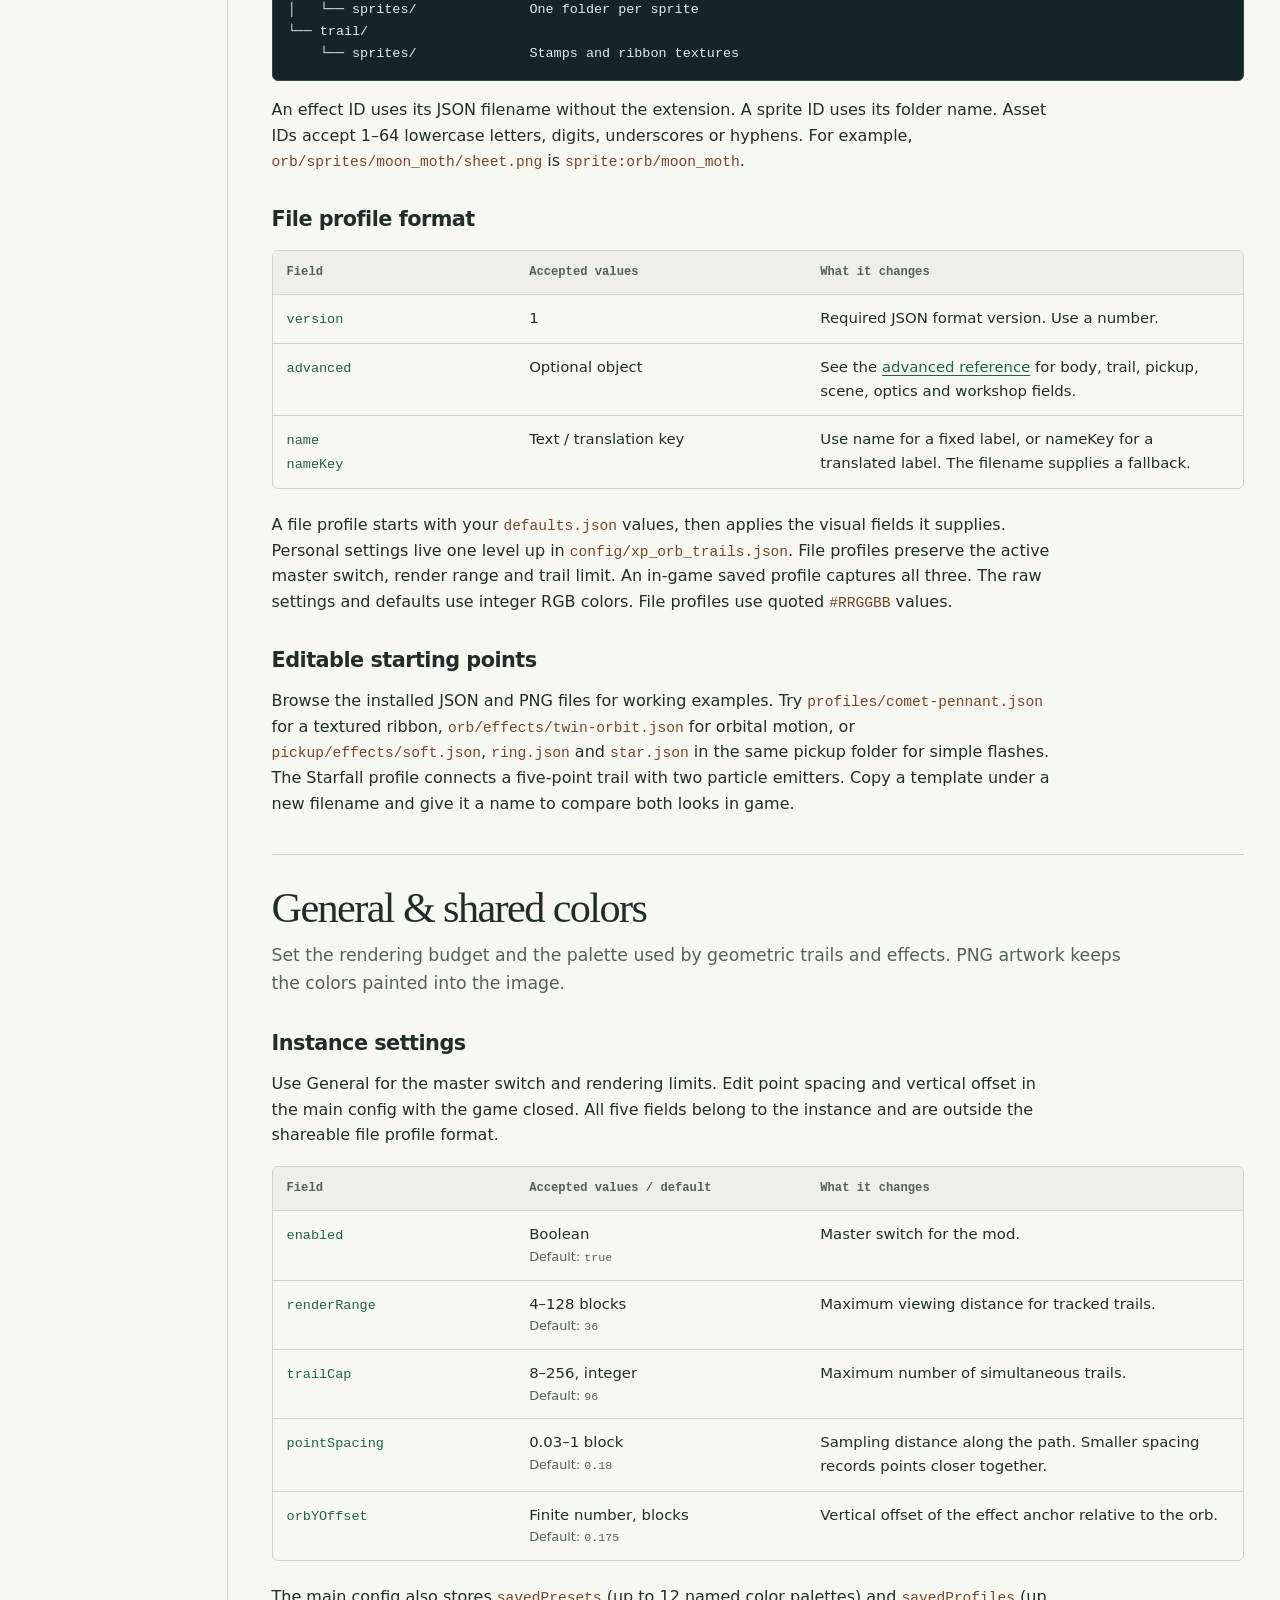
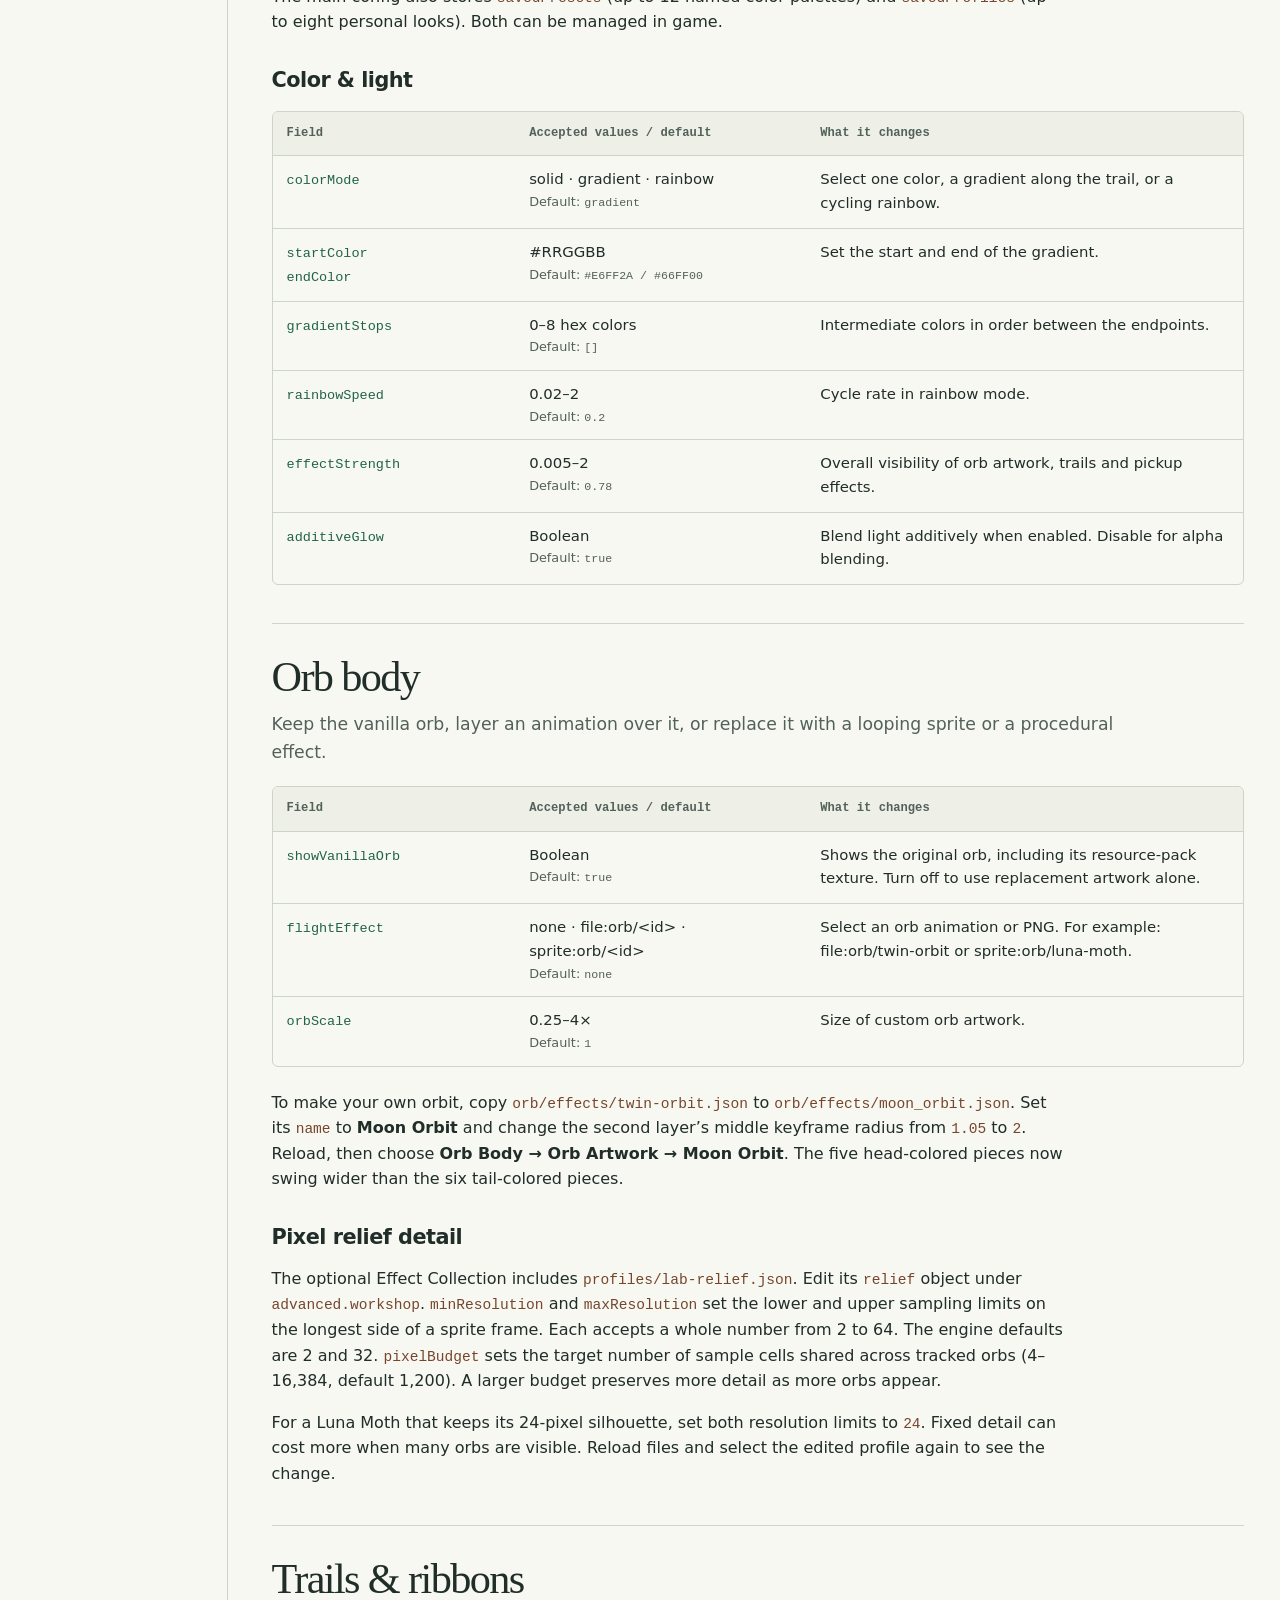
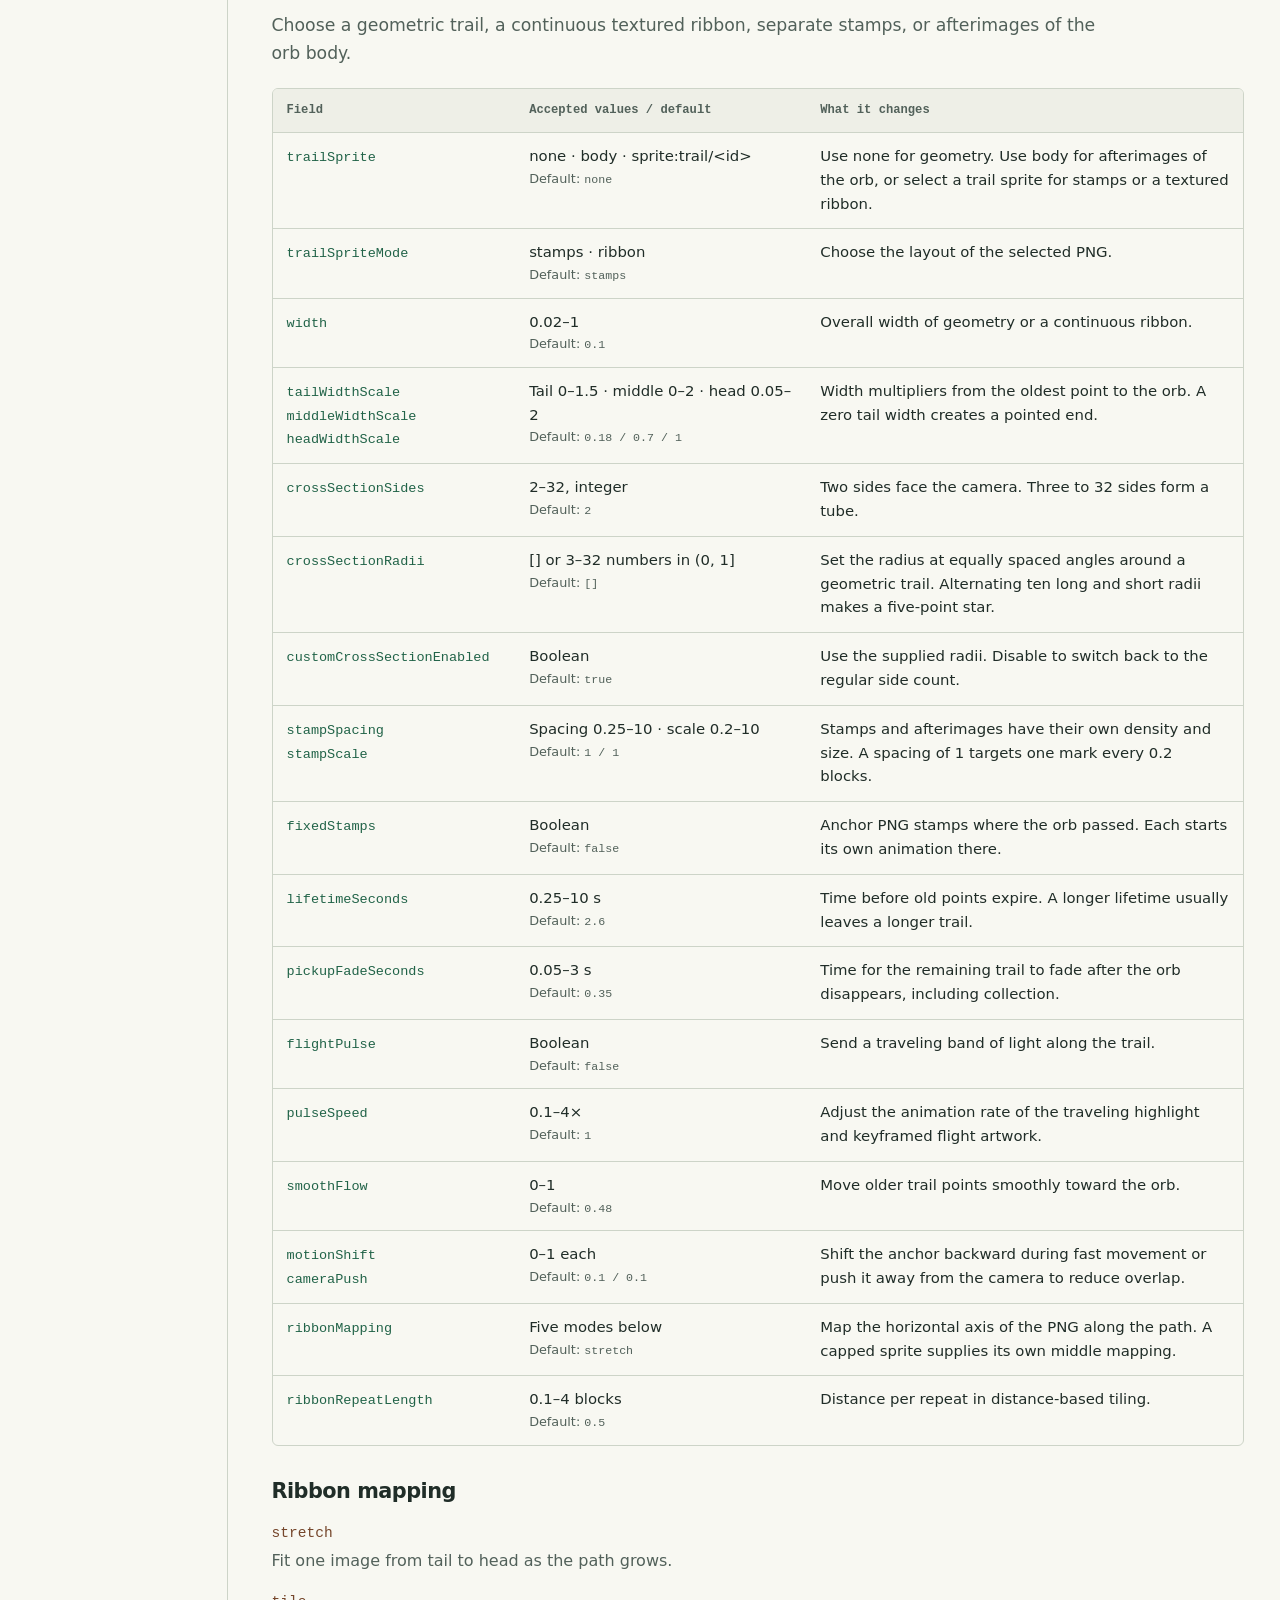
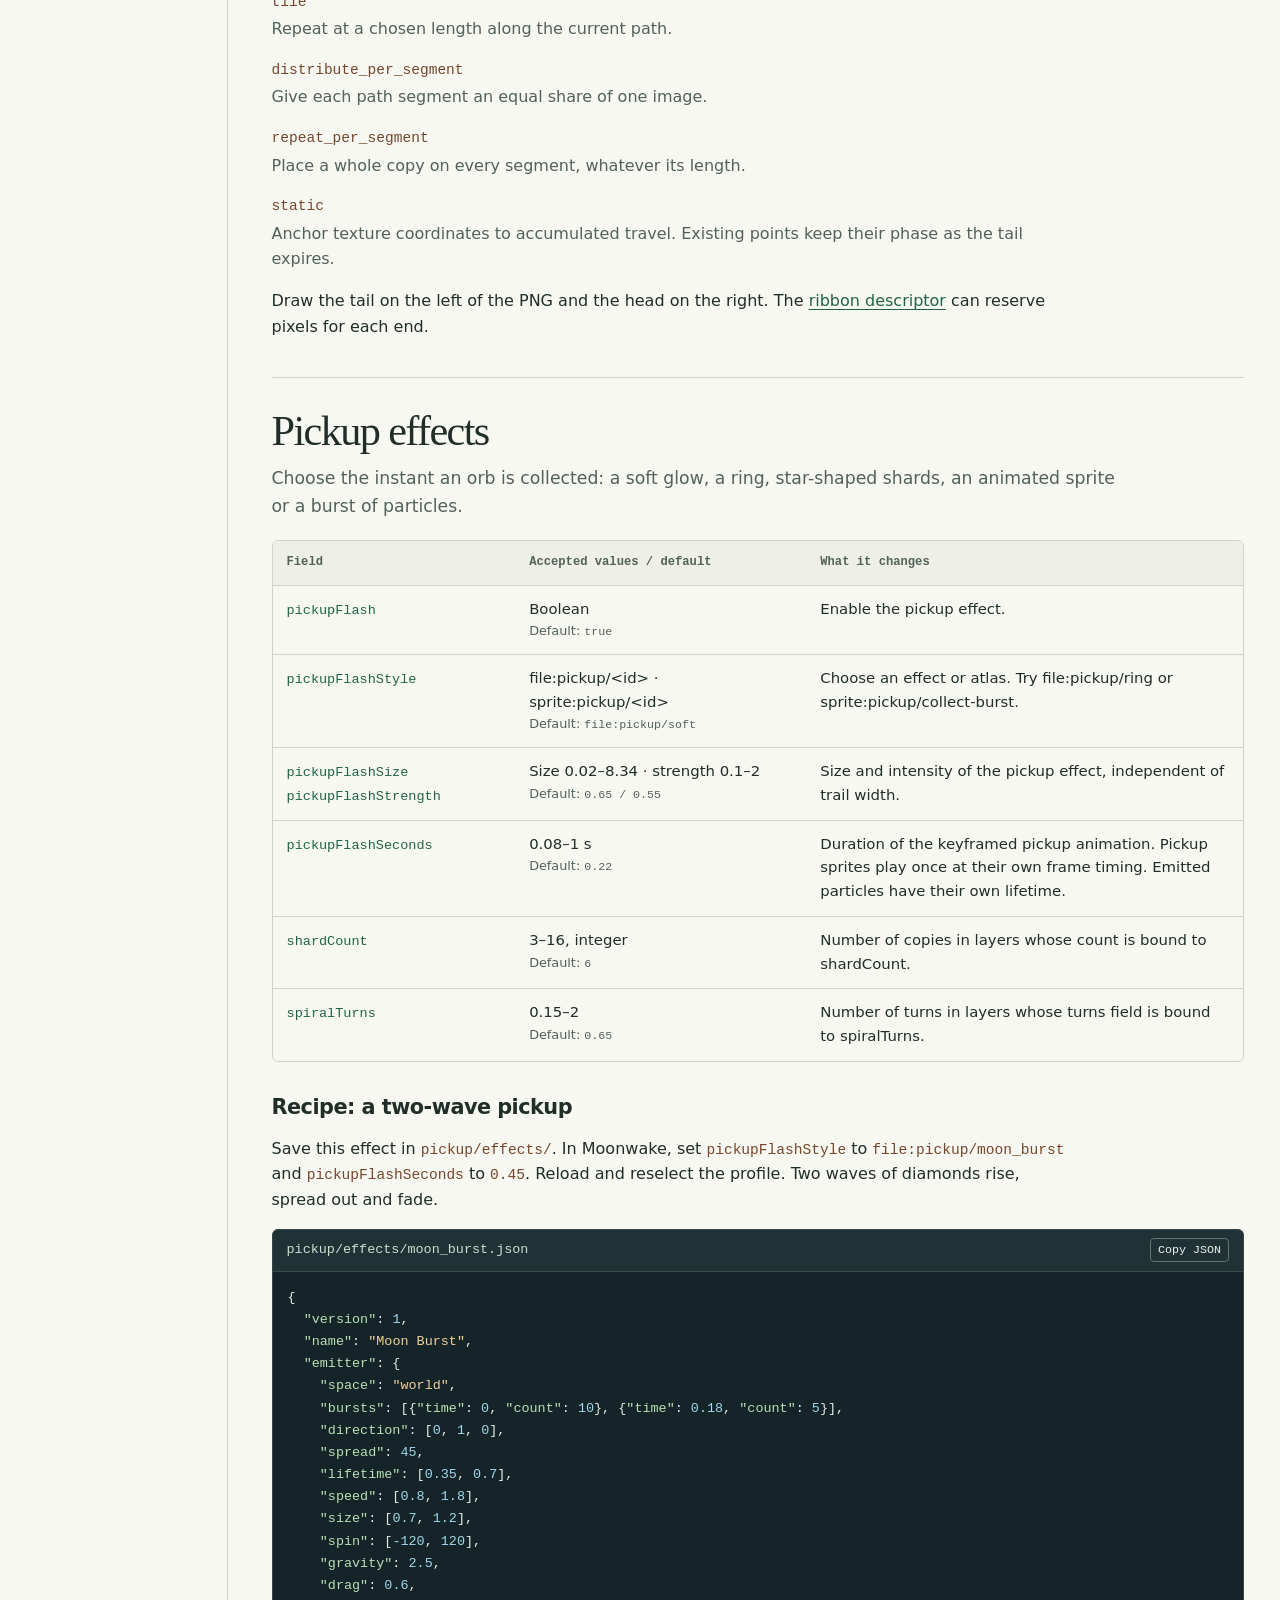
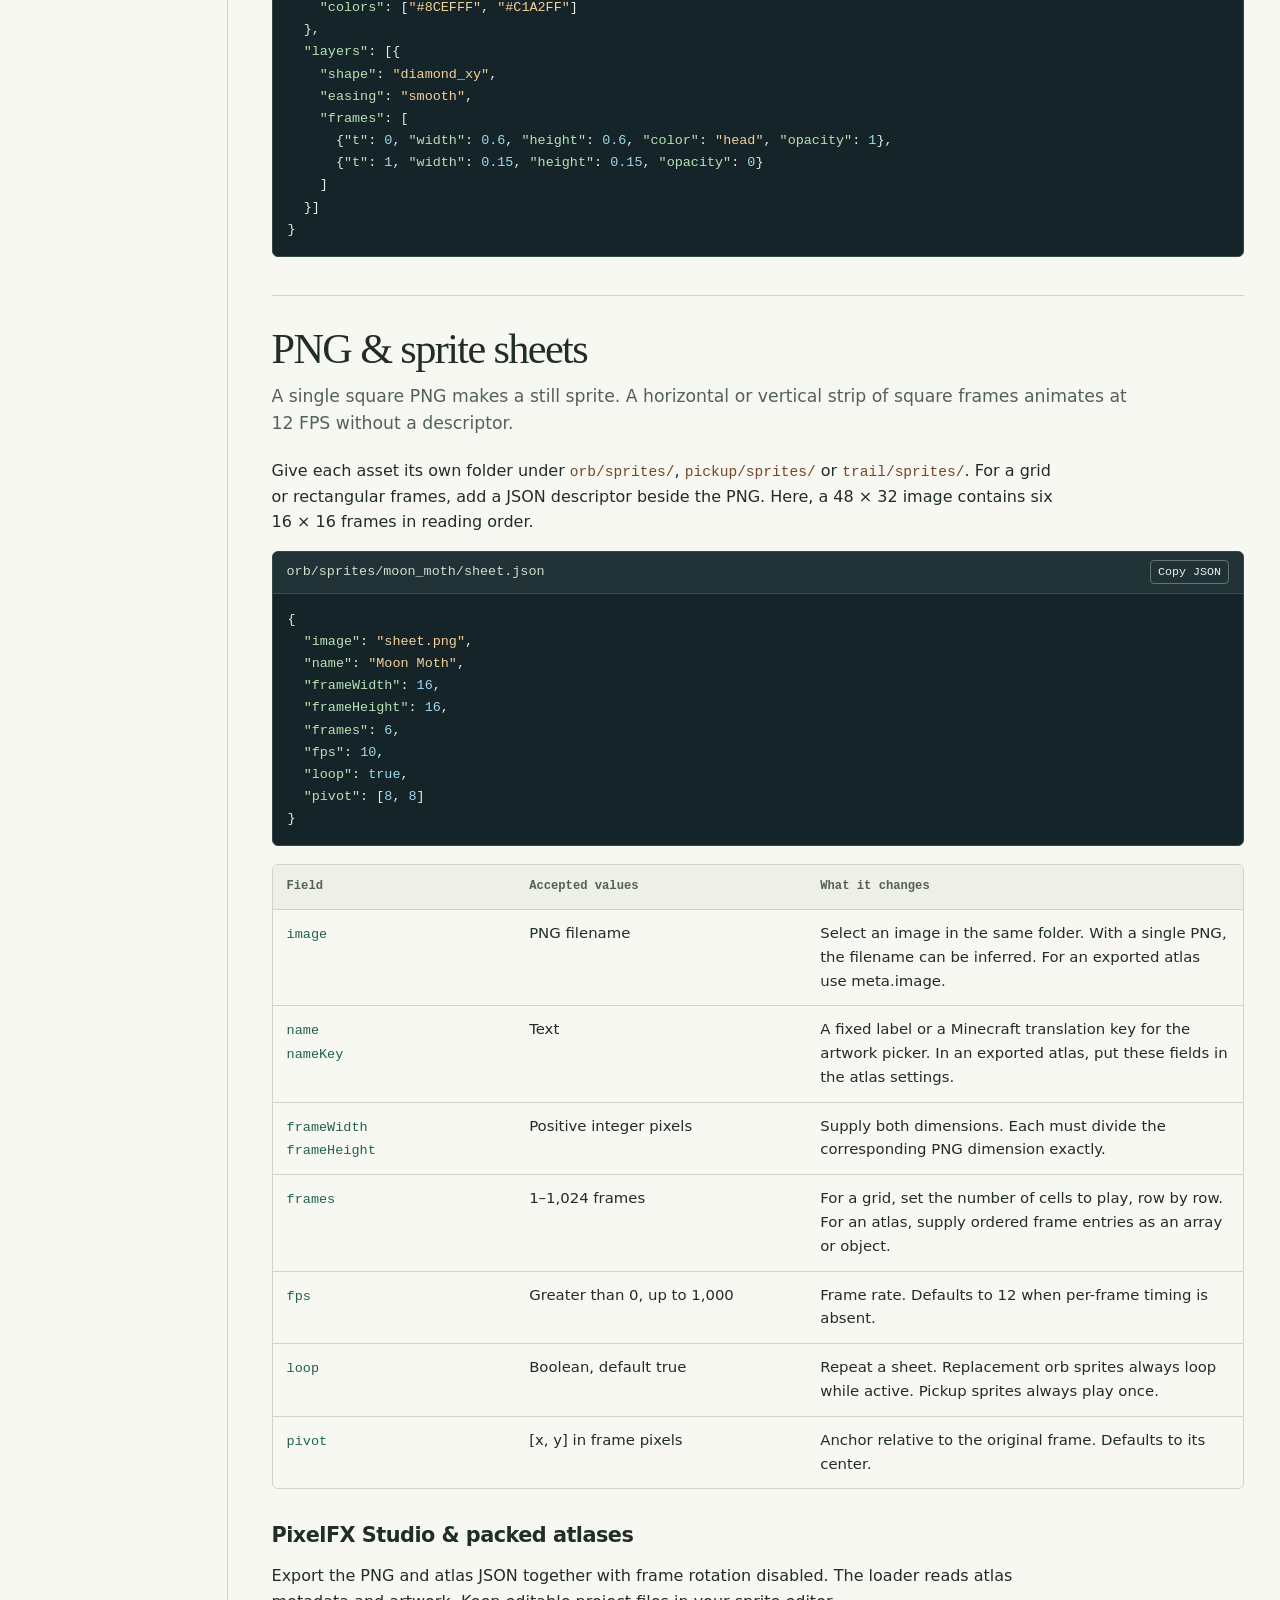
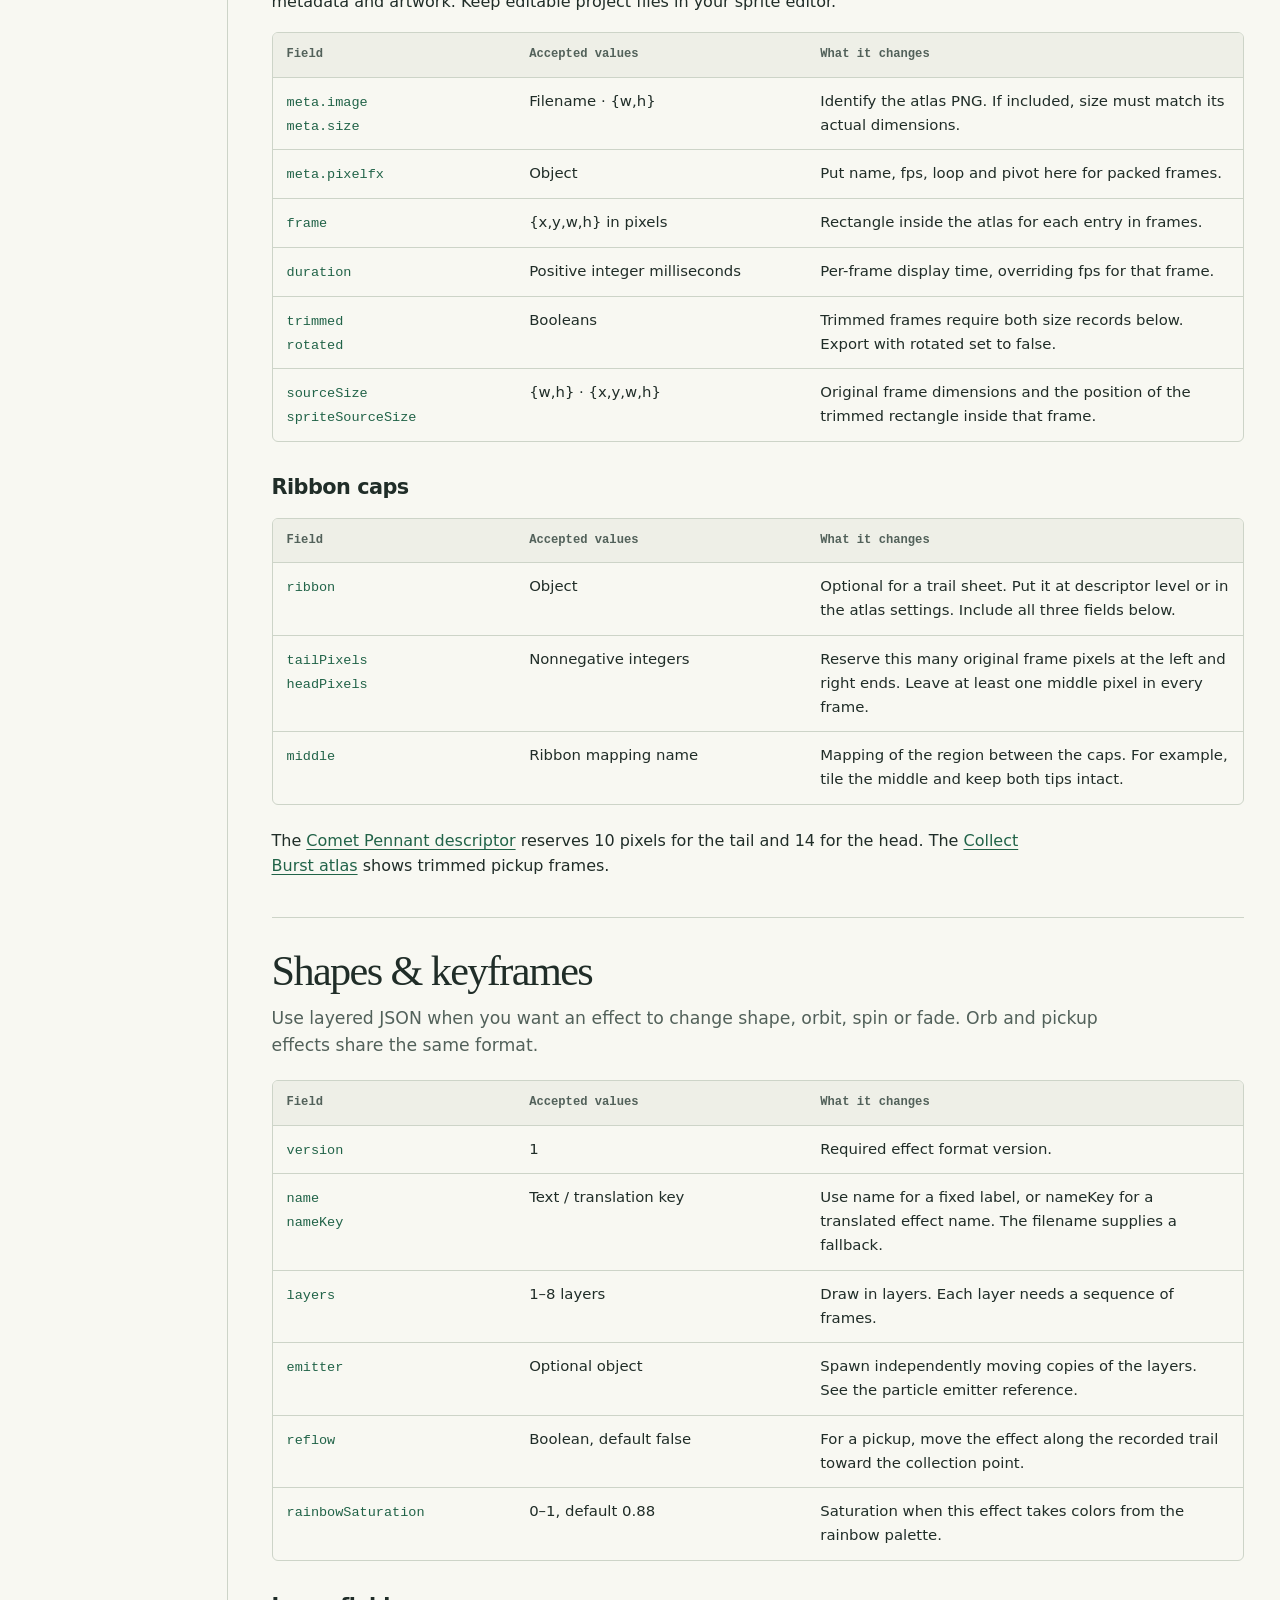
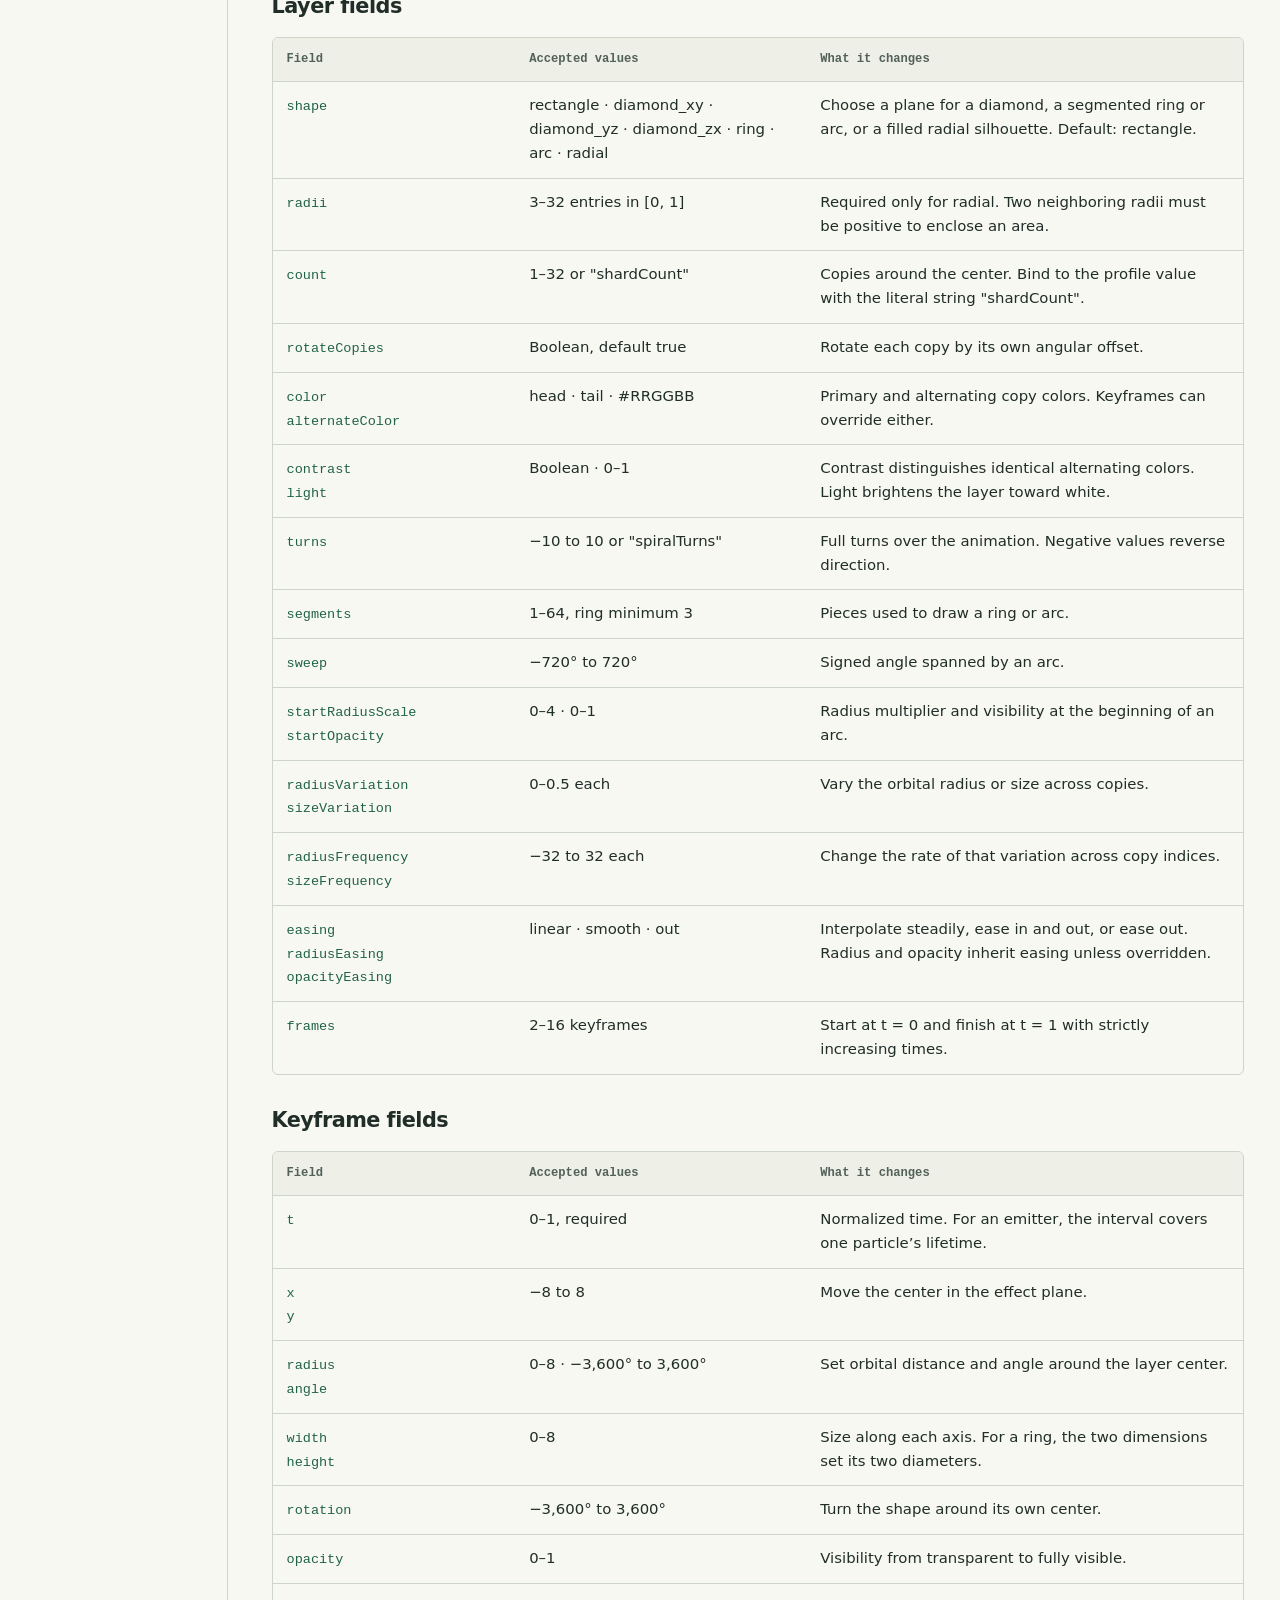
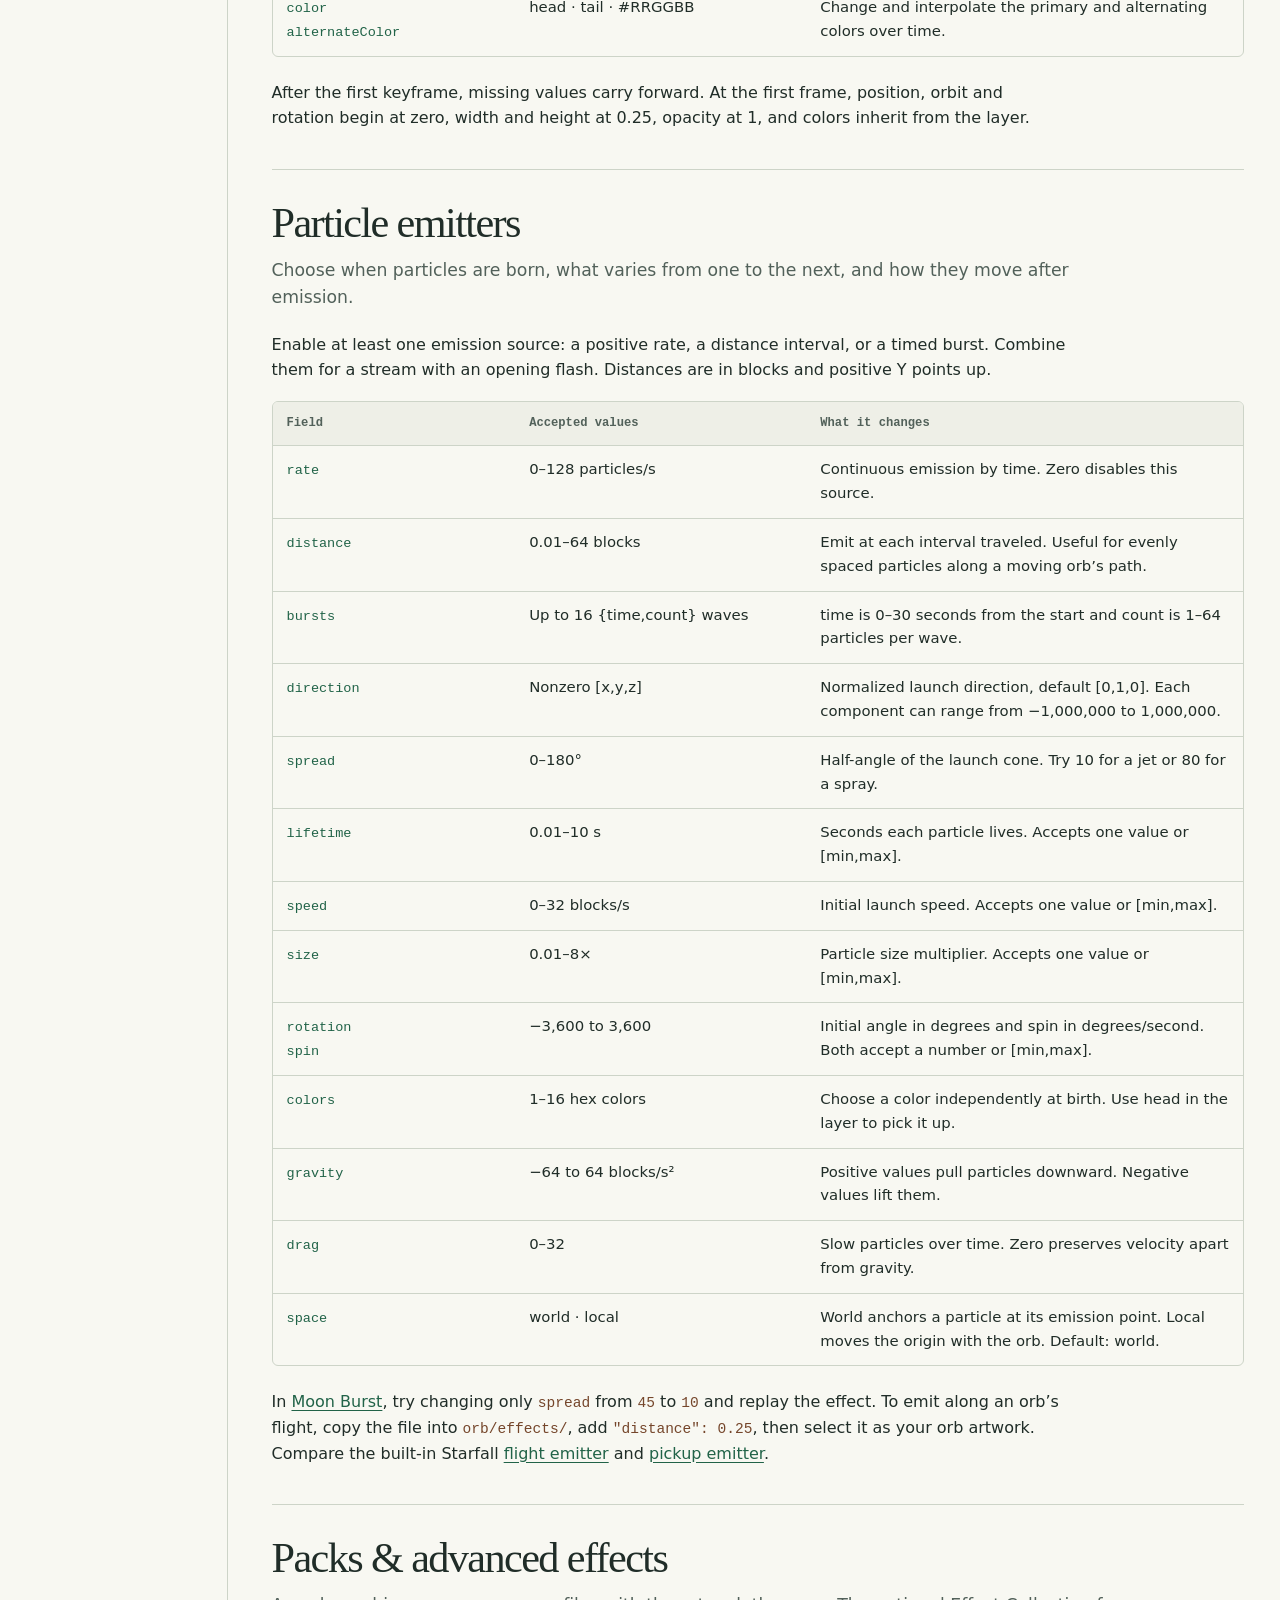
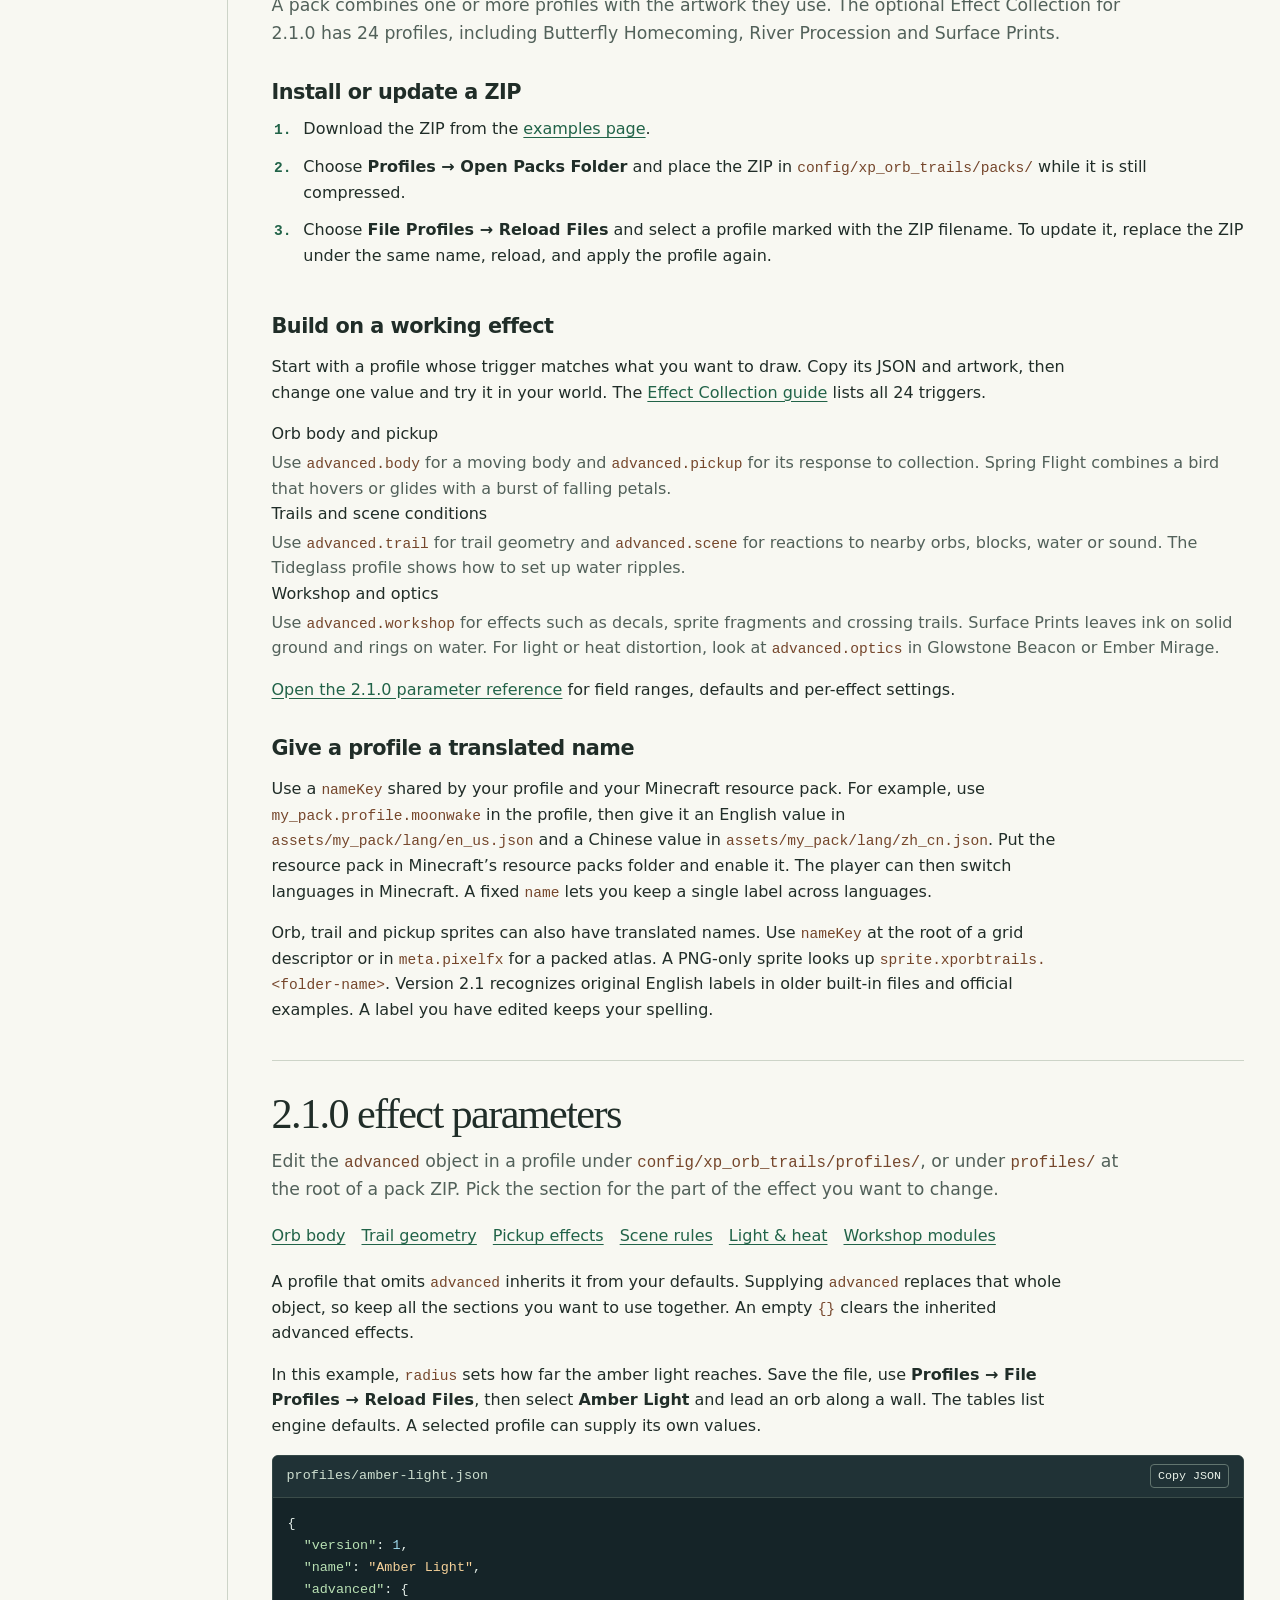
==== commit 67887a88: "Document the advanced effect parameters in both player guides" ====
--- a/docs/wiki/index.html
+++ b/docs/wiki/index.html
@@ -51,6 +51,16 @@
             <a href="#effect-packs">Packs &amp; advanced effects</a>
             <a href="#test-and-share-your-look">Test & share</a>
           </div>
+          <div class="nav-group">
+            <p>2.1.0 effect parameters</p>
+            <a href="#advanced-parameters">Where to start</a>
+            <a href="#advanced-body">Orb body</a>
+            <a href="#advanced-trail">Trail geometry</a>
+            <a href="#advanced-pickup">Pickup effects</a>
+            <a href="#advanced-scene">Scene rules</a>
+            <a href="#advanced-optics">Light &amp; heat</a>
+            <a href="#advanced-workshop">Workshop modules</a>
+          </div>
           <div class="mobile-links"><a href="https://github.com/GoldenEggOVO/xp_orb_trails/tree/26.3/examples">Examples ↗</a><a href="https://github.com/GoldenEggOVO/xp_orb_trails">GitHub ↗</a></div>
         </nav>
       </details>
@@ -120,6 +130,7 @@
         <thead><tr><th scope="col">Field</th><th scope="col">Accepted values</th><th scope="col">What it changes</th></tr></thead>
         <tbody>
 <tr id="profile-version"><th scope="row"><code>version</code></th><td>1</td><td>Required JSON format version. Use a number.</td></tr>
+<tr id="profile-advanced"><th scope="row"><code>advanced</code></th><td>Optional object</td><td>See the <a href="#advanced-parameters">advanced reference</a> for body, trail, pickup, scene, optics and workshop fields.</td></tr>
 <tr id="profile-name"><th scope="row"><code>name</code><br><code>nameKey</code></th><td>Text / translation key</td><td>Use name for a fixed label, or nameKey for a translated label. The filename supplies a fallback.</td></tr>
 </tbody></table></div>
         <p>A file profile starts with your <code>defaults.json</code> values, then applies the visual fields it supplies. Personal settings live one level up in <code>config/xp_orb_trails.json</code>. File profiles preserve the active master switch, render range and trail limit. An in-game saved profile captures all three. The raw settings and defaults use integer RGB colors. File profiles use quoted <code>#RRGGBB</code> values.</p>
@@ -370,9 +381,469 @@
         <dl><dt id="topic-orb-body-and-pickup">Orb body and pickup</dt><dd>Use <code>advanced.body</code> for a moving body and <code>advanced.pickup</code> for its response to collection. Spring Flight combines a bird that hovers or glides with a burst of falling petals.</dd>
         <dt id="topic-trails-and-scene-conditions">Trails and scene conditions</dt><dd>Use <code>advanced.trail</code> for trail geometry and <code>advanced.scene</code> for reactions to nearby orbs, blocks, water or sound. The Tideglass profile shows how to set up water ripples.</dd>
         <dt id="topic-workshop-and-optics">Workshop and optics</dt><dd>Use <code>advanced.workshop</code> for effects such as decals, sprite fragments and crossing trails. Surface Prints leaves ink on solid ground and rings on water. For light or heat distortion, look at <code>advanced.optics</code> in Glowstone Beacon or Ember Mirage.</dd></dl>
+        <p><a href="#advanced-parameters">Open the 2.1.0 parameter reference</a> for field ranges, defaults and per-effect settings.</p>
         <h3 id="localize-names">Give a profile a translated name</h3>
         <p>Use a <code>nameKey</code> shared by your profile and your Minecraft resource pack. For example, use <code>my_pack.profile.moonwake</code> in the profile, then give it an English value in <code>assets/my_pack/lang/en_us.json</code> and a Chinese value in <code>assets/my_pack/lang/zh_cn.json</code>. Put the resource pack in Minecraft’s resource packs folder and enable it. The player can then switch languages in Minecraft. A fixed <code>name</code> lets you keep a single label across languages.</p>
         <p>Orb, trail and pickup sprites can also have translated names. Use <code>nameKey</code> at the root of a grid descriptor or in <code>meta.pixelfx</code> for a packed atlas. A PNG-only sprite looks up <code>sprite.xporbtrails.&lt;folder-name&gt;</code>. Version 2.1 recognizes original English labels in older built-in files and official examples. A label you have edited keeps your spelling.</p>
+      </section>
+      <section class="chapter" id="advanced-parameters" aria-labelledby="title-advanced-parameters">
+        <h2 id="title-advanced-parameters">2.1.0 effect parameters</h2>
+        <p class="intro">Edit the <code>advanced</code> object in a profile under <code>config/xp_orb_trails/profiles/</code>, or under <code>profiles/</code> at the root of a pack ZIP. Pick the section for the part of the effect you want to change.</p>
+<nav class="parameter-links" aria-label="Jump to a table"><a href="#advanced-body">Orb body</a> <a href="#advanced-trail">Trail geometry</a> <a href="#advanced-pickup">Pickup effects</a> <a href="#advanced-scene">Scene rules</a> <a href="#advanced-optics">Light &amp; heat</a> <a href="#advanced-workshop">Workshop modules</a></nav>
+<p>A profile that omits <code>advanced</code> inherits it from your defaults. Supplying <code>advanced</code> replaces that whole object, so keep all the sections you want to use together. An empty <code>{}</code> clears the inherited advanced effects.</p>
+<p>In this example, <code>radius</code> sets how far the amber light reaches. Save the file, use <strong>Profiles → File Profiles → Reload Files</strong>, then select <strong>Amber Light</strong> and lead an orb along a wall. The tables list engine defaults. A selected profile can supply its own values.</p>
+<figure class="sample"><figcaption>profiles/amber-light.json</figcaption><pre><code>{
+  "version": 1,
+  "name": "Amber Light",
+  "advanced": {
+    "optics": {
+      "type": "light",
+      "radius": 2.8,
+      "strength": 1.92,
+      "color": "#FFBC63",
+      "maxOrbs": 4
+    }
+  }
+}</code></pre></figure>
+      </section>
+      <section class="chapter" id="advanced-body" aria-labelledby="title-advanced-body">
+        <h2 id="title-advanced-body">Orb body · advanced.body</h2>
+        <p class="intro">Choose a type in advanced.body. Start with the shared fields, then tune the settings for that body. Example profile: <a href="https://github.com/GoldenEggOVO/xp_orb_trails/blob/26.3/examples/2.1.0example/pack/profiles/workshop-festival.json">Spring Flight</a>.</p>
+<nav class="parameter-links" aria-label="Jump to a table"><a href="#adv-body">shared fields</a> <a href="#adv-body-planet">planet</a> <a href="#adv-body-firefly">firefly</a> <a href="#adv-body-magnet">magnet</a> <a href="#adv-body-tentacles">tentacles</a> <a href="#adv-body-droplet">droplet</a> <a href="#adv-body-bird">bird</a></nav>
+<div class="parameter-group"><h3 id="adv-body">advanced.body · shared fields</h3>
+<p>Add a body object to draw an effect on tracked orbs. For a replacement body, set showVanillaOrb to false and flightEffect to none. Body and pickup numbers are clamped to the listed ranges, and counts discard the fractional part. Optional values of the wrong type use their defaults. At normal speed, 20 ticks equal one second.</p>
+<div class="table-wrap"><table aria-labelledby="adv-body"><thead><tr><th scope="col">JSON field</th><th scope="col">Values and defaults</th><th scope="col">What it changes</th></tr></thead><tbody>
+<tr id="adv-body-field-type"><th scope="row"><code>type</code></th><td>Required · planet / firefly / magnet / tentacles / droplet / bird</td><td>Select the body. Omit the entire object for no advanced body.</td></tr>
+<tr id="adv-body-field-size"><th scope="row"><code>size</code></th><td>0.005–2 (default 0.1)</td><td>Base size in blocks. Sets the equatorial core radius for planet, the resting radius for droplet, and the longest sprite side for firefly and bird. Scales the magnet marks or tentacle thickness.</td></tr>
+<tr id="adv-body-field-color"><th scope="row"><code>color</code></th><td>#RRGGBB (default #BDE9EF)</td><td>Primary tint for the ring, fireflies, field marks, tentacles, droplet or bird. The planet core has its own color.</td></tr>
+<tr id="adv-body-field-radius"><th scope="row"><code>radius</code></th><td>0.015–2 (default 0.28)</td><td>In blocks. Sets the planet ring’s outer radius, firefly spawn radius, magnet pole spacing (poles at ±0.68 × radius), or tentacle anchor radius.</td></tr>
+<tr id="adv-body-field-lifetimeticks"><th scope="row"><code>lifetimeTicks</code></th><td>8–160 (default 34)</td><td>Firefly and magnet only. Ticks before a moving point respawns. Magnet points can also respawn on reaching the opposite pole.</td></tr>
+</tbody></table></div></div>
+<div class="parameter-group"><h3 id="adv-body-planet">advanced.body · planet</h3>
+<p>A solid core sits inside a tilted, slowly turning ring.</p>
+<div class="table-wrap"><table aria-labelledby="adv-body-planet"><thead><tr><th scope="col">JSON field</th><th scope="col">Values and defaults</th><th scope="col">What it changes</th></tr></thead><tbody>
+<tr id="adv-body-planet-field-ringwidth"><th scope="row"><code>ringWidth</code></th><td>0.002–0.25 (default 0.026)</td><td>Radial ring thickness in blocks, capped at 80% of radius.</td></tr>
+<tr id="adv-body-planet-field-tiltdegrees"><th scope="row"><code>tiltDegrees</code></th><td>−180–180 (default 32)</td><td>Ring-normal tilt from vertical, in degrees. At 0 the ring lies flat.</td></tr>
+<tr id="adv-body-planet-field-yawdegrees"><th scope="row"><code>yawDegrees</code></th><td>−360–360 (default 18)</td><td>Starting azimuth of the tilt, in degrees.</td></tr>
+<tr id="adv-body-planet-field-precessiondegrees"><th scope="row"><code>precessionDegrees</code></th><td>−20–20 (default 0.6)</td><td>Azimuth change in degrees per tick. A negative value reverses rotation.</td></tr>
+<tr id="adv-body-planet-field-segments"><th scope="row"><code>segments</code></th><td>8–48 (default 28)</td><td>Number of sections around the ring.</td></tr>
+<tr id="adv-body-planet-field-corecolor"><th scope="row"><code>coreColor</code></th><td>#RRGGBB (default #988BBD)</td><td>Core surface tint under shading.</td></tr>
+</tbody></table></div></div>
+<div class="parameter-group"><h3 id="adv-body-firefly">advanced.body · firefly</h3>
+<p>Sprites start around the orb, drift outward and curl back before respawning.</p>
+<div class="table-wrap"><table aria-labelledby="adv-body-firefly"><thead><tr><th scope="col">JSON field</th><th scope="col">Values and defaults</th><th scope="col">What it changes</th></tr></thead><tbody>
+<tr id="adv-body-firefly-field-count"><th scope="row"><code>count</code></th><td>1–32 (default 10)</td><td>Number of fireflies per orb.</td></tr>
+<tr id="adv-body-firefly-field-launchspeed"><th scope="row"><code>launchSpeed</code></th><td>0–0.15 (default 0.027)</td><td>Initial outward velocity in blocks per tick, in addition to a slight sideways motion.</td></tr>
+<tr id="adv-body-firefly-field-attraction"><th scope="row"><code>attraction</code></th><td>0–0.12 (default 0.022)</td><td>Strength of the pull toward the orb, increasing as the firefly ages.</td></tr>
+<tr id="adv-body-firefly-field-sprite"><th scope="row"><code>sprite</code></th><td>Orb sprite ID (default sprite:orb/atlas-firefly)</td><td>Animated artwork for each firefly. Install the referenced sheet with the profile.</td></tr>
+</tbody></table></div></div>
+<div class="parameter-group"><h3 id="adv-body-magnet">advanced.body · magnet</h3>
+<p>Short dashes trace a magnetic field from one pole to the other.</p>
+<div class="table-wrap"><table aria-labelledby="adv-body-magnet"><thead><tr><th scope="col">JSON field</th><th scope="col">Values and defaults</th><th scope="col">What it changes</th></tr></thead><tbody>
+<tr id="adv-body-magnet-field-count"><th scope="row"><code>count</code></th><td>1–32 (default 10)</td><td>Number of moving field marks.</td></tr>
+<tr id="adv-body-magnet-field-fieldspeed"><th scope="row"><code>fieldSpeed</code></th><td>0.003–0.15 (default 0.035)</td><td>Distance advanced along each field line in blocks per tick.</td></tr>
+</tbody></table></div></div>
+<div class="parameter-group"><h3 id="adv-body-tentacles">advanced.body · tentacles</h3>
+<p>Chains attach around the orb. Each node follows the previous node as the orb moves.</p>
+<div class="table-wrap"><table aria-labelledby="adv-body-tentacles"><thead><tr><th scope="col">JSON field</th><th scope="col">Values and defaults</th><th scope="col">What it changes</th></tr></thead><tbody>
+<tr id="adv-body-tentacles-field-count"><th scope="row"><code>count</code></th><td>1–8 (default 4)</td><td>Number of tentacles.</td></tr>
+<tr id="adv-body-tentacles-field-nodes"><th scope="row"><code>nodes</code></th><td>2–14 (default 7)</td><td>Nodes per tentacle including its anchor. There are nodes − 1 visible links.</td></tr>
+<tr id="adv-body-tentacles-field-spacing"><th scope="row"><code>spacing</code></th><td>0.012–0.25 (default 0.055)</td><td>Length of each link in blocks.</td></tr>
+<tr id="adv-body-tentacles-field-damping"><th scope="row"><code>damping</code></th><td>0.1–0.99 (default 0.82)</td><td>Fraction of the previous node displacement retained each tick. Higher values preserve more swing.</td></tr>
+</tbody></table></div></div>
+<div class="parameter-group"><h3 id="adv-body-droplet">advanced.body · droplet</h3>
+<p>A moving droplet stretches along its heading and narrows across it.</p>
+<div class="table-wrap"><table aria-labelledby="adv-body-droplet"><thead><tr><th scope="col">JSON field</th><th scope="col">Values and defaults</th><th scope="col">What it changes</th></tr></thead><tbody>
+<tr id="adv-body-droplet-field-stretchgain"><th scope="row"><code>stretchGain</code></th><td>0–18 (default 3.8)</td><td>Extra target stretch per unit of speed in blocks per tick. The target reaches at most 2.8 times the resting length.</td></tr>
+<tr id="adv-body-droplet-field-spring"><th scope="row"><code>spring</code></th><td>0.01–0.6 (default 0.22)</td><td>Response strength toward the target stretch each tick.</td></tr>
+<tr id="adv-body-droplet-field-damping"><th scope="row"><code>damping</code></th><td>0.2–0.98 (default 0.77)</td><td>Fraction of stretch velocity retained each tick. Higher values let oscillations last longer.</td></tr>
+</tbody></table></div></div>
+<div class="parameter-group"><h3 id="adv-body-bird">advanced.body · bird</h3>
+<p>The hovering bird changes to a glide at high speed and returns to hovering as it slows. Each pose restarts its animation on transition.</p>
+<div class="table-wrap"><table aria-labelledby="adv-body-bird"><thead><tr><th scope="col">JSON field</th><th scope="col">Values and defaults</th><th scope="col">What it changes</th></tr></thead><tbody>
+<tr id="adv-body-bird-field-glidespeed"><th scope="row"><code>glideSpeed</code></th><td>0.002–2 (default 0.14)</td><td>Enter glide at or above this orb speed in blocks per tick.</td></tr>
+<tr id="adv-body-bird-field-hoverspeed"><th scope="row"><code>hoverSpeed</code></th><td>0–2 (default 0.07)</td><td>Return to hovering at or below this speed in blocks per tick. The effective threshold is at most 99% of glideSpeed.</td></tr>
+<tr id="adv-body-bird-field-hoversprite"><th scope="row"><code>hoverSprite</code></th><td>Orb sprite ID (default sprite:orb/atlas-bird-hover)</td><td>Hover animation. Supply both pose sheets for the bird to replace the vanilla body.</td></tr>
+<tr id="adv-body-bird-field-glidesprite"><th scope="row"><code>glideSprite</code></th><td>Orb sprite ID (default sprite:orb/atlas-bird-glide)</td><td>Glide animation.</td></tr>
+</tbody></table></div></div>
+      </section>
+      <section class="chapter" id="advanced-trail" aria-labelledby="title-advanced-trail">
+        <h2 id="title-advanced-trail">Trail geometry · advanced.trail</h2>
+        <p class="intro">Choose a geometry in advanced.trail. Curve positions run from the tail to the head. Particle birth and strand settings are nested objects or arrays. Example profile: <a href="https://github.com/GoldenEggOVO/xp_orb_trails/blob/26.3/examples/2.1.0example/pack/profiles/workshop-storm.json">Magnetic Storm</a>.</p>
+<nav class="parameter-links" aria-label="Jump to a table"><a href="#adv-trail">geometry and curves</a> <a href="#adv-trail-curves">curve stops</a> <a href="#adv-trail-strands">ribbon strips</a> <a href="#adv-trail-branches">arc forks</a> <a href="#adv-trail-particles">emitter</a></nav>
+<div class="parameter-group"><h3 id="adv-trail">advanced.trail · geometry and curves</h3>
+<p>Distances use blocks and emitter times use seconds. An advanced trail replaces the usual trail geometry. During profile import, unknown trail keys, values outside their ranges and fractional integer fields are rejected.</p>
+<div class="table-wrap"><table aria-labelledby="adv-trail"><thead><tr><th scope="col">JSON field</th><th scope="col">Values and defaults</th><th scope="col">What it changes</th></tr></thead><tbody>
+<tr id="adv-trail-field-geometry"><th scope="row"><code>geometry</code></th><td>Required · ribbon / arc / crumble / particles</td><td>Choose a flat ribbon, a branching arc, a breaking trail or a particle-only trail. Omit advanced.trail for the ordinary trail.</td></tr>
+<tr id="adv-trail-field-period"><th scope="row"><code>period</code></th><td>0.08–16 (default 1)</td><td>Ribbon only. Distance in blocks for one orbit of an offset strand and one full roll increment.</td></tr>
+<tr id="adv-trail-field-roll"><th scope="row"><code>roll</code></th><td>−1440–1440 (default 0)</td><td>Ribbon twist in degrees per period of travel. Its sign sets the twist direction.</td></tr>
+<tr id="adv-trail-field-orientation"><th scope="row"><code>orientation</code></th><td>−360–360 (default 0)</td><td>Starting ribbon tilt around the direction of travel, in degrees.</td></tr>
+<tr id="adv-trail-field-breakat"><th scope="row"><code>breakAt</code></th><td>0.05–0.99 (default 0.72)</td><td>Crumble only. Fraction of a sample’s lifetime at which gaps start to open.</td></tr>
+<tr id="adv-trail-field-breakspacing"><th scope="row"><code>breakSpacing</code></th><td>0.04–2 (default 0.18)</td><td>Crumble only. Distance in blocks between repeating gaps.</td></tr>
+<tr id="adv-trail-field-widthcurve"><th scope="row"><code>widthCurve</code></th><td>1–16 [position, multiplier] pairs, multiplier 0–4 (default basic width scales)</td><td>Multiply the base width along the ribbon, arc or crumble trail. Without a curve, tailWidthScale, middleWidthScale and headWidthScale shape the width.</td></tr>
+<tr id="adv-trail-field-opacitycurve"><th scope="row"><code>opacityCurve</code></th><td>1–16 [position, opacity] pairs, opacity 0–1 (default 1)</td><td>Scale geometry opacity along the path. Final opacity also follows effectStrength, sample age and disappearance fade.</td></tr>
+<tr id="adv-trail-field-colorcurve"><th scope="row"><code>colorCurve</code></th><td>1–16 [position, &quot;#RRGGBB&quot;] pairs (default basic color settings)</td><td>Set the path colors. An explicit ribbon strand color overrides this curve for that strand. Expiry particles take their starting color at the tail.</td></tr>
+<tr id="adv-trail-field-strands"><th scope="row"><code>strands</code></th><td>1–4 objects (default one centered strand)</td><td>Ribbon only. Each entry controls the path, width and tint of one strip.</td></tr>
+<tr id="adv-trail-field-branches"><th scope="row"><code>branches</code></th><td>Object, arc only (default standard arc settings)</td><td>Set bend-triggered forks and main-arc jitter. Supplying this object for another geometry fails validation.</td></tr>
+<tr id="adv-trail-field-particles"><th scope="row"><code>particles</code></th><td>Emitter object (required for particles geometry, otherwise optional)</td><td>Add particles along the orb’s path or when trail samples expire. Omit to draw geometry alone.</td></tr>
+</tbody></table></div></div>
+<div class="parameter-group"><h3 id="adv-trail-curves">advanced.trail · curve stops</h3>
+<p>Use the same two-item array format for widthCurve, opacityCurve and colorCurve. For example, [[0, 0.2], [0.5, 1.5], [1, 1]] widens a ribbon in the middle.</p>
+<div class="table-wrap"><table aria-labelledby="adv-trail-curves"><thead><tr><th scope="col">JSON field</th><th scope="col">Values and defaults</th><th scope="col">What it changes</th></tr></thead><tbody>
+<tr id="adv-trail-curves-field-0"><th scope="row"><code>[0]</code></th><td>0–1, strictly increasing</td><td>Position measured by distance along the path. 0 is the tail and 1 is the head beside the orb.</td></tr>
+<tr id="adv-trail-curves-field-1"><th scope="row"><code>[1]</code></th><td>Width 0–4 / opacity 0–1 / color #RRGGBB</td><td>Values interpolate linearly between stops. Outside the first or last stop, the nearest endpoint value is kept. A single stop is constant.</td></tr>
+</tbody></table></div></div>
+<div class="parameter-group"><h3 id="adv-trail-strands">advanced.trail.strands[] · ribbon strips</h3>
+<p>Each strip can orbit the path on an elliptical cross-section and twist about its own centerline.</p>
+<div class="table-wrap"><table aria-labelledby="adv-trail-strands"><thead><tr><th scope="col">JSON field</th><th scope="col">Values and defaults</th><th scope="col">What it changes</th></tr></thead><tbody>
+<tr id="adv-trail-strands-field-phase"><th scope="row"><code>phase</code></th><td>−360–360 (default 0)</td><td>Starting angle of the strand orbit and strip orientation, in degrees.</td></tr>
+<tr id="adv-trail-strands-field-radius"><th scope="row"><code>radius</code></th><td>0–2 (default 0)</td><td>First semi-axis of the orbit in blocks.</td></tr>
+<tr id="adv-trail-strands-field-depth"><th scope="row"><code>depth</code></th><td>0–2 (default radius)</td><td>Second semi-axis in blocks. Match radius for a circular path.</td></tr>
+<tr id="adv-trail-strands-field-width"><th scope="row"><code>width</code></th><td>0.01–4 (default 1)</td><td>Additional multiplier for this strip after base width and widthCurve.</td></tr>
+<tr id="adv-trail-strands-field-color"><th scope="row"><code>color</code></th><td>#RRGGBB (default path color)</td><td>Override the trail color for this strip while retaining the opacity curve.</td></tr>
+</tbody></table></div></div>
+<div class="parameter-group"><h3 id="adv-trail-branches">advanced.trail.branches · arc forks</h3>
+<p>Forks appear at bends and flicker as the arc redraws. The main arc can still jitter with count set to 0.</p>
+<div class="table-wrap"><table aria-labelledby="adv-trail-branches"><thead><tr><th scope="col">JSON field</th><th scope="col">Values and defaults</th><th scope="col">What it changes</th></tr></thead><tbody>
+<tr id="adv-trail-branches-field-count"><th scope="row"><code>count</code></th><td>0–6 (default 3)</td><td>Maximum branches along the visible arc.</td></tr>
+<tr id="adv-trail-branches-field-length"><th scope="row"><code>length</code></th><td>0.02–2 (default 0.35)</td><td>Branch reach and minimum along-path separation of forks, in blocks. Also sets the scale of main-arc jitter.</td></tr>
+<tr id="adv-trail-branches-field-minturn"><th scope="row"><code>minTurn</code></th><td>1–180 (default 8)</td><td>A bend angle must exceed this number of degrees for a fork to form.</td></tr>
+<tr id="adv-trail-branches-field-jitter"><th scope="row"><code>jitter</code></th><td>0–0.5 (default 0.035)</td><td>Maximum offset scale of the main arc in each transverse direction, in blocks.</td></tr>
+<tr id="adv-trail-branches-field-flashseconds"><th scope="row"><code>flashSeconds</code></th><td>0.04–1 (default 0.12)</td><td>Seconds before the random pattern changes. Forks can appear during the first 75% of each cycle.</td></tr>
+</tbody></table></div></div>
+<div class="parameter-group"><h3 id="adv-trail-particles">advanced.trail.particles · emitter</h3>
+<p>The emitter keeps up to 48 live particles per orb. Distance births follow the moving orb. Expiry births occur where an old trail sample reaches its lifetime.</p>
+<div class="table-wrap"><table aria-labelledby="adv-trail-particles"><thead><tr><th scope="col">JSON field</th><th scope="col">Values and defaults</th><th scope="col">What it changes</th></tr></thead><tbody>
+<tr id="adv-trail-particles-field-birth"><th scope="row"><code>birth</code></th><td>Required · distance / expiry</td><td>Choose what triggers a burst. Every particles object requires this field.</td></tr>
+<tr id="adv-trail-particles-field-spacing"><th scope="row"><code>spacing</code></th><td>0.03–4 (default 0.15)</td><td>Distance mode. Blocks traveled between bursts.</td></tr>
+<tr id="adv-trail-particles-field-burst"><th scope="row"><code>burst</code></th><td>1–4 (default 1)</td><td>Particles per emission event.</td></tr>
+<tr id="adv-trail-particles-field-lifetime"><th scope="row"><code>lifetime</code></th><td>0.05–3 (default 0.7)</td><td>Particle life in seconds.</td></tr>
+<tr id="adv-trail-particles-field-size"><th scope="row"><code>size</code></th><td>0.005–0.5 (default 0.035)</td><td>Base particle size in blocks, varied from 0.7× to 1.3× at birth, then shrunk as it fades.</td></tr>
+<tr id="adv-trail-particles-field-inheritvelocity"><th scope="row"><code>inheritVelocity</code></th><td>0–2 (default 0)</td><td>Distance mode. Multiplier for the orb velocity inherited at birth.</td></tr>
+<tr id="adv-trail-particles-field-tangentspeed"><th scope="row"><code>tangentSpeed</code></th><td>−5–5 (default 0.4)</td><td>Expiry mode. Launch speed along the path tangent in blocks per second. A negative value reverses the direction.</td></tr>
+<tr id="adv-trail-particles-field-scatter"><th scope="row"><code>scatter</code></th><td>0–5 (default 0.2)</td><td>Maximum random launch speed added on each axis in either direction, in blocks per second.</td></tr>
+<tr id="adv-trail-particles-field-gravity"><th scope="row"><code>gravity</code></th><td>−20–20 (default 0)</td><td>Vertical acceleration in blocks per second squared. Positive values pull down and negative values lift.</td></tr>
+<tr id="adv-trail-particles-field-drag"><th scope="row"><code>drag</code></th><td>0–16 (default 0)</td><td>Drag coefficient per second. Higher values shorten the distance traveled from the launch impulse.</td></tr>
+<tr id="adv-trail-particles-field-turbulence"><th scope="row"><code>turbulence</code></th><td>0–4 (default 0)</td><td>Horizontal wind speed amplitude in blocks per second. At 0, particles follow only launch velocity, gravity and drag.</td></tr>
+<tr id="adv-trail-particles-field-frequency"><th scope="row"><code>frequency</code></th><td>0.1–12 (default 2)</td><td>Wind phase rate in radians per second when turbulence is above 0. Higher values vary the wind more rapidly.</td></tr>
+<tr id="adv-trail-particles-field-color"><th scope="row"><code>color</code></th><td>#RRGGBB (default #FFFFFF)</td><td>Starting color for distance births. Expiry births use the trail’s tail color at the time of expiry.</td></tr>
+<tr id="adv-trail-particles-field-endcolor"><th scope="row"><code>endColor</code></th><td>#RRGGBB (default starting color)</td><td>Color approached linearly over particle life.</td></tr>
+</tbody></table></div></div>
+      </section>
+      <section class="chapter" id="advanced-pickup" aria-labelledby="title-advanced-pickup">
+        <h2 id="title-advanced-pickup">Pickup effects · advanced.pickup</h2>
+        <p class="intro">Choose a type in advanced.pickup. To see it, enable pickupFlash and collect an orb in the world. Example profile: <a href="https://github.com/GoldenEggOVO/xp_orb_trails/blob/26.3/examples/2.1.0example/pack/profiles/workshop-tideglass.json">Tideglass</a>.</p>
+<nav class="parameter-links" aria-label="Jump to a table"><a href="#adv-pickup">shared fields</a> <a href="#adv-pickup-petals">petals</a> <a href="#adv-pickup-children">fireworks and rebound</a> <a href="#adv-pickup-rebound">rebound</a> <a href="#adv-pickup-ripple">ripple</a> <a href="#adv-pickup-vortex">vortex</a></nav>
+<div class="parameter-group"><h3 id="adv-pickup">advanced.pickup · shared fields</h3>
+<p>Turn on pickupFlash to play these effects. The vortex also emits during flight while that switch is on. Here, speed is in blocks per tick and gravity is in blocks per tick squared.</p>
+<div class="table-wrap"><table aria-labelledby="adv-pickup"><thead><tr><th scope="col">JSON field</th><th scope="col">Values and defaults</th><th scope="col">What it changes</th></tr></thead><tbody>
+<tr id="adv-pickup-field-type"><th scope="row"><code>type</code></th><td>Required · petals / fireworks / ripple / rebound / vortex</td><td>Select the pickup response. Omit the object for no advanced pickup response.</td></tr>
+<tr id="adv-pickup-field-size"><th scope="row"><code>size</code></th><td>0.003–0.6 (default 0.045)</td><td>Base petal size, particle size or ripple line width in blocks. Individual petals, rockets and ice shards vary from 0.8× to 1.2×.</td></tr>
+<tr id="adv-pickup-field-color"><th scope="row"><code>color</code></th><td>#RRGGBB (default #C9F4FA)</td><td>Primary sprite, particle or ring tint.</td></tr>
+<tr id="adv-pickup-field-count"><th scope="row"><code>count</code></th><td>1–32 (default 10, vortex 16)</td><td>Petals, fireworks and rebound spawn this many petals, rockets or ice shards. Vortex uses it as the maximum number of live drift particles per orb.</td></tr>
+<tr id="adv-pickup-field-speed"><th scope="row"><code>speed</code></th><td>0.002–0.65 (default 0.082)</td><td>Initial speed of petals, rockets, shards or free vortex particles. Petals and shards also receive a fixed fraction as upward lift.</td></tr>
+<tr id="adv-pickup-field-gravity"><th scope="row"><code>gravity</code></th><td>0–0.12 (default 0.009)</td><td>Downward acceleration for petals, fireworks and rebound, including sparks and powder.</td></tr>
+<tr id="adv-pickup-field-lifetimeticks"><th scope="row"><code>lifetimeTicks</code></th><td>3–160 (default 32)</td><td>Base ticks for petals, rockets and shards (randomized to about 78–100%), duration of each ripple ring, or maximum time for captured vortex particles.</td></tr>
+</tbody></table></div></div>
+<div class="parameter-group"><h3 id="adv-pickup-petals">advanced.pickup · petals</h3>
+<p>Petals rise on collection, flutter sideways and rotate while falling.</p>
+<div class="table-wrap"><table aria-labelledby="adv-pickup-petals"><thead><tr><th scope="col">JSON field</th><th scope="col">Values and defaults</th><th scope="col">What it changes</th></tr></thead><tbody>
+<tr id="adv-pickup-petals-field-sprite"><th scope="row"><code>sprite</code></th><td>Pickup sprite ID (default sprite:pickup/atlas-sakura)</td><td>Petal artwork. Install the referenced sheet with the profile.</td></tr>
+<tr id="adv-pickup-petals-field-flutter"><th scope="row"><code>flutter</code></th><td>0–0.04 (default 0.004)</td><td>Sideways acceleration amplitude in blocks per tick squared.</td></tr>
+<tr id="adv-pickup-petals-field-spinscale"><th scope="row"><code>spinScale</code></th><td>0–8 (default 1)</td><td>Multiplier for each petal’s rotation rate. Use 0 to hold the initial orientation.</td></tr>
+</tbody></table></div></div>
+<div class="parameter-group"><h3 id="adv-pickup-children">advanced.pickup · fireworks and rebound</h3>
+<p>Rockets burst when their lifetime ends. Ice shards release powder when they reach the contact count. Each pickup simulation holds up to 160 live particles.</p>
+<div class="table-wrap"><table aria-labelledby="adv-pickup-children"><thead><tr><th scope="col">JSON field</th><th scope="col">Values and defaults</th><th scope="col">What it changes</th></tr></thead><tbody>
+<tr id="adv-pickup-children-field-children"><th scope="row"><code>children</code></th><td>1–16 (default fireworks 8, rebound 5)</td><td>Sparks per rocket or powder particles per shattered shard, subject to the live particle cap.</td></tr>
+<tr id="adv-pickup-children-field-childspeed"><th scope="row"><code>childSpeed</code></th><td>0.002–0.4 (default 0.055)</td><td>Base child launch speed in blocks per tick. Powder is launched upward.</td></tr>
+<tr id="adv-pickup-children-field-childlifetimeticks"><th scope="row"><code>childLifetimeTicks</code></th><td>2–80 (default 14)</td><td>Lifetime in ticks of sparks or powder.</td></tr>
+<tr id="adv-pickup-children-field-accent"><th scope="row"><code>accent</code></th><td>#RRGGBB (default fireworks #EF9EAE, rebound #EFFAFF)</td><td>Children alternate between accent and the parent color.</td></tr>
+</tbody></table></div></div>
+<div class="parameter-group"><h3 id="adv-pickup-rebound">advanced.pickup · rebound</h3>
+<p>Shards reflect from solid block collision surfaces. Only shards that reach the specified number of contacts shatter.</p>
+<div class="table-wrap"><table aria-labelledby="adv-pickup-rebound"><thead><tr><th scope="col">JSON field</th><th scope="col">Values and defaults</th><th scope="col">What it changes</th></tr></thead><tbody>
+<tr id="adv-pickup-rebound-field-restitution"><th scope="row"><code>restitution</code></th><td>0.02–1 (default 0.62)</td><td>Fraction of incoming perpendicular speed recovered in the bounce.</td></tr>
+<tr id="adv-pickup-rebound-field-contacts"><th scope="row"><code>contacts</code></th><td>1–6 (default 2)</td><td>Number of impacts needed to shatter a shard.</td></tr>
+</tbody></table></div></div>
+<div class="parameter-group"><h3 id="adv-pickup-ripple">advanced.pickup · ripple</h3>
+<p>The falling mark and rings follow solid terrain below the pickup. The effect needs a block surface within probeDepth. Water-triggered scene reactions use advanced.scene.</p>
+<div class="table-wrap"><table aria-labelledby="adv-pickup-ripple"><thead><tr><th scope="col">JSON field</th><th scope="col">Values and defaults</th><th scope="col">What it changes</th></tr></thead><tbody>
+<tr id="adv-pickup-ripple-field-probedepth"><th scope="row"><code>probeDepth</code></th><td>0.25–12 (default 4)</td><td>Maximum downward distance to find the first solid collision surface, in blocks.</td></tr>
+<tr id="adv-pickup-ripple-field-fallticks"><th scope="row"><code>fallTicks</code></th><td>0–25 (default 4)</td><td>Ticks before the first ring starts. At 0, rings start without the falling mark.</td></tr>
+<tr id="adv-pickup-ripple-field-radius"><th scope="row"><code>radius</code></th><td>0.03–3 (default 0.62)</td><td>Outer scale of the expanding rings in blocks. Each begins at 4.5% of this radius.</td></tr>
+<tr id="adv-pickup-ripple-field-rings"><th scope="row"><code>rings</code></th><td>1–4 (default 2)</td><td>Number of consecutive rings.</td></tr>
+<tr id="adv-pickup-ripple-field-segments"><th scope="row"><code>segments</code></th><td>8–36 (default 20)</td><td>Terrain samples around each ring. Higher values give a smoother contour.</td></tr>
+<tr id="adv-pickup-ripple-field-delayticks"><th scope="row"><code>delayTicks</code></th><td>1–20 (default 3)</td><td>Time between successive ring starts, in ticks.</td></tr>
+</tbody></table></div></div>
+<div class="parameter-group"><h3 id="adv-pickup-vortex">advanced.pickup · vortex</h3>
+<p>During flight, particles drift independently for 16–40 ticks. Collection draws the existing particles into the pickup point.</p>
+<div class="table-wrap"><table aria-labelledby="adv-pickup-vortex"><thead><tr><th scope="col">JSON field</th><th scope="col">Values and defaults</th><th scope="col">What it changes</th></tr></thead><tbody>
+<tr id="adv-pickup-vortex-field-pertick"><th scope="row"><code>perTick</code></th><td>1–6 (default 2)</td><td>Maximum drift particles emitted each tick while below count.</td></tr>
+<tr id="adv-pickup-vortex-field-radius"><th scope="row"><code>radius</code></th><td>0.02–3 (default 0.42)</td><td>Spawn radius in blocks, varied from 0.6× to 1.1× per particle.</td></tr>
+<tr id="adv-pickup-vortex-field-accent"><th scope="row"><code>accent</code></th><td>#RRGGBB (default #B8A2E0)</td><td>Alternate drift color, chosen randomly with color.</td></tr>
+<tr id="adv-pickup-vortex-field-attraction"><th scope="row"><code>attraction</code></th><td>0.005–0.5 (default 0.12)</td><td>Inward pull proportional to the particle’s distance from the pickup point.</td></tr>
+<tr id="adv-pickup-vortex-field-tangent"><th scope="row"><code>tangent</code></th><td>−0.3–0.3 (default 0.095)</td><td>Sideways pull around the vertical axis after collection. Its sign chooses the direction of the swirl.</td></tr>
+</tbody></table></div></div>
+      </section>
+      <section class="chapter" id="advanced-scene" aria-labelledby="title-advanced-scene">
+        <h2 id="title-advanced-scene">Scene rules · advanced.scene</h2>
+        <p class="intro">Add an object to advanced.scene for each condition you want to observe in the world. Example profile: <a href="https://github.com/GoldenEggOVO/xp_orb_trails/blob/26.3/examples/2.1.0example/pack/profiles/workshop-dusk.json">Dusk Moth</a>.</p>
+<nav class="parameter-links" aria-label="Jump to a table"><a href="#scene-fields">Scene rule fields</a> <a href="#scene-types">Scene triggers and active fields</a></nav>
+<div class="parameter-group"><h3 id="scene-fields">Scene rule fields</h3>
+<p>Each item in advanced.scene needs a type. The rule list below identifies which settings each type uses. Numeric settings are clamped to the listed ranges.</p>
+<div class="table-wrap"><table aria-labelledby="scene-fields"><thead><tr><th scope="col">JSON field</th><th scope="col">Values and defaults</th><th scope="col">What it changes</th></tr></thead><tbody>
+<tr id="scene-fields-field-type"><th scope="row"><code>type</code></th><td>Required string</td><td>Choose one of the 16 rule names below. Use up to eight different types in one profile.</td></tr>
+<tr id="scene-fields-field-radius"><th scope="row"><code>radius</code></th><td>0.02–4 blocks · default 0.38</td><td>Sets the size of a ring, orbit or radial shape. Range of detection is set separately by range.</td></tr>
+<tr id="scene-fields-field-width"><th scope="row"><code>width</code></th><td>0.005–0.3 blocks · default 0.032</td><td>Sets line thickness or the base particle size, depending on the rule.</td></tr>
+<tr id="scene-fields-field-range"><th scope="row"><code>range</code></th><td>0.1–32 blocks · default 5</td><td>Controls the distance to another orb, the player, the ground or a sound source.</td></tr>
+<tr id="scene-fields-field-threshold"><th scope="row"><code>threshold</code></th><td>0.001–180 · default depends on type</td><td>combo: 1 second; turn: 28°; values: 4 XP; dust: 0.65 blocks; speed: 0.14 blocks/tick; beat: 0.14 seconds.</td></tr>
+<tr id="scene-fields-field-count"><th scope="row"><code>count</code></th><td>1–24 · default 4</td><td>Sets a link, ring, streak or particle count. The dust and biome rules emit at most four particles per burst.</td></tr>
+<tr id="scene-fields-field-duration"><th scope="row"><code>duration</code></th><td>0.08–5 seconds · default 1</td><td>Lifetime of an emitted event. The persistent elements are drawn while their condition is active.</td></tr>
+<tr id="scene-fields-field-color"><th scope="row"><code>color</code></th><td>#RRGGBB · default #9EF9CA</td><td>Primary color, or fallback when sampling ground or biome artwork.</td></tr>
+<tr id="scene-fields-field-secondary"><th scope="row"><code>secondary</code></th><td>#RRGGBB · default #D7ACF9</td><td>Second color for rules that alternate or interpolate colors.</td></tr>
+<tr id="scene-fields-field-sprite"><th scope="row"><code>sprite</code></th><td>Orb sprite ID · default empty</td><td>dusk draws this sprite, tinted by time of day. An unresolved sprite draws a small cross.</td></tr>
+<tr id="scene-fields-field-sound"><th scope="row"><code>sound</code></th><td>Sound event ID · default minecraft:entity.experience_orb.pickup</td><td>beat listens for this exact client sound event.</td></tr>
+<tr id="scene-fields-field-biomes"><th scope="row"><code>biomes</code></th><td>Object · default {}</td><td>For biome, map an exact biome ID, a #tag or * to a variant. Exact ID wins, then the first matching tag, then *.</td></tr>
+<tr id="scene-fields-field-biomes-id-shape"><th scope="row"><code>biomes.&lt;id&gt;.shape</code></th><td>String · default spark</td><td>Choose a scatter shape, for example spark, snow or dust. Unknown names draw a spark-shaped cross.</td></tr>
+<tr id="scene-fields-field-biomes-id-color"><th scope="row"><code>biomes.&lt;id&gt;.color</code></th><td>#RRGGBB · default rule color</td><td>Overrides the particle color for this biome or tag.</td></tr>
+</tbody></table></div></div>
+<div class="parameter-group"><h3 id="scene-types">Scene triggers and active fields</h3>
+<p>Use the name in the first column as type. For example, raise threshold on turn to reserve the crescent for sharper turns.</p>
+<div class="table-wrap"><table aria-labelledby="scene-types"><thead><tr><th scope="col">Rule type</th><th scope="col">Active fields</th><th scope="col">Trigger and result</th></tr></thead><tbody>
+<tr id="scene-types-field-stars"><th scope="row"><code>stars</code></th><td><code>range, count, width, color</code></td><td>Draws lines between nearby orbs. count limits the connections per orb.</td></tr>
+<tr id="scene-types-field-chain"><th scope="row"><code>chain</code></th><td><code>range, count, width, duration, color, secondary</code></td><td>At pickup, arcs hop to the nearest unvisited orb within range. count limits hops.</td></tr>
+<tr id="scene-types-field-combo"><th scope="row"><code>combo</code></th><td><code>threshold, count, radius, duration, color</code></td><td>Picking up another orb within threshold seconds grows the ring. count caps the local player&#x27;s streak.</td></tr>
+<tr id="scene-types-field-level"><th scope="row"><code>level</code></th><td><code>count, width, duration, color, secondary</code></td><td>When the local player&#x27;s XP level increases, emits count alternating colored sparks.</td></tr>
+<tr id="scene-types-field-values"><th scope="row"><code>values</code></th><td><code>threshold, count, radius, width, color, secondary</code></td><td>Adds one band per threshold XP stored in the orb, up to count.</td></tr>
+<tr id="scene-types-field-wake"><th scope="row"><code>wake</code></th><td><code>range, count, radius, color, secondary</code></td><td>Opens count petals as the orb approaches the player within range.</td></tr>
+<tr id="scene-types-field-turn"><th scope="row"><code>turn</code></th><td><code>threshold, radius, duration, color</code></td><td>Creates a crescent when the change in travel direction meets threshold degrees. Cooldown is four ticks.</td></tr>
+<tr id="scene-types-field-speed"><th scope="row"><code>speed</code></th><td><code>threshold, width, color, secondary</code></td><td>Colors recent trail positions by smoothed orb speed. secondary is reached at threshold blocks/tick.</td></tr>
+<tr id="scene-types-field-groundcolor"><th scope="row"><code>groundcolor</code></th><td><code>range, width, color</code></td><td>Samples the map color of the solid surface below the orb. color is the fallback. Combining it with speed blends the two tints.</td></tr>
+<tr id="scene-types-field-underwater"><th scope="row"><code>underwater</code></th><td><code>width, radius, duration, color, secondary</code></td><td>Makes bubbles in water and a flat ring when an orb enters or leaves water. secondary colors the ring.</td></tr>
+<tr id="scene-types-field-rain"><th scope="row"><code>rain</code></th><td><code>width, duration, color</code></td><td>Emits drops while the orb is exposed to rain. Emission follows the local rain intensity.</td></tr>
+<tr id="scene-types-field-dusk"><th scope="row"><code>dusk</code></th><td><code>radius, sprite, color, secondary</code></td><td>Interpolates between day and night colors over the world clock cycle.</td></tr>
+<tr id="scene-types-field-biome"><th scope="row"><code>biome</code></th><td><code>biomes, count, width, duration, color</code></td><td>Every third tick, scatters particles for the local biome. Variants can override shape and color.</td></tr>
+<tr id="scene-types-field-dust"><th scope="row"><code>dust</code></th><td><code>range, threshold, count, width, duration, color</code></td><td>A moving orb kicks up dust near solid ground. range is the probe distance and threshold sets the emission height; closer orbs emit more often.</td></tr>
+<tr id="scene-types-field-capture"><th scope="row"><code>capture</code></th><td><code>range, radius, width, duration, color</code></td><td>A light orbits between the approaching orb and player. On local pickup, a fading spark curls toward the player.</td></tr>
+<tr id="scene-types-field-beat"><th scope="row"><code>beat</code></th><td><code>sound, range, threshold, radius, duration, color</code></td><td>On the matching sound, emits rings on nearby orbs. threshold is the minimum interval in seconds.</td></tr>
+</tbody></table></div></div>
+      </section>
+      <section class="chapter" id="advanced-optics" aria-labelledby="title-advanced-optics">
+        <h2 id="title-advanced-optics">Light &amp; heat · advanced.optics</h2>
+        <p class="intro">Put one optics object inside advanced. Test it in the world with a textured wall and a moving orb. Example profile: <a href="https://github.com/GoldenEggOVO/xp_orb_trails/blob/26.3/examples/2.1.0example/pack/profiles/workshop-beacon.json">Glowstone Beacon</a>.</p>
+<div class="parameter-group"><h3 id="optics-fields">Light and heat settings</h3>
+<p>Choose one mode per profile. Use light near a wall to see its tint, or heat in front of a textured surface to see the moving distortion.</p>
+<div class="table-wrap"><table aria-labelledby="optics-fields"><thead><tr><th scope="col">JSON field</th><th scope="col">Values and defaults</th><th scope="col">What it changes</th></tr></thead><tbody>
+<tr id="optics-fields-field-type"><th scope="row"><code>type</code></th><td>light / heat · required</td><td>light brightens visible surfaces near the orb; heat refracts the background through a volume around it.</td></tr>
+<tr id="optics-fields-field-radius"><th scope="row"><code>radius</code></th><td>0.1–8 blocks · light 3.25, heat 0.75</td><td>Radius of the light or distortion around each orb.</td></tr>
+<tr id="optics-fields-field-strength"><th scope="row"><code>strength</code></th><td>light 0–4, default 1.4 · heat 0–12, default 3</td><td>Controls light intensity or screen-space displacement in heat mode. Zero skips the effect.</td></tr>
+<tr id="optics-fields-field-color"><th scope="row"><code>color</code></th><td>#RRGGBB · default #FFCB72</td><td>Tint of light mode.</td></tr>
+<tr id="optics-fields-field-speed"><th scope="row"><code>speed</code></th><td>0–5 · default 1</td><td>Animation rate in heat mode. Zero freezes the wave pattern while leaving distortion visible.</td></tr>
+<tr id="optics-fields-field-maxorbs"><th scope="row"><code>maxOrbs</code></th><td>1–8 · default 6</td><td>Limits the simultaneous sources. The nearest tracked orbs within renderRange take priority.</td></tr>
+</tbody></table></div></div>
+      </section>
+      <section class="chapter" id="advanced-workshop" aria-labelledby="title-advanced-workshop">
+        <h2 id="title-advanced-workshop">Workshop modules · advanced.workshop</h2>
+        <p class="intro">advanced.workshop takes an array of up to 17 objects. Each object needs a unique type. For ink and events, also see the emitter and event-link tables. Example profile: <a href="https://github.com/GoldenEggOVO/xp_orb_trails/blob/26.3/examples/2.1.0example/pack/profiles/lab-events.json">Second Bounce Snow</a>.</p>
+<nav class="parameter-links" aria-label="Jump to a table"><a href="#ws-assemble">assemble</a> <a href="#ws-shed">shed</a> <a href="#ws-directional">directional</a> <a href="#ws-relief">relief</a> <a href="#ws-fracture">fracture</a> <a href="#ws-rig">rig</a> <a href="#ws-brush">brush</a> <a href="#ws-morph">morph</a> <a href="#ws-hoops">hoops</a> <a href="#ws-hand">hand</a> <a href="#ws-school">school</a> <a href="#ws-crossing">crossing</a> <a href="#ws-current">current</a> <a href="#ws-redstone">redstone</a> <a href="#ws-fusion">fusion</a> <a href="#ws-ink">ink</a> <a href="#ws-events">events</a> <a href="#ws-emitters">emitter fields</a> <a href="#ws-links">event links</a></nav>
+<div class="parameter-group"><h3 id="ws-assemble">workshop · assemble</h3>
+<p>With pickupFlash enabled, moving pixels form the first frame of an orb sprite at the pickup position. These pixel-workshop fields are validated on load.</p>
+<div class="table-wrap"><table aria-labelledby="ws-assemble"><thead><tr><th scope="col">JSON field</th><th scope="col">Values and defaults</th><th scope="col">What it changes</th></tr></thead><tbody>
+<tr id="ws-assemble-field-sprite"><th scope="row"><code>sprite</code></th><td>Orb sprite ID, default sprite:orb/luna-moth</td><td>Selects the target image. A missing sprite produces no assembly.</td></tr>
+<tr id="ws-assemble-field-mode"><th scope="row"><code>mode</code></th><td>fill (default) or outline</td><td>Samples all visible cells or only their outer and hole edges.</td></tr>
+<tr id="ws-assemble-field-capturetrail"><th scope="row"><code>captureTrail</code></th><td>Boolean, default true</td><td>Starts motes at surviving shed pixels, or at the drift dots this effect emits when shed is absent. With false or no dots, motes start scattered near the orb.</td></tr>
+<tr id="ws-assemble-field-samples"><th scope="row"><code>samples</code></th><td>Integer 4–512, default 256</td><td>Caps the number of cells that fly into place. The grid samples up to 32 cells along the longest side.</td></tr>
+<tr id="ws-assemble-field-size"><th scope="row"><code>size</code></th><td>0.05–4 blocks, default 0.9</td><td>Sets the longer side of the full, untrimmed source frame in the world.</td></tr>
+<tr id="ws-assemble-field-formticks"><th scope="row"><code>formTicks</code></th><td>Integer 1–120 ticks, default 14</td><td>Time for the pixels to converge.</td></tr>
+<tr id="ws-assemble-field-holdticks"><th scope="row"><code>holdTicks</code></th><td>Integer 0–120 ticks, default 10</td><td>Time to hold the completed picture before scattering.</td></tr>
+<tr id="ws-assemble-field-disperseticks"><th scope="row"><code>disperseTicks</code></th><td>Integer 1–120 ticks, default 12</td><td>Time for the pixels to drift apart and fade.</td></tr>
+</tbody></table></div></div>
+<div class="parameter-group"><h3 id="ws-shed">workshop · shed</h3>
+<p>The moving orb sheds colored cells from its current artwork. Each sampled position leaves a four-tick hole in the workshop body.</p>
+<div class="table-wrap"><table aria-labelledby="ws-shed"><thead><tr><th scope="col">JSON field</th><th scope="col">Values and defaults</th><th scope="col">What it changes</th></tr></thead><tbody>
+<tr id="ws-shed-field-mode"><th scope="row"><code>mode</code></th><td>edge (default) or all</td><td>Draws pixels from visible edges or anywhere in the visible image.</td></tr>
+<tr id="ws-shed-field-count"><th scope="row"><code>count</code></th><td>Integer 1–16, default 3</td><td>Pixels selected per moving orb per tick.</td></tr>
+<tr id="ws-shed-field-lifeticks"><th scope="row"><code>lifeTicks</code></th><td>Integer 1–120 ticks, default 20</td><td>Lifetime of each drifting pixel. Each orb retains up to 128 shed pixels.</td></tr>
+</tbody></table></div></div>
+<div class="parameter-group"><h3 id="ws-directional">workshop · directional</h3>
+<p>Give the sheet eight consecutive, equally sized groups of frames. The camera angle relative to the orb’s heading selects one group.</p>
+<div class="table-wrap"><table aria-labelledby="ws-directional"><thead><tr><th scope="col">JSON field</th><th scope="col">Values and defaults</th><th scope="col">What it changes</th></tr></thead><tbody>
+<tr id="ws-directional-field-sprite"><th scope="row"><code>sprite</code></th><td>Orb sprite ID, default sprite:orb/lab-skiff</td><td>Frames must load and divide evenly into eight groups for directional display. Otherwise the renderer tries the relief or flight artwork and then the visible vanilla orb.</td></tr>
+<tr id="ws-directional-field-size"><th scope="row"><code>size</code></th><td>0.05–4 blocks, default 0.8</td><td>World length of the directional frame’s longer untrimmed side.</td></tr>
+<tr id="ws-directional-field-fps"><th scope="row"><code>fps</code></th><td>0.1–60 frames/s, default 10</td><td>Loops the frames in the selected direction group. A one-frame group stays still.</td></tr>
+<tr id="ws-directional-field-heading"><th scope="row"><code>heading</code></th><td>−360–360 degrees, default 0</td><td>Initial yaw, with 0 toward +Z. Horizontal movement sets the heading once its speed exceeds 0.005 blocks/tick.</td></tr>
+</tbody></table></div></div>
+<div class="parameter-group"><h3 id="ws-relief">workshop · relief</h3>
+<p>Extrudes each visible sample into a small, shaded box. If directional also supplies a valid frame, that frame and its size provide the relief artwork.</p>
+<div class="table-wrap"><table aria-labelledby="ws-relief"><thead><tr><th scope="col">JSON field</th><th scope="col">Values and defaults</th><th scope="col">What it changes</th></tr></thead><tbody>
+<tr id="ws-relief-field-sprite"><th scope="row"><code>sprite</code></th><td>Orb sprite ID, default flightEffect</td><td>Selects the source colors and silhouette. If no sprite resolves, a visible vanilla orb can supply the artwork.</td></tr>
+<tr id="ws-relief-field-heightmap"><th scope="row"><code>heightMap</code></th><td>Orb sprite ID, default omitted</td><td>Uses mask brightness multiplied by alpha for extrusion height. With no loaded mask the source cell’s own color determines height.</td></tr>
+<tr id="ws-relief-field-size"><th scope="row"><code>size</code></th><td>0.05–4 blocks, default 0.8</td><td>Sets the longer untrimmed side for the relief sprite. The vanilla fallback uses 0.30 blocks.</td></tr>
+<tr id="ws-relief-field-depth"><th scope="row"><code>depth</code></th><td>0–3 blocks, default 0.23</td><td>Extra thickness at full brightness. A base thickness of 0.3 source pixels remains even at zero.</td></tr>
+<tr id="ws-relief-field-spin"><th scope="row"><code>spin</code></th><td>−360–360 degrees/s, default 35</td><td>Adds rotation around the vertical axis to the orb’s travel heading.</td></tr>
+<tr id="ws-relief-field-minresolution"><th scope="row"><code>minResolution</code></th><td>Integer 2–64, default 2</td><td>Lower bound for the longest-side sampling target. It must be at most maxResolution.</td></tr>
+<tr id="ws-relief-field-maxresolution"><th scope="row"><code>maxResolution</code></th><td>Integer 2–64, default 32</td><td>Upper bound for the longest-side sampling target. Sampling cannot add detail beyond the image.</td></tr>
+<tr id="ws-relief-field-pixelbudget"><th scope="row"><code>pixelBudget</code></th><td>Integer 4–16384, default 1200</td><td>The target is floor(sqrt(pixelBudget / tracked orbs)), bounded by the two resolutions. The minimum can take priority over the budget.</td></tr>
+</tbody></table></div></div>
+<div class="parameter-group"><h3 id="ws-fracture">workshop · fracture</h3>
+<p>With pickupFlash on, fragments of the orb’s current frame spin and fall away from its pickup position.</p>
+<div class="table-wrap"><table aria-labelledby="ws-fracture"><thead><tr><th scope="col">JSON field</th><th scope="col">Values and defaults</th><th scope="col">What it changes</th></tr></thead><tbody>
+<tr id="ws-fracture-field-fracturemap"><th scope="row"><code>fractureMap</code></th><td>Orb sprite ID, default omitted</td><td>Dark lines (alpha ≥ 128/255 and alpha-weighted brightness &lt; 0.4) divide the image into four-connected regions. Missing or entirely inked masks use generated regions.</td></tr>
+<tr id="ws-fracture-field-shards"><th scope="row"><code>shards</code></th><td>Integer 2–32, default 7</td><td>Number of seed points when generating the break pattern. A usable fractureMap determines its own groups.</td></tr>
+<tr id="ws-fracture-field-lifeticks"><th scope="row"><code>lifeTicks</code></th><td>Integer 1–120 ticks, default 22</td><td>Total time for the pieces to travel, fall and fade.</td></tr>
+<tr id="ws-fracture-field-spread"><th scope="row"><code>spread</code></th><td>0–3, default 0.7</td><td>Scales outward displacement over the whole animation. The vertical arc remains at zero spread.</td></tr>
+</tbody></table></div></div>
+<div class="parameter-group"><h3 id="ws-rig">workshop · rig</h3>
+<p>Build an orb model from colored triangles and quads. The root follows the direction of travel. Joint arrays, hierarchy, vectors and face indices are validated. Numeric animation settings and scale are clamped. Invalid colors use their defaults.</p>
+<div class="table-wrap"><table aria-labelledby="ws-rig"><thead><tr><th scope="col">JSON field</th><th scope="col">Values and defaults</th><th scope="col">What it changes</th></tr></thead><tbody>
+<tr id="ws-rig-field-scale"><th scope="row"><code>scale</code></th><td>0.1–4, default 1</td><td>Multiplies the profile’s orbScale for the entire rig, including pivot offsets.</td></tr>
+<tr id="ws-rig-field-joints"><th scope="row"><code>joints</code></th><td>Required array of 1–24 objects</td><td>Define parents before their children. The order also determines how faces are submitted.</td></tr>
+<tr id="ws-rig-field-joints-id"><th scope="row"><code>joints[].id</code></th><td>Required, unique nonblank string</td><td>Names a joint so other joints can use it as their parent.</td></tr>
+<tr id="ws-rig-field-joints-parent"><th scope="row"><code>joints[].parent</code></th><td>Earlier joint ID, default empty string</td><td>Attaches the pivot to the named joint. An empty string attaches it to the model root.</td></tr>
+<tr id="ws-rig-field-joints-vertices"><th scope="row"><code>joints[].vertices</code></th><td>Required, 3–48 [x,y,z] points, each component −8…8</td><td>Vertex positions relative to this joint’s pivot, before scale.</td></tr>
+<tr id="ws-rig-field-joints-faces"><th scope="row"><code>joints[].faces</code></th><td>Required, 1–48 arrays of 3 or 4 integer indices</td><td>Each face references this joint’s vertices in perimeter order. The first vertex is 0, the last is the vertex count minus one.</td></tr>
+<tr id="ws-rig-field-joints-pivot"><th scope="row"><code>joints[].pivot</code></th><td>[x,y,z], each −8…8, default [0,0,0]</td><td>Offset from the parent pivot in the parent’s local coordinate system.</td></tr>
+<tr id="ws-rig-field-joints-axis"><th scope="row"><code>joints[].axis</code></th><td>[x,y,z], each −8…8, length ≥ 0.001, default [0,1,0]</td><td>Local rotation axis. Its direction is normalized before use.</td></tr>
+<tr id="ws-rig-field-joints-basedegrees"><th scope="row"><code>joints[].baseDegrees</code></th><td>−360–360 degrees, default 0</td><td>Fixed rotation around the joint’s axis.</td></tr>
+<tr id="ws-rig-field-joints-swingdegrees"><th scope="row"><code>joints[].swingDegrees</code></th><td>−360–360 degrees, default 0</td><td>Amplitude of the sinusoidal swing around the base angle. Zero keeps the joint at its base angle.</td></tr>
+<tr id="ws-rig-field-joints-periodticks"><th scope="row"><code>joints[].periodTicks</code></th><td>2–600 ticks, default 16</td><td>Duration of one full swing cycle.</td></tr>
+<tr id="ws-rig-field-joints-phasedegrees"><th scope="row"><code>joints[].phaseDegrees</code></th><td>−720–720 degrees, default 0</td><td>Offsets the swing phase to stagger joints.</td></tr>
+<tr id="ws-rig-field-joints-color"><th scope="row"><code>joints[].color</code></th><td>#RRGGBB, default #5ECFC7</td><td>Solid color shared by this joint’s faces.</td></tr>
+</tbody></table></div></div>
+<div class="parameter-group"><h3 id="ws-brush">workshop · brush</h3>
+<p>Replaces the ordinary trail with a ribbon whose pressure and tilt follow the orb’s motion. Numeric ranges below are rendering clamps. Non-numeric values use the defaults.</p>
+<div class="table-wrap"><table aria-labelledby="ws-brush"><thead><tr><th scope="col">JSON field</th><th scope="col">Values and defaults</th><th scope="col">What it changes</th></tr></thead><tbody>
+<tr id="ws-brush-field-width"><th scope="row"><code>width</code></th><td>0.005–1 block, default profile width</td><td>Base stroke width before pressure scaling.</td></tr>
+<tr id="ws-brush-field-nibdegrees"><th scope="row"><code>nibDegrees</code></th><td>−180–180 degrees, default 42</td><td>Sets the nib’s base angle around the path tangent.</td></tr>
+<tr id="ws-brush-field-tiltdegrees"><th scope="row"><code>tiltDegrees</code></th><td>0–180 degrees, default 75</td><td>Maximum tilt response to a bend. Zero disables turn-induced tilt.</td></tr>
+<tr id="ws-brush-field-turnpressure"><th scope="row"><code>turnPressure</code></th><td>0–4, default 1</td><td>Adds pressure as the angle of a turn increases, widening bends.</td></tr>
+<tr id="ws-brush-field-speedsensitivity"><th scope="row"><code>speedSensitivity</code></th><td>0–100, default 6</td><td>Reduces pressure at higher movement speeds. Zero removes the speed response.</td></tr>
+<tr id="ws-brush-field-memory"><th scope="row"><code>memory</code></th><td>0–0.95, default 0.48</td><td>Fraction of previous pressure and tilt retained at each path sample. Larger values smooth changes.</td></tr>
+<tr id="ws-brush-field-color"><th scope="row"><code>color</code></th><td>#RRGGBB, default profile gradient at each path position</td><td>Overrides the gradient with a single stroke color.</td></tr>
+</tbody></table></div></div>
+<div class="parameter-group"><h3 id="ws-morph">workshop · morph</h3>
+<p>Replaces the ordinary trail with a cross-section that changes from round at the head to a star, then flattens toward the tail. It uses the profile gradient and crossSectionSides or the enabled custom crossSectionRadii. Numeric ranges are rendering clamps.</p>
+<div class="table-wrap"><table aria-labelledby="ws-morph"><thead><tr><th scope="col">JSON field</th><th scope="col">Values and defaults</th><th scope="col">What it changes</th></tr></thead><tbody>
+<tr id="ws-morph-field-radius"><th scope="row"><code>radius</code></th><td>0.005–1 block, default half the profile width</td><td>Base radius of the cross-section before shape and custom-radius scaling.</td></tr>
+<tr id="ws-morph-field-starpoints"><th scope="row"><code>starPoints</code></th><td>Integer 2–12, default 4</td><td>Number of star tips. The profile’s side count sets the sampling detail. Fractional counts truncate after clamping.</td></tr>
+<tr id="ws-morph-field-innerradius"><th scope="row"><code>innerRadius</code></th><td>0.05–1, default 0.35</td><td>Radius of the star’s inner vertices as a fraction of its outer radius.</td></tr>
+<tr id="ws-morph-field-starposition"><th scope="row"><code>starPosition</code></th><td>0.05–0.95, default 0.5</td><td>Position of the fully formed star along the path, measured from head (0) to tail (1).</td></tr>
+<tr id="ws-morph-field-flatness"><th scope="row"><code>flatness</code></th><td>0.001–1, default 0.045</td><td>Fraction of one cross-section axis retained at the tail. Lower values create a flatter ribbon.</td></tr>
+</tbody></table></div></div>
+<div class="parameter-group"><h3 id="ws-hoops">workshop · hoops</h3>
+<p>Places hoops along the path, then runs a spark through them on pickup, even with pickupFlash off. Order and sprite IDs are checked on load. Numeric ranges are rendering clamps.</p>
+<div class="table-wrap"><table aria-labelledby="ws-hoops"><thead><tr><th scope="col">JSON field</th><th scope="col">Values and defaults</th><th scope="col">What it changes</th></tr></thead><tbody>
+<tr id="ws-hoops-field-spacing"><th scope="row"><code>spacing</code></th><td>0.08–4 blocks, default 0.4</td><td>Distance along the sampled path between consecutive hoops.</td></tr>
+<tr id="ws-hoops-field-maxrings"><th scope="row"><code>maxRings</code></th><td>Integer 2–48, default 18</td><td>Caps retained hoops per orb. Oldest hoops are discarded first. Fractional counts truncate after clamping.</td></tr>
+<tr id="ws-hoops-field-radius"><th scope="row"><code>radius</code></th><td>0.02–2 blocks, default 0.19</td><td>Base hoop radius before pickup expansion.</td></tr>
+<tr id="ws-hoops-field-width"><th scope="row"><code>width</code></th><td>0.003–0.3 blocks, default 0.018</td><td>Line thickness for geometric hoops and size of the replay spark. A sprite controls its own ring thickness.</td></tr>
+<tr id="ws-hoops-field-order"><th scope="row"><code>order</code></th><td>reverse (default), forward, or 1–48 unique integers from −48 to 47</td><td>reverse goes newest to oldest, forward the opposite. In an array, 0 is the oldest and −1 the newest. Unavailable indices are skipped, then remaining rings follow in reverse order.</td></tr>
+<tr id="ws-hoops-field-replayticks"><th scope="row"><code>replayTicks</code></th><td>2–200 ticks, default 20</td><td>Time for the spark to travel the entire replay route.</td></tr>
+<tr id="ws-hoops-field-expandticks"><th scope="row"><code>expandTicks</code></th><td>2–80 ticks, default 8</td><td>Time each hoop expands and fades after the spark arrives.</td></tr>
+<tr id="ws-hoops-field-expansion"><th scope="row"><code>expansion</code></th><td>0–8, default 1.7</td><td>Added radius as a multiple of the base radius. At the end, radius approaches base × (1 + expansion).</td></tr>
+<tr id="ws-hoops-field-color"><th scope="row"><code>color</code></th><td>#RRGGBB, default #689EB7</td><td>Color of resting hoops before the spark arrives.</td></tr>
+<tr id="ws-hoops-field-litcolor"><th scope="row"><code>litColor</code></th><td>#RRGGBB, default #FFDFA1</td><td>Color of the travelling spark and each lit hoop.</td></tr>
+<tr id="ws-hoops-field-sprite"><th scope="row"><code>sprite</code></th><td>none (default) or trail sprite ID</td><td>Uses the sprite as the hoop face perpendicular to the path. Without a loaded sprite, a 16-sided line loop is drawn.</td></tr>
+</tbody></table></div></div>
+<div class="parameter-group"><h3 id="ws-hand">workshop · hand</h3>
+<p>With pickupFlash enabled, sends an arc to the collecting player’s moving hand. Target-hand names and vectors are validated. Numeric animation ranges are rendering clamps.</p>
+<div class="table-wrap"><table aria-labelledby="ws-hand"><thead><tr><th scope="col">JSON field</th><th scope="col">Values and defaults</th><th scope="col">What it changes</th></tr></thead><tbody>
+<tr id="ws-hand-field-targethand"><th scope="row"><code>targetHand</code></th><td>auto (default), main, off</td><td>Auto selects the main hand for a sword. Otherwise it uses the off hand if that hand holds a lantern or if only that hand holds an item. All other cases use the main hand.</td></tr>
+<tr id="ws-hand-field-mainpoint"><th scope="row"><code>mainPoint</code></th><td>[x,y,z], each −8…8, default [0.94,0.94,0.5]</td><td>Target in the main-hand item’s local model coordinates. Empty or hidden hands use the animated grip.</td></tr>
+<tr id="ws-hand-field-offpoint"><th scope="row"><code>offPoint</code></th><td>[x,y,z], each −8…8, default [0.5,0.38,0.5]</td><td>Corresponding point on the off-hand item. When no item pose is available, the grip is mirrored for that hand.</td></tr>
+<tr id="ws-hand-field-durationticks"><th scope="row"><code>durationTicks</code></th><td>2–200 ticks, default 18</td><td>Time from pickup until the spark reaches the hand.</td></tr>
+<tr id="ws-hand-field-archeight"><th scope="row"><code>arcHeight</code></th><td>−4–4 blocks, default 0.65</td><td>Vertical offset halfway along the flight. A negative value bends the arc downward.</td></tr>
+<tr id="ws-hand-field-width"><th scope="row"><code>width</code></th><td>0.003–0.3 blocks, default 0.032</td><td>Maximum stroke width near the spark. Also scales the spark.</td></tr>
+<tr id="ws-hand-field-color"><th scope="row"><code>color</code></th><td>#RRGGBB, default #FFD27E</td><td>Color of the spark and its trailing arc.</td></tr>
+</tbody></table></div></div>
+<div class="parameter-group"><h3 id="ws-school">workshop · school</h3>
+<p>Place an object with type = school in advanced.workshop. Fish follow each orb in two staggered lanes and steer around solid blocks.</p>
+<div class="table-wrap"><table aria-labelledby="ws-school"><thead><tr><th scope="col">JSON field</th><th scope="col">Values and defaults</th><th scope="col">What it changes</th></tr></thead><tbody>
+<tr id="ws-school-field-count"><th scope="row"><code>count</code></th><td>Integer 2–12, default 6</td><td>Fish per tracked orb.</td></tr>
+<tr id="ws-school-field-spacing"><th scope="row"><code>spacing</code></th><td>0.08–0.6 blocks, default 0.24</td><td>Distance between successive rows. Increasing it also widens the two lanes.</td></tr>
+<tr id="ws-school-field-size"><th scope="row"><code>size</code></th><td>0.04–0.25 blocks, default 0.11</td><td>Base scale for the fish body. A sprite draws at 2.5 times this size.</td></tr>
+<tr id="ws-school-field-speed"><th scope="row"><code>speed</code></th><td>0.025–0.4 blocks/tick, default 0.13</td><td>Maximum approach and obstacle-avoidance speed.</td></tr>
+<tr id="ws-school-field-sprite"><th scope="row"><code>sprite</code></th><td>none or sprite:orb/name, default none</td><td>A loaded orb sprite turns with the fish. Without a loaded sprite the game draws a body and tail.</td></tr>
+<tr id="ws-school-field-color"><th scope="row"><code>color</code><br><code>secondary</code></th><td>#RRGGBB each. Defaults #8AEDCF, #FFEDAC, respectively</td><td>Body and tail/gill accent for the geometric fish. A loaded sprite uses its original colors.</td></tr>
+</tbody></table></div></div>
+<div class="parameter-group"><h3 id="ws-crossing">workshop · crossing</h3>
+<p>Use type = crossing to mark the point where two different orbs’ recent paths cross. Nearly parallel paths do not create a knot.</p>
+<div class="table-wrap"><table aria-labelledby="ws-crossing"><thead><tr><th scope="col">JSON field</th><th scope="col">Values and defaults</th><th scope="col">What it changes</th></tr></thead><tbody>
+<tr id="ws-crossing-field-tolerance"><th scope="row"><code>tolerance</code></th><td>0.015–0.3 blocks, default 0.12</td><td>Maximum 3D gap between two crossing segments. Increase it to allow near misses.</td></tr>
+<tr id="ws-crossing-field-memoryticks"><th scope="row"><code>memoryTicks</code></th><td>Integer 2–50 ticks, default 20</td><td>How far back to look for the other orb’s path. Up to 256 segments are kept across orbs.</td></tr>
+<tr id="ws-crossing-field-lifetimeticks"><th scope="row"><code>lifetimeTicks</code></th><td>Integer 4–48 ticks, default 16</td><td>Knot fade-out time and cooldown for another knot from the same pair near that spot. Up to 32 knots are retained.</td></tr>
+<tr id="ws-crossing-field-color"><th scope="row"><code>color</code><br><code>secondary</code></th><td>#RRGGBB each. Defaults #8AEDCF, #FFEDAC, respectively</td><td>Knot outline and outward sparks, respectively.</td></tr>
+</tbody></table></div></div>
+<div class="parameter-group"><h3 id="ws-current">workshop · current</h3>
+<p>Use type = current to show moving fluid around an orb. Motes follow the local flow, including the vertical push or pull of bubble columns. Still fluid produces no motes.</p>
+<div class="table-wrap"><table aria-labelledby="ws-current"><thead><tr><th scope="col">JSON field</th><th scope="col">Values and defaults</th><th scope="col">What it changes</th></tr></thead><tbody>
+<tr id="ws-current-field-pertick"><th scope="row"><code>perTick</code></th><td>Integer 1–3, default 1</td><td>Spawn attempts per orb per tick in moving fluid. Up to 160 motes can be active in total.</td></tr>
+<tr id="ws-current-field-speed"><th scope="row"><code>speed</code></th><td>0.025–0.4, default 0.13</td><td>Multiplier applied to the local flow vector each tick. Faster currents move motes farther.</td></tr>
+<tr id="ws-current-field-lifetimeticks"><th scope="row"><code>lifetimeTicks</code></th><td>Integer 4–48 ticks, default 16</td><td>Maximum time before a mote fades out. It also disappears upon leaving the current.</td></tr>
+<tr id="ws-current-field-color"><th scope="row"><code>color</code><br><code>secondary</code></th><td>#RRGGBB each. Defaults #8AEDCF, #FFEDAC, respectively</td><td>Long streak along the current and small cross-stroke, respectively.</td></tr>
+</tbody></table></div></div>
+<div class="parameter-group"><h3 id="ws-redstone">workshop · redstone</h3>
+<p>Use type = redstone for petals that react to power from 0 to 15. The orb samples the wire in its own block or the strongest signal from neighboring blocks.</p>
+<div class="table-wrap"><table aria-labelledby="ws-redstone"><thead><tr><th scope="col">JSON field</th><th scope="col">Values and defaults</th><th scope="col">What it changes</th></tr></thead><tbody>
+<tr id="ws-redstone-field-count"><th scope="row"><code>count</code></th><td>Integer 2–12, default 6</td><td>Number of petals arranged around the orb.</td></tr>
+<tr id="ws-redstone-field-radius"><th scope="row"><code>radius</code></th><td>0.04–0.65 blocks, default 0.34</td><td>Base size controlling both the height and open span of the petals.</td></tr>
+<tr id="ws-redstone-field-response"><th scope="row"><code>response</code></th><td>both, opening, brightness. Default both</td><td>both varies opening and brightness. opening fixes brightness at 85%. brightness fixes opening at 60%. Brightness controls tint and opacity.</td></tr>
+<tr id="ws-redstone-field-color"><th scope="row"><code>color</code><br><code>secondary</code></th><td>#RRGGBB each. Defaults #8AEDCF, #FFEDAC, respectively</td><td>Low-signal and high-signal colors. With response = opening their blend stays fixed.</td></tr>
+</tbody></table></div></div>
+<div class="parameter-group"><h3 id="ws-fusion">workshop · fusion</h3>
+<p>Use type = fusion to connect nearby orbs with a luminous bridge. Its middle thickens as the orbs approach. Up to 12 bridges are drawn per frame.</p>
+<div class="table-wrap"><table aria-labelledby="ws-fusion"><thead><tr><th scope="col">JSON field</th><th scope="col">Values and defaults</th><th scope="col">What it changes</th></tr></thead><tbody>
+<tr id="ws-fusion-field-range"><th scope="row"><code>range</code></th><td>0.35–3 blocks, default 1.6</td><td>Draw a bridge when center distance is above 0.03 blocks and below this value.</td></tr>
+<tr id="ws-fusion-field-radius"><th scope="row"><code>radius</code></th><td>0.04–0.65 blocks, default 0.13</td><td>Radius at either orb. The middle narrows with distance.</td></tr>
+<tr id="ws-fusion-field-color"><th scope="row"><code>color</code><br><code>secondary</code></th><td>#RRGGBB each. Defaults #8AEDCF, #FFEDAC, respectively</td><td>Bridge surface and its lengthwise highlight, respectively.</td></tr>
+</tbody></table></div></div>
+<div class="parameter-group"><h3 id="ws-ink">workshop · ink</h3>
+<p>Use type = ink for a named particle graph. The Surface Prints example routes solid hits to a decal and water hits to a ring. ink and events use the same settings and can run side by side.</p>
+<div class="table-wrap"><table aria-labelledby="ws-ink"><thead><tr><th scope="col">JSON field</th><th scope="col">Values and defaults</th><th scope="col">What it changes</th></tr></thead><tbody>
+<tr id="ws-ink-field-trigger"><th scope="row"><code>trigger</code></th><td>pickup or flight, default pickup</td><td>pickup emits on collection when pickupFlash is enabled. flight emits at intervals while the orb is tracked, including while stationary.</td></tr>
+<tr id="ws-ink-field-interval"><th scope="row"><code>interval</code></th><td>Integer 1–200 ticks, default 8</td><td>Ticks between flight emissions for one orb. Each orb uses its own phase. Applies only to flight.</td></tr>
+<tr id="ws-ink-field-root"><th scope="row"><code>root</code></th><td>Required emitter name</td><td>Name of the emitter to start at the orb. Use kind = particle for a visible root because the starting position has no contact surface.</td></tr>
+<tr id="ws-ink-field-emitters"><th scope="row"><code>emitters</code></th><td>Required object, 1–24 named definitions</td><td>Each key must match [a-z0-9_-]{1,48}. Define root and every linked child here. The emitter and event-link tables below describe each definition.</td></tr>
+</tbody></table></div></div>
+<div class="parameter-group"><h3 id="ws-events">workshop · events</h3>
+<p>Use type = events to connect particle births, impacts and deaths. The Second Bounce Snow example makes a glint at birth, snow on the second hit and an afterglow at death. Each graph supports up to 768 live particles, 128 births per tick and four child generations after the root.</p>
+<div class="table-wrap"><table aria-labelledby="ws-events"><thead><tr><th scope="col">JSON field</th><th scope="col">Values and defaults</th><th scope="col">What it changes</th></tr></thead><tbody>
+<tr id="ws-events-field-trigger"><th scope="row"><code>trigger</code></th><td>pickup or flight, default pickup</td><td>pickup emits on collection when pickupFlash is enabled. flight emits at intervals while the orb is tracked, including while stationary.</td></tr>
+<tr id="ws-events-field-interval"><th scope="row"><code>interval</code></th><td>Integer 1–200 ticks, default 8</td><td>Ticks between flight emissions for one orb. Each orb uses its own phase. Applies only to flight.</td></tr>
+<tr id="ws-events-field-root"><th scope="row"><code>root</code></th><td>Required emitter name</td><td>Name of the emitter to start at the orb. Use kind = particle for a visible root because the starting position has no contact surface.</td></tr>
+<tr id="ws-events-field-emitters"><th scope="row"><code>emitters</code></th><td>Required object, 1–24 named definitions</td><td>Each key must match [a-z0-9_-]{1,48}. Define root and every linked child here. The emitter and event-link tables below describe each definition.</td></tr>
+</tbody></table></div></div>
+<div class="parameter-group"><h3 id="ws-emitters">ink / events · emitter fields</h3>
+<p>These keys belong inside emitters.&lt;name&gt;. Count, lifetime, size, color and fading work for all three kinds. A decal or ring needs a hit normal passed through an event link.</p>
+<div class="table-wrap"><table aria-labelledby="ws-emitters"><thead><tr><th scope="col">JSON field</th><th scope="col">Values and defaults</th><th scope="col">What it changes</th></tr></thead><tbody>
+<tr id="ws-emitters-field-kind"><th scope="row"><code>kind</code></th><td>particle, decal, ring. Default particle</td><td>particle moves. decal draws a square lying on the hit surface. ring draws an expanding outline on that surface.</td></tr>
+<tr id="ws-emitters-field-count"><th scope="row"><code>count</code></th><td>Integer 1–64, default 1</td><td>Number spawned on each activation of this emitter, including when a parent event activates it.</td></tr>
+<tr id="ws-emitters-field-lifetime"><th scope="row"><code>lifetime</code></th><td>Integer 1–200 ticks, default 18</td><td>Maximum age. Reaching this limit fires death. A moving particle can end earlier on its last allowed hit.</td></tr>
+<tr id="ws-emitters-field-fadeticks"><th scope="row"><code>fadeTicks</code></th><td>Integer 0–lifetime ticks, default max(1, round(lifetime × 0.35))</td><td>Length of the final linear opacity fade. Set 0 for constant opacity until removal.</td></tr>
+<tr id="ws-emitters-field-size"><th scope="row"><code>size</code></th><td>0.004–3 blocks, default 0.065</td><td>Size of a moving particle or decal. A ring grows from 5% to 50% of this value in radius. A child can inherit the parent’s size.</td></tr>
+<tr id="ws-emitters-field-color"><th scope="row"><code>color</code></th><td>#RRGGBB, default #FFFFFF</td><td>Particle color or sprite tint. A link that inherits color gives the child its parent’s color.</td></tr>
+<tr id="ws-emitters-field-sprite"><th scope="row"><code>sprite</code></th><td>sprite:orb/name, sprite:pickup/name or sprite:trail/name. Default empty string</td><td>A loaded sprite draws the particle or decal. Otherwise a particle draws crossed strokes and a decal draws a solid square. ring always draws its own outline.</td></tr>
+<tr id="ws-emitters-field-face"><th scope="row"><code>face</code></th><td>any, floor, wall, ceiling. Default any</td><td>Restricts the surfaces where a decal or ring may spawn. floor faces up, ceiling faces down. Applies only to decal and ring.</td></tr>
+<tr id="ws-emitters-field-velocity"><th scope="row"><code>velocity</code></th><td>[x, y, z], each −1 to 1 block/tick. Default [0, 0, 0]</td><td>Initial velocity before random spread and inherited velocity. Positive y points up. Decals and rings stay fixed.</td></tr>
+<tr id="ws-emitters-field-spread"><th scope="row"><code>spread</code></th><td>0–1 block/tick, default 0.02</td><td>Add an independent random initial velocity between −spread and +spread on each axis.</td></tr>
+<tr id="ws-emitters-field-gravity"><th scope="row"><code>gravity</code></th><td>−0.5 to 0.5 blocks/tick², default 0.005</td><td>Subtract from the moving particle’s vertical velocity each tick. Negative values accelerate it upward.</td></tr>
+<tr id="ws-emitters-field-drag"><th scope="row"><code>drag</code></th><td>0–1, default 0.98</td><td>Velocity fraction retained each tick before gravity. At 1 all previous velocity is retained.</td></tr>
+<tr id="ws-emitters-field-collide"><th scope="row"><code>collide</code></th><td>Boolean, default true when on.collision exists, otherwise false</td><td>Check a moving particle’s path for impact. Can be enabled even with no collision links.</td></tr>
+<tr id="ws-emitters-field-collidefluids"><th scope="row"><code>collideFluids</code></th><td>Boolean, default false</td><td>When collide is enabled, a fluid surface hit before a solid can trigger collision. Set true on the moving parent for water/lava links.</td></tr>
+<tr id="ws-emitters-field-bounce"><th scope="row"><code>bounce</code></th><td>0–1, default 0.55</td><td>Fraction of the incoming normal speed returned on impact. At 0 only tangential velocity remains, at 1 the normal component fully rebounds.</td></tr>
+<tr id="ws-emitters-field-maxhits"><th scope="row"><code>maxHits</code></th><td>Integer 1–16, default 2</td><td>With collide enabled, this many impacts end the moving particle. collision fires before death on the last hit.</td></tr>
+<tr id="ws-emitters-field-on"><th scope="row"><code>on</code></th><td>Object, default empty</td><td>Groups child links by event. Its available keys are birth, collision and death.</td></tr>
+</tbody></table></div></div>
+<div class="parameter-group"><h3 id="ws-links">ink / events · event links</h3>
+<p>Inside emitters.&lt;name&gt;.on, each event holds an array of child links. One event can start several different emitters at the parent’s current position.</p>
+<div class="table-wrap"><table aria-labelledby="ws-links"><thead><tr><th scope="col">JSON field</th><th scope="col">Values and defaults</th><th scope="col">What it changes</th></tr></thead><tbody>
+<tr id="ws-links-field-birth"><th scope="row"><code>birth</code><br><code>collision</code><br><code>death</code></th><td>Each is an optional array of 0–8 link objects, default empty</td><td>birth fires for every newborn particle, collision on an impact before bounce, death at expiry or the final allowed hit. Children start at the event location.</td></tr>
+<tr id="ws-links-field-emit"><th scope="row"><code>emit</code></th><td>Required emitter name</td><td>In each link object, name the child defined in the same graph’s emitters object. Recursive links share the graph’s depth and particle limits.</td></tr>
+<tr id="ws-links-field-hit"><th scope="row"><code>hit</code></th><td>Integer 0–16, default 0</td><td>0 allows every hit. On collision, 1 selects the first hit, 2 the second and so on. A positive hit is valid only on collision and cannot fire beyond the parent’s maxHits.</td></tr>
+<tr id="ws-links-field-surface"><th scope="row"><code>surface</code></th><td>any, water, lava, solid. Default any</td><td>Filter by the parent’s current contact material. Children start with that material. A moving particle clears it once it travels without a hit. Water and lava hits require collideFluids.</td></tr>
+<tr id="ws-links-field-inherit"><th scope="row"><code>inherit</code></th><td>Array of color, size, velocity. Default []</td><td>color and size replace the child’s own values. velocity adds the parent’s velocity to the child’s initial velocity and spread. A collision link receives the incoming velocity before bounce.</td></tr>
+</tbody></table></div></div>
       </section>
       <section class="chapter" id="test-and-share-your-look" aria-labelledby="title-test-and-share-your-look">
         <h2 id="title-test-and-share-your-look">Test &amp; share</h2>
--- a/docs/wiki/wiki.css
+++ b/docs/wiki/wiki.css
@@ -107,6 +107,8 @@
 .chapter h3 { margin: 1.65em 0 .55em; font-size: 1.3rem; letter-spacing: -.025em; }
 .chapter > p, .help, .modes { max-width: 78ch; }
 .intro { margin: 0 0 20px; color: var(--muted); font-size: 1.08rem; }
+.parameter-links { display: flex; flex-wrap: wrap; gap: 7px 16px; margin: 12px 0 20px; }
+.parameter-group > p { max-width: 78ch; }
 .steps { margin: 0; padding-left: 1.8rem; }
 .steps li { padding: 0 0 12px 3px; }
 .steps li::marker { color: var(--accent); font: bold .91rem var(--mono); }
